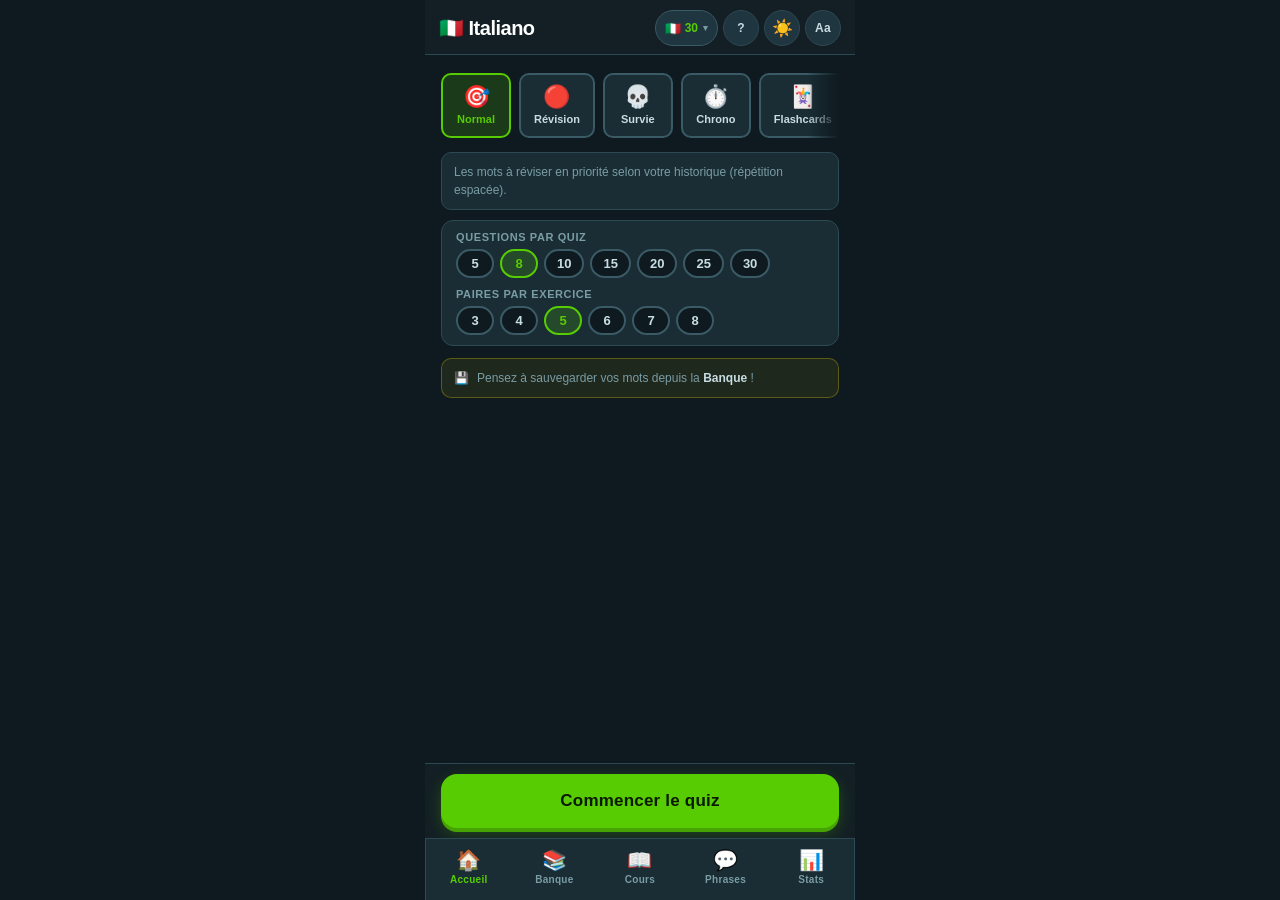
==== index.html @ 1f46e396 "Change greeting from 'Hello World' to 'Goodbye World'" ====
<!DOCTYPE html>
<html lang="fr">
<head>
  <meta charset="UTF-8" />
  <meta name="viewport" content="width=device-width, initial-scale=1.0, maximum-scale=1.0, user-scalable=no" />
  <meta name="theme-color" content="#131F24" />
  <meta name="apple-mobile-web-app-capable" content="yes" />
  <meta name="apple-mobile-web-app-status-bar-style" content="black-translucent" />
  <meta name="apple-mobile-web-app-title" content="Langues" />
  <title>Langues — Apprentissage du vocabulaire</title>
  <style>
/* ============================================================
   CSS VARIABLES & RESET
   ============================================================ */
:root {
  --bg:           #0e1a1f;
  --bg2:          #131f24;
  --card:         #1a2d35;
  --card2:        #1f3540;
  --border:       #2d4a54;
  --border2:      #3a5a66;
  --accent:       #58cc02;
  --accent-dark:  #46a302;
  --accent-glow:  rgba(88,204,2,0.18);
  --red:          #ff4b4b;
  --red-dark:     #cc3b3b;
  --red-glow:     rgba(255,75,75,0.18);
  --yellow:       #ffd900;
  --yellow-glow:  rgba(255,217,0,0.18);
  --blue:         #1cb0f6;
  --blue-glow:    rgba(28,176,246,0.18);
  --text:         #ffffff;
  --text2:        #c8dde2;
  --text-muted:   #7a9ca4;
  --nav-h:        62px;
  --radius:       14px;
  --radius-sm:    10px;
  --radius-xs:    7px;
  --ease:         cubic-bezier(0.4,0,0.2,1);
}

*, *::before, *::after {
  box-sizing: border-box;
  margin: 0; padding: 0;
  -webkit-tap-highlight-color: transparent;
}

html, body {
  height: 100%;
  overflow: hidden;
  -webkit-font-smoothing: antialiased;
}

body {
  font-family: -apple-system, BlinkMacSystemFont, 'Segoe UI', Roboto, 'Helvetica Neue', Arial, sans-serif;
  background: var(--bg);
  color: var(--text);
  display: flex;
  flex-direction: column;
  align-items: center;
}

/* ============================================================
   SCREENS
   ============================================================ */
.screen {
  display: none;
  flex-direction: column;
  width: 100%;
  max-width: 430px;
  height: 100vh;
  height: 100dvh;
  overflow: hidden;
  position: fixed;
  top: 0;
  left: 50%;
  transform: translateX(-50%);
}
.screen.active { display: flex; }

.screen-content {
  flex: 1;
  overflow-y: auto;
  overflow-x: hidden;
  padding: 16px 16px calc(var(--nav-h) + 20px);
  -webkit-overflow-scrolling: touch;
  scrollbar-width: none;
  min-width: 0;
}
.screen-content::-webkit-scrollbar { display: none; }

.quiz-main { padding-bottom: 16px; }

/* ============================================================
   TTS WARNING
   ============================================================ */
.tts-warning {
  position: fixed;
  top: 0; left: 50%;
  transform: translateX(-50%);
  width: 100%; max-width: 430px;
  background: #5a3800;
  border-bottom: 1px solid #7a5200;
  color: var(--yellow);
  font-size: 13px;
  padding: 10px 16px;
  text-align: center;
  z-index: 9999;
  line-height: 1.4;
}

/* ============================================================
   HEADER
   ============================================================ */
.app-header {
  padding: 18px 20px 14px;
  background: var(--bg2);
  border-bottom: 1px solid var(--border);
  flex-shrink: 0;
}

.app-title {
  font-size: 24px;
  font-weight: 800;
  letter-spacing: -0.5px;
}

.app-subtitle {
  font-size: 13px;
  color: var(--text-muted);
  margin-top: 2px;
}

.screen-title {
  font-size: 20px;
  font-weight: 700;
  color: var(--text);
}

/* ============================================================
   QUIZ HEADER
   ============================================================ */
.quiz-header {
  display: flex;
  align-items: center;
  gap: 12px;
  padding: 12px 16px;
  background: var(--bg2);
  border-bottom: 1px solid var(--border);
  flex-shrink: 0;
}

.btn-quit {
  background: var(--card);
  border: 1.5px solid var(--border);
  color: var(--text-muted);
  font-size: 14px;
  width: 34px; height: 34px;
  border-radius: 50%;
  cursor: pointer;
  display: flex; align-items: center; justify-content: center;
  flex-shrink: 0;
  font-weight: 700;
  transition: all 0.15s;
}
.btn-quit:active { background: var(--red); color: #fff; border-color: var(--red); }

.quiz-progress-container {
  flex: 1;
  height: 10px;
  background: var(--border);
  border-radius: 5px;
  overflow: hidden;
}

.quiz-progress-bar {
  height: 100%;
  width: 0%;
  background: linear-gradient(90deg, var(--accent-dark), var(--accent));
  border-radius: 5px;
  transition: width 0.45s var(--ease);
}

.quiz-counter {
  font-size: 12px;
  font-weight: 700;
  color: var(--text-muted);
  flex-shrink: 0;
  min-width: 52px;
  text-align: right;
  letter-spacing: 0.3px;
}

/* ============================================================
   BOTTOM NAV
   ============================================================ */
.bottom-nav {
  position: fixed;
  bottom: 0; left: 50%;
  transform: translateX(-50%);
  width: 100%; max-width: 430px;
  height: var(--nav-h);
  background: var(--card);
  border-top: 1.5px solid var(--border);
  display: flex;
  z-index: 100;
  padding-bottom: env(safe-area-inset-bottom, 0px);
}

.nav-tab {
  flex: 1;
  background: none; border: none;
  cursor: pointer;
  display: flex; flex-direction: column;
  align-items: center; justify-content: center;
  gap: 4px;
  color: var(--text-muted);
  transition: color 0.15s;
  padding: 6px 0 10px;
}
.nav-tab.active { color: var(--accent); }

.nav-icon { font-size: 20px; line-height: 1; }
.nav-label { font-size: 10px; font-weight: 700; letter-spacing: 0.3px; }

.nav-icon { position: relative; display: inline-block; }
.backup-badge {
  position: absolute;
  top: -2px; right: -6px;
  width: 9px; height: 9px;
  background: var(--red);
  border-radius: 50%;
  border: 1.5px solid var(--card);
}

.score-backup-reminder {
  background: rgba(255, 217, 0, 0.1);
  border: 1.5px solid var(--yellow);
  border-radius: var(--radius-sm);
  color: var(--yellow);
  font-size: 13px;
  padding: 10px 14px;
  text-align: center;
  line-height: 1.5;
  margin-bottom: 10px;
}

/* ============================================================
   CARDS
   ============================================================ */
.card {
  background: var(--card);
  border: 1.5px solid var(--border);
  border-radius: var(--radius);
  padding: 16px;
  margin-bottom: 14px;
}

/* ============================================================
   LANGUAGE SELECTOR
   ============================================================ */
.lang-selector {
  display: flex;
  gap: 6px;
  justify-content: center;
  flex-wrap: wrap;
  margin-bottom: 4px;
}

.lang-pill {
  display: flex;
  align-items: center;
  gap: 4px;
  padding: 7px 12px;
  border-radius: 20px;
  border: 2px solid var(--border2);
  background: var(--card);
  color: var(--text2);
  font-size: 12px;
  font-weight: 600;
  cursor: pointer;
  transition: border-color 0.15s, background 0.15s, color 0.15s;
  -webkit-user-select: none;
  user-select: none;
  flex-shrink: 0;
}

.lang-pill:active { transform: scale(0.96); }

.lang-pill.active {
  border-color: var(--accent);
  background: var(--accent-glow);
  color: var(--accent);
}

.quiz-settings {
  background: var(--card);
  border: 1px solid var(--border);
  border-radius: 12px;
  padding: 10px 14px;
  margin-bottom: 12px;
  display: flex;
  flex-direction: column;
  gap: 10px;
}

.settings-row {
  display: flex;
  flex-direction: column;
  align-items: flex-start;
  gap: 6px;
}

.settings-label {
  font-size: 11px;
  color: var(--text-muted);
  font-weight: 700;
  text-transform: uppercase;
  letter-spacing: 0.6px;
}

.settings-pills {
  display: flex;
  flex-wrap: wrap;
  gap: 6px;
}

.settings-pill {
  padding: 5px 11px;
  border-radius: 16px;
  border: 2px solid var(--border2);
  background: var(--bg);
  color: var(--text2);
  font-size: 13px;
  font-weight: 700;
  cursor: pointer;
  transition: border-color 0.15s, background 0.15s, color 0.15s;
  -webkit-user-select: none;
  user-select: none;
  flex-shrink: 0;
  min-width: 38px;
  text-align: center;
}

.settings-pill:active:not(:disabled) { transform: scale(0.94); }

.settings-pill:disabled {
  opacity: 0.25;
  cursor: not-allowed;
}

.settings-pill.active {
  border-color: var(--accent);
  background: var(--accent-glow);
  color: var(--accent);
}

.bank-lang-label {
  font-size: 12px;
  color: var(--text-muted);
  margin: 2px 0 0;
  text-align: center;
}

/* ============================================================
   HOME SCREEN
   ============================================================ */
.home-hero {
  background: linear-gradient(135deg, var(--card2) 0%, var(--card) 100%);
  border: 1.5px solid var(--border2);
  border-radius: var(--radius);
  padding: 16px;
  margin-bottom: 14px;
  display: flex;
  align-items: center;
  gap: 14px;
  overflow: hidden;
}

.hero-icon {
  width: 52px; height: 52px;
  background: var(--accent-glow);
  border: 2px solid var(--accent);
  border-radius: 14px;
  display: flex; align-items: center; justify-content: center;
  font-size: 24px;
  flex-shrink: 0;
}

.hero-text {
  flex: 1;
  min-width: 0;
  overflow: hidden;
}

.hero-count {
  font-size: 34px;
  font-weight: 900;
  color: var(--accent);
  line-height: 1;
  letter-spacing: -1px;
}

.hero-label {
  font-size: 13px;
  color: var(--text2);
  margin-top: 3px;
  overflow-wrap: break-word;
}

.quiz-start-area {
  margin-bottom: 14px;
}

.hint-text {
  font-size: 13px;
  color: var(--text-muted);
  margin-top: 10px;
  text-align: center;
  line-height: 1.5;
}
.hint-text strong { color: var(--text2); }

.home-tips {
  background: var(--card);
  border: 1.5px solid var(--border);
  border-radius: var(--radius);
  padding: 14px;
  overflow: hidden;
}

.home-tips h3 {
  font-size: 11px;
  font-weight: 700;
  color: var(--text-muted);
  text-transform: uppercase;
  letter-spacing: 1px;
  margin-bottom: 12px;
}

.tip-list {
  list-style: none;
  display: flex; flex-direction: column;
  gap: 9px;
}

.tip-list li {
  font-size: 13px;
  color: var(--text2);
  display: flex; align-items: flex-start; gap: 8px;
  line-height: 1.4;
  overflow-wrap: break-word;
  word-break: break-word;
  min-width: 0;
}

.tip-list li span:last-child {
  flex: 1;
  min-width: 0;
}

.home-backup-notice {
  display: flex;
  align-items: flex-start;
  gap: 10px;
  background: rgba(255, 217, 0, 0.07);
  border: 1px solid rgba(255, 217, 0, 0.3);
  border-radius: var(--radius-sm);
  padding: 12px 14px;
  margin-top: 10px;
  font-size: 13px;
  color: var(--text-muted);
  line-height: 1.5;
  overflow: hidden;
  min-width: 0;
}
.home-backup-notice strong { color: var(--text2); }
.home-backup-icon { font-size: 16px; flex-shrink: 0; margin-top: 1px; }
.home-backup-notice span:last-child {
  flex: 1;
  min-width: 0;
  overflow-wrap: break-word;
  word-break: break-word;
}

/* ============================================================
   BUTTONS
   ============================================================ */
.btn {
  display: inline-flex; align-items: center; justify-content: center;
  gap: 7px;
  padding: 14px 20px;
  border-radius: var(--radius);
  border: none;
  font-size: 15px;
  font-weight: 700;
  cursor: pointer;
  transition: transform 0.1s, opacity 0.15s, box-shadow 0.15s;
  text-align: center;
  white-space: normal;
  word-break: break-word;
  -webkit-user-select: none; user-select: none;
  letter-spacing: 0.2px;
}
.btn:active:not(:disabled) { transform: scale(0.96); }
.btn:disabled { opacity: 0.38; cursor: not-allowed; }

.btn-primary {
  background: var(--accent);
  color: #0a1a00;
  box-shadow: 0 4px 0 var(--accent-dark), 0 6px 16px rgba(88,204,2,0.25);
}
.btn-primary:active:not(:disabled) {
  box-shadow: 0 2px 0 var(--accent-dark);
  transform: translateY(2px);
}
.btn-primary:disabled { box-shadow: none; }

.btn-secondary {
  background: var(--card2);
  color: var(--text2);
  border: 1.5px solid var(--border2);
  box-shadow: 0 3px 0 var(--border);
}
.btn-secondary:active:not(:disabled) {
  box-shadow: 0 1px 0 var(--border);
  transform: translateY(2px);
}

.btn-danger {
  background: var(--red);
  color: #fff;
  box-shadow: 0 4px 0 var(--red-dark);
}
.btn-danger:active:not(:disabled) {
  box-shadow: 0 2px 0 var(--red-dark);
  transform: translateY(2px);
}

.btn-retry {
  background: rgba(255,153,0,0.12);
  color: #ff9900;
  border: 1.5px solid #ff9900;
  box-shadow: 0 3px 0 rgba(180,100,0,0.35);
}
.btn-retry:active:not(:disabled) {
  background: rgba(255,153,0,0.25);
  box-shadow: 0 1px 0 rgba(180,100,0,0.35);
  transform: translateY(2px);
}

.btn-large {
  padding: 17px 28px;
  font-size: 17px;
  width: 100%;
  border-radius: 16px;
}

.btn-full { width: 100%; }

.btn-icon-add {
  padding: 11px 16px;
  font-size: 14px;
  border-radius: var(--radius-sm);
}

.btn-sub {
  display: block;
  font-size: 11px;
  font-weight: 400;
  opacity: 0.75;
  margin-top: 2px;
  white-space: normal;
  text-align: center;
  line-height: 1.3;
}

/* ============================================================
   BANK SCREEN
   ============================================================ */
.bank-toolbar {
  display: flex;
  gap: 10px;
  margin-bottom: 12px;
  align-items: center;
}

.search-wrapper {
  flex: 1;
  position: relative;
  display: flex; align-items: center;
}

.search-icon {
  position: absolute; left: 11px;
  font-size: 15px;
  pointer-events: none;
  opacity: 0.6;
}

.search-input {
  width: 100%;
  background: var(--card);
  border: 1.5px solid var(--border);
  border-radius: var(--radius-sm);
  color: var(--text);
  font-size: 15px;
  padding: 11px 11px 11px 36px;
  outline: none;
  transition: border-color 0.15s;
  -webkit-appearance: none;
}
.search-input:focus { border-color: var(--accent); }
.search-input::placeholder { color: var(--text-muted); }

/* ============================================================
   WORD LIST
   ============================================================ */
.word-list {
  list-style: none;
  display: flex; flex-direction: column;
  gap: 8px;
  margin-bottom: 16px;
}

.word-item {
  background: var(--card);
  border: 1.5px solid var(--border);
  border-radius: var(--radius-sm);
  padding: 12px 14px;
  display: flex; align-items: center; gap: 12px;
  animation: fadeSlideIn 0.2s var(--ease);
}

@keyframes fadeSlideIn {
  from { opacity: 0; transform: translateY(-5px); }
  to   { opacity: 1; transform: translateY(0); }
}

.word-flag {
  font-size: 18px;
  flex-shrink: 0;
  line-height: 1;
}

.word-texts { flex: 1; min-width: 0; }

.word-fr {
  font-size: 15px;
  font-weight: 600;
  color: var(--text);
  white-space: nowrap; overflow: hidden; text-overflow: ellipsis;
}

.word-it {
  font-size: 13px;
  color: var(--text-muted);
  margin-top: 2px;
  white-space: nowrap; overflow: hidden; text-overflow: ellipsis;
  font-style: italic;
}

.word-mastery {
  width: 9px;
  height: 9px;
  border-radius: 50%;
  flex-shrink: 0;
  align-self: center;
  display: inline-block;
  vertical-align: middle;
}
.word-mastery-mastered { background: var(--accent); }
.word-mastery-learning { background: var(--yellow); }
.word-mastery-review   { background: var(--red); }
.word-mastery-never    { background: var(--border2); }

.word-actions {
  display: flex; gap: 6px; flex-shrink: 0;
}

.btn-icon-sm {
  background: none;
  border: 1.5px solid var(--border);
  color: var(--text-muted);
  width: 34px; height: 34px;
  border-radius: var(--radius-xs);
  cursor: pointer;
  display: flex; align-items: center; justify-content: center;
  font-size: 15px;
  transition: background 0.15s, color 0.15s, border-color 0.15s;
}
.btn-icon-sm:active { background: var(--border2); }
.btn-icon-sm.delete:active { background: var(--red); color: #fff; border-color: var(--red); }

.empty-state {
  text-align: center;
  padding: 40px 20px;
  color: var(--text-muted);
}
.empty-icon { font-size: 48px; margin-bottom: 12px; }
.empty-state p { font-size: 15px; margin-bottom: 6px; }
.text-muted { color: var(--text-muted); font-size: 13px; }

.bank-actions {
  display: flex; gap: 10px;
  flex-shrink: 0;
  padding: 10px 16px calc(var(--nav-h) + 10px);
  background: var(--bg);
  border-top: 1px solid var(--card);
}
.bank-actions .btn {
  flex: 1;
  font-size: 13px;
  padding: 12px 8px;
}

/* ============================================================
   MODALS
   ============================================================ */
.modal-overlay {
  position: fixed; inset: 0;
  background: rgba(0,0,0,0.72);
  display: flex;
  align-items: flex-end;
  justify-content: center;
  z-index: 500;
  backdrop-filter: blur(6px);
  -webkit-backdrop-filter: blur(6px);
  animation: overlayIn 0.2s ease;
}
@keyframes overlayIn { from { opacity: 0; } to { opacity: 1; } }
.modal-overlay.hidden { display: none; }

.modal-card {
  background: var(--card);
  border: 1.5px solid var(--border2);
  border-radius: var(--radius) var(--radius) 0 0;
  width: 100%; max-width: 430px;
  padding: 22px 20px calc(24px + env(safe-area-inset-bottom, 0px));
  animation: slideUp 0.28s cubic-bezier(0.32, 0.72, 0, 1);
  max-height: 92vh; overflow-y: auto;
}
@keyframes slideUp {
  from { transform: translateY(100%); }
  to   { transform: translateY(0); }
}

.modal-header {
  display: flex; align-items: center;
  justify-content: space-between;
  margin-bottom: 22px;
}

.modal-title { font-size: 18px; font-weight: 800; }

.modal-close {
  background: var(--card2); border: 1.5px solid var(--border2);
  color: var(--text-muted); font-size: 14px; font-weight: 700;
  width: 32px; height: 32px;
  border-radius: 50%;
  cursor: pointer;
  display: flex; align-items: center; justify-content: center;
  transition: background 0.15s;
}
.modal-close:active { background: var(--border2); }

.modal-body { display: flex; flex-direction: column; gap: 14px; }
.modal-text { font-size: 14px; color: var(--text-muted); text-align: center; }

.import-filename { font-size: 15px; font-weight: 600; text-align: center; word-break: break-all; }
.import-count    { font-size: 13px; color: var(--text-muted); text-align: center; }
.import-options  { display: flex; flex-direction: column; gap: 10px; }

/* ============================================================
   FORMS
   ============================================================ */
.modal-form { display: flex; flex-direction: column; gap: 18px; }

.form-group { display: flex; flex-direction: column; gap: 6px; }

.form-label {
  font-size: 12px; font-weight: 700;
  color: var(--text-muted);
  text-transform: uppercase; letter-spacing: 0.8px;
}

.form-input {
  background: var(--bg2);
  border: 1.5px solid var(--border);
  border-radius: var(--radius-sm);
  color: var(--text); font-size: 16px;
  padding: 13px 14px;
  outline: none;
  transition: border-color 0.15s;
  -webkit-appearance: none; width: 100%;
}
.form-input:focus { border-color: var(--accent); }
.form-input::placeholder { color: var(--text-muted); }

.form-error {
  background: var(--red-glow);
  border: 1.5px solid var(--red);
  border-radius: var(--radius-xs);
  color: var(--red);
  font-size: 13px; font-weight: 600;
  padding: 10px 12px;
}
.form-error.hidden { display: none; }

/* ============================================================
   SCORE MODAL
   ============================================================ */
.score-card {
  text-align: center;
  padding: 28px 24px calc(28px + env(safe-area-inset-bottom, 0px));
}

.score-emoji {
  font-size: 60px; margin-bottom: 6px;
  animation: bounceIn 0.5s cubic-bezier(0.36,0.07,0.19,0.97);
}
@keyframes bounceIn {
  0%   { transform: scale(0.2); opacity: 0; }
  60%  { transform: scale(1.2); }
  100% { transform: scale(1); opacity: 1; }
}

.score-title { font-size: 20px; font-weight: 800; margin-bottom: 18px; }

.score-display {
  display: flex; align-items: baseline;
  justify-content: center; gap: 4px;
  margin-bottom: 6px;
}

.score-number {
  font-size: 72px; font-weight: 900;
  color: var(--accent); line-height: 1;
}

.score-total { font-size: 30px; font-weight: 700; color: var(--text-muted); }

.score-message { font-size: 15px; color: var(--text2); margin-bottom: 26px; line-height: 1.4; }

.score-actions { display: flex; flex-direction: column; gap: 10px; }

/* ============================================================
   QUIZ CONTENT
   ============================================================ */
.quiz-content {
  display: flex; flex-direction: column;
  gap: 14px;
  padding-top: 6px;
}

.quiz-type-label {
  font-size: 11px; font-weight: 700;
  color: var(--text-muted);
  text-transform: uppercase; letter-spacing: 1.2px;
  text-align: center;
}

/* ---- MCQ ---- */
.mcq-question {
  background: var(--card);
  border: 1.5px solid var(--border2);
  border-radius: var(--radius);
  padding: 16px;
  display: flex; flex-direction: column;
  align-items: stretch; gap: 10px;
  width: 100%; overflow: hidden;
  box-sizing: border-box;
}

.mcq-word {
  font-size: clamp(18px, 5vw, 28px);
  font-weight: 800;
  color: var(--text); line-height: 1.2;
  word-break: break-word;
  overflow-wrap: break-word;
  text-align: center;
  width: 100%;
  box-sizing: border-box;
}

.mcq-options {
  display: flex; flex-direction: column;
  gap: 9px;
  width: 100%;
}

.mcq-option {
  background: var(--card);
  border: 2px solid var(--border2);
  border-radius: var(--radius-sm);
  color: var(--text);
  font-size: 14px; font-weight: 600;
  padding: 12px 14px;
  cursor: pointer; text-align: left;
  transition: background 0.12s, border-color 0.12s, transform 0.1s;
  width: 100%;
  display: flex; align-items: center; gap: 10px;
  box-shadow: 0 2px 0 var(--border);
  overflow: hidden;
}
.mcq-option:active:not(:disabled) {
  transform: translateY(1px);
  box-shadow: 0 1px 0 var(--border);
}
.mcq-option:disabled { cursor: default; }

.mcq-option.correct {
  background: var(--accent-glow);
  border-color: var(--accent);
  color: var(--accent);
  box-shadow: 0 2px 0 var(--accent-dark);
}
.mcq-option.incorrect {
  background: var(--red-glow);
  border-color: var(--red);
  color: var(--red);
  box-shadow: 0 2px 0 var(--red-dark);
  animation: shake 0.4s ease;
}

.mcq-option-letter {
  width: 26px; height: 26px;
  border-radius: 50%;
  background: var(--bg2);
  border: 1.5px solid var(--border2);
  display: flex; align-items: center; justify-content: center;
  font-size: 11px; font-weight: 800;
  color: var(--text-muted);
  flex-shrink: 0;
}
.mcq-option.correct  .mcq-option-letter { background: var(--accent); color: #0a1a00; border-color: var(--accent); }
.mcq-option.incorrect .mcq-option-letter { background: var(--red); color: #fff; border-color: var(--red); }

.mcq-option-text {
  flex: 1;
  min-width: 0;
  overflow-wrap: break-word;
  word-break: break-word;
}

/* ---- AUDIO BUTTON ---- */
.audio-btn-wrapper {
  display: flex; justify-content: center;
  padding: 8px 0;
}

.btn-audio {
  width: 78px; height: 78px;
  border-radius: 50%;
  background: var(--blue-glow);
  border: 2.5px solid var(--blue);
  font-size: 30px;
  cursor: pointer;
  display: flex; align-items: center; justify-content: center;
  transition: transform 0.15s, background 0.15s;
  box-shadow: 0 4px 0 rgba(28,176,246,0.3), 0 6px 20px rgba(28,176,246,0.15);
}
.btn-audio:active { transform: scale(0.93); }
.btn-audio.speaking {
  animation: audioPulse 0.9s ease-in-out infinite;
  background: rgba(28,176,246,0.25);
}

@keyframes audioPulse {
  0%, 100% { box-shadow: 0 0 0 0 rgba(28,176,246,0.5), 0 4px 0 rgba(28,176,246,0.3); }
  50%       { box-shadow: 0 0 0 16px rgba(28,176,246,0), 0 4px 0 rgba(28,176,246,0.3); }
}

/* ---- MATCH GAME ---- */
.match-instruction {
  font-size: 13px; color: var(--text-muted);
  text-align: center; line-height: 1.5;
}

.match-grid {
  display: grid;
  grid-template-columns: 1fr 1fr;
  gap: 7px;
  align-items: stretch;
  width: 100%;
  overflow-y: auto;
}

.match-card {
  background: var(--card);
  border: 2px solid var(--border2);
  border-radius: var(--radius-sm);
  padding: 9px 6px;
  text-align: center; cursor: pointer;
  font-size: 12px; font-weight: 600;
  line-height: 1.3; word-break: break-word;
  min-height: 44px;
  display: flex; align-items: center; justify-content: center;
  transition: background 0.12s, border-color 0.12s, transform 0.1s;
  -webkit-user-select: none; user-select: none;
  box-shadow: 0 2px 0 var(--border);
  color: var(--text2);
}
.match-card:active:not(.matched):not(.disabled) {
  transform: scale(0.96);
}

.match-card.selected {
  border-color: var(--yellow);
  background: var(--yellow-glow);
  color: var(--yellow);
  box-shadow: 0 2px 0 rgba(180,150,0,0.5);
}

.match-card.matched {
  border-color: var(--accent);
  background: var(--accent-glow);
  color: var(--accent);
  opacity: 0.55;
  pointer-events: none;
  box-shadow: none;
}

.match-card.incorrect {
  border-color: var(--red);
  background: var(--red-glow);
  color: var(--red);
  animation: shake 0.4s ease;
}

.match-card.disabled {
  opacity: 0.25; cursor: not-allowed; pointer-events: none;
}

.match-card.audio-card {
  font-size: 22px;
  min-height: 54px;
}

/* ============================================================
   ANIMATIONS
   ============================================================ */
@keyframes shake {
  0%, 100% { transform: translateX(0); }
  20%       { transform: translateX(-7px); }
  40%       { transform: translateX(7px); }
  60%       { transform: translateX(-4px); }
  80%       { transform: translateX(4px); }
}

/* ============================================================
   STATS SCREEN
   ============================================================ */
.stats-summary {
  display: grid;
  grid-template-columns: repeat(3, 1fr);
  gap: 10px;
  margin-bottom: 12px;
}
.stats-summary-4 {
  grid-template-columns: repeat(2, 1fr);
}

.stat-card {
  background: var(--card);
  border: 1.5px solid var(--border);
  border-radius: var(--radius-sm);
  padding: 14px 8px;
  text-align: center;
}

.stat-card-good   { border-color: var(--accent); background: var(--accent-glow); }
.stat-card-good   .stat-value { color: var(--accent); }
.stat-card-ok     { border-color: var(--yellow); background: var(--yellow-glow); }
.stat-card-ok     .stat-value { color: var(--yellow); }
.stat-card-bad    { border-color: var(--red); background: var(--red-glow); }
.stat-card-bad    .stat-value { color: var(--red); }
.stat-card-streak { border-color: var(--yellow); background: var(--yellow-glow); }
.stat-card-streak .stat-value { color: var(--yellow); }

.stat-value {
  font-size: 26px;
  font-weight: 900;
  line-height: 1;
  color: var(--text);
}

.stat-label {
  font-size: 11px;
  color: var(--text-muted);
  font-weight: 700;
  text-transform: uppercase;
  letter-spacing: 0.5px;
  margin-top: 4px;
}

.stats-section {
  background: var(--card);
  border: 1.5px solid var(--border);
  border-radius: var(--radius);
  padding: 12px;
  margin-bottom: 12px;
  overflow: hidden;
  min-width: 0;
}

.stats-section-title {
  font-size: 13px;
  font-weight: 700;
  color: var(--text);
  margin-bottom: 10px;
  line-height: 1.4;
  overflow-wrap: break-word;
  word-break: break-word;
}

.stat-bars { display: flex; flex-direction: column; gap: 8px; }

.stat-bar-row {
  display: flex;
  align-items: center;
  gap: 8px;
  overflow: hidden;
  min-width: 0;
}

.stat-bar-labels {
  flex: 0 0 clamp(60px, 26%, 110px);
  overflow: hidden;
  min-width: 0;
}

.stat-bar-native {
  display: block;
  font-size: 12px;
  font-weight: 600;
  color: var(--text);
  white-space: nowrap;
  overflow: hidden;
  text-overflow: ellipsis;
}

.stat-bar-target {
  display: block;
  font-size: 10px;
  color: var(--text-muted);
  white-space: nowrap;
  overflow: hidden;
  text-overflow: ellipsis;
  font-style: italic;
}

.stat-bar-track {
  flex: 1;
  min-width: 0;
  height: 8px;
  background: var(--border);
  border-radius: 4px;
  overflow: hidden;
}

.stat-bar-fill {
  height: 100%;
  border-radius: 4px;
  transition: width 0.6s var(--ease);
  min-width: 4px;
}

.stat-fill-red   { background: linear-gradient(90deg, var(--red-dark), var(--red)); }
.stat-fill-blue  { background: linear-gradient(90deg, #1480b0, var(--blue)); }
.stat-fill-green { background: linear-gradient(90deg, var(--accent-dark), var(--accent)); }

.stat-bar-count {
  display: flex;
  flex-direction: column;
  align-items: flex-end;
  flex-shrink: 0;
  min-width: 30px;
  max-width: 44px;
}
.stat-bar-num {
  font-size: 12px;
  font-weight: 700;
  color: var(--text);
  line-height: 1.1;
}
.stat-bar-unit {
  font-size: 9px;
  color: var(--text-muted);
  line-height: 1.1;
  white-space: nowrap;
}

.stats-section-hint {
  font-size: 11px;
  color: var(--text-muted);
  font-weight: 400;
  display: inline;
}

.stats-section-muted .stats-section-title {
  color: var(--text-muted);
}

.stat-never-list {
  display: flex;
  flex-wrap: wrap;
  gap: 8px;
  padding: 4px 0;
}
.stat-never-pill {
  background: var(--card2);
  border: 1px solid var(--border);
  border-radius: 20px;
  padding: 4px 10px;
  font-size: 12px;
  color: var(--text2);
  display: inline-flex;
  gap: 4px;
  align-items: center;
  max-width: 100%;
  overflow: hidden;
  word-break: break-word;
}
.stat-never-pill span:first-child {
  color: var(--text-muted);
}
.stat-never-more {
  font-size: 12px;
  color: var(--text-muted);
  padding: 4px 0;
}

/* ============================================================
   ACTIVITY HEATMAP
   ============================================================ */
.heatmap-month-row {
  display: flex;
  gap: 3px;
  margin-left: 20px;
  margin-bottom: 3px;
}
.heatmap-month {
  width: 20px;
  font-size: 9px;
  color: var(--text-muted);
  text-align: left;
  overflow: hidden;
  white-space: nowrap;
  flex-shrink: 0;
}
.heatmap-body {
  display: flex;
  gap: 4px;
  align-items: flex-start;
}
.heatmap-day-labels {
  display: flex;
  flex-direction: column;
  gap: 3px;
  width: 12px;
  flex-shrink: 0;
}
.heatmap-day-label {
  height: 20px;
  line-height: 20px;
  font-size: 9px;
  color: var(--text-muted);
  text-align: right;
}
.heatmap-grid {
  display: flex;
  gap: 3px;
}
.heatmap-col {
  display: flex;
  flex-direction: column;
  gap: 3px;
}
.heatmap-cell {
  width: 20px;
  height: 20px;
  border-radius: 3px;
  flex-shrink: 0;
}
.heatmap-l0 { background: var(--card2); }
.heatmap-l1 { background: rgba(88,204,2,0.25); }
.heatmap-l2 { background: rgba(88,204,2,0.55); }
.heatmap-l3 { background: var(--accent); box-shadow: 0 0 5px var(--accent-glow); }
.heatmap-lx { background: transparent; }
.heatmap-legend {
  display: flex;
  align-items: center;
  gap: 4px;
  margin-top: 8px;
  justify-content: flex-end;
}
.heatmap-lgd-label { font-size: 10px; color: var(--text-muted); }
.heatmap-legend .heatmap-cell { width: 14px; height: 14px; }

/* ============================================================
   MODE SELECTOR — CAROUSEL
   ============================================================ */
.mode-carousel-wrap {
  position: relative;
  margin-bottom: 4px;
}
.mode-carousel-wrap::after {
  content: '';
  position: absolute;
  top: 0; right: 0;
  width: 32px;
  height: calc(100% - 10px);
  background: linear-gradient(to right, transparent, var(--bg));
  pointer-events: none;
}

.mode-selector {
  display: flex;
  gap: 8px;
  overflow-x: auto;
  scrollbar-width: none;
  padding: 2px 0 10px;
  -webkit-overflow-scrolling: touch;
}
.mode-selector::-webkit-scrollbar { display: none; }

.mode-pill {
  flex-shrink: 0;
  display: flex;
  flex-direction: column;
  align-items: center;
  gap: 5px;
  padding: 11px 13px;
  border-radius: var(--radius-sm);
  border: 2px solid var(--border2);
  background: var(--card);
  color: var(--text2);
  font-size: 11px;
  font-weight: 700;
  cursor: pointer;
  min-width: 70px;
  text-align: center;
  white-space: nowrap;
  transition: border-color 0.15s, background 0.15s, color 0.15s;
  -webkit-user-select: none;
  user-select: none;
}
.mode-pill-icon { font-size: 22px; line-height: 1; }
.mode-pill:active { transform: scale(0.95); }
.mode-pill.active                { border-color: var(--accent); background: var(--accent-glow); color: var(--accent); }
.mode-pill.mode-revision.active  { border-color: var(--yellow); background: var(--yellow-glow); color: var(--yellow); }
.mode-pill.mode-danger.active    { border-color: var(--red);    background: var(--red-glow);    color: var(--red); }
.mode-pill.mode-chrono.active    { border-color: var(--blue);   background: var(--blue-glow);   color: var(--blue); }

.mode-desc {
  background: var(--card);
  border: 1px solid var(--border);
  border-radius: var(--radius-sm);
  padding: 10px 12px;
  margin-bottom: 10px;
  display: flex;
  flex-direction: column;
  gap: 10px;
}
.mode-desc-text {
  font-size: 12px;
  color: var(--text-muted);
  line-height: 1.5;
}
.mode-desc-chrono {
  display: flex;
  flex-direction: column;
  gap: 6px;
}

/* ============================================================
   CHRONO TIMER BAR
   ============================================================ */
.quiz-timer-container {
  height: 5px;
  background: var(--border);
  flex-shrink: 0;
  overflow: hidden;
}
.quiz-timer-bar {
  height: 100%;
  width: 100%;
  background: var(--blue);
}
.quiz-timer-bar.timer-warning { background: var(--yellow); }
.quiz-timer-bar.timer-danger  { background: var(--red); }

/* ============================================================
   FREE INPUT
   ============================================================ */
.free-input-area {
  display: flex;
  flex-direction: column;
  gap: 10px;
}
.free-input-field {
  background: var(--bg2);
  border: 2px solid var(--border2);
  border-radius: var(--radius-sm);
  color: var(--text);
  font-size: 20px;
  font-weight: 700;
  padding: 14px;
  outline: none;
  width: 100%;
  text-align: center;
  letter-spacing: 0.5px;
  transition: border-color 0.15s, background 0.15s, color 0.15s;
  -webkit-appearance: none;
}
.free-input-field:focus    { border-color: var(--accent); }
.free-input-field.correct  { border-color: var(--accent); background: var(--accent-glow); color: var(--accent); }
.free-input-field.incorrect { border-color: var(--red);   background: var(--red-glow);    color: var(--red); }
.free-input-hint {
  text-align: center;
  font-size: 15px;
  font-weight: 600;
  color: var(--text2);
  padding: 4px 0;
}

/* ---- Mode stats ---- */
.stat-mode-list { display: flex; flex-direction: column; gap: 8px; }

.stat-mode-row {
  display: grid;
  grid-template-columns: 1fr auto auto auto;
  align-items: center;
  gap: 8px;
  background: var(--card2);
  border: 1px solid var(--border);
  border-radius: var(--radius-xs);
  padding: 8px 10px;
  min-width: 0;
  overflow: hidden;
}
.stat-mode-name {
  font-size: 13px;
  font-weight: 700;
  color: var(--text);
  white-space: nowrap;
  overflow: hidden;
  text-overflow: ellipsis;
}
.stat-mode-sessions {
  font-size: 11px;
  color: var(--text-muted);
  white-space: nowrap;
}
.stat-mode-best {
  font-size: 11px;
  font-weight: 700;
  color: var(--text2);
  white-space: nowrap;
}
.stat-mode-avg {
  font-size: 11px;
  color: var(--text-muted);
  white-space: nowrap;
}
.stat-mode-normal   { border-left: 3px solid var(--accent); }
.stat-mode-revision { border-left: 3px solid var(--yellow); }
.stat-mode-survival { border-left: 3px solid var(--red);    }
.stat-mode-chrono   { border-left: 3px solid var(--blue);   }

/* ---- Segmented bar ---- */
.stat-seg-bar {
  height: 14px;
  border-radius: 7px;
  overflow: hidden;
  display: flex;
  margin-bottom: 10px;
  background: var(--border);
}
.stat-seg {
  height: 100%;
  transition: width 0.6s var(--ease);
  min-width: 0;
}
.seg-mastered { background: var(--accent); }
.seg-learning { background: var(--blue); }
.seg-review   { background: var(--red); }
.seg-never    { background: var(--border2); }

.stat-seg-legend {
  display: flex;
  flex-wrap: wrap;
  gap: 6px 14px;
}
.stat-seg-item {
  display: flex;
  align-items: center;
  gap: 5px;
  font-size: 11px;
  color: var(--text2);
  white-space: nowrap;
}
.stat-seg-dot {
  width: 8px;
  height: 8px;
  border-radius: 50%;
  flex-shrink: 0;
}

/* ---- Quiz history chart ---- */
.stat-history-chart {
  display: flex;
  align-items: flex-end;
  gap: 3px;
  height: 64px;
}
.stat-hist-col {
  flex: 1;
  display: flex;
  flex-direction: column;
  align-items: center;
  height: 100%;
  gap: 2px;
  min-width: 0;
}
.stat-hist-bar-wrap {
  flex: 1;
  width: 100%;
  display: flex;
  align-items: flex-end;
}
.stat-hist-bar {
  width: 100%;
  border-radius: 3px 3px 0 0;
  transition: height 0.5s var(--ease);
  min-height: 4px;
}
.stat-hist-good { background: var(--accent); }
.stat-hist-ok   { background: var(--yellow); }
.stat-hist-bad  { background: var(--red); }
.stat-hist-label {
  font-size: 8px;
  color: var(--text-muted);
  text-align: center;
  overflow: hidden;
  width: 100%;
  text-overflow: clip;
}

/* ============================================================
   GRAMMAR SCREEN
   ============================================================ */
#screen-grammar .app-header,
#screen-phrases .app-header {
  display: flex;
  align-items: center;
  justify-content: space-between;
  gap: 10px;
}
#screen-grammar .screen-title,
#screen-phrases .screen-title { flex: 1; min-width: 0; }
#screen-grammar #btn-add-grammar,
#screen-phrases #btn-add-phrase { flex-shrink: 0; font-size: 14px; padding: 7px 14px; }

.grammar-stats {
  display: grid;
  grid-template-columns: repeat(4, 1fr);
  gap: 8px;
  margin-bottom: 16px;
}
.grammar-stats .stat-card { padding: 10px 6px; }
.grammar-stats .stat-value { font-size: 22px; }
.grammar-stats .stat-label { font-size: 10px; }
.grammar-review-bar {
  position: sticky;
  bottom: var(--nav-h);
  padding: 12px 16px;
  background: var(--bg);
  border-top: 1px solid var(--border);
  display: flex;
  gap: 10px;
}
.grammar-bar-btn { flex: 1; }

.review-dir-bar {
  display: flex;
  align-items: center;
  gap: 8px;
  padding: 8px 16px;
  background: var(--bg);
  border-top: 1px solid var(--border);
  flex-shrink: 0;
  flex-wrap: wrap;
}
.review-dir-bar.hidden { display: none; }
.review-dir-bar .settings-label {
  font-size: 11px;
  font-weight: 700;
  color: var(--text-muted);
  text-transform: uppercase;
  letter-spacing: 0.6px;
  flex-shrink: 0;
}
.review-dir-bar .settings-pills {
  display: flex;
  gap: 6px;
  flex-wrap: wrap;
}

.grammar-lesson-group {
  margin-bottom: 14px;
  background: var(--card);
  border: 1.5px solid var(--border);
  border-radius: var(--radius);
  overflow: hidden;
}

.grammar-lesson-header {
  display: flex;
  align-items: center;
  justify-content: space-between;
  gap: 10px;
  padding: 11px 14px;
  background: var(--card2);
  border-bottom: 1px solid var(--border);
}

.grammar-lesson-title-wrap {
  display: flex;
  align-items: center;
  gap: 8px;
  min-width: 0;
}

.grammar-lesson-title {
  font-size: 15px;
  font-weight: 700;
  color: var(--text);
  white-space: nowrap;
  overflow: hidden;
  text-overflow: ellipsis;
}

.grammar-lesson-stat {
  font-size: 11px;
  font-weight: 700;
  color: var(--accent);
  background: var(--accent-glow);
  padding: 2px 8px;
  border-radius: 99px;
  white-space: nowrap;
  flex-shrink: 0;
}

.grammar-review-btn {
  font-size: 13px;
  padding: 6px 14px;
  flex-shrink: 0;
}

.grammar-cards-list { padding: 2px 0; }

.grammar-card-item {
  display: flex;
  align-items: center;
  gap: 8px;
  padding: 9px 14px;
  border-bottom: 1px solid var(--border);
}
.grammar-card-item:last-child { border-bottom: none; }

.grammar-card-content {
  flex: 1;
  display: flex;
  align-items: baseline;
  gap: 6px;
  min-width: 0;
  flex-wrap: wrap;
}

.grammar-card-question {
  font-size: 14px;
  font-weight: 600;
  color: var(--text);
  white-space: nowrap;
}

.grammar-card-sep { color: var(--text-muted); font-size: 13px; }

.grammar-card-answer {
  font-size: 13px;
  color: var(--text2);
  white-space: nowrap;
  overflow: hidden;
  text-overflow: ellipsis;
}

.grammar-card-btns { display: flex; gap: 2px; flex-shrink: 0; }

.grammar-action-btn {
  background: none;
  border: none;
  cursor: pointer;
  font-size: 16px;
  padding: 4px 6px;
  border-radius: 6px;
  transition: background 0.12s;
  line-height: 1;
}
.grammar-action-btn:hover { background: var(--border); }

/* Grammar review card (inside quiz-content) */
.grammar-review-card {
  background: var(--card);
  border: 1.5px solid var(--border);
  border-radius: var(--radius);
  padding: 32px 24px;
  text-align: center;
  display: flex;
  flex-direction: column;
  align-items: center;
  gap: 24px;
}

.grammar-review-question {
  font-size: 24px;
  font-weight: 700;
  color: var(--text);
  line-height: 1.3;
}

.grammar-reveal-btn { min-width: 180px; }

.grammar-review-sep {
  width: 56px;
  height: 2px;
  background: var(--border2);
  border-radius: 2px;
}

.grammar-review-answer {
  font-size: 18px;
  color: var(--text2);
  line-height: 1.8;
  font-family: ui-monospace, 'Cascadia Code', Consolas, Menlo, 'Courier New', monospace;
  text-align: left;
  width: 100%;
}

.grammar-review-actions {
  display: flex;
  gap: 12px;
  width: 100%;
  max-width: 320px;
}
.grammar-review-btn-no, .grammar-review-btn-yes { flex: 1; }

/* Grammar finish screen */
.grammar-finish {
  display: flex;
  flex-direction: column;
  align-items: center;
  gap: 14px;
  padding: 28px 8px;
  text-align: center;
}

.grammar-finish-emoji  { font-size: 64px; line-height: 1; }
.grammar-finish-score  { font-size: 30px; font-weight: 800; color: var(--text); }
.grammar-finish-message { font-size: 15px; color: var(--text2); }

.grammar-finish-actions {
  display: flex;
  flex-direction: column;
  gap: 10px;
  width: 100%;
  max-width: 300px;
  margin-top: 8px;
}

/* ============================================================
   PHRASES LIST
   ============================================================ */
.phrase-item {
  display: flex;
  align-items: flex-start;
  gap: 8px;
  padding: 12px 14px;
  border-bottom: 1px solid var(--border);
  background: var(--card);
  border-left: 1.5px solid var(--border);
  border-right: 1.5px solid var(--border);
}
.phrase-item:first-of-type {
  border-top: 1.5px solid var(--border);
  border-radius: var(--radius) var(--radius) 0 0;
}
.phrase-item:last-of-type  { border-radius: 0 0 var(--radius) var(--radius); border-bottom: 1.5px solid var(--border); }
.phrase-item + .phrase-item { margin-top: -1px; }

.phrase-content { flex: 1; min-width: 0; }

.phrase-native {
  font-size: 14px;
  font-weight: 600;
  color: var(--text);
  line-height: 1.4;
  word-break: break-word;
}

.phrase-target {
  font-size: 13px;
  color: var(--text2);
  margin-top: 3px;
  line-height: 1.4;
  word-break: break-word;
}

.phrase-topic-badge {
  display: inline-flex;
  align-items: center;
  padding: 2px 8px;
  margin-top: 5px;
  background: rgba(248, 184, 50, 0.15);
  color: var(--yellow);
  border-radius: 99px;
  font-size: 11px;
  font-weight: 700;
}

.phrase-review-text {
  font-size: 20px;
  text-align: left;
  width: 100%;
}

/* ============================================================
   TAGS
   ============================================================ */
.form-label-hint {
  font-weight: 400;
  font-size: 11px;
  color: var(--text-muted);
}

.tag-filter-bar {
  display: flex;
  flex-wrap: wrap;
  gap: 6px;
  padding: 8px 16px 4px;
}

.word-tags {
  display: flex;
  flex-wrap: wrap;
  gap: 4px;
  margin-top: 4px;
}

.word-tag-chip {
  display: inline-flex;
  align-items: center;
  padding: 3px 9px;
  background: var(--accent-glow);
  color: var(--accent);
  border: 1px solid transparent;
  border-radius: 99px;
  font-size: 12px;
  font-weight: 700;
  cursor: pointer;
  transition: background 0.12s, color 0.12s;
  white-space: nowrap;
}
.word-tag-chip:hover  { background: var(--accent); color: #fff; }
.word-tag-chip.active { background: var(--accent); color: #fff; }
.word-tag-chip.sm     { font-size: 10px; padding: 1px 6px; cursor: default; pointer-events: none; }

/* Textarea */
.form-textarea {
  resize: vertical;
  min-height: 90px;
  line-height: 1.6;
  font-family: inherit;
}

/* ============================================================
   UTILITY
   ============================================================ */
.hidden { display: none !important; }

@media (min-width: 431px) {
  .bottom-nav {
    border-left: 1.5px solid var(--border);
    border-right: 1.5px solid var(--border);
  }
}

/* ============================================================
   MODE EXTRA PILLS
   ============================================================ */
.mode-pill.mode-flashcard.active { border-color: #c084fc; background: rgba(192,132,252,0.15); color: #c084fc; }
.mode-pill.mode-dictee.active    { border-color: var(--blue);   background: var(--blue-glow);   color: var(--blue); }
.mode-pill.mode-anagram.active   { border-color: var(--yellow); background: var(--yellow-glow); color: var(--yellow); }

/* stat-mode-flashcard border color */

.stat-mode-dictee  { border-left: 3px solid var(--blue);   }
.stat-mode-anagram { border-left: 3px solid var(--yellow); }

/* ============================================================
   HOME — NOUVELLE STRUCTURE
   ============================================================ */

/* Header compact */
#screen-home .app-header { padding: 10px 14px 8px; }
#screen-bank .app-header, #screen-stats .app-header {
  display: grid;
  grid-template-columns: 1fr auto;
  grid-template-rows: auto auto;
  align-items: center;
  column-gap: 8px;
}
#screen-bank .screen-title, #screen-stats .screen-title {
  grid-column: 1; grid-row: 1;
}
#screen-bank #btn-bank-legend {
  grid-column: 2; grid-row: 1;
}
#screen-bank .bank-lang-label, #screen-stats .bank-lang-label {
  grid-column: 1 / -1; grid-row: 2;
  margin-top: 2px;
}
#screen-home .app-title  { font-size: 20px; white-space: nowrap; overflow: hidden; text-overflow: ellipsis; }

/* Contenu scrollable sans padding bas excessif */
.home-content { padding-bottom: 8px; }

/* Barre de démarrage épinglée */
.home-start-bar {
  flex-shrink: 0;
  padding: 10px 16px calc(var(--nav-h) + 10px);
  background: var(--bg2);
  border-top: 1px solid var(--border);
}
.home-start-bar .hint-text { margin-top: 8px; }

/* Barre backup contextuelle */
.home-backup-bar {
  display: flex;
  align-items: flex-start;
  gap: 8px;
  background: rgba(255,217,0,0.07);
  border: 1px solid rgba(255,217,0,0.28);
  border-radius: var(--radius-sm);
  padding: 10px 12px;
  font-size: 12px;
  color: var(--text-muted);
  line-height: 1.5;
  margin-top: 4px;
}
.home-backup-bar strong { color: var(--text2); }

/* Chip langue dans le header */
.lang-chip {
  display: flex;
  align-items: center;
  gap: 4px;
  padding: 5px 9px;
  border-radius: 20px;
  background: var(--card2);
  border: 1.5px solid var(--border2);
  color: var(--text2);
  font-size: 13px;
  font-weight: 700;
  cursor: pointer;
  white-space: nowrap;
  transition: background 0.15s, border-color 0.15s;
  flex-shrink: 0;
}
.lang-chip:active { transform: scale(0.96); background: var(--border2); }
.lang-chip-count  { color: var(--accent); font-weight: 800; font-size: 12px; }
.lang-chip-arrow  { font-size: 9px; color: var(--text-muted); margin-left: 1px; }

/* Modal langue — grille 2 colonnes */
.lang-modal-grid {
  display: grid;
  grid-template-columns: 1fr 1fr;
  gap: 10px;
}
.lang-modal-card {
  background: var(--card2);
  border: 2px solid var(--border2);
  border-radius: var(--radius-sm);
  padding: 16px 10px;
  cursor: pointer;
  display: flex;
  flex-direction: column;
  align-items: center;
  gap: 5px;
  transition: border-color 0.15s, background 0.15s;
  -webkit-user-select: none;
  user-select: none;
}
.lang-modal-card:active { transform: scale(0.96); }
.lang-modal-card.active { border-color: var(--accent); background: var(--accent-glow); }
.lang-modal-card.active .lang-modal-name { color: var(--accent); }
.lang-modal-flag  { font-size: 30px; line-height: 1; }
.lang-modal-name  { font-size: 14px; font-weight: 700; color: var(--text); }
.lang-modal-count { font-size: 11px; color: var(--text-muted); }

/* ============================================================
   PREFERENCES (THEME + FONT SIZE)
   ============================================================ */
.app-header-home {
  display: flex;
  align-items: center;
  justify-content: space-between;
  gap: 8px;
}
.app-header-main { flex: 1; min-width: 0; overflow: hidden; }
.app-header-prefs { display: flex; gap: 5px; flex-shrink: 0; }

.pref-toggle {
  width: 36px; height: 36px;
  border-radius: 50%;
  background: var(--card2);
  border: 1.5px solid var(--border);
  color: var(--text2);
  font-size: 17px;
  cursor: pointer;
  display: flex; align-items: center; justify-content: center;
  transition: background 0.15s, border-color 0.15s, color 0.15s;
  flex-shrink: 0;
}
.pref-toggle:active { background: var(--border2); }
.pref-toggle.active { border-color: var(--accent); background: var(--accent-glow); color: var(--accent); }
.pref-toggle-text { font-size: 12px; font-weight: 800; letter-spacing: 0.3px; }

/* ============================================================
   ANAGRAM
   ============================================================ */
.anagram-answer {
  display: flex;
  flex-wrap: wrap;
  gap: 5px;
  justify-content: center;
  min-height: 54px;
  background: var(--bg2);
  border: 2px dashed var(--border2);
  border-radius: var(--radius-sm);
  padding: 10px 12px;
  align-items: center;
}

.anagram-slot {
  min-width: 30px; height: 40px;
  padding: 0 6px;
  border-radius: var(--radius-xs);
  background: var(--card);
  border: 2px solid var(--border);
  display: inline-flex; align-items: center; justify-content: center;
  font-family: ui-monospace, 'Cascadia Code', Consolas, Menlo, 'Courier New', monospace;
  font-size: 17px; font-weight: 700;
  color: var(--text-muted);
  cursor: default;
  transition: background 0.12s, border-color 0.12s, color 0.12s;
}
.anagram-slot.filled {
  background: var(--card2);
  border-color: var(--blue);
  color: var(--text);
  cursor: pointer;
}
.anagram-slot.filled:active { transform: scale(0.93); }
.anagram-slot.correct   { background: var(--accent-glow); border-color: var(--accent); color: var(--accent); cursor: default; }
.anagram-slot.incorrect { background: var(--red-glow);    border-color: var(--red);    color: var(--red);    cursor: default; }

.anagram-tiles {
  display: flex;
  flex-wrap: wrap;
  gap: 7px;
  justify-content: center;
  padding: 8px 4px;
}

.anagram-tile {
  min-width: 38px; height: 46px;
  padding: 0 8px;
  border-radius: var(--radius-xs);
  background: var(--card2);
  border: 2px solid var(--border2);
  color: var(--text);
  font-family: ui-monospace, 'Cascadia Code', Consolas, Menlo, 'Courier New', monospace;
  font-size: 18px; font-weight: 800;
  cursor: pointer;
  display: inline-flex; align-items: center; justify-content: center;
  transition: opacity 0.15s, transform 0.1s;
  box-shadow: 0 3px 0 var(--border);
}
.anagram-tile:active:not(:disabled) { transform: translateY(2px); box-shadow: 0 1px 0 var(--border); }
.anagram-tile.used, .anagram-tile:disabled { opacity: 0.22; cursor: not-allowed; box-shadow: none; transform: none; }
.anagram-tile-space { min-width: 28px; background: var(--bg2); border-style: dashed; font-size: 14px; }

/* ============================================================
   FLASHCARD
   ============================================================ */
.flashcard-scene {
  perspective: 1200px;
  cursor: pointer;
  width: 100%;
  -webkit-user-select: none; user-select: none;
}

.flashcard {
  position: relative;
  width: 100%;
  height: 210px;
  transform-style: preserve-3d;
  transition: transform 0.55s cubic-bezier(0.4, 0, 0.2, 1);
}
.flashcard.flashcard-flipped { transform: rotateY(180deg); }

.flashcard-face {
  position: absolute;
  inset: 0;
  backface-visibility: hidden;
  -webkit-backface-visibility: hidden;
  border-radius: var(--radius);
  padding: 18px 20px;
  display: flex;
  flex-direction: column;
  align-items: center;
  justify-content: center;
  gap: 10px;
  overflow: hidden;
}

.flashcard-front {
  background: var(--card);
  border: 2px solid var(--border2);
}
.flashcard-back {
  background: linear-gradient(145deg, rgba(88,204,2,0.08), var(--card));
  border: 2px solid var(--accent);
  transform: rotateY(180deg);
}

.flashcard-lang { font-size: 26px; line-height: 1; }

.flashcard-word {
  font-size: clamp(22px, 6.5vw, 38px);
  font-weight: 900;
  color: var(--text);
  text-align: center;
  word-break: break-word;
  line-height: 1.2;
}
.flashcard-word-back { color: var(--accent); }

.flashcard-tap-hint {
  font-size: 11px;
  color: var(--text-muted);
  font-weight: 600;
  letter-spacing: 0.4px;
}

.flashcard-audio {
  width: 50px; height: 50px;
  font-size: 20px;
}

.flashcard-nav {
  display: flex;
  gap: 10px;
  margin-top: 4px;
}
.flashcard-btn { flex: 1; }

/* ============================================================
   LIGHT THEME
   ============================================================ */
body.light-theme {
  --bg:          #f0f4f7;
  --bg2:         #e4ecf0;
  --card:        #ffffff;
  --card2:       #f0f5f8;
  --border:      #c0d3dc;
  --border2:     #a4bfcc;
  --accent:      #35900a;
  --accent-dark: #267008;
  --accent-glow: rgba(53,144,10,0.12);
  --red:         #c42020;
  --red-dark:    #952020;
  --red-glow:    rgba(196,32,32,0.12);
  --yellow:      #b89000;
  --yellow-glow: rgba(184,144,0,0.12);
  --blue:        #0870b2;
  --blue-glow:   rgba(8,112,178,0.12);
  --text:        #0d1e26;
  --text2:       #284858;
  --text-muted:  #52788a;
}
body.light-theme .btn-primary {
  color: #fff;
  box-shadow: 0 4px 0 var(--accent-dark), 0 6px 16px rgba(53,144,10,0.2);
}
body.light-theme .score-number { color: var(--accent); }
body.light-theme .tts-warning { background: #fff3cd; border-color: #ffc107; color: #856404; }

/* ============================================================
   LARGE TEXT
   ============================================================ */
body.large-text                    { font-size: 20px; }
body.large-text .mcq-word          { font-size: clamp(28px, 8vw, 44px); }
body.large-text .mcq-option        { font-size: 20px; padding: 18px 16px; }
body.large-text .match-card        { font-size: 19px; }
body.large-text .word-native       { font-size: 22px; }
body.large-text .word-fr           { font-size: 22px; }
body.large-text .hint-text         { font-size: 20px; }
body.large-text .mode-pill         { font-size: 13px; padding: 13px 14px; }
body.large-text .mode-pill-icon    { font-size: 26px; }
body.large-text .lang-chip         { font-size: 15px; padding: 7px 12px; }
body.large-text .lang-chip-count   { font-size: 14px; }
body.large-text .lang-modal-name   { font-size: 17px; }
body.large-text .lang-modal-count  { font-size: 13px; }
body.large-text .free-input-field  { font-size: 28px; }
body.large-text .anagram-tile      { font-size: 28px; height: 64px; min-width: 54px; }
body.large-text .anagram-slot      { font-size: 26px; height: 58px; min-width: 44px; }
body.large-text .flashcard-word    { font-size: clamp(34px, 10vw, 56px); }
body.large-text .stat-value        { font-size: 38px; }
body.large-text .btn               { font-size: 20px; }
body.large-text .nav-label         { font-size: 15px; }
body.large-text .settings-label    { font-size: 15px; }
body.large-text .quiz-type-label   { font-size: 15px; }
body.large-text .app-title         { font-size: 30px; }
body.large-text .app-subtitle      { font-size: 18px; }
body.large-text .screen-title      { font-size: 24px; }
body.large-text .hero-count        { font-size: 52px; }
body.large-text .hero-label        { font-size: 18px; }
body.large-text .tip-list li       { font-size: 17px; }
body.large-text .word-item         { font-size: 19px; }
body.large-text .search-input      { font-size: 18px; }
body.large-text .form-input        { font-size: 20px; }
body.large-text .form-label        { font-size: 18px; }
body.large-text .modal-title       { font-size: 22px; }
body.large-text .quiz-counter      { font-size: 18px; }
body.large-text .score-number      { font-size: 72px; }
body.large-text .score-message     { font-size: 22px; }
body.large-text .stat-label        { font-size: 16px; }
body.large-text .mode-desc         { font-size: 17px; }

</style>
</head>
<body>

  <!-- TTS Warning Banner -->
  <div id="tts-warning" class="tts-warning hidden">
    ⚠️ La synthèse vocale n'est pas disponible sur ce navigateur. Les exercices audio seront remplacés.
  </div>

  <!-- ===== SCREEN: HOME ===== -->
  <div id="screen-home" class="screen active" data-screen="home">
    <header class="app-header app-header-home">
      <div class="app-header-main">
        <h1 class="app-title" id="app-title">🇮🇹 Italiano</h1>
      </div>
      <div class="app-header-prefs">
        <button id="btn-lang-chip" class="lang-chip" title="Changer de langue">
          <span id="lang-chip-flag">🇮🇹</span>
          <span id="lang-chip-count" class="lang-chip-count">0</span>
          <span class="lang-chip-arrow">▾</span>
        </button>
        <button id="btn-help" class="pref-toggle pref-toggle-text" title="Aide">?</button>
        <button id="btn-theme" class="pref-toggle" title="Thème clair / sombre">☀️</button>
        <button id="btn-font-size" class="pref-toggle pref-toggle-text" title="Texte plus grand">Aa</button>
      </div>
    </header>

    <main class="screen-content home-content">
      <div class="mode-carousel-wrap">
        <div id="mode-selector" class="mode-selector"></div>
      </div>
      <div id="mode-desc" class="mode-desc"></div>
      <div id="quiz-settings" class="quiz-settings"></div>
      <div id="home-backup-bar" class="home-backup-bar hidden">
        <span>💾</span>
        <span>Pensez à sauvegarder vos mots depuis la <strong>Banque</strong> !</span>
      </div>
    </main>

    <div class="home-start-bar">
      <button id="btn-start-quiz" class="btn btn-primary btn-large" disabled>
        Commencer le quiz
      </button>
      <p id="quiz-hint" class="hint-text hidden"></p>
    </div>
  </div>

  <!-- ===== SCREEN: BANK ===== -->
  <div id="screen-bank" class="screen" data-screen="bank">
    <header class="app-header">
      <h1 class="screen-title">Ma banque de mots</h1>
      <p id="bank-lang-label" class="bank-lang-label"></p>
      <button id="btn-bank-legend" class="pref-toggle pref-toggle-text" title="Code couleur">?</button>
    </header>

    <main class="screen-content">
      <div class="bank-toolbar">
        <div class="search-wrapper">
          <span class="search-icon">🔍</span>
          <input
            type="text"
            id="search-input"
            class="search-input"
            placeholder="Rechercher un mot..."
            autocomplete="off"
            autocorrect="off"
            spellcheck="false"
          />
        </div>
        <button id="btn-add-word" class="btn btn-primary btn-icon-add">
          + Ajouter
        </button>
      </div>

      <div id="tag-filter-bar" class="tag-filter-bar hidden"></div>

      <ul id="word-list" class="word-list">
        <!-- Words rendered by JS -->
      </ul>

      <div id="word-list-empty" class="empty-state hidden">
        <div class="empty-icon">📭</div>
        <p>Aucun mot trouvé</p>
        <p class="text-muted">Ajoutez votre premier mot ci-dessus !</p>
      </div>

        <input type="file" id="import-file-input" accept=".json" style="display:none" />
    </main>
    <div class="bank-actions">
      <button id="btn-share" class="btn btn-secondary">
        🔗 Partager
      </button>
      <button id="btn-export" class="btn btn-secondary">
        ⬇️ Exporter
      </button>
      <button id="btn-import" class="btn btn-secondary">
        ⬆️ Importer
      </button>
    </div>
  </div>

  <!-- ===== SCREEN: STATS ===== -->
  <div id="screen-stats" class="screen" data-screen="stats">
    <header class="app-header">
      <h1 class="screen-title">Statistiques</h1>
      <p id="stats-lang-label" class="bank-lang-label"></p>
    </header>
    <main class="screen-content">
      <div id="stats-content"></div>
    </main>
  </div>

  <!-- ===== SCREEN: GRAMMAR ===== -->
  <div id="screen-grammar" class="screen" data-screen="grammar">
    <header class="app-header">
      <h1 class="screen-title">Fiches de cours</h1>
      <button id="btn-add-grammar" class="btn btn-primary btn-icon-add">+ Ajouter</button>
    </header>
    <main class="screen-content">
      <div id="grammar-list"></div>
      <div id="grammar-empty" class="empty-state hidden">
        <div class="empty-icon">📖</div>
        <p>Aucune fiche de cours</p>
        <p class="text-muted">Créez votre première fiche ci-dessus !</p>
      </div>
    </main>
    <div id="grammar-dir-bar" class="review-dir-bar hidden"></div>
    <div id="grammar-review-all-bar" class="grammar-review-bar hidden">
      <button id="btn-grammar-review-all" class="btn btn-secondary grammar-bar-btn">📖 Tout réviser</button>
      <button id="btn-grammar-review-weak" class="btn btn-danger grammar-bar-btn hidden">⚡ À revoir</button>
    </div>
    <div class="bank-actions">
      <button id="btn-grammar-export" class="btn btn-secondary">⬇️ Exporter</button>
      <button id="btn-grammar-import" class="btn btn-secondary">⬆️ Importer</button>
    </div>
    <input type="file" id="grammar-import-file-input" accept=".json" style="display:none" />
  </div>

  <!-- ===== SCREEN: PHRASES ===== -->
  <div id="screen-phrases" class="screen" data-screen="phrases">
    <header class="app-header">
      <h1 class="screen-title">Phrases & expressions</h1>
      <button id="btn-add-phrase" class="btn btn-primary btn-icon-add">+ Ajouter</button>
    </header>
    <main class="screen-content">
      <div id="phrases-list"></div>
      <div id="phrases-empty" class="empty-state hidden">
        <div class="empty-icon">💬</div>
        <p>Aucune phrase</p>
        <p class="text-muted">Ajoutez votre première phrase ci-dessus !</p>
      </div>
    </main>
    <div id="phrases-dir-bar" class="review-dir-bar hidden"></div>
    <div id="phrases-review-bar" class="grammar-review-bar hidden">
      <button id="btn-phrases-review-all" class="btn btn-secondary grammar-bar-btn">📖 Tout réviser</button>
      <button id="btn-phrases-review-weak" class="btn btn-danger grammar-bar-btn hidden">⚡ À revoir</button>
    </div>
    <div class="bank-actions">
      <button id="btn-phrases-export" class="btn btn-secondary">⬇️ Exporter</button>
      <button id="btn-phrases-import" class="btn btn-secondary">⬆️ Importer</button>
    </div>
    <input type="file" id="phrases-import-file-input" accept=".json" style="display:none" />
  </div>

  <!-- ===== SCREEN: QUIZ ===== -->
  <div id="screen-quiz" class="screen" data-screen="quiz">
    <header class="quiz-header">
      <button id="btn-quit-quiz" class="btn-quit" title="Quitter le quiz">✕</button>
      <div id="quiz-progress-container" class="quiz-progress-container">
        <div id="quiz-progress-bar" class="quiz-progress-bar"></div>
      </div>
      <span id="quiz-counter" class="quiz-counter">Q 1 / 8</span>
    </header>

    <div id="quiz-timer-container" class="quiz-timer-container hidden">
      <div id="quiz-timer-bar" class="quiz-timer-bar"></div>
    </div>
    <main class="screen-content quiz-main">
      <div id="quiz-content" class="quiz-content">
        <!-- Dynamic quiz content rendered by JS -->
      </div>
    </main>
  </div>

  <!-- ===== BOTTOM NAVIGATION ===== -->
  <nav class="bottom-nav" id="bottom-nav">
    <button class="nav-tab active" data-target="home">
      <span class="nav-icon">🏠</span>
      <span class="nav-label">Accueil</span>
    </button>
    <button class="nav-tab" data-target="bank">
      <span class="nav-icon">📚</span>
      <span class="nav-label">Banque</span>
    </button>
    <button class="nav-tab" data-target="grammar">
      <span class="nav-icon">📖</span>
      <span class="nav-label">Cours</span>
    </button>
    <button class="nav-tab" data-target="phrases">
      <span class="nav-icon">💬</span>
      <span class="nav-label">Phrases</span>
    </button>
    <button class="nav-tab" data-target="stats">
      <span class="nav-icon">📊</span>
      <span class="nav-label">Stats</span>
    </button>
  </nav>

  <!-- ===== MODAL: ADD / EDIT WORD ===== -->
  <div id="modal-add-word" class="modal-overlay hidden" role="dialog" aria-modal="true">
    <div class="modal-card">
      <div class="modal-header">
        <h2 id="modal-word-title" class="modal-title">Ajouter un mot</h2>
        <button class="modal-close" data-close="modal-add-word">✕</button>
      </div>
      <form id="form-add-word" class="modal-form" novalidate>
        <input type="hidden" id="edit-word-id" value="" />
        <div class="form-group">
          <label for="input-native" id="label-native" class="form-label">🇫🇷 Français</label>
          <input
            type="text"
            id="input-native"
            class="form-input"
            placeholder="ex: le chat"
            autocomplete="off"
            required
          />
        </div>
        <div class="form-group">
          <label for="input-target" id="label-target" class="form-label">🇮🇹 Italien</label>
          <input
            type="text"
            id="input-target"
            class="form-input"
            placeholder="ex: il gatto"
            autocomplete="off"
            required
          />
        </div>
        <div class="form-group">
          <label for="input-tags" class="form-label">🏷️ Tags <span class="form-label-hint">(optionnel, ex: chapitre1, couleurs)</span></label>
          <input
            type="text"
            id="input-tags"
            class="form-input"
            placeholder="ex: #chapitre1, #couleurs"
            autocomplete="off"
            autocorrect="off"
            spellcheck="false"
          />
        </div>
        <div id="form-error" class="form-error hidden"></div>
        <button type="submit" class="btn btn-primary btn-full">
          💾 Sauvegarder
        </button>
      </form>
    </div>
  </div>

  <!-- ===== MODAL: IMPORT ===== -->
  <div id="modal-import" class="modal-overlay hidden" role="dialog" aria-modal="true">
    <div class="modal-card">
      <div class="modal-header">
        <h2 class="modal-title" id="import-modal-title">Importer des mots</h2>
        <button class="modal-close" data-close="modal-import">✕</button>
      </div>
      <div class="modal-body">
        <p class="import-filename" id="import-filename">📄 fichier.json</p>
        <p class="import-count" id="import-count"></p>
        <p class="modal-text" id="import-modal-text">Comment souhaitez-vous importer ces mots ?</p>
        <div class="import-options">
          <button id="btn-merge" class="btn btn-secondary btn-full">
            🔀 Fusionner
            <span class="btn-sub" id="import-merge-desc">Ajoute les nouveaux mots sans supprimer les existants</span>
          </button>
          <button id="btn-replace" class="btn btn-danger btn-full">
            🔄 Remplacer
            <span class="btn-sub" id="import-replace-desc">Supprime tous les mots existants et importe ceux-ci</span>
          </button>
        </div>
      </div>
    </div>
  </div>

  <!-- ===== MODAL: SCORE ===== -->
  <div id="modal-score" class="modal-overlay hidden" role="dialog" aria-modal="true">
    <div class="modal-card score-card">
      <div class="score-emoji" id="score-emoji">🏆</div>
      <h2 class="score-title">Quiz terminé !</h2>
      <div class="score-display">
        <span id="score-value" class="score-number">8</span>
        <span class="score-total" id="score-total">/ 8</span>
      </div>
      <p id="score-message" class="score-message">Excellent !</p>
      <div id="score-backup-reminder" class="score-backup-reminder hidden">
        💾 Pensez à sauvegarder vos mots via <strong>Partager</strong> ou <strong>Exporter</strong> dans la Banque !
      </div>
      <div class="score-actions">
        <button id="btn-retry-errors" class="btn btn-retry btn-full hidden">
          ⚡ Réviser les ratés
        </button>
        <button id="btn-replay" class="btn btn-primary btn-full">
          🔁 Rejouer
        </button>
        <button id="btn-go-home" class="btn btn-secondary btn-full">
          🏠 Accueil
        </button>
      </div>
    </div>
  </div>

  <!-- ===== MODAL: LANGUE ===== -->
  <div id="modal-lang" class="modal-overlay hidden" role="dialog" aria-modal="true">
    <div class="modal-card">
      <div class="modal-header">
        <h2 class="modal-title">Choisir une langue</h2>
        <button class="modal-close" data-close="modal-lang">✕</button>
      </div>
      <div id="lang-modal-grid" class="lang-modal-grid"></div>
    </div>
  </div>

  <!-- ===== MODAL: AIDE ===== -->
  <div id="modal-help" class="modal-overlay hidden" role="dialog" aria-modal="true">
    <div class="modal-card">
      <div class="modal-header">
        <h2 class="modal-title">Comment ça marche</h2>
        <button class="modal-close" data-close="modal-help">✕</button>
      </div>
      <div class="modal-body">
        <ul class="tip-list">
          <li><span>📝</span><span>Ajoutez des paires de mots dans la <strong>Banque</strong></span></li>
          <li><span>🎯</span><span>Choisissez un mode de jeu et lancez un quiz</span></li>
          <li><span>🔊</span><span>Exercices variés : écoute, association, traduction, anagramme…</span></li>
          <li><span>📈</span><span>Consultez vos <strong>Stats</strong> pour suivre votre progression</span></li>
          <li><span>💾</span><span>Exportez régulièrement depuis la Banque pour ne pas perdre vos mots</span></li>
        </ul>
      </div>
    </div>
  </div>

  <!-- ===== MODAL: LÉGENDE COULEURS ===== -->
  <div id="modal-bank-legend" class="modal-overlay hidden" role="dialog" aria-modal="true">
    <div class="modal-card">
      <div class="modal-header">
        <h2 class="modal-title">Code couleur des mots</h2>
        <button class="modal-close" data-close="modal-bank-legend">✕</button>
      </div>
      <div class="modal-body">
        <ul class="tip-list">
          <li><span class="word-mastery word-mastery-mastered"></span><span>Maîtrisé — vu ≥ 3 fois, moins de 25 % d'erreurs</span></li>
          <li><span class="word-mastery word-mastery-learning"></span><span>En apprentissage — vu au moins une fois</span></li>
          <li><span class="word-mastery word-mastery-review"></span><span>À revoir — plus de 50 % d'erreurs</span></li>
          <li><span class="word-mastery word-mastery-never"></span><span>Jamais pratiqué — pas encore vu en quiz</span></li>
        </ul>
      </div>
    </div>
  </div>

  <!-- ===== MODAL: ADD / EDIT PHRASE ===== -->
  <div id="modal-add-phrase" class="modal-overlay hidden" role="dialog" aria-modal="true">
    <div class="modal-card">
      <div class="modal-header">
        <h2 id="modal-phrase-title" class="modal-title">Ajouter une phrase</h2>
        <button class="modal-close" data-close="modal-add-phrase">✕</button>
      </div>
      <form id="form-add-phrase" class="modal-form" novalidate>
        <input type="hidden" id="edit-phrase-id" value="" />
        <div class="form-group">
          <label for="input-phrase-native" class="form-label">🇫🇷 Phrase en français</label>
          <textarea id="input-phrase-native" class="form-input form-textarea"
                    placeholder="ex: Comment allez-vous ?" rows="3"
                    autocorrect="off" spellcheck="false"></textarea>
        </div>
        <div class="form-group">
          <label for="input-phrase-target" id="label-phrase-target" class="form-label">🇮🇹 Traduction</label>
          <textarea id="input-phrase-target" class="form-input form-textarea"
                    placeholder="ex: Come state?" rows="3"
                    autocorrect="off" spellcheck="false"></textarea>
        </div>
        <div class="form-group">
          <label for="input-phrase-topic" class="form-label">📌 Thème <span class="form-label-hint">(optionnel)</span></label>
          <input type="text" id="input-phrase-topic" class="form-input"
                 placeholder="ex: Salutations" autocomplete="off" autocorrect="off" spellcheck="false" />
        </div>
        <div id="form-phrase-error" class="form-error hidden"></div>
        <button type="submit" class="btn btn-primary btn-full">💾 Sauvegarder</button>
      </form>
    </div>
  </div>

  <!-- ===== MODAL: ADD / EDIT GRAMMAR CARD ===== -->
  <div id="modal-add-grammar" class="modal-overlay hidden" role="dialog" aria-modal="true">
    <div class="modal-card">
      <div class="modal-header">
        <h2 id="modal-grammar-title" class="modal-title">Ajouter une fiche</h2>
        <button class="modal-close" data-close="modal-add-grammar">✕</button>
      </div>
      <form id="form-add-grammar" class="modal-form" novalidate>
        <input type="hidden" id="edit-grammar-id" value="" />
        <div class="form-group">
          <label for="input-grammar-lesson" class="form-label">Leçon</label>
          <input type="text" id="input-grammar-lesson" class="form-input"
                 placeholder="ex: Articles définis"
                 list="grammar-lessons-list" autocomplete="off" autocorrect="off" spellcheck="false" />
          <datalist id="grammar-lessons-list"></datalist>
        </div>
        <div class="form-group">
          <label for="input-grammar-question" class="form-label">Question / Titre</label>
          <input type="text" id="input-grammar-question" class="form-input"
                 placeholder="ex: Masculin singulier" autocomplete="off" autocorrect="off" spellcheck="false" />
        </div>
        <div class="form-group">
          <label for="input-grammar-answer" class="form-label">Réponse</label>
          <textarea id="input-grammar-answer" class="form-input form-textarea"
                    placeholder="ex: il (il libro)&#10;lo (lo zaino)&#10;l' (l'uomo)"
                    rows="5" autocorrect="off" spellcheck="false"></textarea>
        </div>
        <div id="form-grammar-error" class="form-error hidden"></div>
        <button type="submit" class="btn btn-primary btn-full">💾 Sauvegarder</button>
      </form>
    </div>
  </div>

  <script>
/* ============================================================
   APP.JS — Apprentissage de vocabulaire (multi-langue)
   ============================================================ */
'use strict';

/* ============================================================
   LANGUAGE CONFIG
   ============================================================ */
const LANGUAGES = {
  'fr-it': { label: 'Français → Italien',    nativeFlag: '🇫🇷', targetFlag: '🇮🇹', ttsLang: 'it-IT', ttsPfx: 'it', filename: 'mots_it.json', title: '🇮🇹 Italiano',   subtitle: 'Apprentissage de l\'italien'    },
  'fr-en': { label: 'Français → Anglais',    nativeFlag: '🇫🇷', targetFlag: '🇬🇧', ttsLang: 'en-US', ttsPfx: 'en', filename: 'mots_en.json', title: '🇬🇧 English',    subtitle: 'Apprentissage de l\'anglais'    },
  'fr-es': { label: 'Français → Espagnol',   nativeFlag: '🇫🇷', targetFlag: '🇪🇸', ttsLang: 'es-ES', ttsPfx: 'es', filename: 'mots_es.json', title: '🇪🇸 Español',    subtitle: 'Apprentissage de l\'espagnol'   },
  'fr-de': { label: 'Français → Allemand',   nativeFlag: '🇫🇷', targetFlag: '🇩🇪', ttsLang: 'de-DE', ttsPfx: 'de', filename: 'mots_de.json', title: '🇩🇪 Deutsch',    subtitle: 'Apprentissage de l\'allemand'   },
  'fr-pt': { label: 'Français → Portugais',  nativeFlag: '🇫🇷', targetFlag: '🇵🇹', ttsLang: 'pt-PT', ttsPfx: 'pt', filename: 'mots_pt.json', title: '🇵🇹 Português',  subtitle: 'Apprentissage du portugais'     },
  'fr-jp': { label: 'Français → Japonais',   nativeFlag: '🇫🇷', targetFlag: '🇯🇵', ttsLang: 'ja-JP', ttsPfx: 'ja', filename: 'mots_jp.json', title: '🇯🇵 日本語',      subtitle: 'Apprentissage du japonais'      },
};

const LANG_KEY = 'app_current_lang';
let currentLangKey = localStorage.getItem(LANG_KEY) || 'fr-it';
function lang() { return LANGUAGES[currentLangKey]; }

/* ============================================================
   STORAGE
   ============================================================ */
function storageKey() { return 'words_' + currentLangKey; }

// Migrate old fr/it fields to native/target + ensure stat fields exist
function migrateWord(w) {
  if (w.native === undefined && w.fr !== undefined) {
    return { id: w.id, native: w.fr, target: w.it, created_at: w.created_at, last_seen: w.last_seen, seen_count: 0, error_count: 0 };
  }
  if (w.seen_count   === undefined) w.seen_count   = 0;
  if (w.error_count  === undefined) w.error_count  = 0;
  if (w.srs_interval === undefined) w.srs_interval = 1;
  if (w.srs_ease     === undefined) w.srs_ease     = 2.5;
  if (w.srs_reps     === undefined) w.srs_reps     = 0;
  if (w.srs_next_review === undefined) w.srs_next_review = null;
  if (w.tags         === undefined) w.tags         = [];
  return w;
}

function loadWords() {
  try {
    const raw = localStorage.getItem(storageKey());
    if (!raw) return [];
    const parsed = JSON.parse(raw);
    if (!Array.isArray(parsed)) return [];
    return parsed.map(migrateWord);
  } catch (e) {
    console.error('loadWords error:', e);
    return [];
  }
}

function saveWords(words) {
  try {
    localStorage.setItem(storageKey(), JSON.stringify(words));
  } catch (e) {
    console.error('saveWords error:', e);
  }
}

function getWords() { return loadWords(); }

function parseTags(str) {
  return (str || '').split(/[,\s]+/)
    .map(t => t.trim().replace(/^#/, '').toLowerCase())
    .filter(Boolean);
}

function getAllTags() {
  const tagSet = new Set();
  getWords().forEach(w => (w.tags || []).forEach(t => tagSet.add(t)));
  return [...tagSet].sort();
}

let currentTagFilter = null; // null = all words, string = filter by tag

function createWord(native, target, tags = []) {
  return {
    id: (typeof crypto !== 'undefined' && crypto.randomUUID)
      ? crypto.randomUUID()
      : Math.random().toString(36).slice(2) + Date.now().toString(36),
    native: native.trim(),
    target: target.trim(),
    tags:   tags,
    created_at: new Date().toISOString(),
    last_seen: null
  };
}

function addWord(native, target, tags = []) {
  const words = getWords();
  const word = createWord(native, target, tags);
  words.unshift(word);
  saveWords(words);
  return word;
}

function updateWord(id, native, target, tags = []) {
  const words = getWords();
  const idx = words.findIndex(w => w.id === id);
  if (idx === -1) return false;
  words[idx].native = native.trim();
  words[idx].target = target.trim();
  words[idx].tags   = tags;
  saveWords(words);
  return true;
}

function deleteWord(id) {
  saveWords(getWords().filter(w => w.id !== id));
}

/* ============================================================
   GRAMMAR CARDS STORAGE
   ============================================================ */
function grammarStorageKey() { return 'grammar_' + currentLangKey; }

function getGrammarCards() {
  try {
    const raw = localStorage.getItem(grammarStorageKey());
    if (!raw) return [];
    const parsed = JSON.parse(raw);
    if (!Array.isArray(parsed)) return [];
    return parsed.map(c => {
      if (c.last_known === undefined) c.last_known = null;
      return c;
    });
  } catch (e) { return []; }
}

function saveGrammarCards(cards) {
  try {
    localStorage.setItem(grammarStorageKey(), JSON.stringify(cards));
  } catch (e) { console.error('saveGrammarCards error:', e); }
}

function addGrammarCard(lesson, question, answer) {
  const cards = getGrammarCards();
  const card = {
    id: (typeof crypto !== 'undefined' && crypto.randomUUID)
      ? crypto.randomUUID()
      : Math.random().toString(36).slice(2) + Date.now().toString(36),
    lesson: lesson.trim(),
    question: question.trim(),
    answer: answer.trim(),
    seen_count: 0,
    error_count: 0,
    last_known: null
  };
  cards.push(card);
  saveGrammarCards(cards);
  return card;
}

function updateGrammarCard(id, lesson, question, answer) {
  const cards = getGrammarCards();
  const idx = cards.findIndex(c => c.id === id);
  if (idx === -1) return false;
  cards[idx].lesson   = lesson.trim();
  cards[idx].question = question.trim();
  cards[idx].answer   = answer.trim();
  saveGrammarCards(cards);
  return true;
}

function deleteGrammarCard(id) {
  saveGrammarCards(getGrammarCards().filter(c => c.id !== id));
}

/* ============================================================
   PHRASES STORAGE
   ============================================================ */
function phrasesStorageKey() { return 'phrases_' + currentLangKey; }

function getPhrases() {
  try {
    const raw = localStorage.getItem(phrasesStorageKey());
    if (!raw) return [];
    const parsed = JSON.parse(raw);
    if (!Array.isArray(parsed)) return [];
    return parsed.map(p => {
      if (p.last_known === undefined) p.last_known = null;
      if (p.topic      === undefined) p.topic      = '';
      if (p.seen_count === undefined) p.seen_count  = 0;
      return p;
    });
  } catch { return []; }
}

function savePhrases(phrases) {
  try { localStorage.setItem(phrasesStorageKey(), JSON.stringify(phrases)); } catch (e) { console.error(e); }
}

function addPhrase(native, target, topic) {
  const phrases = getPhrases();
  const phrase = {
    id: (typeof crypto !== 'undefined' && crypto.randomUUID)
      ? crypto.randomUUID()
      : Math.random().toString(36).slice(2) + Date.now().toString(36),
    native: native.trim(),
    target: target.trim(),
    topic:  topic.trim(),
    last_known: null,
    seen_count: 0
  };
  phrases.push(phrase);
  savePhrases(phrases);
  return phrase;
}

function updatePhrase(id, native, target, topic) {
  const phrases = getPhrases();
  const idx = phrases.findIndex(p => p.id === id);
  if (idx === -1) return false;
  phrases[idx].native = native.trim();
  phrases[idx].target = target.trim();
  phrases[idx].topic  = topic.trim();
  savePhrases(phrases);
  return true;
}

function deletePhrase(id) {
  savePhrases(getPhrases().filter(p => p.id !== id));
}

function updateLastSeen(ids) {
  const words = getWords();
  const now = new Date().toISOString();
  ids.forEach(id => {
    const w = words.find(w => w.id === id);
    if (w) w.last_seen = now;
  });
  saveWords(words);
}

function recordAnswer(wordId, isCorrect) {
  const words = getWords();
  const w = words.find(w => w.id === wordId);
  if (!w) return;
  w.seen_count = (w.seen_count || 0) + 1;
  if (!isCorrect) w.error_count = (w.error_count || 0) + 1;
  updateWordSRS(w, isCorrect);
  saveWords(words);
  if (!isCorrect && quizState && !quizState.isFlashcard) {
    if (!quizState.failedWordIds) quizState.failedWordIds = [];
    if (!quizState.failedWordIds.includes(wordId)) quizState.failedWordIds.push(wordId);
  }
}

function updateWordSRS(word, isCorrect) {
  if (isCorrect) {
    word.srs_reps = (word.srs_reps || 0) + 1;
    const ease = word.srs_ease || 2.5;
    if (word.srs_reps === 1)      word.srs_interval = 1;
    else if (word.srs_reps === 2) word.srs_interval = 3;
    else word.srs_interval = Math.round((word.srs_interval || 1) * ease);
    word.srs_ease = Math.min(3.0, ease + 0.05);
  } else {
    word.srs_reps = 0;
    word.srs_ease = Math.max(1.3, (word.srs_ease || 2.5) - 0.15);
    word.srs_interval = 1;
  }
  const d = new Date();
  d.setDate(d.getDate() + (word.srs_interval || 1));
  word.srs_next_review = d.toISOString().slice(0, 10);
}

function levenshtein(a, b) {
  const m = a.length, n = b.length;
  const d = [];
  for (let i = 0; i <= m; i++) { d[i] = [i]; }
  for (let j = 0; j <= n; j++) { d[0][j] = j; }
  for (let i = 1; i <= m; i++) {
    for (let j = 1; j <= n; j++) {
      d[i][j] = a[i-1] === b[j-1] ? d[i-1][j-1] : 1 + Math.min(d[i-1][j], d[i][j-1], d[i-1][j-1]);
    }
  }
  return d[m][n];
}

function isCloseEnough(input, correct) {
  const a = input.toLowerCase().trim();
  const b = correct.toLowerCase().trim();
  if (a === b) return true;
  if (b.length >= 5 && levenshtein(a, b) <= 1) return true;
  return false;
}

/* ============================================================
   QUIZ HISTORY & STREAK
   ============================================================ */
function historyKey() { return 'quiz_history_' + currentLangKey; }

function getQuizHistory() {
  try {
    const raw = localStorage.getItem(historyKey());
    if (!raw) return [];
    const parsed = JSON.parse(raw);
    return Array.isArray(parsed) ? parsed : [];
  } catch(e) { return []; }
}

function addQuizToHistory(score, total, wordsSeen) {
  const history = getQuizHistory();
  history.push({ date: todayStr(), score, total, wordsSeen, mode: currentGameMode });
  if (history.length > 60) history.splice(0, history.length - 60);
  localStorage.setItem(historyKey(), JSON.stringify(history));
}

function todayStr() { return new Date().toISOString().slice(0, 10); }

function computeStreak(history) {
  if (!history.length) return 0;
  const days = [...new Set(history.map(s => s.date))].sort().reverse();
  const today = todayStr();
  const yesterday = new Date(Date.now() - 86400000).toISOString().slice(0, 10);
  if (days[0] !== today && days[0] !== yesterday) return 0;
  let streak = 0;
  let cur = days[0];
  for (const day of days) {
    if (day === cur) {
      streak++;
      cur = new Date(new Date(cur).getTime() - 86400000).toISOString().slice(0, 10);
    } else { break; }
  }
  return streak;
}

function countTodaySeen(history) {
  return history.filter(s => s.date === todayStr()).reduce((sum, s) => sum + (s.wordsSeen || 0), 0);
}

function categorizeWords(words) {
  const mastered = [], learning = [], toReview = [], never = [];
  for (const w of words) {
    const seen = w.seen_count || 0;
    const errors = w.error_count || 0;
    if (seen === 0)                                         never.push(w);
    else if (seen >= 3 && errors / seen <= 0.25)           mastered.push(w);
    else if (errors / seen > 0.5)                          toReview.push(w);
    else                                                   learning.push(w);
  }
  return { mastered, learning, toReview, never };
}

function globalScore(words) {
  if (!words.length) return null;
  const { mastered, learning, toReview, never } = categorizeWords(words);
  const score = (mastered.length * 100 + learning.length * 60 + toReview.length * 20) / words.length;
  return Math.round(score);
}

/* ============================================================
   TTS MODULE
   ============================================================ */
let targetVoice = null;
let ttsSupported = true;

function initTTS() {
  if (!window.speechSynthesis) {
    ttsSupported = false;
    document.getElementById('tts-warning').classList.remove('hidden');
    return;
  }
  function loadVoices() {
    const voices = speechSynthesis.getVoices();
    targetVoice = voices.find(v => v.lang.startsWith(lang().ttsPfx)) || null;
  }
  loadVoices();
  speechSynthesis.onvoiceschanged = loadVoices;
}

function refreshTTSVoice() {
  if (!window.speechSynthesis) return;
  const voices = speechSynthesis.getVoices();
  targetVoice = voices.find(v => v.lang.startsWith(lang().ttsPfx)) || null;
}

function speak(text, onEnd) {
  if (!ttsSupported || !window.speechSynthesis) {
    if (onEnd) onEnd();
    return;
  }
  speechSynthesis.cancel();
  const utterance = new SpeechSynthesisUtterance(text);
  utterance.lang = lang().ttsLang;
  utterance.rate = 0.85;
  utterance.pitch = 1.0;
  utterance.volume = 1.0;
  if (targetVoice) utterance.voice = targetVoice;
  if (onEnd) {
    utterance.onend = () => onEnd();
    utterance.onerror = () => onEnd();
  }
  setTimeout(() => {
    try { speechSynthesis.speak(utterance); }
    catch (e) { if (onEnd) onEnd(); }
  }, 50);
}

/* ============================================================
   NAVIGATION
   ============================================================ */
function showScreen(screenId) {
  document.querySelectorAll('.screen').forEach(s => s.classList.remove('active'));
  const target = document.getElementById('screen-' + screenId);
  if (target) target.classList.add('active');
  document.querySelectorAll('.nav-tab').forEach(tab => {
    tab.classList.toggle('active', tab.dataset.target === screenId);
  });
  document.getElementById('bottom-nav').style.display = screenId === 'quiz' ? 'none' : 'flex';
}

/* ============================================================
   LANGUAGE SWITCHER
   ============================================================ */
function switchLanguage(key) {
  if (!LANGUAGES[key] || key === currentLangKey) return;
  currentLangKey = key;
  localStorage.setItem(LANG_KEY, key);
  currentTagFilter = null; // reset tag filter on lang change
  refreshTTSVoice();
  renderLanguageSelector();
  updateAppHeader();
  updateBankHeader();
  updateFormLabels();
  document.getElementById('search-input').value = '';
  renderTagFilterBar();
  renderWordList('');
  updateHomeStats();
  renderStats();
  renderModeSelector();
  renderQuizSettings();
  renderGrammarScreen();
  renderPhrasesScreen();
  seedDemoIfEmpty();
}

function renderModeSelector() {
  const container = document.getElementById('mode-selector');
  if (!container) return;
  const modes = [
    { id: GameMode.NORMAL,    label: 'Normal',     icon: '🎯', cls: '' },
    { id: GameMode.REVISION,  label: 'Révision',   icon: '🔴', cls: 'mode-revision' },
    { id: GameMode.SURVIVAL,  label: 'Survie',     icon: '💀', cls: 'mode-danger' },
    { id: GameMode.CHRONO,    label: 'Chrono',     icon: '⏱️', cls: 'mode-chrono' },
    { id: GameMode.FLASHCARD, label: 'Flashcards', icon: '🃏', cls: 'mode-flashcard' },
    { id: GameMode.DICTEE,    label: 'Dictée',     icon: '🎧', cls: 'mode-dictee' },
    { id: GameMode.ANAGRAM,   label: 'Anagramme',  icon: '🔀', cls: 'mode-anagram' },
  ];
  container.innerHTML = modes.map(m => `
    <button class="mode-pill ${m.cls}${currentGameMode === m.id ? ' active' : ''}" data-mode="${m.id}">
      <span class="mode-pill-icon">${m.icon}</span>
      <span>${m.label}</span>
    </button>
  `).join('');
  container.querySelectorAll('.mode-pill').forEach(btn => {
    btn.addEventListener('click', () => {
      currentGameMode = parseInt(btn.dataset.mode);
      renderModeSelector();
      renderQuizSettings();
      updateHomeStats();
    });
  });
  // Centre le mode actif dans le carousel
  const active = container.querySelector('.mode-pill.active');
  if (active) {
    const offset = active.offsetLeft - (container.clientWidth - active.offsetWidth) / 2;
    container.scrollLeft = Math.max(0, offset);
  }
  renderModeDesc();
}

// Index matches GameMode: 0=NORMAL, 1=REVISION, 2=SURVIVAL, 3=CHRONO, 4=FLASHCARD, 5=DICTEE, 6=ANAGRAM
const MODE_DESCS = [
  'Les mots à réviser en priorité selon votre historique (répétition espacée).',
  'Seulement vos mots avec le plus d\'erreurs — ciblez vos points faibles.',
  'Répondez sans vous tromper — une seule erreur et c\'est terminé !',
  'Répondez avant que le temps ne s\'écoule — restez concentré !',
  'Parcourez toutes vos cartes à votre rythme — tapez pour voir la traduction.',
  'Écoutez le mot prononcé et tapez ce que vous entendez (synthèse vocale requise).',
  'Les lettres du mot sont mélangées — remettez-les dans le bon ordre.',
];

function renderModeDesc() {
  const container = document.getElementById('mode-desc');
  if (!container) return;
  const s          = getSettings();
  const isChrono   = currentGameMode === GameMode.CHRONO;
  const isFC       = currentGameMode === GameMode.FLASHCARD;
  const times      = [3, 5, 7, 10, 15, 30];
  const cur        = chronoTime();
  const fcDir      = s.fcDirection || 'mix';
  const fcCount    = s.fcCount !== undefined ? s.fcCount : 0;
  const wordCount  = getWords().length;
  const fcCounts   = [10, 25, 50, 100].filter(n => n < wordCount);

  container.innerHTML = `
    <p class="mode-desc-text">${MODE_DESCS[currentGameMode]}</p>
    ${isChrono ? `
    <div class="mode-desc-chrono">
      <span class="settings-label">Temps par question</span>
      <div class="settings-pills">
        ${times.map(t => `<button class="settings-pill${cur === t ? ' active' : ''}" data-chrono="${t}">${t}s</button>`).join('')}
      </div>
    </div>` : ''}
    ${isFC ? `
    <div class="mode-desc-chrono">
      <span class="settings-label">Sens</span>
      <div class="settings-pills">
        <button class="settings-pill${fcDir === 'mix'          ? ' active' : ''}" data-fcdir="mix">🔀 Mix</button>
        <button class="settings-pill${fcDir === 'native-target'? ' active' : ''}" data-fcdir="native-target">${lang().nativeFlag}→${lang().targetFlag}</button>
        <button class="settings-pill${fcDir === 'target-native'? ' active' : ''}" data-fcdir="target-native">${lang().targetFlag}→${lang().nativeFlag}</button>
      </div>
    </div>
    <div class="mode-desc-chrono">
      <span class="settings-label">Nombre de cartes</span>
      <div class="settings-pills">
        ${fcCounts.map(n => `<button class="settings-pill${fcCount === n ? ' active' : ''}" data-fccount="${n}">${n}</button>`).join('')}
        <button class="settings-pill${fcCount === 0 ? ' active' : ''}" data-fccount="0">Tout (${wordCount})</button>
      </div>
    </div>` : ''}
  `;

  container.querySelectorAll('[data-chrono]').forEach(btn => {
    btn.addEventListener('click', () => {
      const s = getSettings(); s.chronoTime = parseInt(btn.dataset.chrono); saveSettings(s); renderModeDesc();
    });
  });
  container.querySelectorAll('[data-fcdir]').forEach(btn => {
    btn.addEventListener('click', () => {
      const s = getSettings(); s.fcDirection = btn.dataset.fcdir; saveSettings(s); renderModeDesc();
    });
  });
  container.querySelectorAll('[data-fccount]').forEach(btn => {
    btn.addEventListener('click', () => {
      const s = getSettings(); s.fcCount = parseInt(btn.dataset.fccount); saveSettings(s); renderModeDesc();
    });
  });
}

function renderLanguageSelector() {
  const container = document.getElementById('lang-modal-grid');
  if (!container) return;
  container.innerHTML = Object.entries(LANGUAGES).map(([key, l]) => {
    let words = 0, grammar = 0, phrases = 0;
    try { const r = localStorage.getItem('words_'   + key); words   = r ? JSON.parse(r).length : 0; } catch(e) {}
    try { const r = localStorage.getItem('grammar_' + key); grammar = r ? JSON.parse(r).length : 0; } catch(e) {}
    try { const r = localStorage.getItem('phrases_' + key); phrases = r ? JSON.parse(r).length : 0; } catch(e) {}
    const parts = [
      `${words} mot${words !== 1 ? 's' : ''}`,
      grammar > 0 ? `${grammar} fiche${grammar !== 1 ? 's' : ''}` : null,
      phrases > 0 ? `${phrases} phrase${phrases !== 1 ? 's' : ''}` : null,
    ].filter(Boolean).join(' · ');
    return `
      <button class="lang-modal-card${key === currentLangKey ? ' active' : ''}" data-lang="${key}">
        <span class="lang-modal-flag">${l.targetFlag}</span>
        <span class="lang-modal-name">${l.label.split('→')[1].trim()}</span>
        <span class="lang-modal-count">${parts}</span>
      </button>`;
  }).join('');
  container.querySelectorAll('.lang-modal-card').forEach(btn => {
    btn.addEventListener('click', () => { switchLanguage(btn.dataset.lang); closeModal('modal-lang'); });
  });
}

function updateAppHeader() {
  const title = document.getElementById('app-title');
  if (title) title.textContent = lang().title;
  const chipFlag = document.getElementById('lang-chip-flag');
  if (chipFlag) chipFlag.textContent = lang().targetFlag;
}

function updateBankHeader() {
  const el = document.getElementById('bank-lang-label');
  if (el) el.textContent = lang().label;
  const el2 = document.getElementById('stats-lang-label');
  if (el2) el2.textContent = lang().label;
}

function updateFormLabels() {
  const labelNative = document.getElementById('label-native');
  const labelTarget = document.getElementById('label-target');
  const inputTarget = document.getElementById('input-target');
  if (labelNative) labelNative.textContent = `${lang().nativeFlag} Français`;
  if (labelTarget) labelTarget.textContent = `${lang().targetFlag} ${lang().label.split('→')[1].trim()}`;
  const placeholders = { 'fr-it': 'il gatto', 'fr-en': 'the cat', 'fr-es': 'el gato', 'fr-pt': 'o gato', 'fr-jp': 'ねこ' };
  if (inputTarget) inputTarget.placeholder = `ex: ${placeholders[currentLangKey] || '...'}`;
}

/* ============================================================
   QUIZ SETTINGS UI
   ============================================================ */
function renderQuizSettings() {
  const container = document.getElementById('quiz-settings');
  if (!container) return;
  if (currentGameMode === GameMode.FLASHCARD || currentGameMode === GameMode.SURVIVAL) { container.innerHTML = ''; container.style.display = 'none'; return; }
  container.style.display = '';
  const s = getSettings();
  const qSizes = [5, 8, 10, 15, 20, 25, 30];
  const mSizes = [3, 4, 5, 6, 7, 8];
  const hidePairs = currentGameMode === GameMode.ANAGRAM || currentGameMode === GameMode.DICTEE;
  const allTags = getAllTags();
  const tagRow = allTags.length > 0 ? `
    <div class="settings-row">
      <span class="settings-label">Filtrer par tag</span>
      <div class="settings-pills">
        <button class="settings-pill${currentTagFilter === null ? ' active' : ''}" data-tag-filter="">Tous</button>
        ${allTags.map(t => `<button class="settings-pill${currentTagFilter === t ? ' active' : ''}" data-tag-filter="${escHtml(t)}">#${escHtml(t)}</button>`).join('')}
      </div>
    </div>` : '';

  container.innerHTML = `
    <div class="settings-row">
      <span class="settings-label">Questions par quiz</span>
      <div class="settings-pills">
        ${qSizes.map(n => `<button class="settings-pill${s.quizSize === n ? ' active' : ''}" data-setting="quizSize" data-value="${n}">${n}</button>`).join('')}
      </div>
    </div>
    ${hidePairs ? '' : `
    <div class="settings-row">
      <span class="settings-label">Paires par exercice</span>
      <div class="settings-pills">
        ${mSizes.map(n => `<button class="settings-pill${s.matchSize === n ? ' active' : ''}${n > s.quizSize ? ' disabled' : ''}" data-setting="matchSize" data-value="${n}" ${n > s.quizSize ? 'disabled' : ''}>${n}</button>`).join('')}
      </div>
    </div>`}
    ${tagRow}
  `;
  container.querySelectorAll('.settings-pill[data-setting]').forEach(btn => {
    btn.addEventListener('click', () => {
      const s = getSettings();
      s[btn.dataset.setting] = parseInt(btn.dataset.value);
      if (s.matchSize > s.quizSize) s.matchSize = s.quizSize;
      saveSettings(s);
      renderQuizSettings();
      updateHomeStats();
    });
  });
  container.querySelectorAll('[data-tag-filter]').forEach(btn => {
    btn.addEventListener('click', () => {
      currentTagFilter = btn.dataset.tagFilter === '' ? null : btn.dataset.tagFilter;
      renderTagFilterBar();
      renderQuizSettings();
      updateHomeStats();
    });
  });

  const tipEl = document.getElementById('tip-quiz-size');
  if (tipEl) {
    const qs = s.quizSize;
    const ms = Math.min(s.matchSize, s.quizSize);
    tipEl.textContent = `Lancez un quiz de ${qs} question${qs > 1 ? 's' : ''} (${ms} paires par exercice d'association)`;
  }
}

/* ============================================================
   HOME SCREEN
   ============================================================ */
function updateHomeStats() {
  const allWords = getWords();
  const words = currentTagFilter ? allWords.filter(w => (w.tags || []).includes(currentTagFilter)) : allWords;
  const count = words.length;
  const min = currentGameMode === GameMode.FLASHCARD ? 1 : quizSize();
  const countEl = document.getElementById('word-count');
  const chipCount = document.getElementById('lang-chip-count');
  if (chipCount) chipCount.textContent = allWords.length; // always total, not filtered
  const startBtn = document.getElementById('btn-start-quiz');
  const hintEl = document.getElementById('quiz-hint');
  if (countEl) countEl.textContent = count;
  if (startBtn) {
    startBtn.disabled = count < min;
    if (hintEl) {
      if (count < min) {
        hintEl.classList.remove('hidden');
        const remaining = min - count;
        hintEl.innerHTML = `Ajoutez encore <strong>${remaining} mot${remaining > 1 ? 's' : ''}</strong> pour commencer un quiz.`;
      } else {
        hintEl.classList.add('hidden');
      }
    }
  }
}

/* ============================================================
   BANK SCREEN — WORD LIST
   ============================================================ */
function renderTagFilterBar() {
  const bar = document.getElementById('tag-filter-bar');
  if (!bar) return;
  const tags = getAllTags();
  if (tags.length === 0) { bar.innerHTML = ''; bar.classList.add('hidden'); return; }
  bar.classList.remove('hidden');
  bar.innerHTML = [null, ...tags].map(t =>
    `<button class="word-tag-chip${currentTagFilter === t ? ' active' : ''}" data-tag="${t === null ? '' : escHtml(t)}">${t === null ? 'Tous' : '#' + escHtml(t)}</button>`
  ).join('');
  bar.querySelectorAll('.word-tag-chip').forEach(btn => {
    btn.addEventListener('click', () => {
      const v = btn.dataset.tag;
      currentTagFilter = v === '' ? null : v;
      renderTagFilterBar();
      renderWordList(document.getElementById('search-input').value);
      renderQuizSettings();
      updateHomeStats();
    });
  });
}

function renderWordList(filter) {
  filter = (filter || '').toLowerCase().trim();
  const words = getWords();
  const list = document.getElementById('word-list');
  const emptyEl = document.getElementById('word-list-empty');
  if (!list) return;

  // Apply tag filter first, then text search
  let filtered = currentTagFilter
    ? words.filter(w => (w.tags || []).includes(currentTagFilter))
    : words;
  if (filter) {
    filtered = filtered.filter(w =>
      w.native.toLowerCase().includes(filter) ||
      w.target.toLowerCase().includes(filter) ||
      (w.tags || []).some(t => t.includes(filter) || ('#' + t).includes(filter))
    );
  }

  if (filtered.length === 0) {
    list.innerHTML = '';
    if (emptyEl) emptyEl.classList.remove('hidden');
    return;
  }
  if (emptyEl) emptyEl.classList.add('hidden');

  list.innerHTML = filtered.map(word => {
    const tagsHtml = (word.tags || []).length > 0
      ? `<div class="word-tags">${(word.tags || []).map(t => `<span class="word-tag-chip sm">#${escHtml(t)}</span>`).join('')}</div>`
      : '';
    return `
    <li class="word-item" data-id="${escHtml(word.id)}">
      <div class="word-texts">
        <div class="word-native">${escHtml(word.native)}</div>
        <div class="word-target">${lang().targetFlag} ${escHtml(word.target)}</div>
        ${tagsHtml}
      </div>
      ${getMasteryBadge(word)}
      <div class="word-actions">
        <button class="btn-icon-sm edit" data-action="edit" data-id="${escHtml(word.id)}" title="Modifier">✏️</button>
        <button class="btn-icon-sm delete" data-action="delete" data-id="${escHtml(word.id)}" title="Supprimer">🗑️</button>
      </div>
    </li>`;
  }).join('');
}

function escHtml(str) {
  return String(str)
    .replace(/&/g, '&amp;')
    .replace(/</g, '&lt;')
    .replace(/>/g, '&gt;')
    .replace(/"/g, '&quot;')
    .replace(/'/g, '&#39;');
}

function getMasteryBadge(word) {
  const seen   = word.seen_count  || 0;
  const errors = word.error_count || 0;
  let cls, title;
  if (seen === 0)                                  { cls = 'never';    title = 'Jamais pratiqué'; }
  else if (seen >= 3 && errors / seen <= 0.25)     { cls = 'mastered'; title = 'Maîtrisé'; }
  else if (errors / seen > 0.5)                    { cls = 'review';   title = 'À revoir'; }
  else                                             { cls = 'learning'; title = 'En apprentissage'; }
  return `<span class="word-mastery word-mastery-${cls}" title="${title}"></span>`;
}

/* ============================================================
   MODALS
   ============================================================ */
function openModal(id) {
  const modal = document.getElementById(id);
  if (modal) modal.classList.remove('hidden');
}
function closeModal(id) {
  const modal = document.getElementById(id);
  if (modal) modal.classList.add('hidden');
}

function openAddWordModal() {
  document.getElementById('modal-word-title').textContent = 'Ajouter un mot';
  document.getElementById('edit-word-id').value = '';
  document.getElementById('input-native').value = '';
  document.getElementById('input-target').value = '';
  document.getElementById('input-tags').value   = '';
  document.getElementById('form-error').classList.add('hidden');
  updateFormLabels();
  openModal('modal-add-word');
  setTimeout(() => document.getElementById('input-native').focus(), 150);
}

function openEditWordModal(id) {
  const word = getWords().find(w => w.id === id);
  if (!word) return;
  document.getElementById('modal-word-title').textContent = 'Modifier le mot';
  document.getElementById('edit-word-id').value = word.id;
  document.getElementById('input-native').value = word.native;
  document.getElementById('input-target').value = word.target;
  document.getElementById('input-tags').value   = (word.tags || []).map(t => '#' + t).join(', ');
  document.getElementById('form-error').classList.add('hidden');
  updateFormLabels();
  openModal('modal-add-word');
  setTimeout(() => document.getElementById('input-native').focus(), 150);
}

/* ============================================================
   EXPORT
   ============================================================ */
/* ============================================================
   BACKUP TRACKING
   ============================================================ */
const BACKUP_KEY = 'app_backup';

function getBackupInfo() {
  try {
    const raw = localStorage.getItem(BACKUP_KEY);
    return raw ? JSON.parse(raw) : { wordCount: 0, sessions: 0 };
  } catch(e) { return { wordCount: 0, sessions: 0 }; }
}

function markBackup() {
  const info = { wordCount: getWords().length, sessions: 0 };
  localStorage.setItem(BACKUP_KEY, JSON.stringify(info));
  updateBackupBadge();
}

function incrementSession() {
  const info = getBackupInfo();
  info.sessions = (info.sessions || 0) + 1;
  localStorage.setItem(BACKUP_KEY, JSON.stringify(info));
  updateBackupBadge();
}

function needsBackup() {
  const info = getBackupInfo();
  const currentCount = getWords().length;
  const newWords = currentCount - (info.wordCount || 0);
  return newWords >= 5 || (info.sessions || 0) >= 3;
}

function updateBackupBadge() {
  const needs = needsBackup();
  const badge = document.getElementById('backup-badge');
  if (badge) badge.classList.toggle('hidden', !needs);
  const bar = document.getElementById('home-backup-bar');
  if (bar) bar.classList.toggle('hidden', !needs);
}

/* ============================================================
   EXPORT / SHARE
   ============================================================ */
function buildExportData() {
  const words = getWords();
  if (words.length === 0) { alert('Votre banque de mots est vide.'); return null; }
  return words.map(({ native, target, tags }) => {
    const obj = { native, target };
    if (tags && tags.length > 0) obj.tags = tags;
    return obj;
  });
}

function downloadJson(json, filename) {
  const blob = new Blob([json], { type: 'application/json' });
  const url  = URL.createObjectURL(blob);
  const a    = document.createElement('a');
  a.href = url; a.download = filename;
  document.body.appendChild(a); a.click();
  document.body.removeChild(a); URL.revokeObjectURL(url);
}

function exportWords() {
  const data = buildExportData();
  if (!data) return;
  downloadJson(JSON.stringify(data, null, 2), lang().filename);
  markBackup();
}

function exportGrammarCards() {
  const cards = getGrammarCards();
  if (cards.length === 0) { alert('Aucune fiche à exporter.'); return; }
  downloadJson(JSON.stringify(cards, null, 2), 'grammar_' + currentLangKey + '.json');
}

async function shareWords() {
  const data = buildExportData();
  if (!data) return;
  const json = JSON.stringify(data, null, 2);

  if (navigator.share) {
    // Use text/plain — widely supported on Android Chrome (application/json often blocked)
    const txtFilename = lang().filename.replace('.json', '.txt');
    const file = new File([json], txtFilename, { type: 'text/plain' });
    const canShareFile = navigator.canShare && navigator.canShare({ files: [file] });
    try {
      if (canShareFile) {
        await navigator.share({ files: [file], title: 'Ma banque de mots — ' + lang().title });
      } else {
        await navigator.share({ title: 'Ma banque de mots — ' + lang().title, text: json });
      }
      markBackup();
    } catch(e) {
      if (e.name !== 'AbortError') exportWords();
    }
  } else {
    exportWords();
  }
}

/* ============================================================
   IMPORT
   ============================================================ */
let pendingImportData = null;
let importContext = 'words'; // 'words' | 'grammar' | 'phrases'

function _openImportModal(file, count, noun, text, mergeDesc, replaceDesc, context, title) {
  const titleEl = document.getElementById('import-modal-title');
  if (titleEl) titleEl.textContent = title || 'Importer des mots';
  document.getElementById('import-filename').textContent = '📄 ' + file.name;
  document.getElementById('import-count').textContent = `${count} ${noun}`;
  document.getElementById('import-modal-text').textContent = text;
  document.getElementById('import-merge-desc').textContent   = mergeDesc;
  document.getElementById('import-replace-desc').textContent = replaceDesc;
  importContext = context;
  openModal('modal-import');
}

function handleImportFile(file) {
  if (!file) return;
  const reader = new FileReader();
  reader.onload = (e) => {
    let data;
    try { data = JSON.parse(e.target.result); }
    catch (err) { alert('Fichier JSON invalide.'); return; }

    if (!Array.isArray(data)) { alert('Le fichier doit contenir un tableau de mots.'); return; }

    const valid = data.filter(item =>
      item && typeof item === 'object' &&
      (typeof item.native === 'string' || typeof item.fr === 'string') &&
      (typeof item.target === 'string' || typeof item.it === 'string')
    ).map(item => ({
      id: (typeof crypto !== 'undefined' && crypto.randomUUID) ? crypto.randomUUID() : Math.random().toString(36).slice(2),
      native: (item.native || item.fr || '').trim(),
      target: (item.target || item.it || '').trim(),
      tags: Array.isArray(item.tags) ? item.tags.map(t => String(t).trim().toLowerCase()).filter(Boolean) : [],
      created_at: new Date().toISOString(),
      last_seen: null
    })).filter(w => w.native && w.target);

    if (valid.length === 0) { alert('Aucun mot valide trouvé dans ce fichier.'); return; }
    pendingImportData = valid;
    const n = valid.length;
    _openImportModal(file,
      `${n} mot${n > 1 ? 's' : ''} trouvé${n > 1 ? 's' : ''}`,
      '',
      'Comment souhaitez-vous importer ces mots ?',
      'Ajoute les nouveaux mots sans supprimer les existants',
      'Supprime tous les mots existants et importe ceux-ci',
      'words',
      'Importer des mots');
  };
  reader.readAsText(file);
}

function handleGrammarImportFile(file) {
  if (!file) return;
  const reader = new FileReader();
  reader.onload = (e) => {
    let data;
    try { data = JSON.parse(e.target.result); }
    catch { alert('Fichier JSON invalide.'); return; }
    if (!Array.isArray(data)) { alert('Format invalide.'); return; }
    const valid = data.filter(c => c && typeof c.lesson === 'string' && typeof c.question === 'string' && typeof c.answer === 'string');
    if (valid.length === 0) { alert('Aucune fiche valide trouvée.'); return; }
    pendingImportData = valid;
    const n = valid.length;
    _openImportModal(file,
      `${n} fiche${n > 1 ? 's' : ''} trouvée${n > 1 ? 's' : ''}`,
      '',
      'Comment souhaitez-vous importer ces fiches ?',
      'Ajoute les nouvelles fiches sans supprimer les existantes',
      'Supprime toutes les fiches existantes et importe celles-ci',
      'grammar',
      'Importer des fiches');
  };
  reader.readAsText(file);
}

function mergeImport() {
  if (!pendingImportData) return;
  closeModal('modal-import');
  if (importContext === 'grammar') {
    const existing = getGrammarCards();
    const toAdd = pendingImportData
      .filter(c => !existing.some(e => e.lesson === c.lesson && e.question === c.question))
      .map(c => ({ ...c,
        id: (crypto.randomUUID ? crypto.randomUUID() : Math.random().toString(36).slice(2)),
        last_known: null, seen_count: c.seen_count || 0, error_count: c.error_count || 0 }));
    saveGrammarCards([...existing, ...toAdd]);
    pendingImportData = null;
    renderGrammarScreen();
    const n = toAdd.length;
    alert(n === 0 ? 'Toutes les fiches existaient déjà.' : `${n} nouvelle${n > 1 ? 's' : ''} fiche${n > 1 ? 's' : ''} ajoutée${n > 1 ? 's' : ''}.`);
  } else if (importContext === 'phrases') {
    const existing = getPhrases();
    const toAdd = pendingImportData
      .filter(p => !existing.some(e => e.native.toLowerCase() === p.native.toLowerCase() && e.target.toLowerCase() === p.target.toLowerCase()))
      .map(p => ({ ...p,
        id: (crypto.randomUUID ? crypto.randomUUID() : Math.random().toString(36).slice(2)),
        last_known: null, seen_count: 0, topic: p.topic || '' }));
    savePhrases([...existing, ...toAdd]);
    pendingImportData = null;
    renderPhrasesScreen();
    const n = toAdd.length;
    alert(n === 0 ? 'Toutes les phrases existaient déjà.' : `${n} nouvelle${n > 1 ? 's' : ''} phrase${n > 1 ? 's' : ''} ajoutée${n > 1 ? 's' : ''}.`);
  } else {
    const existing = getWords();
    const toAdd = pendingImportData.filter(newWord =>
      !existing.some(e =>
        e.native.toLowerCase() === newWord.native.toLowerCase() &&
        e.target.toLowerCase() === newWord.target.toLowerCase()
      )
    );
    saveWords([...toAdd, ...existing]);
    pendingImportData = null;
    renderTagFilterBar();
    renderWordList(document.getElementById('search-input').value);
    updateHomeStats();
    const n = toAdd.length;
    const msg = n === 0
      ? 'Tous les mots existaient déjà.'
      : `${n} nouveau${n > 1 ? 'x' : ''} mot${n > 1 ? 's' : ''} ajouté${n > 1 ? 's' : ''}.`;
    alert(msg);
  }
}

function replaceImport() {
  if (!pendingImportData) return;
  closeModal('modal-import');
  if (importContext === 'grammar') {
    if (!confirm(`Remplacer TOUTES vos fiches existantes par les ${pendingImportData.length} fiches importées ?`)) return;
    const newCards = pendingImportData.map(c => ({ ...c,
      id: (crypto.randomUUID ? crypto.randomUUID() : Math.random().toString(36).slice(2)),
      last_known: null, seen_count: c.seen_count || 0, error_count: c.error_count || 0 }));
    saveGrammarCards(newCards);
    pendingImportData = null;
    renderGrammarScreen();
  } else if (importContext === 'phrases') {
    if (!confirm(`Remplacer TOUTES vos phrases existantes par les ${pendingImportData.length} phrases importées ?`)) return;
    const newPhrases = pendingImportData.map(p => ({ ...p,
      id: (crypto.randomUUID ? crypto.randomUUID() : Math.random().toString(36).slice(2)),
      last_known: null, seen_count: 0, topic: p.topic || '' }));
    savePhrases(newPhrases);
    pendingImportData = null;
    renderPhrasesScreen();
  } else {
    if (!confirm(`Remplacer TOUS vos mots existants par les ${pendingImportData.length} mots importés ?`)) return;
    saveWords(pendingImportData);
    pendingImportData = null;
    renderTagFilterBar();
    renderWordList(document.getElementById('search-input').value);
    updateHomeStats();
  }
}

/* ============================================================
   UTILITY
   ============================================================ */
function shuffle(arr) {
  const a = [...arr];
  for (let i = a.length - 1; i > 0; i--) {
    const j = Math.floor(Math.random() * (i + 1));
    [a[i], a[j]] = [a[j], a[i]];
  }
  return a;
}

function pickRandom(arr, n) { return shuffle(arr).slice(0, n); }

/* ============================================================
   QUIZ ENGINE
   ============================================================ */
/* ============================================================
   SETTINGS
   ============================================================ */
const SETTINGS_KEY = 'app_settings';
function getSettings() {
  try {
    const raw = localStorage.getItem(SETTINGS_KEY);
    if (raw) return { quizSize: 8, matchSize: 5, ...JSON.parse(raw) };
  } catch(e) {}
  return { quizSize: 8, matchSize: 5 };
}
function saveSettings(s) {
  try { localStorage.setItem(SETTINGS_KEY, JSON.stringify(s)); } catch(e) {}
}
function quizSize()   { return getSettings().quizSize; }
function matchSize()  { return Math.min(getSettings().matchSize, quizSize()); }
function chronoTime() { return getSettings().chronoTime || 30; }

const QuizType  = { TEXT_MATCH: 0, AUDIO_MATCH: 1, MCQ_TRANSLATE: 2, MCQ_LISTEN: 3, FREE_INPUT: 4, DICTEE: 5, ANAGRAM: 6 };
const GameMode  = { NORMAL: 0, REVISION: 1, SURVIVAL: 2, CHRONO: 3, FLASHCARD: 4, DICTEE: 5, ANAGRAM: 6 };
let currentGameMode = GameMode.NORMAL;

function getSRSSessionWords(pool, n) {
  const today = todayStr();
  const due    = pool.filter(w => !w.srs_next_review || w.srs_next_review <= today);
  const notDue = pool.filter(w =>  w.srs_next_review && w.srs_next_review >  today);
  due.sort((a, b) => (a.srs_next_review || '') < (b.srs_next_review || '') ? -1 : 1);
  return [...due, ...shuffle(notDue)].slice(0, n);
}

function getRevisionPool(allWords) {
  return allWords.filter(w => (w.seen_count || 0) > 0 && (w.error_count || 0) / w.seen_count > 0.3);
}

let quizState = null;
let grammarReviewState = null;
let phraseReviewState  = null;
let quitTarget = 'home'; // 'home' | 'grammar' | 'phrases'
let chronoTimer = null;

function buildQuiz() {
  const rawWords = getWords();
  const allWords = currentTagFilter ? rawWords.filter(w => (w.tags || []).includes(currentTagFilter)) : rawWords;
  const QS = quizSize();
  const MS = matchSize();

  // --- word pool ---
  let pool;
  if (currentGameMode === GameMode.REVISION) {
    pool = getRevisionPool(allWords);
    if (pool.length < QS) pool = allWords; // fallback
  } else {
    pool = allWords;
  }
  if (pool.length < QS) return null;

  // --- session words ---
  const isSurvival = currentGameMode === GameMode.SURVIVAL;
  let sessionWords;
  if (currentGameMode === GameMode.NORMAL) {
    sessionWords = getSRSSessionWords(pool, QS);
  } else if (currentGameMode === GameMode.REVISION) {
    sessionWords = [...pool].sort((a, b) =>
      (b.error_count / Math.max(b.seen_count, 1)) - (a.error_count / Math.max(a.seen_count, 1))
    ).slice(0, QS);
  } else if (isSurvival || currentGameMode === GameMode.ANAGRAM) {
    sessionWords = shuffle([...pool]); // tous les mots, mélangés
  } else {
    sessionWords = pickRandom(pool, QS);
  }

  // --- question count ---
  const numQ = isSurvival ? 9999 : QS;

  // --- type pool ---
  let typeOptions;
  if (currentGameMode === GameMode.DICTEE) {
    typeOptions = [QuizType.DICTEE];
  } else if (currentGameMode === GameMode.ANAGRAM) {
    typeOptions = [QuizType.ANAGRAM];
  } else {
    const baseMCQ   = ttsSupported ? [QuizType.MCQ_TRANSLATE, QuizType.MCQ_LISTEN] : [QuizType.MCQ_TRANSLATE];
    const baseMatch = ttsSupported ? [QuizType.TEXT_MATCH, QuizType.AUDIO_MATCH]   : [QuizType.TEXT_MATCH];
    const isFastChrono = currentGameMode === GameMode.CHRONO && chronoTime() <= 5;
    if (isFastChrono) {
      typeOptions = baseMCQ;
    } else if (currentGameMode === GameMode.CHRONO || isSurvival) {
      typeOptions = [...baseMCQ, QuizType.FREE_INPUT];
    } else {
      typeOptions = [...baseMCQ, ...baseMatch, QuizType.FREE_INPUT];
    }
  }

  const shuffledOpts = shuffle([...typeOptions]);
  const typePool = [];
  for (let i = 0; i < numQ; i++) typePool.push(shuffledOpts[i % shuffledOpts.length]);

  // --- build questions ---
  const questions = [];
  for (let i = 0; i < numQ; i++) {
    const type = typePool[i];
    let q;
    if (type === QuizType.TEXT_MATCH || type === QuizType.AUDIO_MATCH) {
      q = { type, words: pickRandom(sessionWords, MS) };
    } else if (type === QuizType.FREE_INPUT || type === QuizType.DICTEE || type === QuizType.ANAGRAM) {
      let questionWord = isSurvival
        ? sessionWords[Math.floor(Math.random() * sessionWords.length)]
        : sessionWords[i % sessionWords.length];
      if (type === QuizType.ANAGRAM) {
        const anagramPool = sessionWords.filter(w => Array.from(w.target).filter(c => c !== ' ').length >= 3);
        if (anagramPool.length > 0) {
          questionWord = anagramPool[Math.floor(Math.random() * anagramPool.length)];
        }
      }
      q = { type, word: questionWord };
    } else {
      const questionWord = isSurvival
        ? sessionWords[Math.floor(Math.random() * sessionWords.length)]
        : sessionWords[i % sessionWords.length];
      const needed = MS - 1;
      const distractorPool = allWords.filter(w => w.id !== questionWord.id);
      const distractors = pickRandom(distractorPool, needed);
      while (distractors.length < needed) {
        const pad = sessionWords.find(w => w.id !== questionWord.id && !distractors.some(d => d.id === w.id));
        if (pad) distractors.push(pad); else break;
      }
      q = { type, word: questionWord, distractors };
    }
    questions.push(q);
  }
  return { questions, currentIndex: 0, score: 0, sessionWords, totalQuestions: numQ, isSurvival };
}

function startQuiz() {
  if (currentGameMode === GameMode.FLASHCARD) { startFlashcard(); return; }
  if (currentGameMode === GameMode.DICTEE && !ttsSupported) {
    alert('La dictée nécessite la synthèse vocale, qui n\'est pas disponible sur ce navigateur.');
    return;
  }
  const state = buildQuiz();
  if (!state) {
    if (currentGameMode === GameMode.REVISION) {
      alert('Pas assez de mots à revoir pour ce mode. Faites d\'abord des quiz en mode Normal !');
    } else {
      alert(`Vous avez besoin d'au moins ${quizSize()} mots pour commencer un quiz.`);
    }
    return;
  }
  quizState = state;
  showScreen('quiz');
  renderCurrentQuestion();
}

function renderCurrentQuestion() {
  if (!quizState) return;
  stopChronoTimer();
  const { questions, currentIndex } = quizState;
  const q = questions[currentIndex];
  const total = quizState.totalQuestions;

  if (quizState.isSurvival) {
    document.getElementById('quiz-progress-bar').style.width = '0%';
    document.getElementById('quiz-counter').textContent = `💀 ${quizState.score}`;
  } else {
    const progress = (currentIndex / total) * 100;
    document.getElementById('quiz-progress-bar').style.width = progress + '%';
    document.getElementById('quiz-counter').textContent = `Q ${currentIndex + 1} / ${total}`;
  }

  const content = document.getElementById('quiz-content');
  content.innerHTML = '';
  if (quizState.isFlashcard) { renderFlashcard(); return; }
  switch (q.type) {
    case QuizType.TEXT_MATCH:    renderTextMatch(q, content);    break;
    case QuizType.AUDIO_MATCH:   renderAudioMatch(q, content);   break;
    case QuizType.MCQ_TRANSLATE: renderMCQTranslate(q, content); break;
    case QuizType.MCQ_LISTEN:    renderMCQListen(q, content);    break;
    case QuizType.FREE_INPUT:    renderFreeInput(q, content);    break;
    case QuizType.DICTEE:        renderDictee(q, content);       break;
    case QuizType.ANAGRAM:       renderAnagram(q, content);      break;
  }
  if (currentGameMode === GameMode.CHRONO) startChronoTimer(content);
}

/* ---- TEXT MATCH ---- */
function renderTextMatch(q, container) {
  const words = q.words;
  const shuffledTarget = shuffle(words.map(w => ({ id: w.id, text: w.target })));
  const shuffledNative = shuffle(words.map(w => ({ id: w.id, text: w.native })));

  container.innerHTML = `
    <div class="quiz-type-label">Association — Texte</div>
    <p class="match-instruction">Associez chaque mot français à sa traduction.</p>
    <div class="match-grid" id="match-grid">
      ${shuffledNative.map((n, i) => `
        <div class="match-card" data-id="${escHtml(n.id)}" data-side="left">${escHtml(n.text)}</div>
        <div class="match-card" data-id="${escHtml(shuffledTarget[i].id)}" data-side="right">${escHtml(shuffledTarget[i].text)}</div>
      `).join('')}
    </div>
  `;
  initMatchGame(container, words, false);
}

/* ---- AUDIO MATCH ---- */
function renderAudioMatch(q, container) {
  const words = q.words;
  const shuffledNative = shuffle(words.map(w => ({ id: w.id, text: w.native })));
  const shuffledAudio  = shuffle(words.map(w => ({ id: w.id, tts: w.target })));

  container.innerHTML = `
    <div class="quiz-type-label">Association — Écoute</div>
    <p class="match-instruction">Associez chaque son à la bonne traduction française.</p>
    <div class="match-grid" id="match-grid">
      ${shuffledAudio.map((audio, i) => `
        <div class="match-card audio-card" data-id="${escHtml(audio.id)}" data-it="${escHtml(audio.tts)}" data-side="left">🔊</div>
        <div class="match-card" data-id="${escHtml(shuffledNative[i].id)}" data-side="right">${escHtml(shuffledNative[i].text)}</div>
      `).join('')}
    </div>
  `;
  initMatchGame(container, words, true);
}

/* ---- MATCH GAME LOGIC ---- */
function initMatchGame(container, words, isAudio) {
  let selectedLeft = null;
  let selectedRight = null;
  let matchedCount = 0;
  let isLocked = false;
  const wordErrors = {}; // wordId -> error count during this match

  function handleCardClick(card) {
    if (isLocked) return;
    if (card.classList.contains('matched')) return;

    const side = card.dataset.side;

    if (side === 'left') {
      if (selectedLeft === card) {
        card.classList.remove('selected');
        selectedLeft = null;
        return;
      }
      if (selectedLeft) selectedLeft.classList.remove('selected');
      selectedLeft = card;
      card.classList.add('selected');
      if (isAudio && card.dataset.it) speak(card.dataset.it);
    } else {
      if (selectedRight === card) {
        card.classList.remove('selected');
        selectedRight = null;
        return;
      }
      if (selectedRight) selectedRight.classList.remove('selected');
      selectedRight = card;
      card.classList.add('selected');
    }

    if (selectedLeft && selectedRight) {
      isLocked = true;
      if (selectedLeft.dataset.id === selectedRight.dataset.id) {
        selectedLeft.classList.remove('selected');
        selectedRight.classList.remove('selected');
        selectedLeft.classList.add('matched');
        selectedRight.classList.add('matched');
        matchedCount++;
        selectedLeft = null;
        selectedRight = null;
        isLocked = false;
        if (matchedCount === words.length) {
          // Batch record stats for all words in this match
          const allWords = getWords();
          words.forEach(w => {
            const stored = allWords.find(sw => sw.id === w.id);
            if (stored) {
              const hadError = (wordErrors[w.id] || 0) > 0;
              stored.seen_count  = (stored.seen_count  || 0) + 1;
              stored.error_count = (stored.error_count || 0) + (hadError ? 1 : 0);
              updateWordSRS(stored, !hadError);
              if (hadError && quizState && !quizState.isFlashcard) {
                if (!quizState.failedWordIds) quizState.failedWordIds = [];
                if (!quizState.failedWordIds.includes(w.id)) quizState.failedWordIds.push(w.id);
              }
            }
          });
          saveWords(allWords);
          quizState.score++;
          setTimeout(() => advanceQuiz(true), 400);
        }
      } else {
        wordErrors[selectedLeft.dataset.id] = (wordErrors[selectedLeft.dataset.id] || 0) + 1;
        selectedLeft.classList.add('incorrect');
        selectedRight.classList.add('incorrect');
        setTimeout(() => {
          if (selectedLeft) selectedLeft.classList.remove('selected', 'incorrect');
          if (selectedRight) selectedRight.classList.remove('selected', 'incorrect');
          selectedLeft = null;
          selectedRight = null;
          isLocked = false;
        }, 600);
      }
    }
  }

  container.querySelectorAll('.match-card').forEach(card => {
    card.addEventListener('click', () => handleCardClick(card));
  });
}

/* ---- MCQ_TRANSLATE ---- */
function renderMCQTranslate(q, container) {
  const { word, distractors } = q;
  const options = shuffle([word, ...distractors]);
  const letters = ['A', 'B', 'C', 'D', 'E', 'F', 'G', 'H'];

  container.innerHTML = `
    <div class="quiz-type-label">Traduction — FR → ${lang().targetFlag}</div>
    <div class="mcq-question">
      <div class="mcq-word">${escHtml(word.native)}</div>
    </div>
    <div class="mcq-options">
      ${options.map((opt, i) => `
        <button class="mcq-option" data-correct="${opt.id === word.id}" data-id="${escHtml(opt.id)}">
          <span class="mcq-option-letter">${letters[i]}</span>
          <span class="mcq-option-text">${escHtml(opt.target)}</span>
        </button>
      `).join('')}
    </div>
  `;
  attachMCQListeners(container, word.id);
}

/* ---- MCQ_LISTEN ---- */
function renderMCQListen(q, container) {
  const { word, distractors } = q;
  const options = shuffle([word, ...distractors]);
  const letters = ['A', 'B', 'C', 'D', 'E', 'F', 'G', 'H'];

  container.innerHTML = `
    <div class="quiz-type-label">Écoute &amp; Traduction — ${lang().targetFlag} → FR</div>
    <div class="audio-btn-wrapper">
      <button class="btn-audio" id="btn-play-audio" title="Écouter">🔊</button>
    </div>
    <p class="match-instruction">Quelle est la traduction française ?</p>
    <div class="mcq-options">
      ${options.map((opt, i) => `
        <button class="mcq-option" data-correct="${opt.id === word.id}" data-id="${escHtml(opt.id)}">
          <span class="mcq-option-letter">${letters[i]}</span>
          <span class="mcq-option-text">${escHtml(opt.native)}</span>
        </button>
      `).join('')}
    </div>
  `;

  const audioBtn = container.querySelector('#btn-play-audio');
  function playAudio() {
    audioBtn.classList.add('speaking');
    speak(word.target, () => audioBtn.classList.remove('speaking'));
  }
  audioBtn.addEventListener('click', playAudio);
  setTimeout(playAudio, 300);

  attachMCQListeners(container, word.id);
}

/* ---- FREE INPUT ---- */
function renderFreeInput(q, container) {
  const { word } = q;
  container.innerHTML = `
    <div class="quiz-type-label">Saisie libre — FR → ${lang().targetFlag}</div>
    <div class="mcq-question">
      <div class="mcq-word">${escHtml(word.native)}</div>
    </div>
    <div class="free-input-area">
      <input type="text" id="free-input" class="free-input-field"
        placeholder="Tapez la traduction…"
        autocomplete="off" autocorrect="off" autocapitalize="off" spellcheck="false" />
      <button id="free-input-submit" class="btn btn-primary btn-full">Valider ✓</button>
      <div id="free-input-hint" class="free-input-hint hidden"></div>
    </div>
  `;
  const input  = container.querySelector('#free-input');
  const submit = container.querySelector('#free-input-submit');
  const hint   = container.querySelector('#free-input-hint');
  let answered = false;

  function evaluate() {
    if (answered) return;
    answered = true;
    stopChronoTimer();
    submit.disabled = true;
    input.disabled  = true;
    const isCorrect = isCloseEnough(input.value, word.target);
    input.classList.add(isCorrect ? 'correct' : 'incorrect');
    if (!isCorrect) {
      hint.textContent = `✓ ${word.target}`;
      hint.classList.remove('hidden');
    }
    recordAnswer(word.id, isCorrect);
    if (isCorrect) quizState.score++;
    setTimeout(() => advanceQuiz(isCorrect), 1300);
  }

  submit.addEventListener('click', evaluate);
  input.addEventListener('keydown', e => { if (e.key === 'Enter') evaluate(); });
  setTimeout(() => input.focus(), 100);
}

/* ---- DICTEE ---- */
function renderDictee(q, container) {
  const { word } = q;
  container.innerHTML = `
    <div class="quiz-type-label">Dictée — Écoutez &amp; Écrivez en ${lang().targetFlag}</div>
    <div class="audio-btn-wrapper">
      <button class="btn-audio" id="btn-play-dictee" title="Écouter">🔊</button>
    </div>
    <p class="match-instruction">Tapez ce que vous entendez dans la langue cible.</p>
    <div class="free-input-area">
      <input type="text" id="dictee-input" class="free-input-field"
        placeholder="Tapez ce que vous entendez…"
        autocomplete="off" autocorrect="off" autocapitalize="off" spellcheck="false" />
      <button id="dictee-submit" class="btn btn-primary btn-full">Valider ✓</button>
      <div id="dictee-hint" class="free-input-hint hidden"></div>
    </div>
  `;
  const audioBtn = container.querySelector('#btn-play-dictee');
  const input    = container.querySelector('#dictee-input');
  const submit   = container.querySelector('#dictee-submit');
  const hint     = container.querySelector('#dictee-hint');
  let answered   = false;

  function playAudio() {
    audioBtn.classList.add('speaking');
    speak(word.target, () => audioBtn.classList.remove('speaking'));
  }
  function evaluate() {
    if (answered) return;
    answered = true;
    stopChronoTimer();
    submit.disabled = true;
    input.disabled  = true;
    const isCorrect = isCloseEnough(input.value, word.target);
    input.classList.add(isCorrect ? 'correct' : 'incorrect');
    if (!isCorrect) {
      hint.textContent = `✓ ${word.target}`;
      hint.classList.remove('hidden');
    }
    recordAnswer(word.id, isCorrect);
    if (isCorrect) quizState.score++;
    setTimeout(() => advanceQuiz(isCorrect), 1300);
  }
  audioBtn.addEventListener('click', playAudio);
  submit.addEventListener('click', evaluate);
  input.addEventListener('keydown', e => { if (e.key === 'Enter') evaluate(); });
  setTimeout(playAudio, 300);
  setTimeout(() => input.focus(), 700);
}

/* ---- ANAGRAM ---- */
function renderAnagram(q, container) {
  const { word } = q;
  const chars = Array.from(word.target);
  // Fallback to free input for very short words
  if (chars.filter(c => c !== ' ').length < 3) {
    renderFreeInput(q, container);
    return;
  }

  // Separate letters from spaces
  const letterChars = chars.filter(c => c !== ' ');

  // Shuffle only letters, ensure result differs from original
  let shuffled = shuffle([...letterChars]);
  for (let attempt = 0; shuffled.join('') === letterChars.join('') && attempt < 20; attempt++) {
    shuffled = shuffle([...letterChars]);
  }

  container.innerHTML = `
    <div class="quiz-type-label">Anagramme — FR → ${lang().targetFlag}</div>
    <div class="mcq-question">
      <div class="mcq-word">${escHtml(word.native)}</div>
    </div>
    <div id="anagram-answer" class="anagram-answer">
      ${chars.map((ch, i) => ch === ' '
        ? `<span class="anagram-slot filled" data-space="true" style="border-style:dashed;opacity:0.5;">·</span>`
        : `<span class="anagram-slot">_</span>`
      ).join('')}
    </div>
    <div id="anagram-tiles" class="anagram-tiles">
      ${shuffled.map((ch, i) => `<button class="anagram-tile" data-i="${i}">${escHtml(ch)}</button>`).join('')}
    </div>
    <div id="anagram-hint" class="free-input-hint hidden"></div>
  `;

  const answerEl = container.querySelector('#anagram-answer');
  const tilesEl  = container.querySelector('#anagram-tiles');
  const hintEl   = container.querySelector('#anagram-hint');
  const placed   = []; // indices into shuffled[] (letters only)
  let done       = false;

  // Letter slots only (exclude pre-filled space slots)
  function getLetterSlots() {
    return [...answerEl.querySelectorAll('.anagram-slot:not([data-space])')];
  }

  function redrawAnswer() {
    const letterSlots = getLetterSlots();
    letterSlots.forEach((slot, i) => {
      if (i < placed.length) {
        slot.textContent = shuffled[placed[i]];
        slot.classList.add('filled');
        slot.dataset.pi = i;
      } else {
        slot.textContent = '_';
        slot.classList.remove('filled', 'correct', 'incorrect');
        delete slot.dataset.pi;
      }
    });
    answerEl.querySelectorAll('.anagram-slot[data-pi]').forEach(slot => {
      slot.onclick = () => {
        if (done) return;
        const pi = parseInt(slot.dataset.pi);
        const removedIdx = placed.splice(pi, 1)[0];
        const tile = tilesEl.querySelector(`[data-i="${removedIdx}"]`);
        if (tile) { tile.disabled = false; tile.classList.remove('used'); }
        redrawAnswer();
      };
    });
    if (placed.length === letterChars.length && !done) validateAnagram();
  }

  function validateAnagram() {
    done = true;
    stopChronoTimer();
    // Reconstruct full answer with spaces at correct positions
    let letterIdx = 0;
    const answer = chars.map((ch) => {
      if (ch === ' ') return ' ';
      return shuffled[placed[letterIdx++]] || '';
    }).join('');
    const isCorrect = answer.toLowerCase() === word.target.toLowerCase();
    answerEl.querySelectorAll('.anagram-slot:not([data-space])').forEach(s => s.classList.add(isCorrect ? 'correct' : 'incorrect'));
    tilesEl.querySelectorAll('.anagram-tile').forEach(t => t.disabled = true);
    if (!isCorrect) {
      hintEl.textContent = `✓ ${word.target}`;
      hintEl.classList.remove('hidden');
    }
    recordAnswer(word.id, isCorrect);
    if (isCorrect) quizState.score++;
    setTimeout(() => advanceQuiz(isCorrect), 1500);
  }

  tilesEl.querySelectorAll('.anagram-tile').forEach(tile => {
    tile.addEventListener('click', () => {
      if (done || tile.disabled) return;
      tile.disabled = true;
      tile.classList.add('used');
      placed.push(parseInt(tile.dataset.i));
      redrawAnswer();
    });
  });
  redrawAnswer();
}

/* ---- FLASHCARDS ---- */
function startFlashcard() {
  const s       = getSettings();
  const fcDir   = s.fcDirection || 'mix';
  const fcCount = s.fcCount !== undefined ? s.fcCount : 0;
  const all     = shuffle(getWords());
  if (all.length === 0) { alert('Ajoutez des mots dans votre banque pour utiliser les flashcards.'); return; }
  const selected = (fcCount === 0 || fcCount >= all.length) ? all : all.slice(0, fcCount);
  const cards = selected.map(w => {
    const dir = fcDir === 'mix' ? (Math.random() < 0.5 ? 'native-target' : 'target-native') : fcDir;
    return { word: w, dir };
  });
  quizState = { isFlashcard: true, cards, currentIndex: 0, flipped: false, totalQuestions: cards.length, score: 0 };
  showScreen('quiz');
  stopChronoTimer();
  renderFlashcard();
}

function renderFlashcard() {
  if (!quizState || !quizState.isFlashcard) return;
  const { cards, currentIndex, totalQuestions } = quizState;
  const { word, dir } = cards[currentIndex];
  const isNT      = dir !== 'target-native';
  const frontFlag = isNT ? lang().nativeFlag  : lang().targetFlag;
  const frontWord = isNT ? word.native        : word.target;
  const backFlag  = isNT ? lang().targetFlag  : lang().nativeFlag;
  const backWord  = isNT ? word.target        : word.native;

  const progress = (currentIndex / totalQuestions) * 100;
  document.getElementById('quiz-progress-bar').style.width = progress + '%';
  document.getElementById('quiz-counter').textContent = `🃏 ${currentIndex + 1} / ${totalQuestions}`;

  const content = document.getElementById('quiz-content');
  content.innerHTML = `
    <div class="quiz-type-label">Flashcard — ${frontFlag} / ${backFlag}</div>
    <div class="flashcard-scene" id="fc-scene">
      <div class="flashcard${quizState.flipped ? ' flashcard-flipped' : ''}" id="flashcard">
        <div class="flashcard-face flashcard-front">
          <div class="flashcard-lang">${frontFlag}</div>
          <div class="flashcard-word">${escHtml(frontWord)}</div>
          <div class="flashcard-tap-hint">Tapez pour retourner</div>
        </div>
        <div class="flashcard-face flashcard-back">
          <div class="flashcard-lang">${backFlag}</div>
          <div class="flashcard-word flashcard-word-back">${escHtml(backWord)}</div>
          <button class="btn-audio flashcard-audio" id="fc-audio">🔊</button>
        </div>
      </div>
    </div>
    <div class="flashcard-nav">
      ${currentIndex > 0 ? `<button class="btn btn-secondary flashcard-btn" id="fc-prev">← Préc.</button>` : ''}
      <button class="btn btn-primary flashcard-btn" id="fc-next">
        ${currentIndex + 1 >= totalQuestions ? '✓ Terminer' : 'Suivant →'}
      </button>
    </div>
  `;

  const card  = content.querySelector('#flashcard');
  const scene = content.querySelector('#fc-scene');

  scene.addEventListener('click', () => {
    quizState.flipped = !quizState.flipped;
    card.classList.toggle('flashcard-flipped', quizState.flipped);
    if (quizState.flipped) {
      setTimeout(() => {
        const ab = content.querySelector('#fc-audio');
        if (ab) {
          ab.onclick = e => {
            e.stopPropagation();
            ab.classList.add('speaking');
            speak(word.target, () => ab.classList.remove('speaking'));
          };
          ab.classList.add('speaking');
          speak(word.target, () => ab.classList.remove('speaking'));
        }
      }, 300);
    }
  });

  if (quizState.flipped) {
    const ab = content.querySelector('#fc-audio');
    if (ab) {
      ab.onclick = e => {
        e.stopPropagation();
        ab.classList.add('speaking');
        speak(word.target, () => ab.classList.remove('speaking'));
      };
    }
  }

  const prevBtn = content.querySelector('#fc-prev');
  const nextBtn = content.querySelector('#fc-next');
  if (prevBtn) prevBtn.addEventListener('click', () => {
    quizState.currentIndex--; quizState.flipped = false; renderFlashcard();
  });
  nextBtn.addEventListener('click', () => {
    if (currentIndex + 1 >= totalQuestions) finishFlashcard();
    else { quizState.currentIndex++; quizState.flipped = false; renderFlashcard(); }
  });
}

function finishFlashcard() {
  const total = quizState ? quizState.totalQuestions : 0;
  if (quizState) {
    updateLastSeen(quizState.cards.map(c => c.word.id));
    incrementSession();
    addQuizToHistory(total, total, total);
  }
  document.getElementById('quiz-progress-bar').style.width = '100%';
  document.getElementById('score-emoji').textContent = '🃏';
  document.getElementById('score-value').textContent = total;
  document.getElementById('score-total').textContent = ' cartes';
  document.getElementById('score-message').textContent = 'Révision terminée !';
  const backupEl = document.getElementById('score-backup-reminder');
  if (backupEl) backupEl.classList.add('hidden');
  const retryBtnFC = document.getElementById('btn-retry-errors');
  if (retryBtnFC) retryBtnFC.classList.add('hidden');
  openModal('modal-score');
}

/* ---- RETRY FAILED WORDS ---- */
function startRetryQuiz(failedWordIds) {
  const allWords = getWords();
  const retryWords = allWords.filter(w => failedWordIds.includes(w.id));
  if (retryWords.length === 0) return;
  const MS = matchSize();
  const typeOptions = ttsSupported
    ? [QuizType.MCQ_TRANSLATE, QuizType.MCQ_LISTEN, QuizType.FREE_INPUT]
    : [QuizType.MCQ_TRANSLATE, QuizType.FREE_INPUT];
  const shuffledOpts = shuffle([...typeOptions]);
  const questions = retryWords.map((word, i) => {
    let type = shuffledOpts[i % shuffledOpts.length];
    const distractorPool = allWords.filter(w => w.id !== word.id);
    if ((type === QuizType.MCQ_TRANSLATE || type === QuizType.MCQ_LISTEN) && distractorPool.length === 0) {
      type = QuizType.FREE_INPUT;
    }
    if (type === QuizType.FREE_INPUT) return { type, word };
    const distractors = pickRandom(distractorPool, Math.min(MS - 1, distractorPool.length));
    return { type, word, distractors };
  });
  quizState = {
    questions,
    currentIndex: 0,
    score: 0,
    sessionWords: retryWords,
    totalQuestions: retryWords.length,
    isSurvival: false,
    isRetry: true,
  };
  showScreen('quiz');
  renderCurrentQuestion();
}

/* ---- CHRONO TIMER ---- */
function startChronoTimer(content) {
  const bar = document.getElementById('quiz-timer-bar');
  const container = document.getElementById('quiz-timer-container');
  if (!bar || !container) return;
  const seconds = chronoTime();
  const questionIndex = quizState ? quizState.currentIndex : -1;
  container.classList.remove('hidden');
  bar.style.transition = 'none';
  bar.style.width = '100%';
  bar.className = 'quiz-timer-bar';
  bar.offsetHeight; // force reflow
  bar.style.transition = `width ${seconds}s linear`;
  bar.style.width = '0%';

  let remaining = seconds;
  chronoTimer = setInterval(() => {
    remaining--;
    if (remaining <= 10) bar.className = 'quiz-timer-bar timer-warning';
    if (remaining <= 5)  bar.className = 'quiz-timer-bar timer-danger';
    if (remaining <= 0) {
      clearInterval(chronoTimer);
      chronoTimer = null;
      // Guard: ignore if question already changed
      if (!quizState || quizState.currentIndex !== questionIndex) return;
      content.querySelectorAll('button:not(:disabled), input').forEach(el => el.disabled = true);
      content.style.opacity = '0.5';
      setTimeout(() => {
        if (!quizState || quizState.currentIndex !== questionIndex) return;
        content.style.opacity = '';
        advanceQuiz(false);
      }, 700);
    }
  }, 1000);
}

function stopChronoTimer() {
  if (chronoTimer) { clearInterval(chronoTimer); chronoTimer = null; }
  const c = document.getElementById('quiz-timer-container');
  if (c) c.classList.add('hidden');
}

/* ---- MCQ SHARED LISTENER ---- */
function attachMCQListeners(container, correctId) {
  if (!quizState) return;
  const buttons = container.querySelectorAll('.mcq-option');
  buttons.forEach(btn => {
    btn.addEventListener('click', () => {
      const isCorrect = btn.dataset.correct === 'true';
      buttons.forEach(b => b.disabled = true);
      stopChronoTimer();
      if (isCorrect) {
        btn.classList.add('correct');
        quizState.score++;
      } else {
        btn.classList.add('incorrect');
        buttons.forEach(b => { if (b.dataset.correct === 'true') b.classList.add('correct'); });
      }
      recordAnswer(correctId, isCorrect);
      setTimeout(() => advanceQuiz(isCorrect), 1200);
    });
  });
}

/* ---- ADVANCE / FINISH ---- */
function advanceQuiz(wasCorrect) {
  if (!quizState) return;
  if (quizState.isSurvival && !wasCorrect) { finishQuiz(); return; }
  quizState.currentIndex++;
  if (quizState.currentIndex >= quizState.totalQuestions) finishQuiz();
  else renderCurrentQuestion();
}

function finishQuiz() {
  if (!quizState) return;
  stopChronoTimer();
  const score = quizState.score;
  const total = quizState.totalQuestions;
  document.getElementById('quiz-progress-bar').style.width = '100%';
  const seenCount = quizState.isSurvival ? quizState.currentIndex + 1 : quizState.totalQuestions;
  const seenIds = quizState.isSurvival
    ? quizState.questions.slice(0, quizState.currentIndex + 1).map(q => (q.word || (q.words && q.words[0]))?.id).filter(Boolean)
    : [...new Set(quizState.questions.slice(0, quizState.currentIndex).flatMap(q =>
        q.words ? q.words.map(w => w.id) : (q.word ? [q.word.id] : [])
      ))];
  updateLastSeen(seenIds);
  incrementSession();
  addQuizToHistory(score, quizState.isSurvival ? score : total, seenCount);

  let emoji, message;
  if (quizState.isSurvival) {
    if (score >= 20)     { emoji = '🏆'; message = `Incroyable ! ${score} mots sans faute !`; }
    else if (score >= 10) { emoji = '🔥'; message = `Excellent ! ${score} mots consécutifs !`; }
    else if (score >= 5)  { emoji = '👍'; message = `Bien joué ! ${score} mots d'affilée !`; }
    else                  { emoji = '💀'; message = `${score} mot${score > 1 ? 's' : ''} — réessayez !`; }
    document.getElementById('score-value').textContent = score;
    document.getElementById('score-total').textContent = ' 🔥';
  } else {
    const ratio = score / total;
    if (ratio >= 0.875)      { emoji = '🏆'; message = 'Excellent ! Vous maîtrisez ce vocabulaire !'; }
    else if (ratio >= 0.625) { emoji = '⭐'; message = 'Très bien ! Continuez comme ça !'; }
    else if (ratio >= 0.375) { emoji = '👍'; message = 'Continuez vos efforts, vous progressez !'; }
    else                     { emoji = '💪'; message = 'Entraînez-vous encore, vous pouvez y arriver !'; }
    document.getElementById('score-value').textContent = score;
    document.getElementById('score-total').textContent = `/ ${total}`;
  }

  document.getElementById('score-emoji').textContent = emoji;
  document.getElementById('score-message').textContent = message;

  const backupEl = document.getElementById('score-backup-reminder');
  if (backupEl) backupEl.classList.toggle('hidden', !needsBackup());

  const failedIds = quizState ? (quizState.failedWordIds || []) : [];
  const retryBtn = document.getElementById('btn-retry-errors');
  if (retryBtn) {
    const showRetry = failedIds.length > 0 && !quizState.isSurvival && !quizState.isRetry;
    retryBtn.classList.toggle('hidden', !showRetry);
    if (showRetry) {
      retryBtn.textContent = `⚡ Réviser les ${failedIds.length} raté${failedIds.length > 1 ? 's' : ''}`;
      retryBtn._failedIds = failedIds.slice();
    }
  }

  openModal('modal-score');
}

/* ============================================================
   DEMO WORDS (per language)
   ============================================================ */
const DEMO_WORDS = {
  'fr-it': [
    { native: 'bonjour',          target: 'ciao'        },
    { native: 'merci',            target: 'grazie'      },
    { native: "s'il vous plaît",  target: 'per favore'  },
    { native: 'oui',              target: 'sì'          },
    { native: 'non',              target: 'no'          },
    { native: 'eau',              target: 'acqua'       },
    { native: 'pain',             target: 'pane'        },
    { native: 'maison',           target: 'casa'        },
    { native: 'voiture',          target: 'macchina'    },
    { native: 'chat',             target: 'gatto'       },
    { native: 'chien',            target: 'cane'        },
    { native: 'livre',            target: 'libro'       },
    { native: 'table',            target: 'tavolo'      },
    { native: 'chaise',           target: 'sedia'       },
    { native: 'fenêtre',          target: 'finestra'    },
    { native: 'porte',            target: 'porta'       },
    { native: 'ami',              target: 'amico'       },
    { native: 'famille',          target: 'famiglia'    },
    { native: 'manger',           target: 'mangiare'    },
    { native: 'boire',            target: 'bere'        },
    { native: 'dormir',           target: 'dormire'     },
    { native: 'parler',           target: 'parlare'     },
    { native: 'aller',            target: 'andare'      },
    { native: 'venir',            target: 'venire'      },
    { native: 'grand',            target: 'grande'      },
    { native: 'petit',            target: 'piccolo'     },
    { native: 'beau',             target: 'bello'       },
    { native: 'rouge',            target: 'rosso'       },
    { native: 'bleu',             target: 'blu'         },
    { native: 'blanc',            target: 'bianco'      },
  ],
  'fr-en': [
    { native: 'bonjour',          target: 'hello'       },
    { native: 'merci',            target: 'thank you'   },
    { native: "s'il vous plaît",  target: 'please'      },
    { native: 'oui',              target: 'yes'         },
    { native: 'non',              target: 'no'          },
    { native: 'eau',              target: 'water'       },
    { native: 'pain',             target: 'bread'       },
    { native: 'maison',           target: 'house'       },
    { native: 'voiture',          target: 'car'         },
    { native: 'chat',             target: 'cat'         },
    { native: 'chien',            target: 'dog'         },
    { native: 'livre',            target: 'book'        },
    { native: 'table',            target: 'table'       },
    { native: 'chaise',           target: 'chair'       },
    { native: 'fenêtre',          target: 'window'      },
    { native: 'porte',            target: 'door'        },
    { native: 'ami',              target: 'friend'      },
    { native: 'famille',          target: 'family'      },
    { native: 'manger',           target: 'to eat'      },
    { native: 'boire',            target: 'to drink'    },
    { native: 'dormir',           target: 'to sleep'    },
    { native: 'parler',           target: 'to speak'    },
    { native: 'aller',            target: 'to go'       },
    { native: 'venir',            target: 'to come'     },
    { native: 'grand',            target: 'big'         },
    { native: 'petit',            target: 'small'       },
    { native: 'beau',             target: 'beautiful'   },
    { native: 'rouge',            target: 'red'         },
    { native: 'bleu',             target: 'blue'        },
    { native: 'blanc',            target: 'white'       },
  ],
  'fr-es': [
    { native: 'bonjour',          target: 'hola'        },
    { native: 'merci',            target: 'gracias'     },
    { native: "s'il vous plaît",  target: 'por favor'   },
    { native: 'oui',              target: 'sí'          },
    { native: 'non',              target: 'no'          },
    { native: 'eau',              target: 'agua'        },
    { native: 'pain',             target: 'pan'         },
    { native: 'maison',           target: 'casa'        },
    { native: 'voiture',          target: 'coche'       },
    { native: 'chat',             target: 'gato'        },
    { native: 'chien',            target: 'perro'       },
    { native: 'livre',            target: 'libro'       },
    { native: 'table',            target: 'mesa'        },
    { native: 'chaise',           target: 'silla'       },
    { native: 'fenêtre',          target: 'ventana'     },
    { native: 'porte',            target: 'puerta'      },
    { native: 'ami',              target: 'amigo'       },
    { native: 'famille',          target: 'familia'     },
    { native: 'manger',           target: 'comer'       },
    { native: 'boire',            target: 'beber'       },
    { native: 'dormir',           target: 'dormir'      },
    { native: 'parler',           target: 'hablar'      },
    { native: 'aller',            target: 'ir'          },
    { native: 'venir',            target: 'venir'       },
    { native: 'grand',            target: 'grande'      },
    { native: 'petit',            target: 'pequeño'     },
    { native: 'beau',             target: 'hermoso'     },
    { native: 'rouge',            target: 'rojo'        },
    { native: 'bleu',             target: 'azul'        },
    { native: 'blanc',            target: 'blanco'      },
  ],
  'fr-de': [
    { native: 'bonjour',          target: 'Hallo'       },
    { native: 'merci',            target: 'Danke'       },
    { native: "s'il vous plaît",  target: 'bitte'       },
    { native: 'oui',              target: 'ja'          },
    { native: 'non',              target: 'nein'        },
    { native: 'eau',              target: 'Wasser'      },
    { native: 'pain',             target: 'Brot'        },
    { native: 'maison',           target: 'Haus'        },
    { native: 'voiture',          target: 'Auto'        },
    { native: 'chat',             target: 'Katze'       },
    { native: 'chien',            target: 'Hund'        },
    { native: 'livre',            target: 'Buch'        },
    { native: 'table',            target: 'Tisch'       },
    { native: 'chaise',           target: 'Stuhl'       },
    { native: 'fenêtre',          target: 'Fenster'     },
    { native: 'porte',            target: 'Tür'         },
    { native: 'ami',              target: 'Freund'      },
    { native: 'famille',          target: 'Familie'     },
    { native: 'manger',           target: 'essen'       },
    { native: 'boire',            target: 'trinken'     },
    { native: 'dormir',           target: 'schlafen'    },
    { native: 'parler',           target: 'sprechen'    },
    { native: 'aller',            target: 'gehen'       },
    { native: 'venir',            target: 'kommen'      },
    { native: 'grand',            target: 'groß'        },
    { native: 'petit',            target: 'klein'       },
    { native: 'beau',             target: 'schön'       },
    { native: 'rouge',            target: 'rot'         },
    { native: 'bleu',             target: 'blau'        },
    { native: 'blanc',            target: 'weiß'        },
  ],
  'fr-pt': [
    { native: 'bonjour',          target: 'olá'         },
    { native: 'merci',            target: 'obrigado'    },
    { native: "s'il vous plaît",  target: 'por favor'   },
    { native: 'oui',              target: 'sim'         },
    { native: 'non',              target: 'não'         },
    { native: 'eau',              target: 'água'        },
    { native: 'pain',             target: 'pão'         },
    { native: 'maison',           target: 'casa'        },
    { native: 'voiture',          target: 'carro'       },
    { native: 'chat',             target: 'gato'        },
    { native: 'chien',            target: 'cão'         },
    { native: 'livre',            target: 'livro'       },
    { native: 'table',            target: 'mesa'        },
    { native: 'chaise',           target: 'cadeira'     },
    { native: 'fenêtre',          target: 'janela'      },
    { native: 'porte',            target: 'porta'       },
    { native: 'ami',              target: 'amigo'       },
    { native: 'famille',          target: 'família'     },
    { native: 'manger',           target: 'comer'       },
    { native: 'boire',            target: 'beber'       },
    { native: 'dormir',           target: 'dormir'      },
    { native: 'parler',           target: 'falar'       },
    { native: 'aller',            target: 'ir'          },
    { native: 'venir',            target: 'vir'         },
    { native: 'grand',            target: 'grande'      },
    { native: 'petit',            target: 'pequeno'     },
    { native: 'beau',             target: 'bonito'      },
    { native: 'rouge',            target: 'vermelho'    },
    { native: 'bleu',             target: 'azul'        },
    { native: 'blanc',            target: 'branco'      },
  ],
  'fr-jp': [
    { native: 'bonjour',          target: 'こんにちは'     },
    { native: 'merci',            target: 'ありがとう'     },
    { native: "s'il vous plaît",  target: 'おねがいします' },
    { native: 'oui',              target: 'はい'           },
    { native: 'non',              target: 'いいえ'         },
    { native: 'eau',              target: 'みず'           },
    { native: 'pain',             target: 'パン'           },
    { native: 'maison',           target: 'いえ'           },
    { native: 'voiture',          target: 'くるま'         },
    { native: 'chat',             target: 'ねこ'           },
    { native: 'chien',            target: 'いぬ'           },
    { native: 'livre',            target: 'ほん'           },
    { native: 'table',            target: 'テーブル'       },
    { native: 'chaise',           target: 'いす'           },
    { native: 'fenêtre',          target: 'まど'           },
    { native: 'porte',            target: 'ドア'           },
    { native: 'ami',              target: 'ともだち'       },
    { native: 'famille',          target: 'かぞく'         },
    { native: 'manger',           target: 'たべる'         },
    { native: 'boire',            target: 'のむ'           },
    { native: 'dormir',           target: 'ねる'           },
    { native: 'parler',           target: 'はなす'         },
    { native: 'aller',            target: 'いく'           },
    { native: 'venir',            target: 'くる'           },
    { native: 'grand',            target: 'おおきい'       },
    { native: 'petit',            target: 'ちいさい'       },
    { native: 'beau',             target: 'きれい'         },
    { native: 'rouge',            target: 'あか'           },
    { native: 'bleu',             target: 'あお'           },
    { native: 'blanc',            target: 'しろ'           },
  ],
};

const DEMO_GRAMMAR = {
  'fr-it': [
    { lesson: 'Articles définis', question: 'Masculin singulier', answer: 'il (il libro — le livre)\nlo (lo zaino — le sac) devant s+cons, z, gn…\nl\' (l\'uomo — l\'homme) devant voyelle' },
    { lesson: 'Articles définis', question: 'Féminin singulier',  answer: 'la (la casa — la maison)\nl\' (l\'amica — l\'amie) devant voyelle' },
    { lesson: 'Articles définis', question: 'Pluriel masculin',   answer: 'i (i libri — les livres)\ngli (gli zaini, gli uomini) devant s+cons, z, voyelle' },
    { lesson: 'Articles définis', question: 'Pluriel féminin',    answer: 'le (le case — les maisons)' },
    { lesson: 'Articles indéfinis', question: 'Masculin singulier', answer: 'un (un libro)\nuno (uno zaino) devant s+cons, z, gn…' },
    { lesson: 'Articles indéfinis', question: 'Féminin singulier',  answer: 'una (una casa)\nun\' (un\'amica) devant voyelle' },
    { lesson: 'Verbe ESSERE (être)', question: 'Présent indicatif', answer: 'io sono — je suis\ntu sei — tu es\nlui/lei è — il/elle est\nnoi siamo — nous sommes\nvoi siete — vous êtes\nloro sono — ils/elles sont' },
    { lesson: 'Verbe AVERE (avoir)', question: 'Présent indicatif', answer: 'io ho — j\'ai\ntu hai — tu as\nlui/lei ha — il/elle a\nnoi abbiamo — nous avons\nvoi avete — vous avez\nloro hanno — ils/elles ont' },
    { lesson: 'Verbe ANDARE (aller)', question: 'Présent indicatif', answer: 'io vado — je vais\ntu vai — tu vas\nlui/lei va — il/elle va\nnoi andiamo — nous allons\nvoi andate — vous allez\nloro vanno — ils/elles vont' },
  ],
  'fr-en': [
    { lesson: 'Temps verbaux', question: 'Present simple (usage)', answer: 'Actions habituelles / vérités générales\nex: I eat breakfast every day.\nex: The sun rises in the east.' },
    { lesson: 'Temps verbaux', question: 'Present continuous (usage)', answer: 'Action en cours maintenant\nex: I am eating right now.\nex: She is studying for her exam.' },
    { lesson: 'Temps verbaux', question: 'Past simple (usage)', answer: 'Action terminée dans le passé\nex: I went to Paris last year.\nex: She called me yesterday.' },
    { lesson: 'Articles', question: 'A / An', answer: 'A + consonne : a book, a car\nAn + voyelle : an apple, an hour\nPour un objet non spécifique' },
    { lesson: 'Articles', question: 'The', answer: 'Objet spécifique ou déjà mentionné\nex: The book on the table.\nex: The sun, the moon' },
    { lesson: 'Pronoms', question: 'Pronoms sujets', answer: 'I · you · he / she / it\nwe · you · they' },
    { lesson: 'Pronoms', question: 'Pronoms compléments', answer: 'me · you · him / her / it\nus · you · them' },
  ],
  'fr-es': [
    { lesson: 'Articles définis', question: 'Singulier', answer: 'el (masculin) : el libro — le livre\nla (féminin) : la casa — la maison' },
    { lesson: 'Articles définis', question: 'Pluriel', answer: 'los (masculin) : los libros\nlas (féminin) : las casas' },
    { lesson: 'Verbe SER (être permanent)', question: 'Présent indicatif', answer: 'yo soy — je suis\ntú eres — tu es\nél/ella es — il/elle est\nnosotros somos — nous sommes\nvosotros sois — vous êtes\nellos son — ils/elles sont' },
    { lesson: 'Verbe ESTAR (être temporaire)', question: 'Présent indicatif', answer: 'yo estoy\ntú estás\nél/ella está\nnosotros estamos\nvosotros estáis\nellos están' },
    { lesson: 'Verbe TENER (avoir)', question: 'Présent indicatif', answer: 'yo tengo\ntú tienes\nél/ella tiene\nnosotros tenemos\nvosotros tenéis\nellos tienen' },
    { lesson: 'Genres', question: 'Masculin / Féminin', answer: 'Masculin → souvent en -o : libro, gato\nFéminin → souvent en -a : mesa, gata\nExceptions : el día, la mano' },
  ],
  'fr-de': [
    { lesson: 'Articles définis (nominatif)', question: 'Masculin / Féminin / Neutre / Pluriel', answer: 'der (masc.) : der Mann\ndie (fém.) : die Frau\ndas (neutre) : das Kind\ndie (plur.) : die Kinder' },
    { lesson: 'Articles indéfinis (nominatif)', question: 'Masculin / Féminin / Neutre', answer: 'ein (masc.) : ein Mann\neine (fém.) : eine Frau\nein (neutre) : ein Kind' },
    { lesson: 'Verbe SEIN (être)', question: 'Présent', answer: 'ich bin — je suis\ndu bist — tu es\ner/sie/es ist — il/elle est\nwir sind — nous sommes\nihr seid — vous êtes\nsie/Sie sind — ils sont / vous êtes (poli)' },
    { lesson: 'Verbe HABEN (avoir)', question: 'Présent', answer: 'ich habe\ndu hast\ner/sie/es hat\nwir haben\nihr habt\nsie/Sie haben' },
    { lesson: 'Genres', question: 'Les 3 genres en allemand', answer: 'Masculin (der) : der Mann, der Hund\nFéminin (die) : die Frau, die Katze\nNeutre (das) : das Kind, das Buch\n→ À apprendre avec chaque nom !' },
  ],
  'fr-pt': [
    { lesson: 'Articles définis', question: 'Singulier', answer: 'o (masculin) : o livro — le livre\na (féminin) : a casa — la maison' },
    { lesson: 'Articles définis', question: 'Pluriel', answer: 'os (masculin) : os livros\nas (féminin) : as casas' },
    { lesson: 'Verbe SER (être)', question: 'Présent indicatif', answer: 'eu sou — je suis\ntu és — tu es\nele/ela é — il/elle est\nnós somos — nous sommes\nvós sois — vous êtes\neles são — ils/elles sont' },
    { lesson: 'Verbe ESTAR (être)', question: 'Présent indicatif', answer: 'eu estou\ntu estás\nele/ela está\nnós estamos\nvós estais\neles estão' },
    { lesson: 'Verbe TER (avoir)', question: 'Présent indicatif', answer: 'eu tenho\ntu tens\nele/ela tem\nnós temos\nvós tendes\neles têm' },
  ],
  'fr-jp': [
    { lesson: 'Hiragana — voyelles', question: 'Les 5 voyelles de base', answer: 'あ (a)  い (i)  う (u)\nえ (e)  お (o)' },
    { lesson: 'Hiragana — k', question: 'Rangée か', answer: 'か (ka)  き (ki)  く (ku)\nけ (ke)  こ (ko)' },
    { lesson: 'Hiragana — s', question: 'Rangée さ', answer: 'さ (sa)  し (shi)  す (su)\nせ (se)  そ (so)' },
    { lesson: 'Structures de base', question: '〜は〜です (X est Y)', answer: 'わたしはフランスじんです。\n→ Je suis français(e).\n\nこれはほんです。\n→ C\'est un livre.' },
    { lesson: 'Structures de base', question: '〜が好きです (j\'aime)', answer: 'ねこがすきです。\n→ J\'aime les chats.\n\nにほんごがすきです。\n→ J\'aime le japonais.' },
    { lesson: 'Chiffres', question: '1 à 10', answer: '1 いち  2 に  3 さん\n4 し/よん  5 ご  6 ろく\n7 しち/なな  8 はち\n9 く/きゅう  10 じゅう' },
  ],
};

const DEMO_PHRASES = {
  'fr-it': [
    { native: 'Bonjour, comment allez-vous ?',  target: 'Buongiorno, come sta?',         topic: 'Salutations' },
    { native: 'Je m\'appelle Marie.',            target: 'Mi chiamo Marie.',               topic: 'Salutations' },
    { native: 'Enchanté(e) de vous rencontrer.', target: 'Piacere di conoscerla.',         topic: 'Salutations' },
    { native: 'Où sont les toilettes ?',         target: 'Dove sono i bagni?',             topic: 'Pratique' },
    { native: 'Combien ça coûte ?',              target: 'Quanto costa?',                  topic: 'Pratique' },
    { native: 'Je voudrais un café, s\'il vous plaît.', target: 'Vorrei un caffè, per favore.', topic: 'Restaurant' },
    { native: 'L\'addition, s\'il vous plaît.', target: 'Il conto, per favore.',           topic: 'Restaurant' },
    { native: 'Je ne comprends pas.',            target: 'Non capisco.',                   topic: 'Pratique' },
    { native: 'Pouvez-vous répéter ?',           target: 'Può ripetere?',                  topic: 'Pratique' },
    { native: 'Je parle un peu italien.',        target: 'Parlo un po\' d\'italiano.',     topic: 'Pratique' },
  ],
  'fr-en': [
    { native: 'Bonjour, comment allez-vous ?',  target: 'Hello, how are you?',            topic: 'Greetings' },
    { native: 'Je m\'appelle Marie.',            target: 'My name is Marie.',              topic: 'Greetings' },
    { native: 'Où sont les toilettes ?',         target: 'Where is the bathroom?',         topic: 'Practical' },
    { native: 'Combien ça coûte ?',              target: 'How much does it cost?',         topic: 'Practical' },
    { native: 'Je voudrais un café, s\'il vous plaît.', target: 'I\'d like a coffee, please.', topic: 'Restaurant' },
    { native: 'L\'addition, s\'il vous plaît.', target: 'The bill, please.',               topic: 'Restaurant' },
    { native: 'Je ne comprends pas.',            target: 'I don\'t understand.',           topic: 'Practical' },
    { native: 'Pouvez-vous répéter ?',           target: 'Could you repeat that?',         topic: 'Practical' },
    { native: 'Je parle un peu anglais.',        target: 'I speak a little English.',      topic: 'Practical' },
  ],
  'fr-es': [
    { native: 'Bonjour, comment allez-vous ?',  target: '¡Hola! ¿Cómo está usted?',       topic: 'Saludos' },
    { native: 'Je m\'appelle Marie.',            target: 'Me llamo Marie.',                topic: 'Saludos' },
    { native: 'Où sont les toilettes ?',         target: '¿Dónde están los baños?',        topic: 'Práctico' },
    { native: 'Combien ça coûte ?',              target: '¿Cuánto cuesta?',                topic: 'Práctico' },
    { native: 'Je voudrais un café, s\'il vous plaît.', target: 'Quisiera un café, por favor.', topic: 'Restaurante' },
    { native: 'L\'addition, s\'il vous plaît.', target: 'La cuenta, por favor.',           topic: 'Restaurante' },
    { native: 'Je ne comprends pas.',            target: 'No entiendo.',                   topic: 'Práctico' },
    { native: 'Pouvez-vous répéter ?',           target: '¿Puede repetir?',                topic: 'Práctico' },
    { native: 'Je parle un peu espagnol.',       target: 'Hablo un poco de español.',      topic: 'Práctico' },
  ],
  'fr-de': [
    { native: 'Bonjour, comment allez-vous ?',  target: 'Hallo, wie geht es Ihnen?',       topic: 'Begrüßung' },
    { native: 'Je m\'appelle Marie.',            target: 'Ich heiße Marie.',               topic: 'Begrüßung' },
    { native: 'Où sont les toilettes ?',         target: 'Wo ist die Toilette?',            topic: 'Praktisch' },
    { native: 'Combien ça coûte ?',              target: 'Was kostet das?',                 topic: 'Praktisch' },
    { native: 'Je voudrais un café, s\'il vous plaît.', target: 'Ich hätte gerne einen Kaffee, bitte.', topic: 'Restaurant' },
    { native: 'L\'addition, s\'il vous plaît.', target: 'Die Rechnung, bitte.',             topic: 'Restaurant' },
    { native: 'Je ne comprends pas.',            target: 'Ich verstehe nicht.',             topic: 'Praktisch' },
    { native: 'Pouvez-vous répéter ?',           target: 'Können Sie das wiederholen?',     topic: 'Praktisch' },
    { native: 'Je parle un peu allemand.',       target: 'Ich spreche ein bisschen Deutsch.', topic: 'Praktisch' },
  ],
  'fr-pt': [
    { native: 'Bonjour, comment allez-vous ?',  target: 'Olá, como está?',                topic: 'Saudações' },
    { native: 'Je m\'appelle Marie.',            target: 'Chamo-me Marie.',                topic: 'Saudações' },
    { native: 'Où sont les toilettes ?',         target: 'Onde ficam os banheiros?',        topic: 'Prático' },
    { native: 'Combien ça coûte ?',              target: 'Quanto custa?',                   topic: 'Prático' },
    { native: 'Je voudrais un café, s\'il vous plaît.', target: 'Eu queria um café, por favor.', topic: 'Restaurante' },
    { native: 'L\'addition, s\'il vous plaît.', target: 'A conta, por favor.',              topic: 'Restaurante' },
    { native: 'Je ne comprends pas.',            target: 'Não entendo.',                    topic: 'Prático' },
    { native: 'Pouvez-vous répéter ?',           target: 'Pode repetir?',                   topic: 'Prático' },
    { native: 'Je parle un peu portugais.',      target: 'Falo um pouco de português.',     topic: 'Prático' },
  ],
  'fr-jp': [
    { native: 'Bonjour.',                        target: 'こんにちは。',                    topic: 'あいさつ' },
    { native: 'Je m\'appelle Marie.',            target: 'わたしはマリーです。',             topic: 'あいさつ' },
    { native: 'Enchanté(e).',                    target: 'はじめまして。よろしくおねがいします。', topic: 'あいさつ' },
    { native: 'Où sont les toilettes ?',         target: 'トイレはどこですか？',              topic: 'じつよう' },
    { native: 'Combien ça coûte ?',              target: 'いくらですか？',                   topic: 'じつよう' },
    { native: 'Je voudrais un café, s\'il vous plaît.', target: 'コーヒーをひとつください。', topic: 'レストラン' },
    { native: 'Je ne comprends pas.',            target: 'わかりません。',                   topic: 'じつよう' },
    { native: 'Pouvez-vous répéter ?',           target: 'もういちどいってください。',        topic: 'じつよう' },
    { native: 'Je parle un peu japonais.',       target: 'にほんごがすこしわかります。',     topic: 'じつよう' },
  ],
};

function seedDemoIfEmpty() {
  if (getWords().length === 0) {
    const demos = DEMO_WORDS[currentLangKey] || [];
    saveWords(demos.map(w => createWord(w.native, w.target)));
    updateHomeStats();
    renderWordList('');
  }
  if (getGrammarCards().length === 0) {
    const demos = DEMO_GRAMMAR[currentLangKey] || [];
    if (demos.length > 0) {
      saveGrammarCards(demos.map(d => ({
        id: crypto.randomUUID ? crypto.randomUUID() : Math.random().toString(36).slice(2),
        lesson: d.lesson, question: d.question, answer: d.answer,
        last_known: null, seen_count: 0, error_count: 0
      })));
      renderGrammarScreen();
    }
  }
  if (getPhrases().length === 0) {
    const demos = DEMO_PHRASES[currentLangKey] || [];
    if (demos.length > 0) {
      savePhrases(demos.map(d => ({
        id: crypto.randomUUID ? crypto.randomUUID() : Math.random().toString(36).slice(2),
        native: d.native, target: d.target, topic: d.topic || '',
        last_known: null, seen_count: 0
      })));
      renderPhrasesScreen();
    }
  }
}

/* ============================================================
   STATS SCREEN
   ============================================================ */
function renderStats() {
  const container = document.getElementById('stats-content');
  if (!container) return;
  const words = getWords();
  const history = getQuizHistory();

  // Totaux
  const totalSeen   = words.reduce((s, w) => s + (w.seen_count  || 0), 0);
  const totalErrors = words.reduce((s, w) => s + (w.error_count || 0), 0);
  const accuracy    = totalSeen > 0 ? Math.round((totalSeen - totalErrors) / totalSeen * 100) : null;
  const accuracyCls = accuracy === null ? '' : accuracy >= 70 ? 'stat-card-good' : accuracy >= 40 ? 'stat-card-ok' : 'stat-card-bad';

  // Streak & aujourd'hui
  const streak     = computeStreak(history);
  const todaySeen  = countTodaySeen(history);
  const score      = globalScore(words);
  const scoreCls   = score === null ? '' : score >= 70 ? 'stat-card-good' : score >= 40 ? 'stat-card-ok' : 'stat-card-bad';

  // Catégories
  const cats = categorizeWords(words);
  const total = words.length;
  const pct = n => total > 0 ? Math.round(n / total * 100) : 0;

  // Mots à revoir : triés par taux d'erreur
  const withErrors = [...words]
    .filter(w => (w.error_count || 0) > 0)
    .sort((a, b) => (b.error_count / b.seen_count) - (a.error_count / a.seen_count))
    .slice(0, 8);

  // Les plus pratiqués
  const mostPracticed = [...words]
    .filter(w => (w.seen_count || 0) > 0)
    .sort((a, b) => (b.seen_count || 0) - (a.seen_count || 0))
    .slice(0, 8);
  const maxSeen = mostPracticed[0]?.seen_count || 1;

  // Stats par mode
  const modeInfo = [
    { id: 0, label: '🎯 Normal',    cls: 'stat-mode-normal'   },
    { id: 1, label: '🔴 Révision',  cls: 'stat-mode-revision' },
    { id: 2, label: '💀 Survie',    cls: 'stat-mode-survival' },
    { id: 3, label: '⏱️ Chrono',    cls: 'stat-mode-chrono'   },
    { id: 4, label: '🃏 Flashcard', cls: 'stat-mode-flashcard' },
    { id: 5, label: '🎧 Dictée',    cls: 'stat-mode-dictee'   },
    { id: 6, label: '🔀 Anagramme', cls: 'stat-mode-anagram'  },
  ];
  const modeStats = modeInfo.map(m => {
    const sessions = history.filter(s => (s.mode ?? 0) === m.id);
    if (!sessions.length) return null;
    if (m.id === 2) { // Survie : score = nb consécutifs
      const best = Math.max(...sessions.map(s => s.score));
      const avg  = Math.round(sessions.reduce((a, s) => a + s.score, 0) / sessions.length);
      return { ...m, sessions: sessions.length, best: `${best} 🔥`, avg: `moy. ${avg}` };
    }
    const best    = sessions.reduce((b, s) => s.score / s.total > b.score / b.total ? s : b);
    const avgPct  = Math.round(sessions.reduce((a, s) => a + s.score / s.total, 0) / sessions.length * 100);
    return { ...m, sessions: sessions.length, best: `${best.score}/${best.total}`, avg: `moy. ${avgPct}%` };
  }).filter(Boolean);

  const barRow = (w, value, max, cls, unit) => `
    <div class="stat-bar-row">
      <div class="stat-bar-labels">
        <span class="stat-bar-native">${escHtml(w.native)}</span>
        <span class="stat-bar-target">${escHtml(w.target)}</span>
      </div>
      <div class="stat-bar-track">
        <div class="stat-bar-fill ${cls}" style="width:${Math.round((value / max) * 100)}%"></div>
      </div>
      <div class="stat-bar-count">
        <span class="stat-bar-num">${value}</span>
        <span class="stat-bar-unit">${unit}</span>
      </div>
    </div>`;

  container.innerHTML = `
    <!-- Résumé clé (2×2) -->
    <div class="stats-summary stats-summary-4">
      <div class="stat-card ${streak > 0 ? 'stat-card-streak' : ''}">
        <div class="stat-value">${streak > 0 ? '🔥 ' : ''}${streak}</div>
        <div class="stat-label">jour${streak > 1 ? 's' : ''} de suite</div>
      </div>
      <div class="stat-card">
        <div class="stat-value">${todaySeen}</div>
        <div class="stat-label">mots vus auj.</div>
      </div>
      <div class="stat-card ${scoreCls}">
        <div class="stat-value">${score !== null ? score + '%' : '—'}</div>
        <div class="stat-label">maîtrise globale</div>
      </div>
      <div class="stat-card ${accuracyCls}">
        <div class="stat-value">${accuracy !== null ? accuracy + '%' : '—'}</div>
        <div class="stat-label">réussite quiz</div>
      </div>
    </div>

    <!-- Heatmap d'activité -->
    ${history.length > 0 ? `
    <div class="stats-section">
      <h3 class="stats-section-title">📅 Activité des 12 dernières semaines</h3>
      ${buildHeatmapHTML(history)}
    </div>` : ''}

    <!-- Répartition du vocabulaire -->
    ${total > 0 ? `
    <div class="stats-section">
      <h3 class="stats-section-title">📊 Répartition du vocabulaire
        <span class="stats-section-hint"> — ${total} mot${total > 1 ? 's' : ''} au total</span>
      </h3>
      <div class="stat-seg-bar">
        ${cats.mastered.length ? `<div class="stat-seg seg-mastered" style="width:${pct(cats.mastered.length)}%" title="Maîtrisés"></div>` : ''}
        ${cats.learning.length ? `<div class="stat-seg seg-learning" style="width:${pct(cats.learning.length)}%" title="En apprentissage"></div>` : ''}
        ${cats.toReview.length ? `<div class="stat-seg seg-review"   style="width:${pct(cats.toReview.length)}%" title="À revoir"></div>` : ''}
        ${cats.never.length    ? `<div class="stat-seg seg-never"    style="width:${pct(cats.never.length)}%"    title="Jamais vus"></div>` : ''}
      </div>
      <div class="stat-seg-legend">
        ${cats.mastered.length ? `<span class="stat-seg-item"><span class="stat-seg-dot seg-mastered"></span>Maîtrisés : ${cats.mastered.length}</span>` : ''}
        ${cats.learning.length ? `<span class="stat-seg-item"><span class="stat-seg-dot seg-learning"></span>En cours : ${cats.learning.length}</span>` : ''}
        ${cats.toReview.length ? `<span class="stat-seg-item"><span class="stat-seg-dot seg-review"></span>À revoir : ${cats.toReview.length}</span>` : ''}
        ${cats.never.length    ? `<span class="stat-seg-item"><span class="stat-seg-dot seg-never"></span>Nouveaux : ${cats.never.length}</span>` : ''}
      </div>
    </div>` : ''}

    <!-- Stats par mode -->
    ${modeStats.length > 0 ? `
    <div class="stats-section">
      <h3 class="stats-section-title">🎮 Par mode de jeu</h3>
      <div class="stat-mode-list">
        ${modeStats.map(m => `
        <div class="stat-mode-row ${m.cls}">
          <span class="stat-mode-name">${m.label}</span>
          <span class="stat-mode-sessions">${m.sessions} session${m.sessions > 1 ? 's' : ''}</span>
          <span class="stat-mode-best">Meilleur&nbsp;: ${m.best}</span>
          <span class="stat-mode-avg">${m.avg}</span>
        </div>`).join('')}
      </div>
    </div>` : ''}

    <!-- Mots à revoir -->
    ${withErrors.length > 0 ? `
    <div class="stats-section">
      <h3 class="stats-section-title">🔴 Mots à revoir
        <span class="stats-section-hint"> — classés par taux d'erreurs</span>
      </h3>
      <div class="stat-bars">
        ${withErrors.map(w => {
          const rate = Math.round((w.error_count / w.seen_count) * 100);
          return barRow(w, rate, 100, 'stat-fill-red', '% raté');
        }).join('')}
      </div>
    </div>` : ''}

    <!-- Mots maîtrisés -->
    ${cats.mastered.length > 0 ? `
    <div class="stats-section">
      <h3 class="stats-section-title">✅ Mots maîtrisés</h3>
      <div class="stat-bars">
        ${cats.mastered.slice(0, 8).map(w => {
          const acc = Math.round(((w.seen_count - (w.error_count || 0)) / w.seen_count) * 100);
          return barRow(w, acc, 100, 'stat-fill-green', '% juste');
        }).join('')}
      </div>
    </div>` : ''}

    <!-- Les plus pratiqués -->
    ${mostPracticed.length > 0 ? `
    <div class="stats-section">
      <h3 class="stats-section-title">🔵 Les plus pratiqués
        <span class="stats-section-hint"> — nombre de fois vus en quiz</span>
      </h3>
      <div class="stat-bars">
        ${mostPracticed.map(w => barRow(w, w.seen_count, maxSeen, 'stat-fill-blue', 'fois')).join('')}
      </div>
    </div>` : `
    <div class="empty-state">
      <div class="empty-icon">📊</div>
      <p>Aucune donnée</p>
      <p class="text-muted">Faites des quiz pour voir vos statistiques !</p>
    </div>`}

    <!-- Jamais pratiqués -->
    ${cats.never.length > 0 ? `
    <div class="stats-section stats-section-muted">
      <h3 class="stats-section-title">😶 Jamais pratiqués
        <span class="stats-section-hint"> — ${cats.never.length} mot${cats.never.length > 1 ? 's' : ''}</span>
      </h3>
      <div class="stat-never-list">
        ${cats.never.slice(0, 12).map(w => `
          <span class="stat-never-pill">${escHtml(w.native)} → ${escHtml(w.target)}</span>
        `).join('')}
        ${cats.never.length > 12 ? `<span class="stat-never-more">+${cats.never.length - 12} autres</span>` : ''}
      </div>
    </div>` : ''}
  `;
}

/* ============================================================
   HEATMAP
   ============================================================ */
function buildHeatmapHTML(history) {
  const dateCounts = {};
  history.forEach(h => { if (h.date) dateCounts[h.date] = (dateCounts[h.date] || 0) + 1; });

  const today = new Date();
  today.setHours(12, 0, 0, 0);
  // Align grid start to Monday of the week that is 11 weeks back
  const dow = (today.getDay() + 6) % 7; // Mon=0 … Sun=6
  const startDate = new Date(today);
  startDate.setDate(today.getDate() - dow - 11 * 7);

  const weeks = [];
  const cur = new Date(startDate);
  for (let w = 0; w < 12; w++) {
    const week = [];
    for (let d = 0; d < 7; d++) {
      const str = cur.toISOString().slice(0, 10);
      week.push({ date: str, count: dateCounts[str] || 0, future: cur > today });
      cur.setDate(cur.getDate() + 1);
    }
    weeks.push(week);
  }

  const months = ['Jan','Fév','Mar','Avr','Mai','Jun','Jul','Aoû','Sep','Oct','Nov','Déc'];
  const monthRow = weeks.map(wk => {
    const d = new Date(wk[0].date);
    return d.getDate() <= 7 ? months[d.getMonth()] : '';
  });

  const lvl = c => c === 0 ? 0 : c === 1 ? 1 : c <= 3 ? 2 : 3;
  const dayLabels = ['L','','M','','V','','D'];

  return `
    <div class="heatmap-wrap">
      <div class="heatmap-month-row">
        ${monthRow.map(m => `<span class="heatmap-month">${m}</span>`).join('')}
      </div>
      <div class="heatmap-body">
        <div class="heatmap-day-labels">
          ${dayLabels.map(d => `<span class="heatmap-day-label">${d}</span>`).join('')}
        </div>
        <div class="heatmap-grid">
          ${weeks.map(wk => `<div class="heatmap-col">${wk.map(day => `<div class="heatmap-cell heatmap-l${day.future ? 'x' : lvl(day.count)}" title="${day.date}${day.count ? ': ' + day.count + ' session' + (day.count > 1 ? 's' : '') : ''}"></div>`).join('')}</div>`).join('')}
        </div>
      </div>
      <div class="heatmap-legend">
        <span class="heatmap-lgd-label">Moins</span>
        <div class="heatmap-cell heatmap-l0"></div>
        <div class="heatmap-cell heatmap-l1"></div>
        <div class="heatmap-cell heatmap-l2"></div>
        <div class="heatmap-cell heatmap-l3"></div>
        <span class="heatmap-lgd-label">Plus</span>
      </div>
    </div>`;
}

/* ============================================================
   SERVICE WORKER
   ============================================================ */
function registerSW() {
  if ('serviceWorker' in navigator) {
    navigator.serviceWorker.register('/sw.js').catch(() => {});
  }
}

/* ============================================================
   THEME & FONT SIZE
   ============================================================ */
const THEME_KEY    = 'app_theme';
const FONTSIZE_KEY = 'app_fontsize';

function getTheme()    { return localStorage.getItem(THEME_KEY)    || 'dark'; }
function getFontSize() { return localStorage.getItem(FONTSIZE_KEY) || 'normal'; }

function applyTheme() {
  const light = getTheme() === 'light';
  document.body.classList.toggle('light-theme', light);
  const btn = document.getElementById('btn-theme');
  if (btn) btn.textContent = light ? '🌙' : '☀️';
}

function applyFontSize() {
  const large = getFontSize() === 'large';
  document.body.classList.toggle('large-text', large);
  const btn = document.getElementById('btn-font-size');
  if (btn) btn.classList.toggle('active', large);
}

function toggleTheme() {
  localStorage.setItem(THEME_KEY, getTheme() === 'dark' ? 'light' : 'dark');
  applyTheme();
}

function toggleFontSize() {
  localStorage.setItem(FONTSIZE_KEY, getFontSize() === 'normal' ? 'large' : 'normal');
  applyFontSize();
}

/* ============================================================
   GRAMMAR SCREEN
   ============================================================ */
/* ---- Direction bar for grammar & phrase review ---- */
function renderReviewDirBar(barId, settingKey, labelA, labelB) {
  const bar = document.getElementById(barId);
  if (!bar) return;
  const dir = getSettings()[settingKey] || 'native-target';
  bar.innerHTML = `
    <span class="settings-label">Sens</span>
    <div class="settings-pills">
      <button class="settings-pill${dir === 'native-target'  ? ' active' : ''}" data-reviewdir="${settingKey}" data-dirval="native-target">${labelA}</button>
      <button class="settings-pill${dir === 'target-native'  ? ' active' : ''}" data-reviewdir="${settingKey}" data-dirval="target-native">${labelB}</button>
      <button class="settings-pill${dir === 'mix'            ? ' active' : ''}" data-reviewdir="${settingKey}" data-dirval="mix">🔀 Mix</button>
    </div>`;
  bar.querySelectorAll('[data-reviewdir]').forEach(btn => {
    btn.addEventListener('click', () => {
      const s = getSettings();
      s[btn.dataset.reviewdir] = btn.dataset.dirval;
      saveSettings(s);
      renderReviewDirBar(barId, settingKey, labelA, labelB);
    });
  });
}

function renderGrammarScreen() {
  const cards = getGrammarCards();
  const listEl = document.getElementById('grammar-list');
  const emptyEl = document.getElementById('grammar-empty');
  const reviewAllBar = document.getElementById('grammar-review-all-bar');
  if (!listEl) return;

  const grammarDirBar = document.getElementById('grammar-dir-bar');
  if (cards.length === 0) {
    listEl.innerHTML = '';
    emptyEl && emptyEl.classList.remove('hidden');
    reviewAllBar && reviewAllBar.classList.add('hidden');
    if (grammarDirBar) grammarDirBar.classList.add('hidden');
    return;
  }
  emptyEl && emptyEl.classList.add('hidden');

  // Group by lesson (preserve insertion order)
  const lessons = {};
  for (const card of cards) {
    if (!lessons[card.lesson]) lessons[card.lesson] = [];
    lessons[card.lesson].push(card);
  }

  const lessonNames = Object.keys(lessons);
  const showGrammarBar = cards.length >= 2;
  if (reviewAllBar) reviewAllBar.classList.toggle('hidden', !showGrammarBar);
  if (grammarDirBar) {
    grammarDirBar.classList.toggle('hidden', !showGrammarBar);
    if (showGrammarBar) renderReviewDirBar('grammar-dir-bar', 'grammarReviewDir', 'Question → Réponse', 'Réponse → Question');
  }
  const weakBtn = document.getElementById('btn-grammar-review-weak');
  const weakCards = cards.filter(c => c.last_known === false);
  if (weakBtn) weakBtn.classList.toggle('hidden', weakCards.length === 0);

  // Global stats — basées sur last_known (résultat de la DERNIÈRE révision de chaque fiche)
  const reviewed   = cards.filter(c => c.last_known !== null).length;
  const knownCount = cards.filter(c => c.last_known === true).length;
  const successPct = reviewed > 0 ? Math.round(knownCount / reviewed * 100) : null;
  const successClass = successPct === null ? '' : successPct >= 80 ? 'stat-card-good' : successPct >= 60 ? 'stat-card-ok' : 'stat-card-bad';

  const statsHtmlGlobal = `
    <div class="grammar-stats">
      <div class="stat-card">
        <div class="stat-value">${lessonNames.length}</div>
        <div class="stat-label">Leçons</div>
      </div>
      <div class="stat-card">
        <div class="stat-value">${cards.length}</div>
        <div class="stat-label">Fiches</div>
      </div>
      <div class="stat-card">
        <div class="stat-value">${reviewed}</div>
        <div class="stat-label">Révisées</div>
      </div>
      <div class="stat-card ${successClass}">
        <div class="stat-value">${successPct !== null ? successPct + '%' : '—'}</div>
        <div class="stat-label">Réussite</div>
      </div>
    </div>`;

  listEl.innerHTML = statsHtmlGlobal + lessonNames.map(lesson => {
    const lCards  = lessons[lesson];
    const lReviewed = lCards.filter(c => c.last_known !== null).length;
    const lKnown    = lCards.filter(c => c.last_known === true).length;
    const ratePct   = lReviewed > 0 ? Math.round(lKnown / lReviewed * 100) : null;
    const statsHtml = ratePct !== null
      ? `<span class="grammar-lesson-stat">${lKnown}/${lReviewed} connues</span>` : '';

    const cardsHtml = lCards.map(card => {
      const firstLine = card.answer.split('\n')[0];
      const hasMore   = card.answer.includes('\n');
      return `
        <div class="grammar-card-item">
          <div class="grammar-card-content">
            <span class="grammar-card-question">${escHtml(card.question)}</span>
            <span class="grammar-card-sep">→</span>
            <span class="grammar-card-answer">${escHtml(firstLine)}${hasMore ? ' …' : ''}</span>
          </div>
          <div class="grammar-card-btns">
            <button class="grammar-action-btn" data-action="edit"   data-id="${card.id}" title="Modifier">✏️</button>
            <button class="grammar-action-btn" data-action="delete" data-id="${card.id}" title="Supprimer">🗑️</button>
          </div>
        </div>`;
    }).join('');

    return `
      <div class="grammar-lesson-group">
        <div class="grammar-lesson-header">
          <div class="grammar-lesson-title-wrap">
            <span class="grammar-lesson-title">📖 ${escHtml(lesson)}</span>
            ${statsHtml}
          </div>
          <button class="btn btn-primary grammar-review-btn" data-lesson="${escHtml(lesson)}">Réviser</button>
        </div>
        <div class="grammar-cards-list">${cardsHtml}</div>
      </div>`;
  }).join('');
}

function openAddGrammarModal() {
  const lessons = [...new Set(getGrammarCards().map(c => c.lesson))];
  const dl = document.getElementById('grammar-lessons-list');
  if (dl) dl.innerHTML = lessons.map(l => `<option value="${escHtml(l)}">`).join('');
  document.getElementById('modal-grammar-title').textContent = 'Ajouter une fiche';
  document.getElementById('edit-grammar-id').value           = '';
  document.getElementById('input-grammar-lesson').value      = '';
  document.getElementById('input-grammar-question').value    = '';
  document.getElementById('input-grammar-answer').value      = '';
  document.getElementById('form-grammar-error').classList.add('hidden');
  openModal('modal-add-grammar');
  setTimeout(() => document.getElementById('input-grammar-lesson').focus(), 200);
}

function openEditGrammarModal(id) {
  const card = getGrammarCards().find(c => c.id === id);
  if (!card) return;
  const lessons = [...new Set(getGrammarCards().map(c => c.lesson))];
  const dl = document.getElementById('grammar-lessons-list');
  if (dl) dl.innerHTML = lessons.map(l => `<option value="${escHtml(l)}">`).join('');
  document.getElementById('modal-grammar-title').textContent = 'Modifier la fiche';
  document.getElementById('edit-grammar-id').value           = id;
  document.getElementById('input-grammar-lesson').value      = card.lesson;
  document.getElementById('input-grammar-question').value    = card.question;
  document.getElementById('input-grammar-answer').value      = card.answer;
  document.getElementById('form-grammar-error').classList.add('hidden');
  openModal('modal-add-grammar');
}

/* ---- Grammar review (uses quiz screen) ---- */
function startGrammarReview(lesson, weakOnly = false) {
  const all  = getGrammarCards();
  let pool = lesson ? all.filter(c => c.lesson === lesson) : all;
  if (weakOnly) pool = pool.filter(c => c.last_known === false);
  if (pool.length === 0) { alert('Aucune fiche à revoir pour le moment.'); return; }
  const dir = getSettings().grammarReviewDir || 'native-target';
  grammarReviewState = {
    cards: shuffle([...pool]).map(c => ({
      ...c,
      _showReverse: dir === 'target-native' || (dir === 'mix' && Math.random() < 0.5)
    })),
    lesson: lesson || null,
    weakOnly,
    currentIndex: 0,
    totalCards: pool.length,
    knownCount: 0,
    revealed: false
  };
  quitTarget = 'grammar';
  document.getElementById('quiz-timer-container').classList.add('hidden');
  showScreen('quiz');
  renderGrammarReviewCard();
}

function renderGrammarReviewCard() {
  if (!grammarReviewState) return;
  const { cards, currentIndex, totalCards, revealed } = grammarReviewState;
  const card = cards[currentIndex];
  document.getElementById('quiz-progress-bar').style.width = (currentIndex / totalCards * 100) + '%';
  document.getElementById('quiz-counter').textContent = `📖 ${currentIndex + 1} / ${totalCards}`;

  const content = document.getElementById('quiz-content');
  const rev = !!card._showReverse;
  const promptText  = rev ? card.answer   : card.question;
  const revealText  = rev ? card.question : card.answer;
  const revealHtml  = escHtml(revealText).replace(/\n/g, '<br>');
  const promptClass = rev ? 'grammar-review-answer'   : 'grammar-review-question';
  const revealClass = rev ? 'grammar-review-question' : 'grammar-review-answer';
  const promptHtml  = rev ? escHtml(promptText).replace(/\n/g, '<br>') : escHtml(promptText);

  if (!revealed) {
    content.innerHTML = `
      <div class="quiz-type-label">${escHtml(card.lesson)}</div>
      <div class="grammar-review-card">
        <div class="${promptClass}">${promptHtml}</div>
        <button class="btn btn-secondary grammar-reveal-btn" id="gr-reveal">Voir la réponse</button>
      </div>`;
    content.querySelector('#gr-reveal').addEventListener('click', () => {
      grammarReviewState.revealed = true;
      renderGrammarReviewCard();
    });
  } else {
    content.innerHTML = `
      <div class="quiz-type-label">${escHtml(card.lesson)}</div>
      <div class="grammar-review-card grammar-review-card-revealed">
        <div class="${promptClass}">${promptHtml}</div>
        <div class="grammar-review-sep"></div>
        <div class="${revealClass}">${revealHtml}</div>
        <div class="grammar-review-actions">
          <button class="btn btn-danger  grammar-review-btn-no"  id="gr-no">✗ À revoir</button>
          <button class="btn btn-primary grammar-review-btn-yes" id="gr-yes">✓ Connu</button>
        </div>
      </div>`;
    content.querySelector('#gr-no' ).addEventListener('click', () => advanceGrammarReview(false));
    content.querySelector('#gr-yes').addEventListener('click', () => advanceGrammarReview(true));
  }
}

function advanceGrammarReview(knew) {
  if (!grammarReviewState) return;
  const card = grammarReviewState.cards[grammarReviewState.currentIndex];

  const all = getGrammarCards();
  const idx = all.findIndex(c => c.id === card.id);
  if (idx !== -1) {
    all[idx].seen_count  = (all[idx].seen_count  || 0) + 1;
    if (!knew) all[idx].error_count = (all[idx].error_count || 0) + 1;
    all[idx].last_known  = knew;
    saveGrammarCards(all);
  }

  if (knew) grammarReviewState.knownCount++;
  grammarReviewState.currentIndex++;
  grammarReviewState.revealed = false;

  if (grammarReviewState.currentIndex >= grammarReviewState.totalCards) {
    finishGrammarReview();
  } else {
    renderGrammarReviewCard();
  }
}

function finishGrammarReview() {
  const { knownCount, totalCards, lesson, weakOnly } = grammarReviewState;
  grammarReviewState = null;

  document.getElementById('quiz-progress-bar').style.width = '100%';
  document.getElementById('quiz-counter').textContent = '';

  const ratio = knownCount / totalCards;
  let emoji, message;
  if (ratio === 1)        { emoji = '🏆'; message = 'Parfait ! Toutes les fiches maîtrisées !'; }
  else if (ratio >= 0.75) { emoji = '⭐'; message = 'Très bien ! Quelques fiches à revoir.'; }
  else if (ratio >= 0.5)  { emoji = '📖'; message = 'Continuez à pratiquer !'; }
  else                    { emoji = '💪'; message = 'À force de révisions, vous y arriverez !'; }

  const content = document.getElementById('quiz-content');
  content.innerHTML = `
    <div class="grammar-finish">
      <div class="grammar-finish-emoji">${emoji}</div>
      <div class="grammar-finish-score">${knownCount} / ${totalCards} connus</div>
      <p class="grammar-finish-message">${escHtml(message)}</p>
      <div class="grammar-finish-actions">
        <button class="btn btn-primary   btn-full" id="gr-replay">🔁 Réessayer</button>
        <button class="btn btn-secondary btn-full" id="gr-back">📖 Retour aux cours</button>
      </div>
    </div>`;
  content.querySelector('#gr-replay').addEventListener('click', () => startGrammarReview(lesson, weakOnly));
  content.querySelector('#gr-back' ).addEventListener('click', () => { showScreen('grammar'); renderGrammarScreen(); });
}

/* ============================================================
   PHRASES SCREEN
   ============================================================ */
function renderPhrasesScreen() {
  const phrases  = getPhrases();
  const listEl   = document.getElementById('phrases-list');
  const emptyEl  = document.getElementById('phrases-empty');
  const reviewBar = document.getElementById('phrases-review-bar');
  if (!listEl) return;

  const phrasesDirBar = document.getElementById('phrases-dir-bar');
  if (phrases.length === 0) {
    listEl.innerHTML = '';
    emptyEl  && emptyEl.classList.remove('hidden');
    reviewBar && reviewBar.classList.add('hidden');
    if (phrasesDirBar) phrasesDirBar.classList.add('hidden');
    return;
  }
  emptyEl && emptyEl.classList.add('hidden');
  const showPhrasesBar = phrases.length >= 2;
  if (reviewBar) reviewBar.classList.toggle('hidden', !showPhrasesBar);
  if (phrasesDirBar) {
    phrasesDirBar.classList.toggle('hidden', !showPhrasesBar);
    if (showPhrasesBar) renderReviewDirBar(
      'phrases-dir-bar', 'phraseReviewDir',
      lang().nativeFlag + '→' + lang().targetFlag,
      lang().targetFlag + '→' + lang().nativeFlag
    );
  }

  const weakBtn = document.getElementById('btn-phrases-review-weak');
  if (weakBtn) weakBtn.classList.toggle('hidden', phrases.filter(p => p.last_known === false).length === 0);

  const reviewed   = phrases.filter(p => p.last_known !== null).length;
  const knownCount = phrases.filter(p => p.last_known === true).length;
  const successPct = reviewed > 0 ? Math.round(knownCount / reviewed * 100) : null;
  const successCls = successPct === null ? '' : successPct >= 80 ? 'stat-card-good' : successPct >= 60 ? 'stat-card-ok' : 'stat-card-bad';

  const statsHtml = `
    <div class="grammar-stats">
      <div class="stat-card"><div class="stat-value">${phrases.length}</div><div class="stat-label">Phrases</div></div>
      <div class="stat-card"><div class="stat-value">${reviewed}</div><div class="stat-label">Révisées</div></div>
      <div class="stat-card ${successCls}"><div class="stat-value">${successPct !== null ? successPct + '%' : '—'}</div><div class="stat-label">Réussite</div></div>
    </div>`;

  listEl.innerHTML = statsHtml + phrases.map(p => `
    <div class="phrase-item">
      <div class="phrase-content">
        <div class="phrase-native">${escHtml(p.native)}</div>
        <div class="phrase-target">${lang().targetFlag} ${escHtml(p.target)}</div>
        ${p.topic ? `<span class="phrase-topic-badge">${escHtml(p.topic)}</span>` : ''}
      </div>
      <div class="grammar-card-btns">
        <button class="grammar-action-btn" data-action="edit"   data-id="${escHtml(p.id)}" title="Modifier">✏️</button>
        <button class="grammar-action-btn" data-action="delete" data-id="${escHtml(p.id)}" title="Supprimer">🗑️</button>
      </div>
    </div>`).join('');
}

function openAddPhraseModal() {
  document.getElementById('modal-phrase-title').textContent  = 'Ajouter une phrase';
  document.getElementById('edit-phrase-id').value            = '';
  document.getElementById('input-phrase-native').value       = '';
  document.getElementById('input-phrase-target').value       = '';
  document.getElementById('input-phrase-topic').value        = '';
  document.getElementById('form-phrase-error').classList.add('hidden');
  updatePhraseFormLabels();
  openModal('modal-add-phrase');
  setTimeout(() => document.getElementById('input-phrase-native').focus(), 150);
}

function openEditPhraseModal(id) {
  const phrase = getPhrases().find(p => p.id === id);
  if (!phrase) return;
  document.getElementById('modal-phrase-title').textContent  = 'Modifier la phrase';
  document.getElementById('edit-phrase-id').value            = id;
  document.getElementById('input-phrase-native').value       = phrase.native;
  document.getElementById('input-phrase-target').value       = phrase.target;
  document.getElementById('input-phrase-topic').value        = phrase.topic || '';
  document.getElementById('form-phrase-error').classList.add('hidden');
  updatePhraseFormLabels();
  openModal('modal-add-phrase');
}

function updatePhraseFormLabels() {
  const el = document.getElementById('label-phrase-target');
  if (el) el.textContent = `${lang().targetFlag} Traduction (${lang().label.split('→')[1].trim()})`;
}

/* ---- Phrase review (reuses quiz screen) ---- */
function startPhraseReview(weakOnly = false) {
  let pool = getPhrases();
  if (weakOnly) pool = pool.filter(p => p.last_known === false);
  if (pool.length === 0) { alert('Aucune phrase à revoir pour le moment.'); return; }
  const dir = getSettings().phraseReviewDir || 'native-target';
  phraseReviewState = {
    phrases: shuffle([...pool]).map(p => ({
      ...p,
      _showReverse: dir === 'target-native' || (dir === 'mix' && Math.random() < 0.5)
    })),
    weakOnly,
    currentIndex: 0,
    totalCards: pool.length,
    knownCount: 0,
    revealed: false
  };
  quitTarget = 'phrases';
  document.getElementById('quiz-timer-container').classList.add('hidden');
  showScreen('quiz');
  renderPhraseReviewCard();
}

function renderPhraseReviewCard() {
  if (!phraseReviewState) return;
  const { phrases, currentIndex, totalCards, revealed } = phraseReviewState;
  const p = phrases[currentIndex];
  document.getElementById('quiz-progress-bar').style.width = (currentIndex / totalCards * 100) + '%';
  document.getElementById('quiz-counter').textContent = `💬 ${currentIndex + 1} / ${totalCards}`;

  const content = document.getElementById('quiz-content');
  const topicHtml = p.topic ? `<span class="phrase-topic-badge">${escHtml(p.topic)}</span>` : '';
  const rev = !!p._showReverse;
  const promptText = rev ? p.target : p.native;
  const revealText = rev ? p.native : p.target;
  const promptFlag = rev ? lang().targetFlag : lang().nativeFlag;
  const revealFlag = rev ? lang().nativeFlag : lang().targetFlag;

  if (!revealed) {
    content.innerHTML = `
      <div class="grammar-review-card">
        ${topicHtml}
        <div class="quiz-type-label">${promptFlag} → ${revealFlag}</div>
        <div class="grammar-review-question phrase-review-text">${escHtml(promptText).replace(/\n/g, '<br>')}</div>
        <button class="btn btn-secondary grammar-reveal-btn" id="pr-reveal">Révéler la traduction</button>
      </div>`;
    content.querySelector('#pr-reveal').addEventListener('click', () => {
      phraseReviewState.revealed = true;
      renderPhraseReviewCard();
    });
  } else {
    content.innerHTML = `
      <div class="grammar-review-card grammar-review-card-revealed">
        ${topicHtml}
        <div class="quiz-type-label">${promptFlag} → ${revealFlag}</div>
        <div class="grammar-review-question phrase-review-text">${escHtml(promptText).replace(/\n/g, '<br>')}</div>
        <div class="grammar-review-sep"></div>
        <div class="grammar-review-answer">${escHtml(revealText).replace(/\n/g, '<br>')}</div>
        <div class="grammar-review-actions">
          <button class="btn btn-danger  grammar-review-btn-no"  id="pr-no">✗ À revoir</button>
          <button class="btn btn-primary grammar-review-btn-yes" id="pr-yes">✓ Connu</button>
        </div>
      </div>`;
    content.querySelector('#pr-no' ).addEventListener('click', () => advancePhraseReview(false));
    content.querySelector('#pr-yes').addEventListener('click', () => advancePhraseReview(true));
  }
}

function advancePhraseReview(knew) {
  if (!phraseReviewState) return;
  const phrase = phraseReviewState.phrases[phraseReviewState.currentIndex];
  const all = getPhrases();
  const idx = all.findIndex(p => p.id === phrase.id);
  if (idx !== -1) {
    all[idx].last_known  = knew;
    all[idx].seen_count  = (all[idx].seen_count || 0) + 1;
    savePhrases(all);
  }
  if (knew) phraseReviewState.knownCount++;
  phraseReviewState.currentIndex++;
  phraseReviewState.revealed = false;
  if (phraseReviewState.currentIndex >= phraseReviewState.totalCards) {
    finishPhraseReview();
  } else {
    renderPhraseReviewCard();
  }
}

function finishPhraseReview() {
  const { knownCount, totalCards, weakOnly } = phraseReviewState;
  phraseReviewState = null;
  document.getElementById('quiz-progress-bar').style.width = '100%';
  document.getElementById('quiz-counter').textContent = '';

  const ratio = knownCount / totalCards;
  let emoji, message;
  if (ratio === 1)        { emoji = '🏆'; message = 'Parfait ! Toutes les phrases connues !'; }
  else if (ratio >= 0.75) { emoji = '⭐'; message = 'Très bien ! Quelques phrases à revoir.'; }
  else if (ratio >= 0.5)  { emoji = '📖'; message = 'Continuez à pratiquer !'; }
  else                    { emoji = '💪'; message = 'À force de révisions, vous y arriverez !'; }

  const content = document.getElementById('quiz-content');
  content.innerHTML = `
    <div class="grammar-finish">
      <div class="grammar-finish-emoji">${emoji}</div>
      <div class="grammar-finish-score">${knownCount} / ${totalCards} connues</div>
      <p class="grammar-finish-message">${escHtml(message)}</p>
      <div class="grammar-finish-actions">
        <button class="btn btn-primary   btn-full" id="pr-replay">🔁 Réessayer</button>
        <button class="btn btn-secondary btn-full" id="pr-back">💬 Retour aux phrases</button>
      </div>
    </div>`;
  quitTarget = 'phrases';
  content.querySelector('#pr-replay').addEventListener('click', () => startPhraseReview(weakOnly));
  content.querySelector('#pr-back' ).addEventListener('click', () => { showScreen('phrases'); renderPhrasesScreen(); });
}

/* ---- Phrase export/import ---- */
function exportPhrases() {
  const phrases = getPhrases();
  if (phrases.length === 0) { alert('Aucune phrase à exporter.'); return; }
  downloadJson(JSON.stringify(phrases, null, 2), 'phrases_' + currentLangKey + '.json');
}

function handlePhraseImportFile(file) {
  if (!file) return;
  const reader = new FileReader();
  reader.onload = (e) => {
    let data;
    try { data = JSON.parse(e.target.result); }
    catch { alert('Fichier JSON invalide.'); return; }
    if (!Array.isArray(data)) { alert('Format invalide.'); return; }
    const valid = data.filter(p => p && typeof p.native === 'string' && typeof p.target === 'string');
    if (valid.length === 0) { alert('Aucune phrase valide trouvée.'); return; }
    pendingImportData = valid;
    const n = valid.length;
    _openImportModal(file,
      `${n} phrase${n > 1 ? 's' : ''} trouvée${n > 1 ? 's' : ''}`,
      '',
      'Comment souhaitez-vous importer ces phrases ?',
      'Ajoute les nouvelles phrases sans supprimer les existantes',
      'Supprime toutes les phrases existantes et importe celles-ci',
      'phrases',
      'Importer des phrases');
  };
  reader.readAsText(file);
}

/* ============================================================
   EVENT LISTENERS
   ============================================================ */
function initEventListeners() {
  // Nav tabs
  document.querySelectorAll('.nav-tab').forEach(tab => {
    tab.addEventListener('click', () => {
      const target = tab.dataset.target;
      showScreen(target);
      if (target === 'bank')    { renderWordList(document.getElementById('search-input').value); renderTagFilterBar(); }
      if (target === 'home')    updateHomeStats();
      if (target === 'grammar') renderGrammarScreen();
      if (target === 'phrases') renderPhrasesScreen();
      if (target === 'stats')   renderStats();
    });
  });

  // Lang chip → ouvre modal langue
  const langChip = document.getElementById('btn-lang-chip');
  if (langChip) langChip.addEventListener('click', () => { renderLanguageSelector(); openModal('modal-lang'); });

  // Aide
  const helpBtn = document.getElementById('btn-help');
  if (helpBtn) helpBtn.addEventListener('click', () => openModal('modal-help'));

  // Légende couleurs banque
  const bankLegendBtn = document.getElementById('btn-bank-legend');
  if (bankLegendBtn) bankLegendBtn.addEventListener('click', () => openModal('modal-bank-legend'));

  // Start quiz
  const startBtn = document.getElementById('btn-start-quiz');
  if (startBtn) startBtn.addEventListener('click', () => { if (!startBtn.disabled) startQuiz(); });

  // Quit quiz / grammar / phrase review
  const quitBtn = document.getElementById('btn-quit-quiz');
  if (quitBtn) {
    quitBtn.addEventListener('click', () => {
      const isActive = quizState || grammarReviewState || phraseReviewState;
      if (isActive && !confirm('Quitter ?')) return;
      speechSynthesis && speechSynthesis.cancel();
      stopChronoTimer();
      quizState = null;
      grammarReviewState = null;
      phraseReviewState  = null;
      const dest = quitTarget;
      quitTarget = 'home';
      if      (dest === 'grammar') { showScreen('grammar'); renderGrammarScreen(); }
      else if (dest === 'phrases') { showScreen('phrases'); renderPhrasesScreen(); }
      else                         { showScreen('home');    updateHomeStats(); }
    });
  }

  // Grammar: add button
  const addGrammarBtn = document.getElementById('btn-add-grammar');
  if (addGrammarBtn) addGrammarBtn.addEventListener('click', openAddGrammarModal);

  // Grammar: review all
  const reviewAllBtn = document.getElementById('btn-grammar-review-all');
  if (reviewAllBtn) reviewAllBtn.addEventListener('click', () => startGrammarReview(null, false));

  const reviewWeakBtn = document.getElementById('btn-grammar-review-weak');
  if (reviewWeakBtn) reviewWeakBtn.addEventListener('click', () => startGrammarReview(null, true));

  // Grammar: list delegation (review per lesson, edit, delete)
  const grammarList = document.getElementById('grammar-list');
  if (grammarList) {
    grammarList.addEventListener('click', (e) => {
      const reviewBtn = e.target.closest('.grammar-review-btn');
      if (reviewBtn) { startGrammarReview(reviewBtn.dataset.lesson, false); return; }
      const actionBtn = e.target.closest('[data-action]');
      if (!actionBtn) return;
      const { action, id } = actionBtn.dataset;
      if (action === 'edit') openEditGrammarModal(id);
      else if (action === 'delete') {
        if (confirm('Supprimer cette fiche ?')) { deleteGrammarCard(id); renderGrammarScreen(); }
      }
    });
  }

  // Phrases: add button
  const addPhraseBtn = document.getElementById('btn-add-phrase');
  if (addPhraseBtn) addPhraseBtn.addEventListener('click', openAddPhraseModal);

  // Phrases: review buttons
  const phrasesReviewAllBtn = document.getElementById('btn-phrases-review-all');
  if (phrasesReviewAllBtn) phrasesReviewAllBtn.addEventListener('click', () => startPhraseReview(false));
  const phrasesReviewWeakBtn = document.getElementById('btn-phrases-review-weak');
  if (phrasesReviewWeakBtn) phrasesReviewWeakBtn.addEventListener('click', () => startPhraseReview(true));

  // Phrases: list delegation (edit, delete)
  const phrasesList = document.getElementById('phrases-list');
  if (phrasesList) {
    phrasesList.addEventListener('click', (e) => {
      const actionBtn = e.target.closest('[data-action]');
      if (!actionBtn) return;
      const { action, id } = actionBtn.dataset;
      if (action === 'edit') openEditPhraseModal(id);
      else if (action === 'delete') {
        if (confirm('Supprimer cette phrase ?')) { deletePhrase(id); renderPhrasesScreen(); }
      }
    });
  }

  // Phrases: form submit
  const phraseForm = document.getElementById('form-add-phrase');
  if (phraseForm) {
    phraseForm.addEventListener('submit', (e) => {
      e.preventDefault();
      const native  = document.getElementById('input-phrase-native').value.trim();
      const target  = document.getElementById('input-phrase-target').value.trim();
      const topic   = document.getElementById('input-phrase-topic').value.trim();
      const errorEl = document.getElementById('form-phrase-error');
      const editId  = document.getElementById('edit-phrase-id').value;
      if (!native || !target) {
        errorEl.textContent = 'Les deux champs de texte sont requis.';
        errorEl.classList.remove('hidden');
        return;
      }
      errorEl.classList.add('hidden');
      if (editId) updatePhrase(editId, native, target, topic);
      else addPhrase(native, target, topic);
      closeModal('modal-add-phrase');
      renderPhrasesScreen();
    });
  }

  // Phrases: export/import
  const phrasesExportBtn  = document.getElementById('btn-phrases-export');
  const phrasesImportBtn  = document.getElementById('btn-phrases-import');
  const phrasesFileInput  = document.getElementById('phrases-import-file-input');
  if (phrasesExportBtn)  phrasesExportBtn.addEventListener('click', exportPhrases);
  if (phrasesImportBtn && phrasesFileInput) {
    phrasesImportBtn.addEventListener('click', () => phrasesFileInput.click());
    phrasesFileInput.addEventListener('change', () => {
      if (phrasesFileInput.files.length > 0) {
        handlePhraseImportFile(phrasesFileInput.files[0]);
        phrasesFileInput.value = '';
      }
    });
  }

  // Grammar: form submit
  const grammarForm = document.getElementById('form-add-grammar');
  if (grammarForm) {
    grammarForm.addEventListener('submit', (e) => {
      e.preventDefault();
      const lesson   = document.getElementById('input-grammar-lesson').value.trim();
      const question = document.getElementById('input-grammar-question').value.trim();
      const answer   = document.getElementById('input-grammar-answer').value.trim();
      const errorEl  = document.getElementById('form-grammar-error');
      const editId   = document.getElementById('edit-grammar-id').value;
      if (!lesson || !question || !answer) {
        errorEl.textContent = 'Tous les champs sont requis.';
        errorEl.classList.remove('hidden');
        return;
      }
      errorEl.classList.add('hidden');
      if (editId) updateGrammarCard(editId, lesson, question, answer);
      else addGrammarCard(lesson, question, answer);
      closeModal('modal-add-grammar');
      renderGrammarScreen();
    });
  }

  // Search
  const searchInput = document.getElementById('search-input');
  if (searchInput) searchInput.addEventListener('input', () => renderWordList(searchInput.value));

  // Add word
  const addBtn = document.getElementById('btn-add-word');
  if (addBtn) addBtn.addEventListener('click', openAddWordModal);

  // Word list: edit/delete via delegation
  const wordList = document.getElementById('word-list');
  if (wordList) {
    wordList.addEventListener('click', (e) => {
      const btn = e.target.closest('[data-action]');
      if (!btn) return;
      const action = btn.dataset.action;
      const id = btn.dataset.id;
      if (action === 'edit') {
        openEditWordModal(id);
      } else if (action === 'delete') {
        if (confirm('Supprimer ce mot ?')) {
          deleteWord(id);
          renderTagFilterBar();
          renderWordList(document.getElementById('search-input').value);
          updateHomeStats();
        }
      }
    });
  }

  // Form submit
  const form = document.getElementById('form-add-word');
  if (form) {
    form.addEventListener('submit', (e) => {
      e.preventDefault();
      const native = document.getElementById('input-native').value.trim();
      const target = document.getElementById('input-target').value.trim();
      const errorEl = document.getElementById('form-error');
      const editId = document.getElementById('edit-word-id').value;
      if (!native || !target) {
        errorEl.textContent = 'Les deux champs sont requis.';
        errorEl.classList.remove('hidden');
        return;
      }
      const existing = getWords().find(w =>
        w.native.toLowerCase() === native.toLowerCase() &&
        w.target.toLowerCase() === target.toLowerCase() &&
        w.id !== editId
      );
      if (existing) {
        errorEl.textContent = 'Ce mot existe déjà dans votre banque.';
        errorEl.classList.remove('hidden');
        return;
      }
      errorEl.classList.add('hidden');
      const tags = parseTags(document.getElementById('input-tags').value);
      if (editId) updateWord(editId, native, target, tags);
      else addWord(native, target, tags);
      closeModal('modal-add-word');
      renderTagFilterBar();
      renderWordList(document.getElementById('search-input').value);
      updateHomeStats();
    });
  }

  // Export
  const shareBtn = document.getElementById('btn-share');
  if (shareBtn) shareBtn.addEventListener('click', shareWords);

  const exportBtn = document.getElementById('btn-export');
  if (exportBtn) exportBtn.addEventListener('click', exportWords);

  // Import
  const importBtn = document.getElementById('btn-import');
  const fileInput = document.getElementById('import-file-input');
  if (importBtn && fileInput) {
    importBtn.addEventListener('click', () => fileInput.click());
    fileInput.addEventListener('change', () => {
      if (fileInput.files.length > 0) {
        handleImportFile(fileInput.files[0]);
        fileInput.value = '';
      }
    });
  }

  // Grammar export/import
  const grammarExportBtn = document.getElementById('btn-grammar-export');
  if (grammarExportBtn) grammarExportBtn.addEventListener('click', exportGrammarCards);

  const grammarImportBtn  = document.getElementById('btn-grammar-import');
  const grammarFileInput  = document.getElementById('grammar-import-file-input');
  if (grammarImportBtn && grammarFileInput) {
    grammarImportBtn.addEventListener('click', () => grammarFileInput.click());
    grammarFileInput.addEventListener('change', () => {
      if (grammarFileInput.files.length > 0) {
        handleGrammarImportFile(grammarFileInput.files[0]);
        grammarFileInput.value = '';
      }
    });
  }

  // Import modal actions
  const mergeBtn = document.getElementById('btn-merge');
  if (mergeBtn) mergeBtn.addEventListener('click', mergeImport);
  const replaceBtn = document.getElementById('btn-replace');
  if (replaceBtn) replaceBtn.addEventListener('click', replaceImport);

  // Score modal
  const replayBtn = document.getElementById('btn-replay');
  if (replayBtn) {
    replayBtn.addEventListener('click', () => {
      closeModal('modal-score');
      quizState = null;
      startQuiz();
    });
  }
  const goHomeBtn = document.getElementById('btn-go-home');
  if (goHomeBtn) {
    goHomeBtn.addEventListener('click', () => {
      closeModal('modal-score');
      quizState = null;
      showScreen('home');
      updateHomeStats();
    });
  }

  const retryErrorsBtn = document.getElementById('btn-retry-errors');
  if (retryErrorsBtn) {
    retryErrorsBtn.addEventListener('click', () => {
      const ids = retryErrorsBtn._failedIds || [];
      closeModal('modal-score');
      quizState = null;
      startRetryQuiz(ids);
    });
  }

  // Modal close buttons
  document.querySelectorAll('.modal-close, [data-close]').forEach(btn => {
    btn.addEventListener('click', () => {
      const modalId = btn.dataset.close;
      if (modalId) closeModal(modalId);
    });
  });

  // Close modals on backdrop click
  document.querySelectorAll('.modal-overlay').forEach(overlay => {
    overlay.addEventListener('click', (e) => {
      if (e.target === overlay) {
        overlay.classList.add('hidden');
        pendingImportData = null;
      }
    });
  });

  // Close on Escape
  document.addEventListener('keydown', (e) => {
    if (e.key === 'Escape') {
      document.querySelectorAll('.modal-overlay:not(.hidden)').forEach(m => m.classList.add('hidden'));
      pendingImportData = null;
    }
  });
}

/* ============================================================
   INIT
   ============================================================ */
function init() {
  applyTheme();
  applyFontSize();
  initTTS();
  initEventListeners();
  renderLanguageSelector();
  renderModeSelector();
  renderQuizSettings();
  updateAppHeader();
  updateBankHeader();
  updateFormLabels();
  showScreen('home');
  registerSW();
  seedDemoIfEmpty();
  updateHomeStats();
  updateBackupBadge();
  const btnTheme    = document.getElementById('btn-theme');
  const btnFontSize = document.getElementById('btn-font-size');
  if (btnTheme)    btnTheme.addEventListener('click', toggleTheme);
  if (btnFontSize) btnFontSize.addEventListener('click', toggleFontSize);
}

if (document.readyState === 'loading') {
  document.addEventListener('DOMContentLoaded', init);
} else {
  init();
}

</script>
</body>
</html>
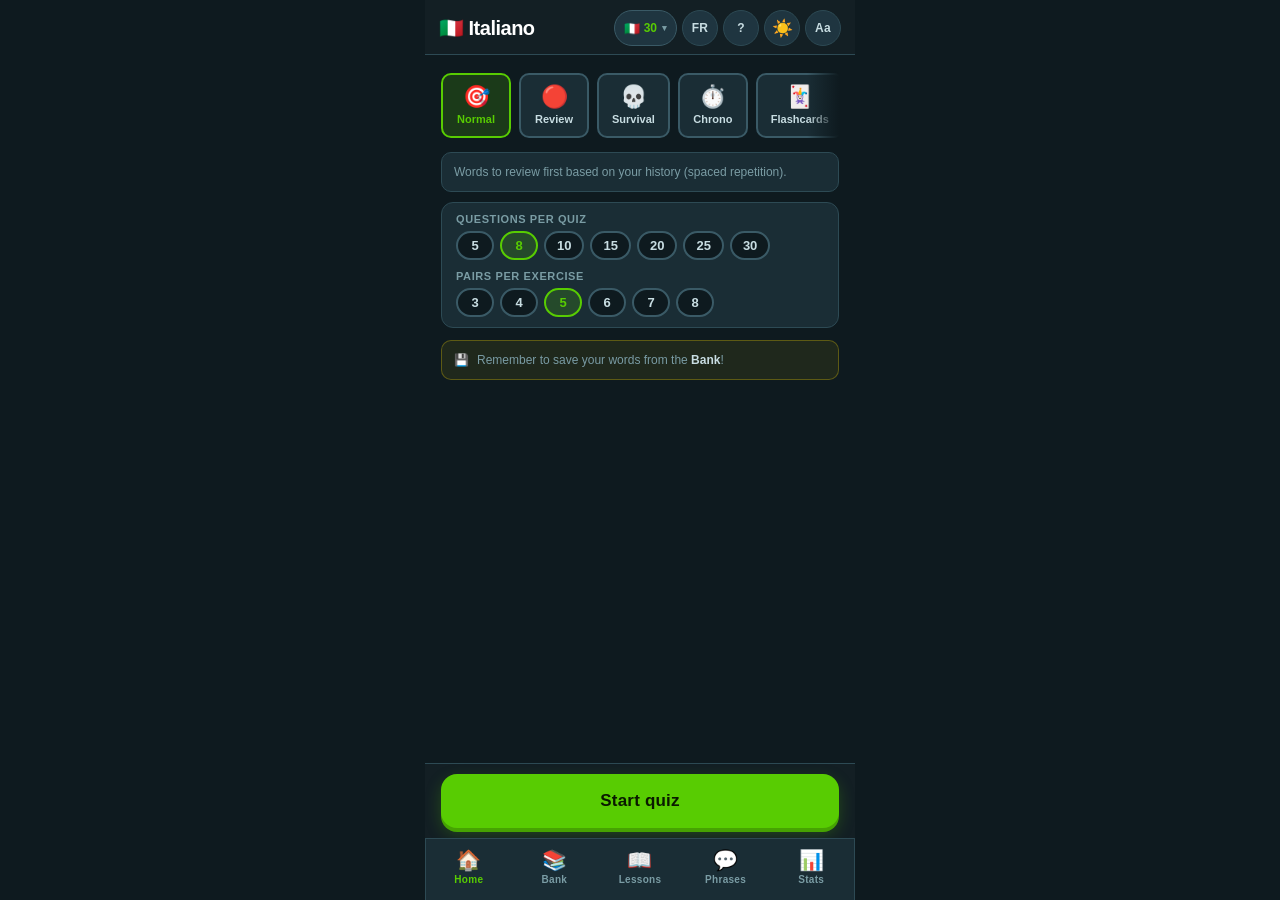
==== commit 313e2d0b: "modifications" ====
--- a/index.html
+++ b/index.html
@@ -8,2254 +8,13 @@
   <meta name="apple-mobile-web-app-status-bar-style" content="black-translucent" />
   <meta name="apple-mobile-web-app-title" content="Langues" />
   <title>Langues — Apprentissage du vocabulaire</title>
-  <style>
-/* ============================================================
-   CSS VARIABLES & RESET
-   ============================================================ */
-:root {
-  --bg:           #0e1a1f;
-  --bg2:          #131f24;
-  --card:         #1a2d35;
-  --card2:        #1f3540;
-  --border:       #2d4a54;
-  --border2:      #3a5a66;
-  --accent:       #58cc02;
-  --accent-dark:  #46a302;
-  --accent-glow:  rgba(88,204,2,0.18);
-  --red:          #ff4b4b;
-  --red-dark:     #cc3b3b;
-  --red-glow:     rgba(255,75,75,0.18);
-  --yellow:       #ffd900;
-  --yellow-glow:  rgba(255,217,0,0.18);
-  --blue:         #1cb0f6;
-  --blue-glow:    rgba(28,176,246,0.18);
-  --text:         #ffffff;
-  --text2:        #c8dde2;
-  --text-muted:   #7a9ca4;
-  --nav-h:        62px;
-  --radius:       14px;
-  --radius-sm:    10px;
-  --radius-xs:    7px;
-  --ease:         cubic-bezier(0.4,0,0.2,1);
-}
-
-*, *::before, *::after {
-  box-sizing: border-box;
-  margin: 0; padding: 0;
-  -webkit-tap-highlight-color: transparent;
-}
-
-html, body {
-  height: 100%;
-  overflow: hidden;
-  -webkit-font-smoothing: antialiased;
-}
-
-body {
-  font-family: -apple-system, BlinkMacSystemFont, 'Segoe UI', Roboto, 'Helvetica Neue', Arial, sans-serif;
-  background: var(--bg);
-  color: var(--text);
-  display: flex;
-  flex-direction: column;
-  align-items: center;
-}
-
-/* ============================================================
-   SCREENS
-   ============================================================ */
-.screen {
-  display: none;
-  flex-direction: column;
-  width: 100%;
-  max-width: 430px;
-  height: 100vh;
-  height: 100dvh;
-  overflow: hidden;
-  position: fixed;
-  top: 0;
-  left: 50%;
-  transform: translateX(-50%);
-}
-.screen.active { display: flex; }
-
-.screen-content {
-  flex: 1;
-  overflow-y: auto;
-  overflow-x: hidden;
-  padding: 16px 16px calc(var(--nav-h) + 20px);
-  -webkit-overflow-scrolling: touch;
-  scrollbar-width: none;
-  min-width: 0;
-}
-.screen-content::-webkit-scrollbar { display: none; }
-
-.quiz-main { padding-bottom: 16px; }
-
-/* ============================================================
-   TTS WARNING
-   ============================================================ */
-.tts-warning {
-  position: fixed;
-  top: 0; left: 50%;
-  transform: translateX(-50%);
-  width: 100%; max-width: 430px;
-  background: #5a3800;
-  border-bottom: 1px solid #7a5200;
-  color: var(--yellow);
-  font-size: 13px;
-  padding: 10px 16px;
-  text-align: center;
-  z-index: 9999;
-  line-height: 1.4;
-}
-
-/* ============================================================
-   HEADER
-   ============================================================ */
-.app-header {
-  padding: 18px 20px 14px;
-  background: var(--bg2);
-  border-bottom: 1px solid var(--border);
-  flex-shrink: 0;
-}
-
-.app-title {
-  font-size: 24px;
-  font-weight: 800;
-  letter-spacing: -0.5px;
-}
-
-.app-subtitle {
-  font-size: 13px;
-  color: var(--text-muted);
-  margin-top: 2px;
-}
-
-.screen-title {
-  font-size: 20px;
-  font-weight: 700;
-  color: var(--text);
-}
-
-/* ============================================================
-   QUIZ HEADER
-   ============================================================ */
-.quiz-header {
-  display: flex;
-  align-items: center;
-  gap: 12px;
-  padding: 12px 16px;
-  background: var(--bg2);
-  border-bottom: 1px solid var(--border);
-  flex-shrink: 0;
-}
-
-.btn-quit {
-  background: var(--card);
-  border: 1.5px solid var(--border);
-  color: var(--text-muted);
-  font-size: 14px;
-  width: 34px; height: 34px;
-  border-radius: 50%;
-  cursor: pointer;
-  display: flex; align-items: center; justify-content: center;
-  flex-shrink: 0;
-  font-weight: 700;
-  transition: all 0.15s;
-}
-.btn-quit:active { background: var(--red); color: #fff; border-color: var(--red); }
-
-.quiz-progress-container {
-  flex: 1;
-  height: 10px;
-  background: var(--border);
-  border-radius: 5px;
-  overflow: hidden;
-}
-
-.quiz-progress-bar {
-  height: 100%;
-  width: 0%;
-  background: linear-gradient(90deg, var(--accent-dark), var(--accent));
-  border-radius: 5px;
-  transition: width 0.45s var(--ease);
-}
-
-.quiz-counter {
-  font-size: 12px;
-  font-weight: 700;
-  color: var(--text-muted);
-  flex-shrink: 0;
-  min-width: 52px;
-  text-align: right;
-  letter-spacing: 0.3px;
-}
-
-/* ============================================================
-   BOTTOM NAV
-   ============================================================ */
-.bottom-nav {
-  position: fixed;
-  bottom: 0; left: 50%;
-  transform: translateX(-50%);
-  width: 100%; max-width: 430px;
-  height: var(--nav-h);
-  background: var(--card);
-  border-top: 1.5px solid var(--border);
-  display: flex;
-  z-index: 100;
-  padding-bottom: env(safe-area-inset-bottom, 0px);
-}
-
-.nav-tab {
-  flex: 1;
-  background: none; border: none;
-  cursor: pointer;
-  display: flex; flex-direction: column;
-  align-items: center; justify-content: center;
-  gap: 4px;
-  color: var(--text-muted);
-  transition: color 0.15s;
-  padding: 6px 0 10px;
-}
-.nav-tab.active { color: var(--accent); }
-
-.nav-icon { font-size: 20px; line-height: 1; }
-.nav-label { font-size: 10px; font-weight: 700; letter-spacing: 0.3px; }
-
-.nav-icon { position: relative; display: inline-block; }
-.backup-badge {
-  position: absolute;
-  top: -2px; right: -6px;
-  width: 9px; height: 9px;
-  background: var(--red);
-  border-radius: 50%;
-  border: 1.5px solid var(--card);
-}
-
-.score-backup-reminder {
-  background: rgba(255, 217, 0, 0.1);
-  border: 1.5px solid var(--yellow);
-  border-radius: var(--radius-sm);
-  color: var(--yellow);
-  font-size: 13px;
-  padding: 10px 14px;
-  text-align: center;
-  line-height: 1.5;
-  margin-bottom: 10px;
-}
-
-/* ============================================================
-   CARDS
-   ============================================================ */
-.card {
-  background: var(--card);
-  border: 1.5px solid var(--border);
-  border-radius: var(--radius);
-  padding: 16px;
-  margin-bottom: 14px;
-}
-
-/* ============================================================
-   LANGUAGE SELECTOR
-   ============================================================ */
-.lang-selector {
-  display: flex;
-  gap: 6px;
-  justify-content: center;
-  flex-wrap: wrap;
-  margin-bottom: 4px;
-}
-
-.lang-pill {
-  display: flex;
-  align-items: center;
-  gap: 4px;
-  padding: 7px 12px;
-  border-radius: 20px;
-  border: 2px solid var(--border2);
-  background: var(--card);
-  color: var(--text2);
-  font-size: 12px;
-  font-weight: 600;
-  cursor: pointer;
-  transition: border-color 0.15s, background 0.15s, color 0.15s;
-  -webkit-user-select: none;
-  user-select: none;
-  flex-shrink: 0;
-}
-
-.lang-pill:active { transform: scale(0.96); }
-
-.lang-pill.active {
-  border-color: var(--accent);
-  background: var(--accent-glow);
-  color: var(--accent);
-}
-
-.quiz-settings {
-  background: var(--card);
-  border: 1px solid var(--border);
-  border-radius: 12px;
-  padding: 10px 14px;
-  margin-bottom: 12px;
-  display: flex;
-  flex-direction: column;
-  gap: 10px;
-}
-
-.settings-row {
-  display: flex;
-  flex-direction: column;
-  align-items: flex-start;
-  gap: 6px;
-}
-
-.settings-label {
-  font-size: 11px;
-  color: var(--text-muted);
-  font-weight: 700;
-  text-transform: uppercase;
-  letter-spacing: 0.6px;
-}
-
-.settings-pills {
-  display: flex;
-  flex-wrap: wrap;
-  gap: 6px;
-}
-
-.settings-pill {
-  padding: 5px 11px;
-  border-radius: 16px;
-  border: 2px solid var(--border2);
-  background: var(--bg);
-  color: var(--text2);
-  font-size: 13px;
-  font-weight: 700;
-  cursor: pointer;
-  transition: border-color 0.15s, background 0.15s, color 0.15s;
-  -webkit-user-select: none;
-  user-select: none;
-  flex-shrink: 0;
-  min-width: 38px;
-  text-align: center;
-}
-
-.settings-pill:active:not(:disabled) { transform: scale(0.94); }
-
-.settings-pill:disabled {
-  opacity: 0.25;
-  cursor: not-allowed;
-}
-
-.settings-pill.active {
-  border-color: var(--accent);
-  background: var(--accent-glow);
-  color: var(--accent);
-}
-
-.bank-lang-label {
-  font-size: 12px;
-  color: var(--text-muted);
-  margin: 2px 0 0;
-  text-align: center;
-}
-
-/* ============================================================
-   HOME SCREEN
-   ============================================================ */
-.home-hero {
-  background: linear-gradient(135deg, var(--card2) 0%, var(--card) 100%);
-  border: 1.5px solid var(--border2);
-  border-radius: var(--radius);
-  padding: 16px;
-  margin-bottom: 14px;
-  display: flex;
-  align-items: center;
-  gap: 14px;
-  overflow: hidden;
-}
-
-.hero-icon {
-  width: 52px; height: 52px;
-  background: var(--accent-glow);
-  border: 2px solid var(--accent);
-  border-radius: 14px;
-  display: flex; align-items: center; justify-content: center;
-  font-size: 24px;
-  flex-shrink: 0;
-}
-
-.hero-text {
-  flex: 1;
-  min-width: 0;
-  overflow: hidden;
-}
-
-.hero-count {
-  font-size: 34px;
-  font-weight: 900;
-  color: var(--accent);
-  line-height: 1;
-  letter-spacing: -1px;
-}
-
-.hero-label {
-  font-size: 13px;
-  color: var(--text2);
-  margin-top: 3px;
-  overflow-wrap: break-word;
-}
-
-.quiz-start-area {
-  margin-bottom: 14px;
-}
-
-.hint-text {
-  font-size: 13px;
-  color: var(--text-muted);
-  margin-top: 10px;
-  text-align: center;
-  line-height: 1.5;
-}
-.hint-text strong { color: var(--text2); }
-
-.home-tips {
-  background: var(--card);
-  border: 1.5px solid var(--border);
-  border-radius: var(--radius);
-  padding: 14px;
-  overflow: hidden;
-}
-
-.home-tips h3 {
-  font-size: 11px;
-  font-weight: 700;
-  color: var(--text-muted);
-  text-transform: uppercase;
-  letter-spacing: 1px;
-  margin-bottom: 12px;
-}
-
-.tip-list {
-  list-style: none;
-  display: flex; flex-direction: column;
-  gap: 9px;
-}
-
-.tip-list li {
-  font-size: 13px;
-  color: var(--text2);
-  display: flex; align-items: flex-start; gap: 8px;
-  line-height: 1.4;
-  overflow-wrap: break-word;
-  word-break: break-word;
-  min-width: 0;
-}
-
-.tip-list li span:last-child {
-  flex: 1;
-  min-width: 0;
-}
-
-.home-backup-notice {
-  display: flex;
-  align-items: flex-start;
-  gap: 10px;
-  background: rgba(255, 217, 0, 0.07);
-  border: 1px solid rgba(255, 217, 0, 0.3);
-  border-radius: var(--radius-sm);
-  padding: 12px 14px;
-  margin-top: 10px;
-  font-size: 13px;
-  color: var(--text-muted);
-  line-height: 1.5;
-  overflow: hidden;
-  min-width: 0;
-}
-.home-backup-notice strong { color: var(--text2); }
-.home-backup-icon { font-size: 16px; flex-shrink: 0; margin-top: 1px; }
-.home-backup-notice span:last-child {
-  flex: 1;
-  min-width: 0;
-  overflow-wrap: break-word;
-  word-break: break-word;
-}
-
-/* ============================================================
-   BUTTONS
-   ============================================================ */
-.btn {
-  display: inline-flex; align-items: center; justify-content: center;
-  gap: 7px;
-  padding: 14px 20px;
-  border-radius: var(--radius);
-  border: none;
-  font-size: 15px;
-  font-weight: 700;
-  cursor: pointer;
-  transition: transform 0.1s, opacity 0.15s, box-shadow 0.15s;
-  text-align: center;
-  white-space: normal;
-  word-break: break-word;
-  -webkit-user-select: none; user-select: none;
-  letter-spacing: 0.2px;
-}
-.btn:active:not(:disabled) { transform: scale(0.96); }
-.btn:disabled { opacity: 0.38; cursor: not-allowed; }
-
-.btn-primary {
-  background: var(--accent);
-  color: #0a1a00;
-  box-shadow: 0 4px 0 var(--accent-dark), 0 6px 16px rgba(88,204,2,0.25);
-}
-.btn-primary:active:not(:disabled) {
-  box-shadow: 0 2px 0 var(--accent-dark);
-  transform: translateY(2px);
-}
-.btn-primary:disabled { box-shadow: none; }
-
-.btn-secondary {
-  background: var(--card2);
-  color: var(--text2);
-  border: 1.5px solid var(--border2);
-  box-shadow: 0 3px 0 var(--border);
-}
-.btn-secondary:active:not(:disabled) {
-  box-shadow: 0 1px 0 var(--border);
-  transform: translateY(2px);
-}
-
-.btn-danger {
-  background: var(--red);
-  color: #fff;
-  box-shadow: 0 4px 0 var(--red-dark);
-}
-.btn-danger:active:not(:disabled) {
-  box-shadow: 0 2px 0 var(--red-dark);
-  transform: translateY(2px);
-}
-
-.btn-retry {
-  background: rgba(255,153,0,0.12);
-  color: #ff9900;
-  border: 1.5px solid #ff9900;
-  box-shadow: 0 3px 0 rgba(180,100,0,0.35);
-}
-.btn-retry:active:not(:disabled) {
-  background: rgba(255,153,0,0.25);
-  box-shadow: 0 1px 0 rgba(180,100,0,0.35);
-  transform: translateY(2px);
-}
-
-.btn-large {
-  padding: 17px 28px;
-  font-size: 17px;
-  width: 100%;
-  border-radius: 16px;
-}
-
-.btn-full { width: 100%; }
-
-.btn-icon-add {
-  padding: 11px 16px;
-  font-size: 14px;
-  border-radius: var(--radius-sm);
-}
-
-.btn-sub {
-  display: block;
-  font-size: 11px;
-  font-weight: 400;
-  opacity: 0.75;
-  margin-top: 2px;
-  white-space: normal;
-  text-align: center;
-  line-height: 1.3;
-}
-
-/* ============================================================
-   BANK SCREEN
-   ============================================================ */
-.bank-toolbar {
-  display: flex;
-  gap: 10px;
-  margin-bottom: 12px;
-  align-items: center;
-}
-
-.search-wrapper {
-  flex: 1;
-  position: relative;
-  display: flex; align-items: center;
-}
-
-.search-icon {
-  position: absolute; left: 11px;
-  font-size: 15px;
-  pointer-events: none;
-  opacity: 0.6;
-}
-
-.search-input {
-  width: 100%;
-  background: var(--card);
-  border: 1.5px solid var(--border);
-  border-radius: var(--radius-sm);
-  color: var(--text);
-  font-size: 15px;
-  padding: 11px 11px 11px 36px;
-  outline: none;
-  transition: border-color 0.15s;
-  -webkit-appearance: none;
-}
-.search-input:focus { border-color: var(--accent); }
-.search-input::placeholder { color: var(--text-muted); }
-
-/* ============================================================
-   WORD LIST
-   ============================================================ */
-.word-list {
-  list-style: none;
-  display: flex; flex-direction: column;
-  gap: 8px;
-  margin-bottom: 16px;
-}
-
-.word-item {
-  background: var(--card);
-  border: 1.5px solid var(--border);
-  border-radius: var(--radius-sm);
-  padding: 12px 14px;
-  display: flex; align-items: center; gap: 12px;
-  animation: fadeSlideIn 0.2s var(--ease);
-}
-
-@keyframes fadeSlideIn {
-  from { opacity: 0; transform: translateY(-5px); }
-  to   { opacity: 1; transform: translateY(0); }
-}
-
-.word-flag {
-  font-size: 18px;
-  flex-shrink: 0;
-  line-height: 1;
-}
-
-.word-texts { flex: 1; min-width: 0; }
-
-.word-fr {
-  font-size: 15px;
-  font-weight: 600;
-  color: var(--text);
-  white-space: nowrap; overflow: hidden; text-overflow: ellipsis;
-}
-
-.word-it {
-  font-size: 13px;
-  color: var(--text-muted);
-  margin-top: 2px;
-  white-space: nowrap; overflow: hidden; text-overflow: ellipsis;
-  font-style: italic;
-}
-
-.word-mastery {
-  width: 9px;
-  height: 9px;
-  border-radius: 50%;
-  flex-shrink: 0;
-  align-self: center;
-  display: inline-block;
-  vertical-align: middle;
-}
-.word-mastery-mastered { background: var(--accent); }
-.word-mastery-learning { background: var(--yellow); }
-.word-mastery-review   { background: var(--red); }
-.word-mastery-never    { background: var(--border2); }
-
-.word-actions {
-  display: flex; gap: 6px; flex-shrink: 0;
-}
-
-.btn-icon-sm {
-  background: none;
-  border: 1.5px solid var(--border);
-  color: var(--text-muted);
-  width: 34px; height: 34px;
-  border-radius: var(--radius-xs);
-  cursor: pointer;
-  display: flex; align-items: center; justify-content: center;
-  font-size: 15px;
-  transition: background 0.15s, color 0.15s, border-color 0.15s;
-}
-.btn-icon-sm:active { background: var(--border2); }
-.btn-icon-sm.delete:active { background: var(--red); color: #fff; border-color: var(--red); }
-
-.empty-state {
-  text-align: center;
-  padding: 40px 20px;
-  color: var(--text-muted);
-}
-.empty-icon { font-size: 48px; margin-bottom: 12px; }
-.empty-state p { font-size: 15px; margin-bottom: 6px; }
-.text-muted { color: var(--text-muted); font-size: 13px; }
-
-.bank-actions {
-  display: flex; gap: 10px;
-  flex-shrink: 0;
-  padding: 10px 16px calc(var(--nav-h) + 10px);
-  background: var(--bg);
-  border-top: 1px solid var(--card);
-}
-.bank-actions .btn {
-  flex: 1;
-  font-size: 13px;
-  padding: 12px 8px;
-}
-
-/* ============================================================
-   MODALS
-   ============================================================ */
-.modal-overlay {
-  position: fixed; inset: 0;
-  background: rgba(0,0,0,0.72);
-  display: flex;
-  align-items: flex-end;
-  justify-content: center;
-  z-index: 500;
-  backdrop-filter: blur(6px);
-  -webkit-backdrop-filter: blur(6px);
-  animation: overlayIn 0.2s ease;
-}
-@keyframes overlayIn { from { opacity: 0; } to { opacity: 1; } }
-.modal-overlay.hidden { display: none; }
-
-.modal-card {
-  background: var(--card);
-  border: 1.5px solid var(--border2);
-  border-radius: var(--radius) var(--radius) 0 0;
-  width: 100%; max-width: 430px;
-  padding: 22px 20px calc(24px + env(safe-area-inset-bottom, 0px));
-  animation: slideUp 0.28s cubic-bezier(0.32, 0.72, 0, 1);
-  max-height: 92vh; overflow-y: auto;
-}
-@keyframes slideUp {
-  from { transform: translateY(100%); }
-  to   { transform: translateY(0); }
-}
-
-.modal-header {
-  display: flex; align-items: center;
-  justify-content: space-between;
-  margin-bottom: 22px;
-}
-
-.modal-title { font-size: 18px; font-weight: 800; }
-
-.modal-close {
-  background: var(--card2); border: 1.5px solid var(--border2);
-  color: var(--text-muted); font-size: 14px; font-weight: 700;
-  width: 32px; height: 32px;
-  border-radius: 50%;
-  cursor: pointer;
-  display: flex; align-items: center; justify-content: center;
-  transition: background 0.15s;
-}
-.modal-close:active { background: var(--border2); }
-
-.modal-body { display: flex; flex-direction: column; gap: 14px; }
-.modal-text { font-size: 14px; color: var(--text-muted); text-align: center; }
-
-.import-filename { font-size: 15px; font-weight: 600; text-align: center; word-break: break-all; }
-.import-count    { font-size: 13px; color: var(--text-muted); text-align: center; }
-.import-options  { display: flex; flex-direction: column; gap: 10px; }
-
-/* ============================================================
-   FORMS
-   ============================================================ */
-.modal-form { display: flex; flex-direction: column; gap: 18px; }
-
-.form-group { display: flex; flex-direction: column; gap: 6px; }
-
-.form-label {
-  font-size: 12px; font-weight: 700;
-  color: var(--text-muted);
-  text-transform: uppercase; letter-spacing: 0.8px;
-}
-
-.form-input {
-  background: var(--bg2);
-  border: 1.5px solid var(--border);
-  border-radius: var(--radius-sm);
-  color: var(--text); font-size: 16px;
-  padding: 13px 14px;
-  outline: none;
-  transition: border-color 0.15s;
-  -webkit-appearance: none; width: 100%;
-}
-.form-input:focus { border-color: var(--accent); }
-.form-input::placeholder { color: var(--text-muted); }
-
-.form-error {
-  background: var(--red-glow);
-  border: 1.5px solid var(--red);
-  border-radius: var(--radius-xs);
-  color: var(--red);
-  font-size: 13px; font-weight: 600;
-  padding: 10px 12px;
-}
-.form-error.hidden { display: none; }
-
-/* ============================================================
-   SCORE MODAL
-   ============================================================ */
-.score-card {
-  text-align: center;
-  padding: 28px 24px calc(28px + env(safe-area-inset-bottom, 0px));
-}
-
-.score-emoji {
-  font-size: 60px; margin-bottom: 6px;
-  animation: bounceIn 0.5s cubic-bezier(0.36,0.07,0.19,0.97);
-}
-@keyframes bounceIn {
-  0%   { transform: scale(0.2); opacity: 0; }
-  60%  { transform: scale(1.2); }
-  100% { transform: scale(1); opacity: 1; }
-}
-
-.score-title { font-size: 20px; font-weight: 800; margin-bottom: 18px; }
-
-.score-display {
-  display: flex; align-items: baseline;
-  justify-content: center; gap: 4px;
-  margin-bottom: 6px;
-}
-
-.score-number {
-  font-size: 72px; font-weight: 900;
-  color: var(--accent); line-height: 1;
-}
-
-.score-total { font-size: 30px; font-weight: 700; color: var(--text-muted); }
-
-.score-message { font-size: 15px; color: var(--text2); margin-bottom: 26px; line-height: 1.4; }
-
-.score-actions { display: flex; flex-direction: column; gap: 10px; }
-
-/* ============================================================
-   QUIZ CONTENT
-   ============================================================ */
-.quiz-content {
-  display: flex; flex-direction: column;
-  gap: 14px;
-  padding-top: 6px;
-}
-
-.quiz-type-label {
-  font-size: 11px; font-weight: 700;
-  color: var(--text-muted);
-  text-transform: uppercase; letter-spacing: 1.2px;
-  text-align: center;
-}
-
-/* ---- MCQ ---- */
-.mcq-question {
-  background: var(--card);
-  border: 1.5px solid var(--border2);
-  border-radius: var(--radius);
-  padding: 16px;
-  display: flex; flex-direction: column;
-  align-items: stretch; gap: 10px;
-  width: 100%; overflow: hidden;
-  box-sizing: border-box;
-}
-
-.mcq-word {
-  font-size: clamp(18px, 5vw, 28px);
-  font-weight: 800;
-  color: var(--text); line-height: 1.2;
-  word-break: break-word;
-  overflow-wrap: break-word;
-  text-align: center;
-  width: 100%;
-  box-sizing: border-box;
-}
-
-.mcq-options {
-  display: flex; flex-direction: column;
-  gap: 9px;
-  width: 100%;
-}
-
-.mcq-option {
-  background: var(--card);
-  border: 2px solid var(--border2);
-  border-radius: var(--radius-sm);
-  color: var(--text);
-  font-size: 14px; font-weight: 600;
-  padding: 12px 14px;
-  cursor: pointer; text-align: left;
-  transition: background 0.12s, border-color 0.12s, transform 0.1s;
-  width: 100%;
-  display: flex; align-items: center; gap: 10px;
-  box-shadow: 0 2px 0 var(--border);
-  overflow: hidden;
-}
-.mcq-option:active:not(:disabled) {
-  transform: translateY(1px);
-  box-shadow: 0 1px 0 var(--border);
-}
-.mcq-option:disabled { cursor: default; }
-
-.mcq-option.correct {
-  background: var(--accent-glow);
-  border-color: var(--accent);
-  color: var(--accent);
-  box-shadow: 0 2px 0 var(--accent-dark);
-}
-.mcq-option.incorrect {
-  background: var(--red-glow);
-  border-color: var(--red);
-  color: var(--red);
-  box-shadow: 0 2px 0 var(--red-dark);
-  animation: shake 0.4s ease;
-}
-
-.mcq-option-letter {
-  width: 26px; height: 26px;
-  border-radius: 50%;
-  background: var(--bg2);
-  border: 1.5px solid var(--border2);
-  display: flex; align-items: center; justify-content: center;
-  font-size: 11px; font-weight: 800;
-  color: var(--text-muted);
-  flex-shrink: 0;
-}
-.mcq-option.correct  .mcq-option-letter { background: var(--accent); color: #0a1a00; border-color: var(--accent); }
-.mcq-option.incorrect .mcq-option-letter { background: var(--red); color: #fff; border-color: var(--red); }
-
-.mcq-option-text {
-  flex: 1;
-  min-width: 0;
-  overflow-wrap: break-word;
-  word-break: break-word;
-}
-
-/* ---- AUDIO BUTTON ---- */
-.audio-btn-wrapper {
-  display: flex; justify-content: center;
-  padding: 8px 0;
-}
-
-.btn-audio {
-  width: 78px; height: 78px;
-  border-radius: 50%;
-  background: var(--blue-glow);
-  border: 2.5px solid var(--blue);
-  font-size: 30px;
-  cursor: pointer;
-  display: flex; align-items: center; justify-content: center;
-  transition: transform 0.15s, background 0.15s;
-  box-shadow: 0 4px 0 rgba(28,176,246,0.3), 0 6px 20px rgba(28,176,246,0.15);
-}
-.btn-audio:active { transform: scale(0.93); }
-.btn-audio.speaking {
-  animation: audioPulse 0.9s ease-in-out infinite;
-  background: rgba(28,176,246,0.25);
-}
-
-@keyframes audioPulse {
-  0%, 100% { box-shadow: 0 0 0 0 rgba(28,176,246,0.5), 0 4px 0 rgba(28,176,246,0.3); }
-  50%       { box-shadow: 0 0 0 16px rgba(28,176,246,0), 0 4px 0 rgba(28,176,246,0.3); }
-}
-
-/* ---- MATCH GAME ---- */
-.match-instruction {
-  font-size: 13px; color: var(--text-muted);
-  text-align: center; line-height: 1.5;
-}
-
-.match-grid {
-  display: grid;
-  grid-template-columns: 1fr 1fr;
-  gap: 7px;
-  align-items: stretch;
-  width: 100%;
-  overflow-y: auto;
-}
-
-.match-card {
-  background: var(--card);
-  border: 2px solid var(--border2);
-  border-radius: var(--radius-sm);
-  padding: 9px 6px;
-  text-align: center; cursor: pointer;
-  font-size: 12px; font-weight: 600;
-  line-height: 1.3; word-break: break-word;
-  min-height: 44px;
-  display: flex; align-items: center; justify-content: center;
-  transition: background 0.12s, border-color 0.12s, transform 0.1s;
-  -webkit-user-select: none; user-select: none;
-  box-shadow: 0 2px 0 var(--border);
-  color: var(--text2);
-}
-.match-card:active:not(.matched):not(.disabled) {
-  transform: scale(0.96);
-}
-
-.match-card.selected {
-  border-color: var(--yellow);
-  background: var(--yellow-glow);
-  color: var(--yellow);
-  box-shadow: 0 2px 0 rgba(180,150,0,0.5);
-}
-
-.match-card.matched {
-  border-color: var(--accent);
-  background: var(--accent-glow);
-  color: var(--accent);
-  opacity: 0.55;
-  pointer-events: none;
-  box-shadow: none;
-}
-
-.match-card.incorrect {
-  border-color: var(--red);
-  background: var(--red-glow);
-  color: var(--red);
-  animation: shake 0.4s ease;
-}
-
-.match-card.disabled {
-  opacity: 0.25; cursor: not-allowed; pointer-events: none;
-}
-
-.match-card.audio-card {
-  font-size: 22px;
-  min-height: 54px;
-}
-
-/* ============================================================
-   ANIMATIONS
-   ============================================================ */
-@keyframes shake {
-  0%, 100% { transform: translateX(0); }
-  20%       { transform: translateX(-7px); }
-  40%       { transform: translateX(7px); }
-  60%       { transform: translateX(-4px); }
-  80%       { transform: translateX(4px); }
-}
-
-/* ============================================================
-   STATS SCREEN
-   ============================================================ */
-.stats-summary {
-  display: grid;
-  grid-template-columns: repeat(3, 1fr);
-  gap: 10px;
-  margin-bottom: 12px;
-}
-.stats-summary-4 {
-  grid-template-columns: repeat(2, 1fr);
-}
-
-.stat-card {
-  background: var(--card);
-  border: 1.5px solid var(--border);
-  border-radius: var(--radius-sm);
-  padding: 14px 8px;
-  text-align: center;
-}
-
-.stat-card-good   { border-color: var(--accent); background: var(--accent-glow); }
-.stat-card-good   .stat-value { color: var(--accent); }
-.stat-card-ok     { border-color: var(--yellow); background: var(--yellow-glow); }
-.stat-card-ok     .stat-value { color: var(--yellow); }
-.stat-card-bad    { border-color: var(--red); background: var(--red-glow); }
-.stat-card-bad    .stat-value { color: var(--red); }
-.stat-card-streak { border-color: var(--yellow); background: var(--yellow-glow); }
-.stat-card-streak .stat-value { color: var(--yellow); }
-
-.stat-value {
-  font-size: 26px;
-  font-weight: 900;
-  line-height: 1;
-  color: var(--text);
-}
-
-.stat-label {
-  font-size: 11px;
-  color: var(--text-muted);
-  font-weight: 700;
-  text-transform: uppercase;
-  letter-spacing: 0.5px;
-  margin-top: 4px;
-}
-
-.stats-section {
-  background: var(--card);
-  border: 1.5px solid var(--border);
-  border-radius: var(--radius);
-  padding: 12px;
-  margin-bottom: 12px;
-  overflow: hidden;
-  min-width: 0;
-}
-
-.stats-section-title {
-  font-size: 13px;
-  font-weight: 700;
-  color: var(--text);
-  margin-bottom: 10px;
-  line-height: 1.4;
-  overflow-wrap: break-word;
-  word-break: break-word;
-}
-
-.stat-bars { display: flex; flex-direction: column; gap: 8px; }
-
-.stat-bar-row {
-  display: flex;
-  align-items: center;
-  gap: 8px;
-  overflow: hidden;
-  min-width: 0;
-}
-
-.stat-bar-labels {
-  flex: 0 0 clamp(60px, 26%, 110px);
-  overflow: hidden;
-  min-width: 0;
-}
-
-.stat-bar-native {
-  display: block;
-  font-size: 12px;
-  font-weight: 600;
-  color: var(--text);
-  white-space: nowrap;
-  overflow: hidden;
-  text-overflow: ellipsis;
-}
-
-.stat-bar-target {
-  display: block;
-  font-size: 10px;
-  color: var(--text-muted);
-  white-space: nowrap;
-  overflow: hidden;
-  text-overflow: ellipsis;
-  font-style: italic;
-}
-
-.stat-bar-track {
-  flex: 1;
-  min-width: 0;
-  height: 8px;
-  background: var(--border);
-  border-radius: 4px;
-  overflow: hidden;
-}
-
-.stat-bar-fill {
-  height: 100%;
-  border-radius: 4px;
-  transition: width 0.6s var(--ease);
-  min-width: 4px;
-}
-
-.stat-fill-red   { background: linear-gradient(90deg, var(--red-dark), var(--red)); }
-.stat-fill-blue  { background: linear-gradient(90deg, #1480b0, var(--blue)); }
-.stat-fill-green { background: linear-gradient(90deg, var(--accent-dark), var(--accent)); }
-
-.stat-bar-count {
-  display: flex;
-  flex-direction: column;
-  align-items: flex-end;
-  flex-shrink: 0;
-  min-width: 30px;
-  max-width: 44px;
-}
-.stat-bar-num {
-  font-size: 12px;
-  font-weight: 700;
-  color: var(--text);
-  line-height: 1.1;
-}
-.stat-bar-unit {
-  font-size: 9px;
-  color: var(--text-muted);
-  line-height: 1.1;
-  white-space: nowrap;
-}
-
-.stats-section-hint {
-  font-size: 11px;
-  color: var(--text-muted);
-  font-weight: 400;
-  display: inline;
-}
-
-.stats-section-muted .stats-section-title {
-  color: var(--text-muted);
-}
-
-.stat-never-list {
-  display: flex;
-  flex-wrap: wrap;
-  gap: 8px;
-  padding: 4px 0;
-}
-.stat-never-pill {
-  background: var(--card2);
-  border: 1px solid var(--border);
-  border-radius: 20px;
-  padding: 4px 10px;
-  font-size: 12px;
-  color: var(--text2);
-  display: inline-flex;
-  gap: 4px;
-  align-items: center;
-  max-width: 100%;
-  overflow: hidden;
-  word-break: break-word;
-}
-.stat-never-pill span:first-child {
-  color: var(--text-muted);
-}
-.stat-never-more {
-  font-size: 12px;
-  color: var(--text-muted);
-  padding: 4px 0;
-}
-
-/* ============================================================
-   ACTIVITY HEATMAP
-   ============================================================ */
-.heatmap-month-row {
-  display: flex;
-  gap: 3px;
-  margin-left: 20px;
-  margin-bottom: 3px;
-}
-.heatmap-month {
-  width: 20px;
-  font-size: 9px;
-  color: var(--text-muted);
-  text-align: left;
-  overflow: hidden;
-  white-space: nowrap;
-  flex-shrink: 0;
-}
-.heatmap-body {
-  display: flex;
-  gap: 4px;
-  align-items: flex-start;
-}
-.heatmap-day-labels {
-  display: flex;
-  flex-direction: column;
-  gap: 3px;
-  width: 12px;
-  flex-shrink: 0;
-}
-.heatmap-day-label {
-  height: 20px;
-  line-height: 20px;
-  font-size: 9px;
-  color: var(--text-muted);
-  text-align: right;
-}
-.heatmap-grid {
-  display: flex;
-  gap: 3px;
-}
-.heatmap-col {
-  display: flex;
-  flex-direction: column;
-  gap: 3px;
-}
-.heatmap-cell {
-  width: 20px;
-  height: 20px;
-  border-radius: 3px;
-  flex-shrink: 0;
-}
-.heatmap-l0 { background: var(--card2); }
-.heatmap-l1 { background: rgba(88,204,2,0.25); }
-.heatmap-l2 { background: rgba(88,204,2,0.55); }
-.heatmap-l3 { background: var(--accent); box-shadow: 0 0 5px var(--accent-glow); }
-.heatmap-lx { background: transparent; }
-.heatmap-legend {
-  display: flex;
-  align-items: center;
-  gap: 4px;
-  margin-top: 8px;
-  justify-content: flex-end;
-}
-.heatmap-lgd-label { font-size: 10px; color: var(--text-muted); }
-.heatmap-legend .heatmap-cell { width: 14px; height: 14px; }
-
-/* ============================================================
-   MODE SELECTOR — CAROUSEL
-   ============================================================ */
-.mode-carousel-wrap {
-  position: relative;
-  margin-bottom: 4px;
-}
-.mode-carousel-wrap::after {
-  content: '';
-  position: absolute;
-  top: 0; right: 0;
-  width: 32px;
-  height: calc(100% - 10px);
-  background: linear-gradient(to right, transparent, var(--bg));
-  pointer-events: none;
-}
-
-.mode-selector {
-  display: flex;
-  gap: 8px;
-  overflow-x: auto;
-  scrollbar-width: none;
-  padding: 2px 0 10px;
-  -webkit-overflow-scrolling: touch;
-}
-.mode-selector::-webkit-scrollbar { display: none; }
-
-.mode-pill {
-  flex-shrink: 0;
-  display: flex;
-  flex-direction: column;
-  align-items: center;
-  gap: 5px;
-  padding: 11px 13px;
-  border-radius: var(--radius-sm);
-  border: 2px solid var(--border2);
-  background: var(--card);
-  color: var(--text2);
-  font-size: 11px;
-  font-weight: 700;
-  cursor: pointer;
-  min-width: 70px;
-  text-align: center;
-  white-space: nowrap;
-  transition: border-color 0.15s, background 0.15s, color 0.15s;
-  -webkit-user-select: none;
-  user-select: none;
-}
-.mode-pill-icon { font-size: 22px; line-height: 1; }
-.mode-pill:active { transform: scale(0.95); }
-.mode-pill.active                { border-color: var(--accent); background: var(--accent-glow); color: var(--accent); }
-.mode-pill.mode-revision.active  { border-color: var(--yellow); background: var(--yellow-glow); color: var(--yellow); }
-.mode-pill.mode-danger.active    { border-color: var(--red);    background: var(--red-glow);    color: var(--red); }
-.mode-pill.mode-chrono.active    { border-color: var(--blue);   background: var(--blue-glow);   color: var(--blue); }
-
-.mode-desc {
-  background: var(--card);
-  border: 1px solid var(--border);
-  border-radius: var(--radius-sm);
-  padding: 10px 12px;
-  margin-bottom: 10px;
-  display: flex;
-  flex-direction: column;
-  gap: 10px;
-}
-.mode-desc-text {
-  font-size: 12px;
-  color: var(--text-muted);
-  line-height: 1.5;
-}
-.mode-desc-chrono {
-  display: flex;
-  flex-direction: column;
-  gap: 6px;
-}
-
-/* ============================================================
-   CHRONO TIMER BAR
-   ============================================================ */
-.quiz-timer-container {
-  height: 5px;
-  background: var(--border);
-  flex-shrink: 0;
-  overflow: hidden;
-}
-.quiz-timer-bar {
-  height: 100%;
-  width: 100%;
-  background: var(--blue);
-}
-.quiz-timer-bar.timer-warning { background: var(--yellow); }
-.quiz-timer-bar.timer-danger  { background: var(--red); }
-
-/* ============================================================
-   FREE INPUT
-   ============================================================ */
-.free-input-area {
-  display: flex;
-  flex-direction: column;
-  gap: 10px;
-}
-.free-input-field {
-  background: var(--bg2);
-  border: 2px solid var(--border2);
-  border-radius: var(--radius-sm);
-  color: var(--text);
-  font-size: 20px;
-  font-weight: 700;
-  padding: 14px;
-  outline: none;
-  width: 100%;
-  text-align: center;
-  letter-spacing: 0.5px;
-  transition: border-color 0.15s, background 0.15s, color 0.15s;
-  -webkit-appearance: none;
-}
-.free-input-field:focus    { border-color: var(--accent); }
-.free-input-field.correct  { border-color: var(--accent); background: var(--accent-glow); color: var(--accent); }
-.free-input-field.incorrect { border-color: var(--red);   background: var(--red-glow);    color: var(--red); }
-.free-input-hint {
-  text-align: center;
-  font-size: 15px;
-  font-weight: 600;
-  color: var(--text2);
-  padding: 4px 0;
-}
-
-/* ---- Mode stats ---- */
-.stat-mode-list { display: flex; flex-direction: column; gap: 8px; }
-
-.stat-mode-row {
-  display: grid;
-  grid-template-columns: 1fr auto auto auto;
-  align-items: center;
-  gap: 8px;
-  background: var(--card2);
-  border: 1px solid var(--border);
-  border-radius: var(--radius-xs);
-  padding: 8px 10px;
-  min-width: 0;
-  overflow: hidden;
-}
-.stat-mode-name {
-  font-size: 13px;
-  font-weight: 700;
-  color: var(--text);
-  white-space: nowrap;
-  overflow: hidden;
-  text-overflow: ellipsis;
-}
-.stat-mode-sessions {
-  font-size: 11px;
-  color: var(--text-muted);
-  white-space: nowrap;
-}
-.stat-mode-best {
-  font-size: 11px;
-  font-weight: 700;
-  color: var(--text2);
-  white-space: nowrap;
-}
-.stat-mode-avg {
-  font-size: 11px;
-  color: var(--text-muted);
-  white-space: nowrap;
-}
-.stat-mode-normal   { border-left: 3px solid var(--accent); }
-.stat-mode-revision { border-left: 3px solid var(--yellow); }
-.stat-mode-survival { border-left: 3px solid var(--red);    }
-.stat-mode-chrono   { border-left: 3px solid var(--blue);   }
-
-/* ---- Segmented bar ---- */
-.stat-seg-bar {
-  height: 14px;
-  border-radius: 7px;
-  overflow: hidden;
-  display: flex;
-  margin-bottom: 10px;
-  background: var(--border);
-}
-.stat-seg {
-  height: 100%;
-  transition: width 0.6s var(--ease);
-  min-width: 0;
-}
-.seg-mastered { background: var(--accent); }
-.seg-learning { background: var(--blue); }
-.seg-review   { background: var(--red); }
-.seg-never    { background: var(--border2); }
-
-.stat-seg-legend {
-  display: flex;
-  flex-wrap: wrap;
-  gap: 6px 14px;
-}
-.stat-seg-item {
-  display: flex;
-  align-items: center;
-  gap: 5px;
-  font-size: 11px;
-  color: var(--text2);
-  white-space: nowrap;
-}
-.stat-seg-dot {
-  width: 8px;
-  height: 8px;
-  border-radius: 50%;
-  flex-shrink: 0;
-}
-
-/* ---- Quiz history chart ---- */
-.stat-history-chart {
-  display: flex;
-  align-items: flex-end;
-  gap: 3px;
-  height: 64px;
-}
-.stat-hist-col {
-  flex: 1;
-  display: flex;
-  flex-direction: column;
-  align-items: center;
-  height: 100%;
-  gap: 2px;
-  min-width: 0;
-}
-.stat-hist-bar-wrap {
-  flex: 1;
-  width: 100%;
-  display: flex;
-  align-items: flex-end;
-}
-.stat-hist-bar {
-  width: 100%;
-  border-radius: 3px 3px 0 0;
-  transition: height 0.5s var(--ease);
-  min-height: 4px;
-}
-.stat-hist-good { background: var(--accent); }
-.stat-hist-ok   { background: var(--yellow); }
-.stat-hist-bad  { background: var(--red); }
-.stat-hist-label {
-  font-size: 8px;
-  color: var(--text-muted);
-  text-align: center;
-  overflow: hidden;
-  width: 100%;
-  text-overflow: clip;
-}
-
-/* ============================================================
-   GRAMMAR SCREEN
-   ============================================================ */
-#screen-grammar .app-header,
-#screen-phrases .app-header {
-  display: flex;
-  align-items: center;
-  justify-content: space-between;
-  gap: 10px;
-}
-#screen-grammar .screen-title,
-#screen-phrases .screen-title { flex: 1; min-width: 0; }
-#screen-grammar #btn-add-grammar,
-#screen-phrases #btn-add-phrase { flex-shrink: 0; font-size: 14px; padding: 7px 14px; }
-
-.grammar-stats {
-  display: grid;
-  grid-template-columns: repeat(4, 1fr);
-  gap: 8px;
-  margin-bottom: 16px;
-}
-.grammar-stats .stat-card { padding: 10px 6px; }
-.grammar-stats .stat-value { font-size: 22px; }
-.grammar-stats .stat-label { font-size: 10px; }
-.grammar-review-bar {
-  position: sticky;
-  bottom: var(--nav-h);
-  padding: 12px 16px;
-  background: var(--bg);
-  border-top: 1px solid var(--border);
-  display: flex;
-  gap: 10px;
-}
-.grammar-bar-btn { flex: 1; }
-
-.review-dir-bar {
-  display: flex;
-  align-items: center;
-  gap: 8px;
-  padding: 8px 16px;
-  background: var(--bg);
-  border-top: 1px solid var(--border);
-  flex-shrink: 0;
-  flex-wrap: wrap;
-}
-.review-dir-bar.hidden { display: none; }
-.review-dir-bar .settings-label {
-  font-size: 11px;
-  font-weight: 700;
-  color: var(--text-muted);
-  text-transform: uppercase;
-  letter-spacing: 0.6px;
-  flex-shrink: 0;
-}
-.review-dir-bar .settings-pills {
-  display: flex;
-  gap: 6px;
-  flex-wrap: wrap;
-}
-
-.grammar-lesson-group {
-  margin-bottom: 14px;
-  background: var(--card);
-  border: 1.5px solid var(--border);
-  border-radius: var(--radius);
-  overflow: hidden;
-}
-
-.grammar-lesson-header {
-  display: flex;
-  align-items: center;
-  justify-content: space-between;
-  gap: 10px;
-  padding: 11px 14px;
-  background: var(--card2);
-  border-bottom: 1px solid var(--border);
-}
-
-.grammar-lesson-title-wrap {
-  display: flex;
-  align-items: center;
-  gap: 8px;
-  min-width: 0;
-}
-
-.grammar-lesson-title {
-  font-size: 15px;
-  font-weight: 700;
-  color: var(--text);
-  white-space: nowrap;
-  overflow: hidden;
-  text-overflow: ellipsis;
-}
-
-.grammar-lesson-stat {
-  font-size: 11px;
-  font-weight: 700;
-  color: var(--accent);
-  background: var(--accent-glow);
-  padding: 2px 8px;
-  border-radius: 99px;
-  white-space: nowrap;
-  flex-shrink: 0;
-}
-
-.grammar-review-btn {
-  font-size: 13px;
-  padding: 6px 14px;
-  flex-shrink: 0;
-}
-
-.grammar-cards-list { padding: 2px 0; }
-
-.grammar-card-item {
-  display: flex;
-  align-items: center;
-  gap: 8px;
-  padding: 9px 14px;
-  border-bottom: 1px solid var(--border);
-}
-.grammar-card-item:last-child { border-bottom: none; }
-
-.grammar-card-content {
-  flex: 1;
-  display: flex;
-  align-items: baseline;
-  gap: 6px;
-  min-width: 0;
-  flex-wrap: wrap;
-}
-
-.grammar-card-question {
-  font-size: 14px;
-  font-weight: 600;
-  color: var(--text);
-  white-space: nowrap;
-}
-
-.grammar-card-sep { color: var(--text-muted); font-size: 13px; }
-
-.grammar-card-answer {
-  font-size: 13px;
-  color: var(--text2);
-  white-space: nowrap;
-  overflow: hidden;
-  text-overflow: ellipsis;
-}
-
-.grammar-card-btns { display: flex; gap: 2px; flex-shrink: 0; }
-
-.grammar-action-btn {
-  background: none;
-  border: none;
-  cursor: pointer;
-  font-size: 16px;
-  padding: 4px 6px;
-  border-radius: 6px;
-  transition: background 0.12s;
-  line-height: 1;
-}
-.grammar-action-btn:hover { background: var(--border); }
-
-/* Grammar review card (inside quiz-content) */
-.grammar-review-card {
-  background: var(--card);
-  border: 1.5px solid var(--border);
-  border-radius: var(--radius);
-  padding: 32px 24px;
-  text-align: center;
-  display: flex;
-  flex-direction: column;
-  align-items: center;
-  gap: 24px;
-}
-
-.grammar-review-question {
-  font-size: 24px;
-  font-weight: 700;
-  color: var(--text);
-  line-height: 1.3;
-}
-
-.grammar-reveal-btn { min-width: 180px; }
-
-.grammar-review-sep {
-  width: 56px;
-  height: 2px;
-  background: var(--border2);
-  border-radius: 2px;
-}
-
-.grammar-review-answer {
-  font-size: 18px;
-  color: var(--text2);
-  line-height: 1.8;
-  font-family: ui-monospace, 'Cascadia Code', Consolas, Menlo, 'Courier New', monospace;
-  text-align: left;
-  width: 100%;
-}
-
-.grammar-review-actions {
-  display: flex;
-  gap: 12px;
-  width: 100%;
-  max-width: 320px;
-}
-.grammar-review-btn-no, .grammar-review-btn-yes { flex: 1; }
-
-/* Grammar finish screen */
-.grammar-finish {
-  display: flex;
-  flex-direction: column;
-  align-items: center;
-  gap: 14px;
-  padding: 28px 8px;
-  text-align: center;
-}
-
-.grammar-finish-emoji  { font-size: 64px; line-height: 1; }
-.grammar-finish-score  { font-size: 30px; font-weight: 800; color: var(--text); }
-.grammar-finish-message { font-size: 15px; color: var(--text2); }
-
-.grammar-finish-actions {
-  display: flex;
-  flex-direction: column;
-  gap: 10px;
-  width: 100%;
-  max-width: 300px;
-  margin-top: 8px;
-}
-
-/* ============================================================
-   PHRASES LIST
-   ============================================================ */
-.phrase-item {
-  display: flex;
-  align-items: flex-start;
-  gap: 8px;
-  padding: 12px 14px;
-  border-bottom: 1px solid var(--border);
-  background: var(--card);
-  border-left: 1.5px solid var(--border);
-  border-right: 1.5px solid var(--border);
-}
-.phrase-item:first-of-type {
-  border-top: 1.5px solid var(--border);
-  border-radius: var(--radius) var(--radius) 0 0;
-}
-.phrase-item:last-of-type  { border-radius: 0 0 var(--radius) var(--radius); border-bottom: 1.5px solid var(--border); }
-.phrase-item + .phrase-item { margin-top: -1px; }
-
-.phrase-content { flex: 1; min-width: 0; }
-
-.phrase-native {
-  font-size: 14px;
-  font-weight: 600;
-  color: var(--text);
-  line-height: 1.4;
-  word-break: break-word;
-}
-
-.phrase-target {
-  font-size: 13px;
-  color: var(--text2);
-  margin-top: 3px;
-  line-height: 1.4;
-  word-break: break-word;
-}
-
-.phrase-topic-badge {
-  display: inline-flex;
-  align-items: center;
-  padding: 2px 8px;
-  margin-top: 5px;
-  background: rgba(248, 184, 50, 0.15);
-  color: var(--yellow);
-  border-radius: 99px;
-  font-size: 11px;
-  font-weight: 700;
-}
-
-.phrase-review-text {
-  font-size: 20px;
-  text-align: left;
-  width: 100%;
-}
-
-/* ============================================================
-   TAGS
-   ============================================================ */
-.form-label-hint {
-  font-weight: 400;
-  font-size: 11px;
-  color: var(--text-muted);
-}
-
-.tag-filter-bar {
-  display: flex;
-  flex-wrap: wrap;
-  gap: 6px;
-  padding: 8px 16px 4px;
-}
-
-.word-tags {
-  display: flex;
-  flex-wrap: wrap;
-  gap: 4px;
-  margin-top: 4px;
-}
-
-.word-tag-chip {
-  display: inline-flex;
-  align-items: center;
-  padding: 3px 9px;
-  background: var(--accent-glow);
-  color: var(--accent);
-  border: 1px solid transparent;
-  border-radius: 99px;
-  font-size: 12px;
-  font-weight: 700;
-  cursor: pointer;
-  transition: background 0.12s, color 0.12s;
-  white-space: nowrap;
-}
-.word-tag-chip:hover  { background: var(--accent); color: #fff; }
-.word-tag-chip.active { background: var(--accent); color: #fff; }
-.word-tag-chip.sm     { font-size: 10px; padding: 1px 6px; cursor: default; pointer-events: none; }
-
-/* Textarea */
-.form-textarea {
-  resize: vertical;
-  min-height: 90px;
-  line-height: 1.6;
-  font-family: inherit;
-}
-
-/* ============================================================
-   UTILITY
-   ============================================================ */
-.hidden { display: none !important; }
-
-@media (min-width: 431px) {
-  .bottom-nav {
-    border-left: 1.5px solid var(--border);
-    border-right: 1.5px solid var(--border);
-  }
-}
-
-/* ============================================================
-   MODE EXTRA PILLS
-   ============================================================ */
-.mode-pill.mode-flashcard.active { border-color: #c084fc; background: rgba(192,132,252,0.15); color: #c084fc; }
-.mode-pill.mode-dictee.active    { border-color: var(--blue);   background: var(--blue-glow);   color: var(--blue); }
-.mode-pill.mode-anagram.active   { border-color: var(--yellow); background: var(--yellow-glow); color: var(--yellow); }
-
-/* stat-mode-flashcard border color */
-
-.stat-mode-dictee  { border-left: 3px solid var(--blue);   }
-.stat-mode-anagram { border-left: 3px solid var(--yellow); }
-
-/* ============================================================
-   HOME — NOUVELLE STRUCTURE
-   ============================================================ */
-
-/* Header compact */
-#screen-home .app-header { padding: 10px 14px 8px; }
-#screen-bank .app-header, #screen-stats .app-header {
-  display: grid;
-  grid-template-columns: 1fr auto;
-  grid-template-rows: auto auto;
-  align-items: center;
-  column-gap: 8px;
-}
-#screen-bank .screen-title, #screen-stats .screen-title {
-  grid-column: 1; grid-row: 1;
-}
-#screen-bank #btn-bank-legend {
-  grid-column: 2; grid-row: 1;
-}
-#screen-bank .bank-lang-label, #screen-stats .bank-lang-label {
-  grid-column: 1 / -1; grid-row: 2;
-  margin-top: 2px;
-}
-#screen-home .app-title  { font-size: 20px; white-space: nowrap; overflow: hidden; text-overflow: ellipsis; }
-
-/* Contenu scrollable sans padding bas excessif */
-.home-content { padding-bottom: 8px; }
-
-/* Barre de démarrage épinglée */
-.home-start-bar {
-  flex-shrink: 0;
-  padding: 10px 16px calc(var(--nav-h) + 10px);
-  background: var(--bg2);
-  border-top: 1px solid var(--border);
-}
-.home-start-bar .hint-text { margin-top: 8px; }
-
-/* Barre backup contextuelle */
-.home-backup-bar {
-  display: flex;
-  align-items: flex-start;
-  gap: 8px;
-  background: rgba(255,217,0,0.07);
-  border: 1px solid rgba(255,217,0,0.28);
-  border-radius: var(--radius-sm);
-  padding: 10px 12px;
-  font-size: 12px;
-  color: var(--text-muted);
-  line-height: 1.5;
-  margin-top: 4px;
-}
-.home-backup-bar strong { color: var(--text2); }
-
-/* Chip langue dans le header */
-.lang-chip {
-  display: flex;
-  align-items: center;
-  gap: 4px;
-  padding: 5px 9px;
-  border-radius: 20px;
-  background: var(--card2);
-  border: 1.5px solid var(--border2);
-  color: var(--text2);
-  font-size: 13px;
-  font-weight: 700;
-  cursor: pointer;
-  white-space: nowrap;
-  transition: background 0.15s, border-color 0.15s;
-  flex-shrink: 0;
-}
-.lang-chip:active { transform: scale(0.96); background: var(--border2); }
-.lang-chip-count  { color: var(--accent); font-weight: 800; font-size: 12px; }
-.lang-chip-arrow  { font-size: 9px; color: var(--text-muted); margin-left: 1px; }
-
-/* Modal langue — grille 2 colonnes */
-.lang-modal-grid {
-  display: grid;
-  grid-template-columns: 1fr 1fr;
-  gap: 10px;
-}
-.lang-modal-card {
-  background: var(--card2);
-  border: 2px solid var(--border2);
-  border-radius: var(--radius-sm);
-  padding: 16px 10px;
-  cursor: pointer;
-  display: flex;
-  flex-direction: column;
-  align-items: center;
-  gap: 5px;
-  transition: border-color 0.15s, background 0.15s;
-  -webkit-user-select: none;
-  user-select: none;
-}
-.lang-modal-card:active { transform: scale(0.96); }
-.lang-modal-card.active { border-color: var(--accent); background: var(--accent-glow); }
-.lang-modal-card.active .lang-modal-name { color: var(--accent); }
-.lang-modal-flag  { font-size: 30px; line-height: 1; }
-.lang-modal-name  { font-size: 14px; font-weight: 700; color: var(--text); }
-.lang-modal-count { font-size: 11px; color: var(--text-muted); }
-
-/* ============================================================
-   PREFERENCES (THEME + FONT SIZE)
-   ============================================================ */
-.app-header-home {
-  display: flex;
-  align-items: center;
-  justify-content: space-between;
-  gap: 8px;
-}
-.app-header-main { flex: 1; min-width: 0; overflow: hidden; }
-.app-header-prefs { display: flex; gap: 5px; flex-shrink: 0; }
-
-.pref-toggle {
-  width: 36px; height: 36px;
-  border-radius: 50%;
-  background: var(--card2);
-  border: 1.5px solid var(--border);
-  color: var(--text2);
-  font-size: 17px;
-  cursor: pointer;
-  display: flex; align-items: center; justify-content: center;
-  transition: background 0.15s, border-color 0.15s, color 0.15s;
-  flex-shrink: 0;
-}
-.pref-toggle:active { background: var(--border2); }
-.pref-toggle.active { border-color: var(--accent); background: var(--accent-glow); color: var(--accent); }
-.pref-toggle-text { font-size: 12px; font-weight: 800; letter-spacing: 0.3px; }
-
-/* ============================================================
-   ANAGRAM
-   ============================================================ */
-.anagram-answer {
-  display: flex;
-  flex-wrap: wrap;
-  gap: 5px;
-  justify-content: center;
-  min-height: 54px;
-  background: var(--bg2);
-  border: 2px dashed var(--border2);
-  border-radius: var(--radius-sm);
-  padding: 10px 12px;
-  align-items: center;
-}
-
-.anagram-slot {
-  min-width: 30px; height: 40px;
-  padding: 0 6px;
-  border-radius: var(--radius-xs);
-  background: var(--card);
-  border: 2px solid var(--border);
-  display: inline-flex; align-items: center; justify-content: center;
-  font-family: ui-monospace, 'Cascadia Code', Consolas, Menlo, 'Courier New', monospace;
-  font-size: 17px; font-weight: 700;
-  color: var(--text-muted);
-  cursor: default;
-  transition: background 0.12s, border-color 0.12s, color 0.12s;
-}
-.anagram-slot.filled {
-  background: var(--card2);
-  border-color: var(--blue);
-  color: var(--text);
-  cursor: pointer;
-}
-.anagram-slot.filled:active { transform: scale(0.93); }
-.anagram-slot.correct   { background: var(--accent-glow); border-color: var(--accent); color: var(--accent); cursor: default; }
-.anagram-slot.incorrect { background: var(--red-glow);    border-color: var(--red);    color: var(--red);    cursor: default; }
-
-.anagram-tiles {
-  display: flex;
-  flex-wrap: wrap;
-  gap: 7px;
-  justify-content: center;
-  padding: 8px 4px;
-}
-
-.anagram-tile {
-  min-width: 38px; height: 46px;
-  padding: 0 8px;
-  border-radius: var(--radius-xs);
-  background: var(--card2);
-  border: 2px solid var(--border2);
-  color: var(--text);
-  font-family: ui-monospace, 'Cascadia Code', Consolas, Menlo, 'Courier New', monospace;
-  font-size: 18px; font-weight: 800;
-  cursor: pointer;
-  display: inline-flex; align-items: center; justify-content: center;
-  transition: opacity 0.15s, transform 0.1s;
-  box-shadow: 0 3px 0 var(--border);
-}
-.anagram-tile:active:not(:disabled) { transform: translateY(2px); box-shadow: 0 1px 0 var(--border); }
-.anagram-tile.used, .anagram-tile:disabled { opacity: 0.22; cursor: not-allowed; box-shadow: none; transform: none; }
-.anagram-tile-space { min-width: 28px; background: var(--bg2); border-style: dashed; font-size: 14px; }
-
-/* ============================================================
-   FLASHCARD
-   ============================================================ */
-.flashcard-scene {
-  perspective: 1200px;
-  cursor: pointer;
-  width: 100%;
-  -webkit-user-select: none; user-select: none;
-}
-
-.flashcard {
-  position: relative;
-  width: 100%;
-  height: 210px;
-  transform-style: preserve-3d;
-  transition: transform 0.55s cubic-bezier(0.4, 0, 0.2, 1);
-}
-.flashcard.flashcard-flipped { transform: rotateY(180deg); }
-
-.flashcard-face {
-  position: absolute;
-  inset: 0;
-  backface-visibility: hidden;
-  -webkit-backface-visibility: hidden;
-  border-radius: var(--radius);
-  padding: 18px 20px;
-  display: flex;
-  flex-direction: column;
-  align-items: center;
-  justify-content: center;
-  gap: 10px;
-  overflow: hidden;
-}
-
-.flashcard-front {
-  background: var(--card);
-  border: 2px solid var(--border2);
-}
-.flashcard-back {
-  background: linear-gradient(145deg, rgba(88,204,2,0.08), var(--card));
-  border: 2px solid var(--accent);
-  transform: rotateY(180deg);
-}
-
-.flashcard-lang { font-size: 26px; line-height: 1; }
-
-.flashcard-word {
-  font-size: clamp(22px, 6.5vw, 38px);
-  font-weight: 900;
-  color: var(--text);
-  text-align: center;
-  word-break: break-word;
-  line-height: 1.2;
-}
-.flashcard-word-back { color: var(--accent); }
-
-.flashcard-tap-hint {
-  font-size: 11px;
-  color: var(--text-muted);
-  font-weight: 600;
-  letter-spacing: 0.4px;
-}
-
-.flashcard-audio {
-  width: 50px; height: 50px;
-  font-size: 20px;
-}
-
-.flashcard-nav {
-  display: flex;
-  gap: 10px;
-  margin-top: 4px;
-}
-.flashcard-btn { flex: 1; }
-
-/* ============================================================
-   LIGHT THEME
-   ============================================================ */
-body.light-theme {
-  --bg:          #f0f4f7;
-  --bg2:         #e4ecf0;
-  --card:        #ffffff;
-  --card2:       #f0f5f8;
-  --border:      #c0d3dc;
-  --border2:     #a4bfcc;
-  --accent:      #35900a;
-  --accent-dark: #267008;
-  --accent-glow: rgba(53,144,10,0.12);
-  --red:         #c42020;
-  --red-dark:    #952020;
-  --red-glow:    rgba(196,32,32,0.12);
-  --yellow:      #b89000;
-  --yellow-glow: rgba(184,144,0,0.12);
-  --blue:        #0870b2;
-  --blue-glow:   rgba(8,112,178,0.12);
-  --text:        #0d1e26;
-  --text2:       #284858;
-  --text-muted:  #52788a;
-}
-body.light-theme .btn-primary {
-  color: #fff;
-  box-shadow: 0 4px 0 var(--accent-dark), 0 6px 16px rgba(53,144,10,0.2);
-}
-body.light-theme .score-number { color: var(--accent); }
-body.light-theme .tts-warning { background: #fff3cd; border-color: #ffc107; color: #856404; }
-
-/* ============================================================
-   LARGE TEXT
-   ============================================================ */
-body.large-text                    { font-size: 20px; }
-body.large-text .mcq-word          { font-size: clamp(28px, 8vw, 44px); }
-body.large-text .mcq-option        { font-size: 20px; padding: 18px 16px; }
-body.large-text .match-card        { font-size: 19px; }
-body.large-text .word-native       { font-size: 22px; }
-body.large-text .word-fr           { font-size: 22px; }
-body.large-text .hint-text         { font-size: 20px; }
-body.large-text .mode-pill         { font-size: 13px; padding: 13px 14px; }
-body.large-text .mode-pill-icon    { font-size: 26px; }
-body.large-text .lang-chip         { font-size: 15px; padding: 7px 12px; }
-body.large-text .lang-chip-count   { font-size: 14px; }
-body.large-text .lang-modal-name   { font-size: 17px; }
-body.large-text .lang-modal-count  { font-size: 13px; }
-body.large-text .free-input-field  { font-size: 28px; }
-body.large-text .anagram-tile      { font-size: 28px; height: 64px; min-width: 54px; }
-body.large-text .anagram-slot      { font-size: 26px; height: 58px; min-width: 44px; }
-body.large-text .flashcard-word    { font-size: clamp(34px, 10vw, 56px); }
-body.large-text .stat-value        { font-size: 38px; }
-body.large-text .btn               { font-size: 20px; }
-body.large-text .nav-label         { font-size: 15px; }
-body.large-text .settings-label    { font-size: 15px; }
-body.large-text .quiz-type-label   { font-size: 15px; }
-body.large-text .app-title         { font-size: 30px; }
-body.large-text .app-subtitle      { font-size: 18px; }
-body.large-text .screen-title      { font-size: 24px; }
-body.large-text .hero-count        { font-size: 52px; }
-body.large-text .hero-label        { font-size: 18px; }
-body.large-text .tip-list li       { font-size: 17px; }
-body.large-text .word-item         { font-size: 19px; }
-body.large-text .search-input      { font-size: 18px; }
-body.large-text .form-input        { font-size: 20px; }
-body.large-text .form-label        { font-size: 18px; }
-body.large-text .modal-title       { font-size: 22px; }
-body.large-text .quiz-counter      { font-size: 18px; }
-body.large-text .score-number      { font-size: 72px; }
-body.large-text .score-message     { font-size: 22px; }
-body.large-text .stat-label        { font-size: 16px; }
-body.large-text .mode-desc         { font-size: 17px; }
-
-</style>
+  <link rel="manifest" href="manifest.json" />
+  <link rel="stylesheet" href="style.css" />
 </head>
 <body>
 
   <!-- TTS Warning Banner -->
-  <div id="tts-warning" class="tts-warning hidden">
+  <div id="tts-warning" class="tts-warning hidden" data-i18n="tts_warning">
     ⚠️ La synthèse vocale n'est pas disponible sur ce navigateur. Les exercices audio seront remplacés.
   </div>
 
@@ -2271,6 +30,7 @@
           <span id="lang-chip-count" class="lang-chip-count">0</span>
           <span class="lang-chip-arrow">▾</span>
         </button>
+        <button id="btn-ui-lang" class="pref-toggle pref-toggle-text" title="Switch language / Changer de langue">EN</button>
         <button id="btn-help" class="pref-toggle pref-toggle-text" title="Aide">?</button>
         <button id="btn-theme" class="pref-toggle" title="Thème clair / sombre">☀️</button>
         <button id="btn-font-size" class="pref-toggle pref-toggle-text" title="Texte plus grand">Aa</button>
@@ -2285,12 +45,12 @@
       <div id="quiz-settings" class="quiz-settings"></div>
       <div id="home-backup-bar" class="home-backup-bar hidden">
         <span>💾</span>
-        <span>Pensez à sauvegarder vos mots depuis la <strong>Banque</strong> !</span>
+        <span data-i18n-html="backup_bar">Pensez à sauvegarder vos mots depuis la <strong>Banque</strong> !</span>
       </div>
     </main>
 
     <div class="home-start-bar">
-      <button id="btn-start-quiz" class="btn btn-primary btn-large" disabled>
+      <button id="btn-start-quiz" class="btn btn-primary btn-large" disabled data-i18n="start_quiz">
         Commencer le quiz
       </button>
       <p id="quiz-hint" class="hint-text hidden"></p>
@@ -2300,9 +60,13 @@
   <!-- ===== SCREEN: BANK ===== -->
   <div id="screen-bank" class="screen" data-screen="bank">
     <header class="app-header">
-      <h1 class="screen-title">Ma banque de mots</h1>
-      <p id="bank-lang-label" class="bank-lang-label"></p>
-      <button id="btn-bank-legend" class="pref-toggle pref-toggle-text" title="Code couleur">?</button>
+      <h1 class="screen-title" data-i18n="bank_title">Ma banque de mots</h1>
+      <div class="header-actions">
+        <button id="btn-share" class="btn-hdr-icon" title="Partager">🔗</button>
+        <button id="btn-export" class="btn-hdr-icon" title="Exporter">⬇️</button>
+        <button id="btn-import" class="btn-hdr-icon" title="Importer">⬆️</button>
+        <button id="btn-add-word" class="btn btn-primary btn-icon-add" data-i18n="btn_add">+ Ajouter</button>
+      </div>
     </header>
 
     <main class="screen-content">
@@ -2314,14 +78,12 @@
             id="search-input"
             class="search-input"
             placeholder="Rechercher un mot..."
+            data-i18n-placeholder="search_placeholder"
             autocomplete="off"
             autocorrect="off"
             spellcheck="false"
           />
         </div>
-        <button id="btn-add-word" class="btn btn-primary btn-icon-add">
-          + Ajouter
-        </button>
       </div>
 
       <div id="tag-filter-bar" class="tag-filter-bar hidden"></div>
@@ -2332,29 +94,18 @@
 
       <div id="word-list-empty" class="empty-state hidden">
         <div class="empty-icon">📭</div>
-        <p>Aucun mot trouvé</p>
-        <p class="text-muted">Ajoutez votre premier mot ci-dessus !</p>
-      </div>
-
-        <input type="file" id="import-file-input" accept=".json" style="display:none" />
-    </main>
-    <div class="bank-actions">
-      <button id="btn-share" class="btn btn-secondary">
-        🔗 Partager
-      </button>
-      <button id="btn-export" class="btn btn-secondary">
-        ⬇️ Exporter
-      </button>
-      <button id="btn-import" class="btn btn-secondary">
-        ⬆️ Importer
-      </button>
-    </div>
+        <p data-i18n="empty_bank">Aucun mot trouvé</p>
+        <p class="text-muted" data-i18n="empty_bank2">Ajoutez votre premier mot ci-dessus !</p>
+      </div>
+
+      <input type="file" id="import-file-input" accept=".json" style="display:none" />
+    </main>
   </div>
 
   <!-- ===== SCREEN: STATS ===== -->
   <div id="screen-stats" class="screen" data-screen="stats">
     <header class="app-header">
-      <h1 class="screen-title">Statistiques</h1>
+      <h1 class="screen-title" data-i18n="stats_title">Statistiques</h1>
       <p id="stats-lang-label" class="bank-lang-label"></p>
     </header>
     <main class="screen-content">
@@ -2365,25 +116,27 @@
   <!-- ===== SCREEN: GRAMMAR ===== -->
   <div id="screen-grammar" class="screen" data-screen="grammar">
     <header class="app-header">
-      <h1 class="screen-title">Fiches de cours</h1>
-      <button id="btn-add-grammar" class="btn btn-primary btn-icon-add">+ Ajouter</button>
+      <h1 class="screen-title" data-i18n="grammar_title">Fiches de cours</h1>
+      <div class="header-actions">
+        <button id="btn-grammar-share" class="btn-hdr-icon" title="Partager">🔗</button>
+        <button id="btn-grammar-export" class="btn-hdr-icon" title="Exporter">⬇️</button>
+        <button id="btn-grammar-import" class="btn-hdr-icon" title="Importer">⬆️</button>
+        <button id="btn-add-grammar" class="btn btn-primary btn-icon-add" data-i18n="btn_add">+ Ajouter</button>
+      </div>
     </header>
     <main class="screen-content">
       <div id="grammar-list"></div>
       <div id="grammar-empty" class="empty-state hidden">
         <div class="empty-icon">📖</div>
-        <p>Aucune fiche de cours</p>
-        <p class="text-muted">Créez votre première fiche ci-dessus !</p>
-      </div>
-    </main>
-    <div id="grammar-dir-bar" class="review-dir-bar hidden"></div>
+        <p data-i18n="grammar_no_cards">Aucune fiche de cours</p>
+        <p class="text-muted" data-i18n="grammar_no_cards2">Créez votre première fiche ci-dessus !</p>
+      </div>
+    </main>
     <div id="grammar-review-all-bar" class="grammar-review-bar hidden">
-      <button id="btn-grammar-review-all" class="btn btn-secondary grammar-bar-btn">📖 Tout réviser</button>
-      <button id="btn-grammar-review-weak" class="btn btn-danger grammar-bar-btn hidden">⚡ À revoir</button>
-    </div>
-    <div class="bank-actions">
-      <button id="btn-grammar-export" class="btn btn-secondary">⬇️ Exporter</button>
-      <button id="btn-grammar-import" class="btn btn-secondary">⬆️ Importer</button>
+      <div id="grammar-dir-bar" class="review-dir-inline"></div>
+      <div class="bar-sep"></div>
+      <button id="btn-grammar-review-all" class="btn btn-secondary grammar-bar-btn">📖 Réviser</button>
+      <button id="btn-grammar-review-weak" class="btn btn-danger grammar-bar-btn-weak hidden">⚡ 0</button>
     </div>
     <input type="file" id="grammar-import-file-input" accept=".json" style="display:none" />
   </div>
@@ -2391,25 +144,27 @@
   <!-- ===== SCREEN: PHRASES ===== -->
   <div id="screen-phrases" class="screen" data-screen="phrases">
     <header class="app-header">
-      <h1 class="screen-title">Phrases & expressions</h1>
-      <button id="btn-add-phrase" class="btn btn-primary btn-icon-add">+ Ajouter</button>
+      <h1 class="screen-title" data-i18n="phrases_title">Phrases & expressions</h1>
+      <div class="header-actions">
+        <button id="btn-phrases-share" class="btn-hdr-icon" title="Partager">🔗</button>
+        <button id="btn-phrases-export" class="btn-hdr-icon" title="Exporter">⬇️</button>
+        <button id="btn-phrases-import" class="btn-hdr-icon" title="Importer">⬆️</button>
+        <button id="btn-add-phrase" class="btn btn-primary btn-icon-add" data-i18n="btn_add">+ Ajouter</button>
+      </div>
     </header>
     <main class="screen-content">
       <div id="phrases-list"></div>
       <div id="phrases-empty" class="empty-state hidden">
         <div class="empty-icon">💬</div>
-        <p>Aucune phrase</p>
-        <p class="text-muted">Ajoutez votre première phrase ci-dessus !</p>
-      </div>
-    </main>
-    <div id="phrases-dir-bar" class="review-dir-bar hidden"></div>
+        <p data-i18n="phrases_no_phrases">Aucune phrase</p>
+        <p class="text-muted" data-i18n="phrases_no_phrases2">Ajoutez votre première phrase ci-dessus !</p>
+      </div>
+    </main>
     <div id="phrases-review-bar" class="grammar-review-bar hidden">
-      <button id="btn-phrases-review-all" class="btn btn-secondary grammar-bar-btn">📖 Tout réviser</button>
-      <button id="btn-phrases-review-weak" class="btn btn-danger grammar-bar-btn hidden">⚡ À revoir</button>
-    </div>
-    <div class="bank-actions">
-      <button id="btn-phrases-export" class="btn btn-secondary">⬇️ Exporter</button>
-      <button id="btn-phrases-import" class="btn btn-secondary">⬆️ Importer</button>
+      <div id="phrases-dir-bar" class="review-dir-inline"></div>
+      <div class="bar-sep"></div>
+      <button id="btn-phrases-review-all" class="btn btn-secondary grammar-bar-btn">📖 Réviser</button>
+      <button id="btn-phrases-review-weak" class="btn btn-danger grammar-bar-btn-weak hidden">⚡ 0</button>
     </div>
     <input type="file" id="phrases-import-file-input" accept=".json" style="display:none" />
   </div>
@@ -2438,23 +193,23 @@
   <nav class="bottom-nav" id="bottom-nav">
     <button class="nav-tab active" data-target="home">
       <span class="nav-icon">🏠</span>
-      <span class="nav-label">Accueil</span>
+      <span class="nav-label" data-i18n="nav_home">Accueil</span>
     </button>
     <button class="nav-tab" data-target="bank">
       <span class="nav-icon">📚</span>
-      <span class="nav-label">Banque</span>
+      <span class="nav-label" data-i18n="nav_bank">Banque</span>
     </button>
     <button class="nav-tab" data-target="grammar">
       <span class="nav-icon">📖</span>
-      <span class="nav-label">Cours</span>
+      <span class="nav-label" data-i18n="nav_grammar">Cours</span>
     </button>
     <button class="nav-tab" data-target="phrases">
       <span class="nav-icon">💬</span>
-      <span class="nav-label">Phrases</span>
+      <span class="nav-label" data-i18n="nav_phrases">Phrases</span>
     </button>
     <button class="nav-tab" data-target="stats">
       <span class="nav-icon">📊</span>
-      <span class="nav-label">Stats</span>
+      <span class="nav-label" data-i18n="nav_stats">Stats</span>
     </button>
   </nav>
 
@@ -2490,19 +245,23 @@
           />
         </div>
         <div class="form-group">
-          <label for="input-tags" class="form-label">🏷️ Tags <span class="form-label-hint">(optionnel, ex: chapitre1, couleurs)</span></label>
+          <label for="input-tags" class="form-label">
+            <span data-i18n="label_tags">🏷️ Tags</span>
+            <span class="form-label-hint" data-i18n="label_tags_hint">(optionnel, ex: chapitre1, couleurs)</span>
+          </label>
           <input
             type="text"
             id="input-tags"
             class="form-input"
             placeholder="ex: #chapitre1, #couleurs"
+            data-i18n-placeholder="placeholder_tags"
             autocomplete="off"
             autocorrect="off"
             spellcheck="false"
           />
         </div>
         <div id="form-error" class="form-error hidden"></div>
-        <button type="submit" class="btn btn-primary btn-full">
+        <button type="submit" class="btn btn-primary btn-full" data-i18n="btn_save">
           💾 Sauvegarder
         </button>
       </form>
@@ -2538,23 +297,21 @@
   <div id="modal-score" class="modal-overlay hidden" role="dialog" aria-modal="true">
     <div class="modal-card score-card">
       <div class="score-emoji" id="score-emoji">🏆</div>
-      <h2 class="score-title">Quiz terminé !</h2>
+      <h2 class="score-title" id="score-title" data-i18n="quiz_done">Quiz terminé !</h2>
       <div class="score-display">
         <span id="score-value" class="score-number">8</span>
         <span class="score-total" id="score-total">/ 8</span>
       </div>
       <p id="score-message" class="score-message">Excellent !</p>
-      <div id="score-backup-reminder" class="score-backup-reminder hidden">
-        💾 Pensez à sauvegarder vos mots via <strong>Partager</strong> ou <strong>Exporter</strong> dans la Banque !
-      </div>
+      <div id="score-backup-reminder" class="score-backup-reminder hidden"></div>
       <div class="score-actions">
         <button id="btn-retry-errors" class="btn btn-retry btn-full hidden">
           ⚡ Réviser les ratés
         </button>
-        <button id="btn-replay" class="btn btn-primary btn-full">
+        <button id="btn-replay" class="btn btn-primary btn-full" data-i18n="score_replay">
           🔁 Rejouer
         </button>
-        <button id="btn-go-home" class="btn btn-secondary btn-full">
+        <button id="btn-go-home" class="btn btn-secondary btn-full" data-i18n="score_home">
           🏠 Accueil
         </button>
       </div>
@@ -2565,7 +322,7 @@
   <div id="modal-lang" class="modal-overlay hidden" role="dialog" aria-modal="true">
     <div class="modal-card">
       <div class="modal-header">
-        <h2 class="modal-title">Choisir une langue</h2>
+        <h2 class="modal-title" data-i18n="modal_choose_lang">Choisir une langue</h2>
         <button class="modal-close" data-close="modal-lang">✕</button>
       </div>
       <div id="lang-modal-grid" class="lang-modal-grid"></div>
@@ -2576,16 +333,16 @@
   <div id="modal-help" class="modal-overlay hidden" role="dialog" aria-modal="true">
     <div class="modal-card">
       <div class="modal-header">
-        <h2 class="modal-title">Comment ça marche</h2>
+        <h2 class="modal-title" data-i18n="modal_help">Comment ça marche</h2>
         <button class="modal-close" data-close="modal-help">✕</button>
       </div>
       <div class="modal-body">
         <ul class="tip-list">
-          <li><span>📝</span><span>Ajoutez des paires de mots dans la <strong>Banque</strong></span></li>
-          <li><span>🎯</span><span>Choisissez un mode de jeu et lancez un quiz</span></li>
-          <li><span>🔊</span><span>Exercices variés : écoute, association, traduction, anagramme…</span></li>
-          <li><span>📈</span><span>Consultez vos <strong>Stats</strong> pour suivre votre progression</span></li>
-          <li><span>💾</span><span>Exportez régulièrement depuis la Banque pour ne pas perdre vos mots</span></li>
+          <li><span>📝</span><span data-i18n-html="help_tip1">Ajoutez des paires de mots dans la <strong>Banque</strong></span></li>
+          <li><span>🎯</span><span data-i18n="help_tip2">Choisissez un mode de jeu et lancez un quiz</span></li>
+          <li><span>🔊</span><span data-i18n="help_tip3">Exercices variés : écoute, association, traduction, anagramme…</span></li>
+          <li><span>📈</span><span data-i18n-html="help_tip4">Consultez vos <strong>Stats</strong> pour suivre votre progression</span></li>
+          <li><span>💾</span><span data-i18n="help_tip5">Exportez régulièrement depuis la Banque pour ne pas perdre vos mots</span></li>
         </ul>
       </div>
     </div>
@@ -2595,15 +352,15 @@
   <div id="modal-bank-legend" class="modal-overlay hidden" role="dialog" aria-modal="true">
     <div class="modal-card">
       <div class="modal-header">
-        <h2 class="modal-title">Code couleur des mots</h2>
+        <h2 class="modal-title" data-i18n="modal_legend">Code couleur des mots</h2>
         <button class="modal-close" data-close="modal-bank-legend">✕</button>
       </div>
       <div class="modal-body">
         <ul class="tip-list">
-          <li><span class="word-mastery word-mastery-mastered"></span><span>Maîtrisé — vu ≥ 3 fois, moins de 25 % d'erreurs</span></li>
-          <li><span class="word-mastery word-mastery-learning"></span><span>En apprentissage — vu au moins une fois</span></li>
-          <li><span class="word-mastery word-mastery-review"></span><span>À revoir — plus de 50 % d'erreurs</span></li>
-          <li><span class="word-mastery word-mastery-never"></span><span>Jamais pratiqué — pas encore vu en quiz</span></li>
+          <li><span class="word-mastery word-mastery-mastered"></span><span data-i18n="legend_mastered">Maîtrisé — vu ≥ 3 fois, moins de 25 % d'erreurs</span></li>
+          <li><span class="word-mastery word-mastery-learning"></span><span data-i18n="legend_learning">En apprentissage — vu au moins une fois</span></li>
+          <li><span class="word-mastery word-mastery-review"></span><span data-i18n="legend_review">À revoir — plus de 50 % d'erreurs</span></li>
+          <li><span class="word-mastery word-mastery-never"></span><span data-i18n="legend_never">Jamais pratiqué — pas encore vu en quiz</span></li>
         </ul>
       </div>
     </div>
@@ -2619,24 +376,28 @@
       <form id="form-add-phrase" class="modal-form" novalidate>
         <input type="hidden" id="edit-phrase-id" value="" />
         <div class="form-group">
-          <label for="input-phrase-native" class="form-label">🇫🇷 Phrase en français</label>
+          <label for="input-phrase-native" class="form-label" data-i18n="label_phrase_native">🇫🇷 Phrase en français</label>
           <textarea id="input-phrase-native" class="form-input form-textarea"
-                    placeholder="ex: Comment allez-vous ?" rows="3"
-                    autocorrect="off" spellcheck="false"></textarea>
+                    placeholder="ex: Comment allez-vous ?" data-i18n-placeholder="placeholder_phrase_native"
+                    rows="3" autocorrect="off" spellcheck="false"></textarea>
         </div>
         <div class="form-group">
           <label for="input-phrase-target" id="label-phrase-target" class="form-label">🇮🇹 Traduction</label>
           <textarea id="input-phrase-target" class="form-input form-textarea"
-                    placeholder="ex: Come state?" rows="3"
-                    autocorrect="off" spellcheck="false"></textarea>
-        </div>
-        <div class="form-group">
-          <label for="input-phrase-topic" class="form-label">📌 Thème <span class="form-label-hint">(optionnel)</span></label>
+                    placeholder="ex: Come state?" data-i18n-placeholder="placeholder_phrase_target"
+                    rows="3" autocorrect="off" spellcheck="false"></textarea>
+        </div>
+        <div class="form-group">
+          <label for="input-phrase-topic" class="form-label">
+            <span data-i18n="label_phrase_topic">📌 Thème</span>
+            <span class="form-label-hint" data-i18n="label_phrase_topic_hint">(optionnel)</span>
+          </label>
           <input type="text" id="input-phrase-topic" class="form-input"
-                 placeholder="ex: Salutations" autocomplete="off" autocorrect="off" spellcheck="false" />
+                 placeholder="ex: Salutations" data-i18n-placeholder="placeholder_phrase_topic"
+                 autocomplete="off" autocorrect="off" spellcheck="false" />
         </div>
         <div id="form-phrase-error" class="form-error hidden"></div>
-        <button type="submit" class="btn btn-primary btn-full">💾 Sauvegarder</button>
+        <button type="submit" class="btn btn-primary btn-full" data-i18n="btn_save">💾 Sauvegarder</button>
       </form>
     </div>
   </div>
@@ -2651,3484 +412,52 @@
       <form id="form-add-grammar" class="modal-form" novalidate>
         <input type="hidden" id="edit-grammar-id" value="" />
         <div class="form-group">
-          <label for="input-grammar-lesson" class="form-label">Leçon</label>
+          <label for="input-grammar-lesson" class="form-label" data-i18n="label_lesson">Leçon</label>
           <input type="text" id="input-grammar-lesson" class="form-input"
-                 placeholder="ex: Articles définis"
+                 placeholder="ex: Articles définis" data-i18n-placeholder="placeholder_lesson"
                  list="grammar-lessons-list" autocomplete="off" autocorrect="off" spellcheck="false" />
           <datalist id="grammar-lessons-list"></datalist>
         </div>
         <div class="form-group">
-          <label for="input-grammar-question" class="form-label">Question / Titre</label>
+          <label for="input-grammar-question" class="form-label" data-i18n="label_question">Question / Titre</label>
           <input type="text" id="input-grammar-question" class="form-input"
-                 placeholder="ex: Masculin singulier" autocomplete="off" autocorrect="off" spellcheck="false" />
-        </div>
-        <div class="form-group">
-          <label for="input-grammar-answer" class="form-label">Réponse</label>
+                 placeholder="ex: Masculin singulier" data-i18n-placeholder="placeholder_question"
+                 autocomplete="off" autocorrect="off" spellcheck="false" />
+        </div>
+        <div class="form-group">
+          <label for="input-grammar-answer" class="form-label" data-i18n="label_answer">Réponse</label>
           <textarea id="input-grammar-answer" class="form-input form-textarea"
                     placeholder="ex: il (il libro)&#10;lo (lo zaino)&#10;l' (l'uomo)"
                     rows="5" autocorrect="off" spellcheck="false"></textarea>
         </div>
         <div id="form-grammar-error" class="form-error hidden"></div>
-        <button type="submit" class="btn btn-primary btn-full">💾 Sauvegarder</button>
+        <button type="submit" class="btn btn-primary btn-full" data-i18n="btn_save">💾 Sauvegarder</button>
       </form>
     </div>
   </div>
 
-  <script>
-/* ============================================================
-   APP.JS — Apprentissage de vocabulaire (multi-langue)
-   ============================================================ */
-'use strict';
-
-/* ============================================================
-   LANGUAGE CONFIG
-   ============================================================ */
-const LANGUAGES = {
-  'fr-it': { label: 'Français → Italien',    nativeFlag: '🇫🇷', targetFlag: '🇮🇹', ttsLang: 'it-IT', ttsPfx: 'it', filename: 'mots_it.json', title: '🇮🇹 Italiano',   subtitle: 'Apprentissage de l\'italien'    },
-  'fr-en': { label: 'Français → Anglais',    nativeFlag: '🇫🇷', targetFlag: '🇬🇧', ttsLang: 'en-US', ttsPfx: 'en', filename: 'mots_en.json', title: '🇬🇧 English',    subtitle: 'Apprentissage de l\'anglais'    },
-  'fr-es': { label: 'Français → Espagnol',   nativeFlag: '🇫🇷', targetFlag: '🇪🇸', ttsLang: 'es-ES', ttsPfx: 'es', filename: 'mots_es.json', title: '🇪🇸 Español',    subtitle: 'Apprentissage de l\'espagnol'   },
-  'fr-de': { label: 'Français → Allemand',   nativeFlag: '🇫🇷', targetFlag: '🇩🇪', ttsLang: 'de-DE', ttsPfx: 'de', filename: 'mots_de.json', title: '🇩🇪 Deutsch',    subtitle: 'Apprentissage de l\'allemand'   },
-  'fr-pt': { label: 'Français → Portugais',  nativeFlag: '🇫🇷', targetFlag: '🇵🇹', ttsLang: 'pt-PT', ttsPfx: 'pt', filename: 'mots_pt.json', title: '🇵🇹 Português',  subtitle: 'Apprentissage du portugais'     },
-  'fr-jp': { label: 'Français → Japonais',   nativeFlag: '🇫🇷', targetFlag: '🇯🇵', ttsLang: 'ja-JP', ttsPfx: 'ja', filename: 'mots_jp.json', title: '🇯🇵 日本語',      subtitle: 'Apprentissage du japonais'      },
-};
-
-const LANG_KEY = 'app_current_lang';
-let currentLangKey = localStorage.getItem(LANG_KEY) || 'fr-it';
-function lang() { return LANGUAGES[currentLangKey]; }
-
-/* ============================================================
-   STORAGE
-   ============================================================ */
-function storageKey() { return 'words_' + currentLangKey; }
-
-// Migrate old fr/it fields to native/target + ensure stat fields exist
-function migrateWord(w) {
-  if (w.native === undefined && w.fr !== undefined) {
-    return { id: w.id, native: w.fr, target: w.it, created_at: w.created_at, last_seen: w.last_seen, seen_count: 0, error_count: 0 };
-  }
-  if (w.seen_count   === undefined) w.seen_count   = 0;
-  if (w.error_count  === undefined) w.error_count  = 0;
-  if (w.srs_interval === undefined) w.srs_interval = 1;
-  if (w.srs_ease     === undefined) w.srs_ease     = 2.5;
-  if (w.srs_reps     === undefined) w.srs_reps     = 0;
-  if (w.srs_next_review === undefined) w.srs_next_review = null;
-  if (w.tags         === undefined) w.tags         = [];
-  return w;
-}
-
-function loadWords() {
-  try {
-    const raw = localStorage.getItem(storageKey());
-    if (!raw) return [];
-    const parsed = JSON.parse(raw);
-    if (!Array.isArray(parsed)) return [];
-    return parsed.map(migrateWord);
-  } catch (e) {
-    console.error('loadWords error:', e);
-    return [];
-  }
-}
-
-function saveWords(words) {
-  try {
-    localStorage.setItem(storageKey(), JSON.stringify(words));
-  } catch (e) {
-    console.error('saveWords error:', e);
-  }
-}
-
-function getWords() { return loadWords(); }
-
-function parseTags(str) {
-  return (str || '').split(/[,\s]+/)
-    .map(t => t.trim().replace(/^#/, '').toLowerCase())
-    .filter(Boolean);
-}
-
-function getAllTags() {
-  const tagSet = new Set();
-  getWords().forEach(w => (w.tags || []).forEach(t => tagSet.add(t)));
-  return [...tagSet].sort();
-}
-
-let currentTagFilter = null; // null = all words, string = filter by tag
-
-function createWord(native, target, tags = []) {
-  return {
-    id: (typeof crypto !== 'undefined' && crypto.randomUUID)
-      ? crypto.randomUUID()
-      : Math.random().toString(36).slice(2) + Date.now().toString(36),
-    native: native.trim(),
-    target: target.trim(),
-    tags:   tags,
-    created_at: new Date().toISOString(),
-    last_seen: null
-  };
-}
-
-function addWord(native, target, tags = []) {
-  const words = getWords();
-  const word = createWord(native, target, tags);
-  words.unshift(word);
-  saveWords(words);
-  return word;
-}
-
-function updateWord(id, native, target, tags = []) {
-  const words = getWords();
-  const idx = words.findIndex(w => w.id === id);
-  if (idx === -1) return false;
-  words[idx].native = native.trim();
-  words[idx].target = target.trim();
-  words[idx].tags   = tags;
-  saveWords(words);
-  return true;
-}
-
-function deleteWord(id) {
-  saveWords(getWords().filter(w => w.id !== id));
-}
-
-/* ============================================================
-   GRAMMAR CARDS STORAGE
-   ============================================================ */
-function grammarStorageKey() { return 'grammar_' + currentLangKey; }
-
-function getGrammarCards() {
-  try {
-    const raw = localStorage.getItem(grammarStorageKey());
-    if (!raw) return [];
-    const parsed = JSON.parse(raw);
-    if (!Array.isArray(parsed)) return [];
-    return parsed.map(c => {
-      if (c.last_known === undefined) c.last_known = null;
-      return c;
-    });
-  } catch (e) { return []; }
-}
-
-function saveGrammarCards(cards) {
-  try {
-    localStorage.setItem(grammarStorageKey(), JSON.stringify(cards));
-  } catch (e) { console.error('saveGrammarCards error:', e); }
-}
-
-function addGrammarCard(lesson, question, answer) {
-  const cards = getGrammarCards();
-  const card = {
-    id: (typeof crypto !== 'undefined' && crypto.randomUUID)
-      ? crypto.randomUUID()
-      : Math.random().toString(36).slice(2) + Date.now().toString(36),
-    lesson: lesson.trim(),
-    question: question.trim(),
-    answer: answer.trim(),
-    seen_count: 0,
-    error_count: 0,
-    last_known: null
-  };
-  cards.push(card);
-  saveGrammarCards(cards);
-  return card;
-}
-
-function updateGrammarCard(id, lesson, question, answer) {
-  const cards = getGrammarCards();
-  const idx = cards.findIndex(c => c.id === id);
-  if (idx === -1) return false;
-  cards[idx].lesson   = lesson.trim();
-  cards[idx].question = question.trim();
-  cards[idx].answer   = answer.trim();
-  saveGrammarCards(cards);
-  return true;
-}
-
-function deleteGrammarCard(id) {
-  saveGrammarCards(getGrammarCards().filter(c => c.id !== id));
-}
-
-/* ============================================================
-   PHRASES STORAGE
-   ============================================================ */
-function phrasesStorageKey() { return 'phrases_' + currentLangKey; }
-
-function getPhrases() {
-  try {
-    const raw = localStorage.getItem(phrasesStorageKey());
-    if (!raw) return [];
-    const parsed = JSON.parse(raw);
-    if (!Array.isArray(parsed)) return [];
-    return parsed.map(p => {
-      if (p.last_known === undefined) p.last_known = null;
-      if (p.topic      === undefined) p.topic      = '';
-      if (p.seen_count === undefined) p.seen_count  = 0;
-      return p;
-    });
-  } catch { return []; }
-}
-
-function savePhrases(phrases) {
-  try { localStorage.setItem(phrasesStorageKey(), JSON.stringify(phrases)); } catch (e) { console.error(e); }
-}
-
-function addPhrase(native, target, topic) {
-  const phrases = getPhrases();
-  const phrase = {
-    id: (typeof crypto !== 'undefined' && crypto.randomUUID)
-      ? crypto.randomUUID()
-      : Math.random().toString(36).slice(2) + Date.now().toString(36),
-    native: native.trim(),
-    target: target.trim(),
-    topic:  topic.trim(),
-    last_known: null,
-    seen_count: 0
-  };
-  phrases.push(phrase);
-  savePhrases(phrases);
-  return phrase;
-}
-
-function updatePhrase(id, native, target, topic) {
-  const phrases = getPhrases();
-  const idx = phrases.findIndex(p => p.id === id);
-  if (idx === -1) return false;
-  phrases[idx].native = native.trim();
-  phrases[idx].target = target.trim();
-  phrases[idx].topic  = topic.trim();
-  savePhrases(phrases);
-  return true;
-}
-
-function deletePhrase(id) {
-  savePhrases(getPhrases().filter(p => p.id !== id));
-}
-
-function updateLastSeen(ids) {
-  const words = getWords();
-  const now = new Date().toISOString();
-  ids.forEach(id => {
-    const w = words.find(w => w.id === id);
-    if (w) w.last_seen = now;
-  });
-  saveWords(words);
-}
-
-function recordAnswer(wordId, isCorrect) {
-  const words = getWords();
-  const w = words.find(w => w.id === wordId);
-  if (!w) return;
-  w.seen_count = (w.seen_count || 0) + 1;
-  if (!isCorrect) w.error_count = (w.error_count || 0) + 1;
-  updateWordSRS(w, isCorrect);
-  saveWords(words);
-  if (!isCorrect && quizState && !quizState.isFlashcard) {
-    if (!quizState.failedWordIds) quizState.failedWordIds = [];
-    if (!quizState.failedWordIds.includes(wordId)) quizState.failedWordIds.push(wordId);
-  }
-}
-
-function updateWordSRS(word, isCorrect) {
-  if (isCorrect) {
-    word.srs_reps = (word.srs_reps || 0) + 1;
-    const ease = word.srs_ease || 2.5;
-    if (word.srs_reps === 1)      word.srs_interval = 1;
-    else if (word.srs_reps === 2) word.srs_interval = 3;
-    else word.srs_interval = Math.round((word.srs_interval || 1) * ease);
-    word.srs_ease = Math.min(3.0, ease + 0.05);
-  } else {
-    word.srs_reps = 0;
-    word.srs_ease = Math.max(1.3, (word.srs_ease || 2.5) - 0.15);
-    word.srs_interval = 1;
-  }
-  const d = new Date();
-  d.setDate(d.getDate() + (word.srs_interval || 1));
-  word.srs_next_review = d.toISOString().slice(0, 10);
-}
-
-function levenshtein(a, b) {
-  const m = a.length, n = b.length;
-  const d = [];
-  for (let i = 0; i <= m; i++) { d[i] = [i]; }
-  for (let j = 0; j <= n; j++) { d[0][j] = j; }
-  for (let i = 1; i <= m; i++) {
-    for (let j = 1; j <= n; j++) {
-      d[i][j] = a[i-1] === b[j-1] ? d[i-1][j-1] : 1 + Math.min(d[i-1][j], d[i][j-1], d[i-1][j-1]);
-    }
-  }
-  return d[m][n];
-}
-
-function isCloseEnough(input, correct) {
-  const a = input.toLowerCase().trim();
-  const b = correct.toLowerCase().trim();
-  if (a === b) return true;
-  if (b.length >= 5 && levenshtein(a, b) <= 1) return true;
-  return false;
-}
-
-/* ============================================================
-   QUIZ HISTORY & STREAK
-   ============================================================ */
-function historyKey() { return 'quiz_history_' + currentLangKey; }
-
-function getQuizHistory() {
-  try {
-    const raw = localStorage.getItem(historyKey());
-    if (!raw) return [];
-    const parsed = JSON.parse(raw);
-    return Array.isArray(parsed) ? parsed : [];
-  } catch(e) { return []; }
-}
-
-function addQuizToHistory(score, total, wordsSeen) {
-  const history = getQuizHistory();
-  history.push({ date: todayStr(), score, total, wordsSeen, mode: currentGameMode });
-  if (history.length > 60) history.splice(0, history.length - 60);
-  localStorage.setItem(historyKey(), JSON.stringify(history));
-}
-
-function todayStr() { return new Date().toISOString().slice(0, 10); }
-
-function computeStreak(history) {
-  if (!history.length) return 0;
-  const days = [...new Set(history.map(s => s.date))].sort().reverse();
-  const today = todayStr();
-  const yesterday = new Date(Date.now() - 86400000).toISOString().slice(0, 10);
-  if (days[0] !== today && days[0] !== yesterday) return 0;
-  let streak = 0;
-  let cur = days[0];
-  for (const day of days) {
-    if (day === cur) {
-      streak++;
-      cur = new Date(new Date(cur).getTime() - 86400000).toISOString().slice(0, 10);
-    } else { break; }
-  }
-  return streak;
-}
-
-function countTodaySeen(history) {
-  return history.filter(s => s.date === todayStr()).reduce((sum, s) => sum + (s.wordsSeen || 0), 0);
-}
-
-function categorizeWords(words) {
-  const mastered = [], learning = [], toReview = [], never = [];
-  for (const w of words) {
-    const seen = w.seen_count || 0;
-    const errors = w.error_count || 0;
-    if (seen === 0)                                         never.push(w);
-    else if (seen >= 3 && errors / seen <= 0.25)           mastered.push(w);
-    else if (errors / seen > 0.5)                          toReview.push(w);
-    else                                                   learning.push(w);
-  }
-  return { mastered, learning, toReview, never };
-}
-
-function globalScore(words) {
-  if (!words.length) return null;
-  const { mastered, learning, toReview, never } = categorizeWords(words);
-  const score = (mastered.length * 100 + learning.length * 60 + toReview.length * 20) / words.length;
-  return Math.round(score);
-}
-
-/* ============================================================
-   TTS MODULE
-   ============================================================ */
-let targetVoice = null;
-let ttsSupported = true;
-
-function initTTS() {
-  if (!window.speechSynthesis) {
-    ttsSupported = false;
-    document.getElementById('tts-warning').classList.remove('hidden');
-    return;
-  }
-  function loadVoices() {
-    const voices = speechSynthesis.getVoices();
-    targetVoice = voices.find(v => v.lang.startsWith(lang().ttsPfx)) || null;
-  }
-  loadVoices();
-  speechSynthesis.onvoiceschanged = loadVoices;
-}
-
-function refreshTTSVoice() {
-  if (!window.speechSynthesis) return;
-  const voices = speechSynthesis.getVoices();
-  targetVoice = voices.find(v => v.lang.startsWith(lang().ttsPfx)) || null;
-}
-
-function speak(text, onEnd) {
-  if (!ttsSupported || !window.speechSynthesis) {
-    if (onEnd) onEnd();
-    return;
-  }
-  speechSynthesis.cancel();
-  const utterance = new SpeechSynthesisUtterance(text);
-  utterance.lang = lang().ttsLang;
-  utterance.rate = 0.85;
-  utterance.pitch = 1.0;
-  utterance.volume = 1.0;
-  if (targetVoice) utterance.voice = targetVoice;
-  if (onEnd) {
-    utterance.onend = () => onEnd();
-    utterance.onerror = () => onEnd();
-  }
-  setTimeout(() => {
-    try { speechSynthesis.speak(utterance); }
-    catch (e) { if (onEnd) onEnd(); }
-  }, 50);
-}
-
-/* ============================================================
-   NAVIGATION
-   ============================================================ */
-function showScreen(screenId) {
-  document.querySelectorAll('.screen').forEach(s => s.classList.remove('active'));
-  const target = document.getElementById('screen-' + screenId);
-  if (target) target.classList.add('active');
-  document.querySelectorAll('.nav-tab').forEach(tab => {
-    tab.classList.toggle('active', tab.dataset.target === screenId);
-  });
-  document.getElementById('bottom-nav').style.display = screenId === 'quiz' ? 'none' : 'flex';
-}
-
-/* ============================================================
-   LANGUAGE SWITCHER
-   ============================================================ */
-function switchLanguage(key) {
-  if (!LANGUAGES[key] || key === currentLangKey) return;
-  currentLangKey = key;
-  localStorage.setItem(LANG_KEY, key);
-  currentTagFilter = null; // reset tag filter on lang change
-  refreshTTSVoice();
-  renderLanguageSelector();
-  updateAppHeader();
-  updateBankHeader();
-  updateFormLabels();
-  document.getElementById('search-input').value = '';
-  renderTagFilterBar();
-  renderWordList('');
-  updateHomeStats();
-  renderStats();
-  renderModeSelector();
-  renderQuizSettings();
-  renderGrammarScreen();
-  renderPhrasesScreen();
-  seedDemoIfEmpty();
-}
-
-function renderModeSelector() {
-  const container = document.getElementById('mode-selector');
-  if (!container) return;
-  const modes = [
-    { id: GameMode.NORMAL,    label: 'Normal',     icon: '🎯', cls: '' },
-    { id: GameMode.REVISION,  label: 'Révision',   icon: '🔴', cls: 'mode-revision' },
-    { id: GameMode.SURVIVAL,  label: 'Survie',     icon: '💀', cls: 'mode-danger' },
-    { id: GameMode.CHRONO,    label: 'Chrono',     icon: '⏱️', cls: 'mode-chrono' },
-    { id: GameMode.FLASHCARD, label: 'Flashcards', icon: '🃏', cls: 'mode-flashcard' },
-    { id: GameMode.DICTEE,    label: 'Dictée',     icon: '🎧', cls: 'mode-dictee' },
-    { id: GameMode.ANAGRAM,   label: 'Anagramme',  icon: '🔀', cls: 'mode-anagram' },
-  ];
-  container.innerHTML = modes.map(m => `
-    <button class="mode-pill ${m.cls}${currentGameMode === m.id ? ' active' : ''}" data-mode="${m.id}">
-      <span class="mode-pill-icon">${m.icon}</span>
-      <span>${m.label}</span>
-    </button>
-  `).join('');
-  container.querySelectorAll('.mode-pill').forEach(btn => {
-    btn.addEventListener('click', () => {
-      currentGameMode = parseInt(btn.dataset.mode);
-      renderModeSelector();
-      renderQuizSettings();
-      updateHomeStats();
-    });
-  });
-  // Centre le mode actif dans le carousel
-  const active = container.querySelector('.mode-pill.active');
-  if (active) {
-    const offset = active.offsetLeft - (container.clientWidth - active.offsetWidth) / 2;
-    container.scrollLeft = Math.max(0, offset);
-  }
-  renderModeDesc();
-}
-
-// Index matches GameMode: 0=NORMAL, 1=REVISION, 2=SURVIVAL, 3=CHRONO, 4=FLASHCARD, 5=DICTEE, 6=ANAGRAM
-const MODE_DESCS = [
-  'Les mots à réviser en priorité selon votre historique (répétition espacée).',
-  'Seulement vos mots avec le plus d\'erreurs — ciblez vos points faibles.',
-  'Répondez sans vous tromper — une seule erreur et c\'est terminé !',
-  'Répondez avant que le temps ne s\'écoule — restez concentré !',
-  'Parcourez toutes vos cartes à votre rythme — tapez pour voir la traduction.',
-  'Écoutez le mot prononcé et tapez ce que vous entendez (synthèse vocale requise).',
-  'Les lettres du mot sont mélangées — remettez-les dans le bon ordre.',
-];
-
-function renderModeDesc() {
-  const container = document.getElementById('mode-desc');
-  if (!container) return;
-  const s          = getSettings();
-  const isChrono   = currentGameMode === GameMode.CHRONO;
-  const isFC       = currentGameMode === GameMode.FLASHCARD;
-  const times      = [3, 5, 7, 10, 15, 30];
-  const cur        = chronoTime();
-  const fcDir      = s.fcDirection || 'mix';
-  const fcCount    = s.fcCount !== undefined ? s.fcCount : 0;
-  const wordCount  = getWords().length;
-  const fcCounts   = [10, 25, 50, 100].filter(n => n < wordCount);
-
-  container.innerHTML = `
-    <p class="mode-desc-text">${MODE_DESCS[currentGameMode]}</p>
-    ${isChrono ? `
-    <div class="mode-desc-chrono">
-      <span class="settings-label">Temps par question</span>
-      <div class="settings-pills">
-        ${times.map(t => `<button class="settings-pill${cur === t ? ' active' : ''}" data-chrono="${t}">${t}s</button>`).join('')}
-      </div>
-    </div>` : ''}
-    ${isFC ? `
-    <div class="mode-desc-chrono">
-      <span class="settings-label">Sens</span>
-      <div class="settings-pills">
-        <button class="settings-pill${fcDir === 'mix'          ? ' active' : ''}" data-fcdir="mix">🔀 Mix</button>
-        <button class="settings-pill${fcDir === 'native-target'? ' active' : ''}" data-fcdir="native-target">${lang().nativeFlag}→${lang().targetFlag}</button>
-        <button class="settings-pill${fcDir === 'target-native'? ' active' : ''}" data-fcdir="target-native">${lang().targetFlag}→${lang().nativeFlag}</button>
-      </div>
-    </div>
-    <div class="mode-desc-chrono">
-      <span class="settings-label">Nombre de cartes</span>
-      <div class="settings-pills">
-        ${fcCounts.map(n => `<button class="settings-pill${fcCount === n ? ' active' : ''}" data-fccount="${n}">${n}</button>`).join('')}
-        <button class="settings-pill${fcCount === 0 ? ' active' : ''}" data-fccount="0">Tout (${wordCount})</button>
-      </div>
-    </div>` : ''}
-  `;
-
-  container.querySelectorAll('[data-chrono]').forEach(btn => {
-    btn.addEventListener('click', () => {
-      const s = getSettings(); s.chronoTime = parseInt(btn.dataset.chrono); saveSettings(s); renderModeDesc();
-    });
-  });
-  container.querySelectorAll('[data-fcdir]').forEach(btn => {
-    btn.addEventListener('click', () => {
-      const s = getSettings(); s.fcDirection = btn.dataset.fcdir; saveSettings(s); renderModeDesc();
-    });
-  });
-  container.querySelectorAll('[data-fccount]').forEach(btn => {
-    btn.addEventListener('click', () => {
-      const s = getSettings(); s.fcCount = parseInt(btn.dataset.fccount); saveSettings(s); renderModeDesc();
-    });
-  });
-}
-
-function renderLanguageSelector() {
-  const container = document.getElementById('lang-modal-grid');
-  if (!container) return;
-  container.innerHTML = Object.entries(LANGUAGES).map(([key, l]) => {
-    let words = 0, grammar = 0, phrases = 0;
-    try { const r = localStorage.getItem('words_'   + key); words   = r ? JSON.parse(r).length : 0; } catch(e) {}
-    try { const r = localStorage.getItem('grammar_' + key); grammar = r ? JSON.parse(r).length : 0; } catch(e) {}
-    try { const r = localStorage.getItem('phrases_' + key); phrases = r ? JSON.parse(r).length : 0; } catch(e) {}
-    const parts = [
-      `${words} mot${words !== 1 ? 's' : ''}`,
-      grammar > 0 ? `${grammar} fiche${grammar !== 1 ? 's' : ''}` : null,
-      phrases > 0 ? `${phrases} phrase${phrases !== 1 ? 's' : ''}` : null,
-    ].filter(Boolean).join(' · ');
-    return `
-      <button class="lang-modal-card${key === currentLangKey ? ' active' : ''}" data-lang="${key}">
-        <span class="lang-modal-flag">${l.targetFlag}</span>
-        <span class="lang-modal-name">${l.label.split('→')[1].trim()}</span>
-        <span class="lang-modal-count">${parts}</span>
-      </button>`;
-  }).join('');
-  container.querySelectorAll('.lang-modal-card').forEach(btn => {
-    btn.addEventListener('click', () => { switchLanguage(btn.dataset.lang); closeModal('modal-lang'); });
-  });
-}
-
-function updateAppHeader() {
-  const title = document.getElementById('app-title');
-  if (title) title.textContent = lang().title;
-  const chipFlag = document.getElementById('lang-chip-flag');
-  if (chipFlag) chipFlag.textContent = lang().targetFlag;
-}
-
-function updateBankHeader() {
-  const el = document.getElementById('bank-lang-label');
-  if (el) el.textContent = lang().label;
-  const el2 = document.getElementById('stats-lang-label');
-  if (el2) el2.textContent = lang().label;
-}
-
-function updateFormLabels() {
-  const labelNative = document.getElementById('label-native');
-  const labelTarget = document.getElementById('label-target');
-  const inputTarget = document.getElementById('input-target');
-  if (labelNative) labelNative.textContent = `${lang().nativeFlag} Français`;
-  if (labelTarget) labelTarget.textContent = `${lang().targetFlag} ${lang().label.split('→')[1].trim()}`;
-  const placeholders = { 'fr-it': 'il gatto', 'fr-en': 'the cat', 'fr-es': 'el gato', 'fr-pt': 'o gato', 'fr-jp': 'ねこ' };
-  if (inputTarget) inputTarget.placeholder = `ex: ${placeholders[currentLangKey] || '...'}`;
-}
-
-/* ============================================================
-   QUIZ SETTINGS UI
-   ============================================================ */
-function renderQuizSettings() {
-  const container = document.getElementById('quiz-settings');
-  if (!container) return;
-  if (currentGameMode === GameMode.FLASHCARD || currentGameMode === GameMode.SURVIVAL) { container.innerHTML = ''; container.style.display = 'none'; return; }
-  container.style.display = '';
-  const s = getSettings();
-  const qSizes = [5, 8, 10, 15, 20, 25, 30];
-  const mSizes = [3, 4, 5, 6, 7, 8];
-  const hidePairs = currentGameMode === GameMode.ANAGRAM || currentGameMode === GameMode.DICTEE;
-  const allTags = getAllTags();
-  const tagRow = allTags.length > 0 ? `
-    <div class="settings-row">
-      <span class="settings-label">Filtrer par tag</span>
-      <div class="settings-pills">
-        <button class="settings-pill${currentTagFilter === null ? ' active' : ''}" data-tag-filter="">Tous</button>
-        ${allTags.map(t => `<button class="settings-pill${currentTagFilter === t ? ' active' : ''}" data-tag-filter="${escHtml(t)}">#${escHtml(t)}</button>`).join('')}
-      </div>
-    </div>` : '';
-
-  container.innerHTML = `
-    <div class="settings-row">
-      <span class="settings-label">Questions par quiz</span>
-      <div class="settings-pills">
-        ${qSizes.map(n => `<button class="settings-pill${s.quizSize === n ? ' active' : ''}" data-setting="quizSize" data-value="${n}">${n}</button>`).join('')}
-      </div>
-    </div>
-    ${hidePairs ? '' : `
-    <div class="settings-row">
-      <span class="settings-label">Paires par exercice</span>
-      <div class="settings-pills">
-        ${mSizes.map(n => `<button class="settings-pill${s.matchSize === n ? ' active' : ''}${n > s.quizSize ? ' disabled' : ''}" data-setting="matchSize" data-value="${n}" ${n > s.quizSize ? 'disabled' : ''}>${n}</button>`).join('')}
-      </div>
-    </div>`}
-    ${tagRow}
-  `;
-  container.querySelectorAll('.settings-pill[data-setting]').forEach(btn => {
-    btn.addEventListener('click', () => {
-      const s = getSettings();
-      s[btn.dataset.setting] = parseInt(btn.dataset.value);
-      if (s.matchSize > s.quizSize) s.matchSize = s.quizSize;
-      saveSettings(s);
-      renderQuizSettings();
-      updateHomeStats();
-    });
-  });
-  container.querySelectorAll('[data-tag-filter]').forEach(btn => {
-    btn.addEventListener('click', () => {
-      currentTagFilter = btn.dataset.tagFilter === '' ? null : btn.dataset.tagFilter;
-      renderTagFilterBar();
-      renderQuizSettings();
-      updateHomeStats();
-    });
-  });
-
-  const tipEl = document.getElementById('tip-quiz-size');
-  if (tipEl) {
-    const qs = s.quizSize;
-    const ms = Math.min(s.matchSize, s.quizSize);
-    tipEl.textContent = `Lancez un quiz de ${qs} question${qs > 1 ? 's' : ''} (${ms} paires par exercice d'association)`;
-  }
-}
-
-/* ============================================================
-   HOME SCREEN
-   ============================================================ */
-function updateHomeStats() {
-  const allWords = getWords();
-  const words = currentTagFilter ? allWords.filter(w => (w.tags || []).includes(currentTagFilter)) : allWords;
-  const count = words.length;
-  const min = currentGameMode === GameMode.FLASHCARD ? 1 : quizSize();
-  const countEl = document.getElementById('word-count');
-  const chipCount = document.getElementById('lang-chip-count');
-  if (chipCount) chipCount.textContent = allWords.length; // always total, not filtered
-  const startBtn = document.getElementById('btn-start-quiz');
-  const hintEl = document.getElementById('quiz-hint');
-  if (countEl) countEl.textContent = count;
-  if (startBtn) {
-    startBtn.disabled = count < min;
-    if (hintEl) {
-      if (count < min) {
-        hintEl.classList.remove('hidden');
-        const remaining = min - count;
-        hintEl.innerHTML = `Ajoutez encore <strong>${remaining} mot${remaining > 1 ? 's' : ''}</strong> pour commencer un quiz.`;
-      } else {
-        hintEl.classList.add('hidden');
-      }
-    }
-  }
-}
-
-/* ============================================================
-   BANK SCREEN — WORD LIST
-   ============================================================ */
-function renderTagFilterBar() {
-  const bar = document.getElementById('tag-filter-bar');
-  if (!bar) return;
-  const tags = getAllTags();
-  if (tags.length === 0) { bar.innerHTML = ''; bar.classList.add('hidden'); return; }
-  bar.classList.remove('hidden');
-  bar.innerHTML = [null, ...tags].map(t =>
-    `<button class="word-tag-chip${currentTagFilter === t ? ' active' : ''}" data-tag="${t === null ? '' : escHtml(t)}">${t === null ? 'Tous' : '#' + escHtml(t)}</button>`
-  ).join('');
-  bar.querySelectorAll('.word-tag-chip').forEach(btn => {
-    btn.addEventListener('click', () => {
-      const v = btn.dataset.tag;
-      currentTagFilter = v === '' ? null : v;
-      renderTagFilterBar();
-      renderWordList(document.getElementById('search-input').value);
-      renderQuizSettings();
-      updateHomeStats();
-    });
-  });
-}
-
-function renderWordList(filter) {
-  filter = (filter || '').toLowerCase().trim();
-  const words = getWords();
-  const list = document.getElementById('word-list');
-  const emptyEl = document.getElementById('word-list-empty');
-  if (!list) return;
-
-  // Apply tag filter first, then text search
-  let filtered = currentTagFilter
-    ? words.filter(w => (w.tags || []).includes(currentTagFilter))
-    : words;
-  if (filter) {
-    filtered = filtered.filter(w =>
-      w.native.toLowerCase().includes(filter) ||
-      w.target.toLowerCase().includes(filter) ||
-      (w.tags || []).some(t => t.includes(filter) || ('#' + t).includes(filter))
-    );
-  }
-
-  if (filtered.length === 0) {
-    list.innerHTML = '';
-    if (emptyEl) emptyEl.classList.remove('hidden');
-    return;
-  }
-  if (emptyEl) emptyEl.classList.add('hidden');
-
-  list.innerHTML = filtered.map(word => {
-    const tagsHtml = (word.tags || []).length > 0
-      ? `<div class="word-tags">${(word.tags || []).map(t => `<span class="word-tag-chip sm">#${escHtml(t)}</span>`).join('')}</div>`
-      : '';
-    return `
-    <li class="word-item" data-id="${escHtml(word.id)}">
-      <div class="word-texts">
-        <div class="word-native">${escHtml(word.native)}</div>
-        <div class="word-target">${lang().targetFlag} ${escHtml(word.target)}</div>
-        ${tagsHtml}
-      </div>
-      ${getMasteryBadge(word)}
-      <div class="word-actions">
-        <button class="btn-icon-sm edit" data-action="edit" data-id="${escHtml(word.id)}" title="Modifier">✏️</button>
-        <button class="btn-icon-sm delete" data-action="delete" data-id="${escHtml(word.id)}" title="Supprimer">🗑️</button>
-      </div>
-    </li>`;
-  }).join('');
-}
-
-function escHtml(str) {
-  return String(str)
-    .replace(/&/g, '&amp;')
-    .replace(/</g, '&lt;')
-    .replace(/>/g, '&gt;')
-    .replace(/"/g, '&quot;')
-    .replace(/'/g, '&#39;');
-}
-
-function getMasteryBadge(word) {
-  const seen   = word.seen_count  || 0;
-  const errors = word.error_count || 0;
-  let cls, title;
-  if (seen === 0)                                  { cls = 'never';    title = 'Jamais pratiqué'; }
-  else if (seen >= 3 && errors / seen <= 0.25)     { cls = 'mastered'; title = 'Maîtrisé'; }
-  else if (errors / seen > 0.5)                    { cls = 'review';   title = 'À revoir'; }
-  else                                             { cls = 'learning'; title = 'En apprentissage'; }
-  return `<span class="word-mastery word-mastery-${cls}" title="${title}"></span>`;
-}
-
-/* ============================================================
-   MODALS
-   ============================================================ */
-function openModal(id) {
-  const modal = document.getElementById(id);
-  if (modal) modal.classList.remove('hidden');
-}
-function closeModal(id) {
-  const modal = document.getElementById(id);
-  if (modal) modal.classList.add('hidden');
-}
-
-function openAddWordModal() {
-  document.getElementById('modal-word-title').textContent = 'Ajouter un mot';
-  document.getElementById('edit-word-id').value = '';
-  document.getElementById('input-native').value = '';
-  document.getElementById('input-target').value = '';
-  document.getElementById('input-tags').value   = '';
-  document.getElementById('form-error').classList.add('hidden');
-  updateFormLabels();
-  openModal('modal-add-word');
-  setTimeout(() => document.getElementById('input-native').focus(), 150);
-}
-
-function openEditWordModal(id) {
-  const word = getWords().find(w => w.id === id);
-  if (!word) return;
-  document.getElementById('modal-word-title').textContent = 'Modifier le mot';
-  document.getElementById('edit-word-id').value = word.id;
-  document.getElementById('input-native').value = word.native;
-  document.getElementById('input-target').value = word.target;
-  document.getElementById('input-tags').value   = (word.tags || []).map(t => '#' + t).join(', ');
-  document.getElementById('form-error').classList.add('hidden');
-  updateFormLabels();
-  openModal('modal-add-word');
-  setTimeout(() => document.getElementById('input-native').focus(), 150);
-}
-
-/* ============================================================
-   EXPORT
-   ============================================================ */
-/* ============================================================
-   BACKUP TRACKING
-   ============================================================ */
-const BACKUP_KEY = 'app_backup';
-
-function getBackupInfo() {
-  try {
-    const raw = localStorage.getItem(BACKUP_KEY);
-    return raw ? JSON.parse(raw) : { wordCount: 0, sessions: 0 };
-  } catch(e) { return { wordCount: 0, sessions: 0 }; }
-}
-
-function markBackup() {
-  const info = { wordCount: getWords().length, sessions: 0 };
-  localStorage.setItem(BACKUP_KEY, JSON.stringify(info));
-  updateBackupBadge();
-}
-
-function incrementSession() {
-  const info = getBackupInfo();
-  info.sessions = (info.sessions || 0) + 1;
-  localStorage.setItem(BACKUP_KEY, JSON.stringify(info));
-  updateBackupBadge();
-}
-
-function needsBackup() {
-  const info = getBackupInfo();
-  const currentCount = getWords().length;
-  const newWords = currentCount - (info.wordCount || 0);
-  return newWords >= 5 || (info.sessions || 0) >= 3;
-}
-
-function updateBackupBadge() {
-  const needs = needsBackup();
-  const badge = document.getElementById('backup-badge');
-  if (badge) badge.classList.toggle('hidden', !needs);
-  const bar = document.getElementById('home-backup-bar');
-  if (bar) bar.classList.toggle('hidden', !needs);
-}
-
-/* ============================================================
-   EXPORT / SHARE
-   ============================================================ */
-function buildExportData() {
-  const words = getWords();
-  if (words.length === 0) { alert('Votre banque de mots est vide.'); return null; }
-  return words.map(({ native, target, tags }) => {
-    const obj = { native, target };
-    if (tags && tags.length > 0) obj.tags = tags;
-    return obj;
-  });
-}
-
-function downloadJson(json, filename) {
-  const blob = new Blob([json], { type: 'application/json' });
-  const url  = URL.createObjectURL(blob);
-  const a    = document.createElement('a');
-  a.href = url; a.download = filename;
-  document.body.appendChild(a); a.click();
-  document.body.removeChild(a); URL.revokeObjectURL(url);
-}
-
-function exportWords() {
-  const data = buildExportData();
-  if (!data) return;
-  downloadJson(JSON.stringify(data, null, 2), lang().filename);
-  markBackup();
-}
-
-function exportGrammarCards() {
-  const cards = getGrammarCards();
-  if (cards.length === 0) { alert('Aucune fiche à exporter.'); return; }
-  downloadJson(JSON.stringify(cards, null, 2), 'grammar_' + currentLangKey + '.json');
-}
-
-async function shareWords() {
-  const data = buildExportData();
-  if (!data) return;
-  const json = JSON.stringify(data, null, 2);
-
-  if (navigator.share) {
-    // Use text/plain — widely supported on Android Chrome (application/json often blocked)
-    const txtFilename = lang().filename.replace('.json', '.txt');
-    const file = new File([json], txtFilename, { type: 'text/plain' });
-    const canShareFile = navigator.canShare && navigator.canShare({ files: [file] });
-    try {
-      if (canShareFile) {
-        await navigator.share({ files: [file], title: 'Ma banque de mots — ' + lang().title });
-      } else {
-        await navigator.share({ title: 'Ma banque de mots — ' + lang().title, text: json });
-      }
-      markBackup();
-    } catch(e) {
-      if (e.name !== 'AbortError') exportWords();
-    }
-  } else {
-    exportWords();
-  }
-}
-
-/* ============================================================
-   IMPORT
-   ============================================================ */
-let pendingImportData = null;
-let importContext = 'words'; // 'words' | 'grammar' | 'phrases'
-
-function _openImportModal(file, count, noun, text, mergeDesc, replaceDesc, context, title) {
-  const titleEl = document.getElementById('import-modal-title');
-  if (titleEl) titleEl.textContent = title || 'Importer des mots';
-  document.getElementById('import-filename').textContent = '📄 ' + file.name;
-  document.getElementById('import-count').textContent = `${count} ${noun}`;
-  document.getElementById('import-modal-text').textContent = text;
-  document.getElementById('import-merge-desc').textContent   = mergeDesc;
-  document.getElementById('import-replace-desc').textContent = replaceDesc;
-  importContext = context;
-  openModal('modal-import');
-}
-
-function handleImportFile(file) {
-  if (!file) return;
-  const reader = new FileReader();
-  reader.onload = (e) => {
-    let data;
-    try { data = JSON.parse(e.target.result); }
-    catch (err) { alert('Fichier JSON invalide.'); return; }
-
-    if (!Array.isArray(data)) { alert('Le fichier doit contenir un tableau de mots.'); return; }
-
-    const valid = data.filter(item =>
-      item && typeof item === 'object' &&
-      (typeof item.native === 'string' || typeof item.fr === 'string') &&
-      (typeof item.target === 'string' || typeof item.it === 'string')
-    ).map(item => ({
-      id: (typeof crypto !== 'undefined' && crypto.randomUUID) ? crypto.randomUUID() : Math.random().toString(36).slice(2),
-      native: (item.native || item.fr || '').trim(),
-      target: (item.target || item.it || '').trim(),
-      tags: Array.isArray(item.tags) ? item.tags.map(t => String(t).trim().toLowerCase()).filter(Boolean) : [],
-      created_at: new Date().toISOString(),
-      last_seen: null
-    })).filter(w => w.native && w.target);
-
-    if (valid.length === 0) { alert('Aucun mot valide trouvé dans ce fichier.'); return; }
-    pendingImportData = valid;
-    const n = valid.length;
-    _openImportModal(file,
-      `${n} mot${n > 1 ? 's' : ''} trouvé${n > 1 ? 's' : ''}`,
-      '',
-      'Comment souhaitez-vous importer ces mots ?',
-      'Ajoute les nouveaux mots sans supprimer les existants',
-      'Supprime tous les mots existants et importe ceux-ci',
-      'words',
-      'Importer des mots');
-  };
-  reader.readAsText(file);
-}
-
-function handleGrammarImportFile(file) {
-  if (!file) return;
-  const reader = new FileReader();
-  reader.onload = (e) => {
-    let data;
-    try { data = JSON.parse(e.target.result); }
-    catch { alert('Fichier JSON invalide.'); return; }
-    if (!Array.isArray(data)) { alert('Format invalide.'); return; }
-    const valid = data.filter(c => c && typeof c.lesson === 'string' && typeof c.question === 'string' && typeof c.answer === 'string');
-    if (valid.length === 0) { alert('Aucune fiche valide trouvée.'); return; }
-    pendingImportData = valid;
-    const n = valid.length;
-    _openImportModal(file,
-      `${n} fiche${n > 1 ? 's' : ''} trouvée${n > 1 ? 's' : ''}`,
-      '',
-      'Comment souhaitez-vous importer ces fiches ?',
-      'Ajoute les nouvelles fiches sans supprimer les existantes',
-      'Supprime toutes les fiches existantes et importe celles-ci',
-      'grammar',
-      'Importer des fiches');
-  };
-  reader.readAsText(file);
-}
-
-function mergeImport() {
-  if (!pendingImportData) return;
-  closeModal('modal-import');
-  if (importContext === 'grammar') {
-    const existing = getGrammarCards();
-    const toAdd = pendingImportData
-      .filter(c => !existing.some(e => e.lesson === c.lesson && e.question === c.question))
-      .map(c => ({ ...c,
-        id: (crypto.randomUUID ? crypto.randomUUID() : Math.random().toString(36).slice(2)),
-        last_known: null, seen_count: c.seen_count || 0, error_count: c.error_count || 0 }));
-    saveGrammarCards([...existing, ...toAdd]);
-    pendingImportData = null;
-    renderGrammarScreen();
-    const n = toAdd.length;
-    alert(n === 0 ? 'Toutes les fiches existaient déjà.' : `${n} nouvelle${n > 1 ? 's' : ''} fiche${n > 1 ? 's' : ''} ajoutée${n > 1 ? 's' : ''}.`);
-  } else if (importContext === 'phrases') {
-    const existing = getPhrases();
-    const toAdd = pendingImportData
-      .filter(p => !existing.some(e => e.native.toLowerCase() === p.native.toLowerCase() && e.target.toLowerCase() === p.target.toLowerCase()))
-      .map(p => ({ ...p,
-        id: (crypto.randomUUID ? crypto.randomUUID() : Math.random().toString(36).slice(2)),
-        last_known: null, seen_count: 0, topic: p.topic || '' }));
-    savePhrases([...existing, ...toAdd]);
-    pendingImportData = null;
-    renderPhrasesScreen();
-    const n = toAdd.length;
-    alert(n === 0 ? 'Toutes les phrases existaient déjà.' : `${n} nouvelle${n > 1 ? 's' : ''} phrase${n > 1 ? 's' : ''} ajoutée${n > 1 ? 's' : ''}.`);
-  } else {
-    const existing = getWords();
-    const toAdd = pendingImportData.filter(newWord =>
-      !existing.some(e =>
-        e.native.toLowerCase() === newWord.native.toLowerCase() &&
-        e.target.toLowerCase() === newWord.target.toLowerCase()
-      )
-    );
-    saveWords([...toAdd, ...existing]);
-    pendingImportData = null;
-    renderTagFilterBar();
-    renderWordList(document.getElementById('search-input').value);
-    updateHomeStats();
-    const n = toAdd.length;
-    const msg = n === 0
-      ? 'Tous les mots existaient déjà.'
-      : `${n} nouveau${n > 1 ? 'x' : ''} mot${n > 1 ? 's' : ''} ajouté${n > 1 ? 's' : ''}.`;
-    alert(msg);
-  }
-}
-
-function replaceImport() {
-  if (!pendingImportData) return;
-  closeModal('modal-import');
-  if (importContext === 'grammar') {
-    if (!confirm(`Remplacer TOUTES vos fiches existantes par les ${pendingImportData.length} fiches importées ?`)) return;
-    const newCards = pendingImportData.map(c => ({ ...c,
-      id: (crypto.randomUUID ? crypto.randomUUID() : Math.random().toString(36).slice(2)),
-      last_known: null, seen_count: c.seen_count || 0, error_count: c.error_count || 0 }));
-    saveGrammarCards(newCards);
-    pendingImportData = null;
-    renderGrammarScreen();
-  } else if (importContext === 'phrases') {
-    if (!confirm(`Remplacer TOUTES vos phrases existantes par les ${pendingImportData.length} phrases importées ?`)) return;
-    const newPhrases = pendingImportData.map(p => ({ ...p,
-      id: (crypto.randomUUID ? crypto.randomUUID() : Math.random().toString(36).slice(2)),
-      last_known: null, seen_count: 0, topic: p.topic || '' }));
-    savePhrases(newPhrases);
-    pendingImportData = null;
-    renderPhrasesScreen();
-  } else {
-    if (!confirm(`Remplacer TOUS vos mots existants par les ${pendingImportData.length} mots importés ?`)) return;
-    saveWords(pendingImportData);
-    pendingImportData = null;
-    renderTagFilterBar();
-    renderWordList(document.getElementById('search-input').value);
-    updateHomeStats();
-  }
-}
-
-/* ============================================================
-   UTILITY
-   ============================================================ */
-function shuffle(arr) {
-  const a = [...arr];
-  for (let i = a.length - 1; i > 0; i--) {
-    const j = Math.floor(Math.random() * (i + 1));
-    [a[i], a[j]] = [a[j], a[i]];
-  }
-  return a;
-}
-
-function pickRandom(arr, n) { return shuffle(arr).slice(0, n); }
-
-/* ============================================================
-   QUIZ ENGINE
-   ============================================================ */
-/* ============================================================
-   SETTINGS
-   ============================================================ */
-const SETTINGS_KEY = 'app_settings';
-function getSettings() {
-  try {
-    const raw = localStorage.getItem(SETTINGS_KEY);
-    if (raw) return { quizSize: 8, matchSize: 5, ...JSON.parse(raw) };
-  } catch(e) {}
-  return { quizSize: 8, matchSize: 5 };
-}
-function saveSettings(s) {
-  try { localStorage.setItem(SETTINGS_KEY, JSON.stringify(s)); } catch(e) {}
-}
-function quizSize()   { return getSettings().quizSize; }
-function matchSize()  { return Math.min(getSettings().matchSize, quizSize()); }
-function chronoTime() { return getSettings().chronoTime || 30; }
-
-const QuizType  = { TEXT_MATCH: 0, AUDIO_MATCH: 1, MCQ_TRANSLATE: 2, MCQ_LISTEN: 3, FREE_INPUT: 4, DICTEE: 5, ANAGRAM: 6 };
-const GameMode  = { NORMAL: 0, REVISION: 1, SURVIVAL: 2, CHRONO: 3, FLASHCARD: 4, DICTEE: 5, ANAGRAM: 6 };
-let currentGameMode = GameMode.NORMAL;
-
-function getSRSSessionWords(pool, n) {
-  const today = todayStr();
-  const due    = pool.filter(w => !w.srs_next_review || w.srs_next_review <= today);
-  const notDue = pool.filter(w =>  w.srs_next_review && w.srs_next_review >  today);
-  due.sort((a, b) => (a.srs_next_review || '') < (b.srs_next_review || '') ? -1 : 1);
-  return [...due, ...shuffle(notDue)].slice(0, n);
-}
-
-function getRevisionPool(allWords) {
-  return allWords.filter(w => (w.seen_count || 0) > 0 && (w.error_count || 0) / w.seen_count > 0.3);
-}
-
-let quizState = null;
-let grammarReviewState = null;
-let phraseReviewState  = null;
-let quitTarget = 'home'; // 'home' | 'grammar' | 'phrases'
-let chronoTimer = null;
-
-function buildQuiz() {
-  const rawWords = getWords();
-  const allWords = currentTagFilter ? rawWords.filter(w => (w.tags || []).includes(currentTagFilter)) : rawWords;
-  const QS = quizSize();
-  const MS = matchSize();
-
-  // --- word pool ---
-  let pool;
-  if (currentGameMode === GameMode.REVISION) {
-    pool = getRevisionPool(allWords);
-    if (pool.length < QS) pool = allWords; // fallback
-  } else {
-    pool = allWords;
-  }
-  if (pool.length < QS) return null;
-
-  // --- session words ---
-  const isSurvival = currentGameMode === GameMode.SURVIVAL;
-  let sessionWords;
-  if (currentGameMode === GameMode.NORMAL) {
-    sessionWords = getSRSSessionWords(pool, QS);
-  } else if (currentGameMode === GameMode.REVISION) {
-    sessionWords = [...pool].sort((a, b) =>
-      (b.error_count / Math.max(b.seen_count, 1)) - (a.error_count / Math.max(a.seen_count, 1))
-    ).slice(0, QS);
-  } else if (isSurvival || currentGameMode === GameMode.ANAGRAM) {
-    sessionWords = shuffle([...pool]); // tous les mots, mélangés
-  } else {
-    sessionWords = pickRandom(pool, QS);
-  }
-
-  // --- question count ---
-  const numQ = isSurvival ? 9999 : QS;
-
-  // --- type pool ---
-  let typeOptions;
-  if (currentGameMode === GameMode.DICTEE) {
-    typeOptions = [QuizType.DICTEE];
-  } else if (currentGameMode === GameMode.ANAGRAM) {
-    typeOptions = [QuizType.ANAGRAM];
-  } else {
-    const baseMCQ   = ttsSupported ? [QuizType.MCQ_TRANSLATE, QuizType.MCQ_LISTEN] : [QuizType.MCQ_TRANSLATE];
-    const baseMatch = ttsSupported ? [QuizType.TEXT_MATCH, QuizType.AUDIO_MATCH]   : [QuizType.TEXT_MATCH];
-    const isFastChrono = currentGameMode === GameMode.CHRONO && chronoTime() <= 5;
-    if (isFastChrono) {
-      typeOptions = baseMCQ;
-    } else if (currentGameMode === GameMode.CHRONO || isSurvival) {
-      typeOptions = [...baseMCQ, QuizType.FREE_INPUT];
-    } else {
-      typeOptions = [...baseMCQ, ...baseMatch, QuizType.FREE_INPUT];
-    }
-  }
-
-  const shuffledOpts = shuffle([...typeOptions]);
-  const typePool = [];
-  for (let i = 0; i < numQ; i++) typePool.push(shuffledOpts[i % shuffledOpts.length]);
-
-  // --- build questions ---
-  const questions = [];
-  for (let i = 0; i < numQ; i++) {
-    const type = typePool[i];
-    let q;
-    if (type === QuizType.TEXT_MATCH || type === QuizType.AUDIO_MATCH) {
-      q = { type, words: pickRandom(sessionWords, MS) };
-    } else if (type === QuizType.FREE_INPUT || type === QuizType.DICTEE || type === QuizType.ANAGRAM) {
-      let questionWord = isSurvival
-        ? sessionWords[Math.floor(Math.random() * sessionWords.length)]
-        : sessionWords[i % sessionWords.length];
-      if (type === QuizType.ANAGRAM) {
-        const anagramPool = sessionWords.filter(w => Array.from(w.target).filter(c => c !== ' ').length >= 3);
-        if (anagramPool.length > 0) {
-          questionWord = anagramPool[Math.floor(Math.random() * anagramPool.length)];
-        }
-      }
-      q = { type, word: questionWord };
-    } else {
-      const questionWord = isSurvival
-        ? sessionWords[Math.floor(Math.random() * sessionWords.length)]
-        : sessionWords[i % sessionWords.length];
-      const needed = MS - 1;
-      const distractorPool = allWords.filter(w => w.id !== questionWord.id);
-      const distractors = pickRandom(distractorPool, needed);
-      while (distractors.length < needed) {
-        const pad = sessionWords.find(w => w.id !== questionWord.id && !distractors.some(d => d.id === w.id));
-        if (pad) distractors.push(pad); else break;
-      }
-      q = { type, word: questionWord, distractors };
-    }
-    questions.push(q);
-  }
-  return { questions, currentIndex: 0, score: 0, sessionWords, totalQuestions: numQ, isSurvival };
-}
-
-function startQuiz() {
-  if (currentGameMode === GameMode.FLASHCARD) { startFlashcard(); return; }
-  if (currentGameMode === GameMode.DICTEE && !ttsSupported) {
-    alert('La dictée nécessite la synthèse vocale, qui n\'est pas disponible sur ce navigateur.');
-    return;
-  }
-  const state = buildQuiz();
-  if (!state) {
-    if (currentGameMode === GameMode.REVISION) {
-      alert('Pas assez de mots à revoir pour ce mode. Faites d\'abord des quiz en mode Normal !');
-    } else {
-      alert(`Vous avez besoin d'au moins ${quizSize()} mots pour commencer un quiz.`);
-    }
-    return;
-  }
-  quizState = state;
-  showScreen('quiz');
-  renderCurrentQuestion();
-}
-
-function renderCurrentQuestion() {
-  if (!quizState) return;
-  stopChronoTimer();
-  const { questions, currentIndex } = quizState;
-  const q = questions[currentIndex];
-  const total = quizState.totalQuestions;
-
-  if (quizState.isSurvival) {
-    document.getElementById('quiz-progress-bar').style.width = '0%';
-    document.getElementById('quiz-counter').textContent = `💀 ${quizState.score}`;
-  } else {
-    const progress = (currentIndex / total) * 100;
-    document.getElementById('quiz-progress-bar').style.width = progress + '%';
-    document.getElementById('quiz-counter').textContent = `Q ${currentIndex + 1} / ${total}`;
-  }
-
-  const content = document.getElementById('quiz-content');
-  content.innerHTML = '';
-  if (quizState.isFlashcard) { renderFlashcard(); return; }
-  switch (q.type) {
-    case QuizType.TEXT_MATCH:    renderTextMatch(q, content);    break;
-    case QuizType.AUDIO_MATCH:   renderAudioMatch(q, content);   break;
-    case QuizType.MCQ_TRANSLATE: renderMCQTranslate(q, content); break;
-    case QuizType.MCQ_LISTEN:    renderMCQListen(q, content);    break;
-    case QuizType.FREE_INPUT:    renderFreeInput(q, content);    break;
-    case QuizType.DICTEE:        renderDictee(q, content);       break;
-    case QuizType.ANAGRAM:       renderAnagram(q, content);      break;
-  }
-  if (currentGameMode === GameMode.CHRONO) startChronoTimer(content);
-}
-
-/* ---- TEXT MATCH ---- */
-function renderTextMatch(q, container) {
-  const words = q.words;
-  const shuffledTarget = shuffle(words.map(w => ({ id: w.id, text: w.target })));
-  const shuffledNative = shuffle(words.map(w => ({ id: w.id, text: w.native })));
-
-  container.innerHTML = `
-    <div class="quiz-type-label">Association — Texte</div>
-    <p class="match-instruction">Associez chaque mot français à sa traduction.</p>
-    <div class="match-grid" id="match-grid">
-      ${shuffledNative.map((n, i) => `
-        <div class="match-card" data-id="${escHtml(n.id)}" data-side="left">${escHtml(n.text)}</div>
-        <div class="match-card" data-id="${escHtml(shuffledTarget[i].id)}" data-side="right">${escHtml(shuffledTarget[i].text)}</div>
-      `).join('')}
-    </div>
-  `;
-  initMatchGame(container, words, false);
-}
-
-/* ---- AUDIO MATCH ---- */
-function renderAudioMatch(q, container) {
-  const words = q.words;
-  const shuffledNative = shuffle(words.map(w => ({ id: w.id, text: w.native })));
-  const shuffledAudio  = shuffle(words.map(w => ({ id: w.id, tts: w.target })));
-
-  container.innerHTML = `
-    <div class="quiz-type-label">Association — Écoute</div>
-    <p class="match-instruction">Associez chaque son à la bonne traduction française.</p>
-    <div class="match-grid" id="match-grid">
-      ${shuffledAudio.map((audio, i) => `
-        <div class="match-card audio-card" data-id="${escHtml(audio.id)}" data-it="${escHtml(audio.tts)}" data-side="left">🔊</div>
-        <div class="match-card" data-id="${escHtml(shuffledNative[i].id)}" data-side="right">${escHtml(shuffledNative[i].text)}</div>
-      `).join('')}
-    </div>
-  `;
-  initMatchGame(container, words, true);
-}
-
-/* ---- MATCH GAME LOGIC ---- */
-function initMatchGame(container, words, isAudio) {
-  let selectedLeft = null;
-  let selectedRight = null;
-  let matchedCount = 0;
-  let isLocked = false;
-  const wordErrors = {}; // wordId -> error count during this match
-
-  function handleCardClick(card) {
-    if (isLocked) return;
-    if (card.classList.contains('matched')) return;
-
-    const side = card.dataset.side;
-
-    if (side === 'left') {
-      if (selectedLeft === card) {
-        card.classList.remove('selected');
-        selectedLeft = null;
-        return;
-      }
-      if (selectedLeft) selectedLeft.classList.remove('selected');
-      selectedLeft = card;
-      card.classList.add('selected');
-      if (isAudio && card.dataset.it) speak(card.dataset.it);
-    } else {
-      if (selectedRight === card) {
-        card.classList.remove('selected');
-        selectedRight = null;
-        return;
-      }
-      if (selectedRight) selectedRight.classList.remove('selected');
-      selectedRight = card;
-      card.classList.add('selected');
-    }
-
-    if (selectedLeft && selectedRight) {
-      isLocked = true;
-      if (selectedLeft.dataset.id === selectedRight.dataset.id) {
-        selectedLeft.classList.remove('selected');
-        selectedRight.classList.remove('selected');
-        selectedLeft.classList.add('matched');
-        selectedRight.classList.add('matched');
-        matchedCount++;
-        selectedLeft = null;
-        selectedRight = null;
-        isLocked = false;
-        if (matchedCount === words.length) {
-          // Batch record stats for all words in this match
-          const allWords = getWords();
-          words.forEach(w => {
-            const stored = allWords.find(sw => sw.id === w.id);
-            if (stored) {
-              const hadError = (wordErrors[w.id] || 0) > 0;
-              stored.seen_count  = (stored.seen_count  || 0) + 1;
-              stored.error_count = (stored.error_count || 0) + (hadError ? 1 : 0);
-              updateWordSRS(stored, !hadError);
-              if (hadError && quizState && !quizState.isFlashcard) {
-                if (!quizState.failedWordIds) quizState.failedWordIds = [];
-                if (!quizState.failedWordIds.includes(w.id)) quizState.failedWordIds.push(w.id);
-              }
-            }
-          });
-          saveWords(allWords);
-          quizState.score++;
-          setTimeout(() => advanceQuiz(true), 400);
-        }
-      } else {
-        wordErrors[selectedLeft.dataset.id] = (wordErrors[selectedLeft.dataset.id] || 0) + 1;
-        selectedLeft.classList.add('incorrect');
-        selectedRight.classList.add('incorrect');
-        setTimeout(() => {
-          if (selectedLeft) selectedLeft.classList.remove('selected', 'incorrect');
-          if (selectedRight) selectedRight.classList.remove('selected', 'incorrect');
-          selectedLeft = null;
-          selectedRight = null;
-          isLocked = false;
-        }, 600);
-      }
-    }
-  }
-
-  container.querySelectorAll('.match-card').forEach(card => {
-    card.addEventListener('click', () => handleCardClick(card));
-  });
-}
-
-/* ---- MCQ_TRANSLATE ---- */
-function renderMCQTranslate(q, container) {
-  const { word, distractors } = q;
-  const options = shuffle([word, ...distractors]);
-  const letters = ['A', 'B', 'C', 'D', 'E', 'F', 'G', 'H'];
-
-  container.innerHTML = `
-    <div class="quiz-type-label">Traduction — FR → ${lang().targetFlag}</div>
-    <div class="mcq-question">
-      <div class="mcq-word">${escHtml(word.native)}</div>
-    </div>
-    <div class="mcq-options">
-      ${options.map((opt, i) => `
-        <button class="mcq-option" data-correct="${opt.id === word.id}" data-id="${escHtml(opt.id)}">
-          <span class="mcq-option-letter">${letters[i]}</span>
-          <span class="mcq-option-text">${escHtml(opt.target)}</span>
-        </button>
-      `).join('')}
-    </div>
-  `;
-  attachMCQListeners(container, word.id);
-}
-
-/* ---- MCQ_LISTEN ---- */
-function renderMCQListen(q, container) {
-  const { word, distractors } = q;
-  const options = shuffle([word, ...distractors]);
-  const letters = ['A', 'B', 'C', 'D', 'E', 'F', 'G', 'H'];
-
-  container.innerHTML = `
-    <div class="quiz-type-label">Écoute &amp; Traduction — ${lang().targetFlag} → FR</div>
-    <div class="audio-btn-wrapper">
-      <button class="btn-audio" id="btn-play-audio" title="Écouter">🔊</button>
-    </div>
-    <p class="match-instruction">Quelle est la traduction française ?</p>
-    <div class="mcq-options">
-      ${options.map((opt, i) => `
-        <button class="mcq-option" data-correct="${opt.id === word.id}" data-id="${escHtml(opt.id)}">
-          <span class="mcq-option-letter">${letters[i]}</span>
-          <span class="mcq-option-text">${escHtml(opt.native)}</span>
-        </button>
-      `).join('')}
-    </div>
-  `;
-
-  const audioBtn = container.querySelector('#btn-play-audio');
-  function playAudio() {
-    audioBtn.classList.add('speaking');
-    speak(word.target, () => audioBtn.classList.remove('speaking'));
-  }
-  audioBtn.addEventListener('click', playAudio);
-  setTimeout(playAudio, 300);
-
-  attachMCQListeners(container, word.id);
-}
-
-/* ---- FREE INPUT ---- */
-function renderFreeInput(q, container) {
-  const { word } = q;
-  container.innerHTML = `
-    <div class="quiz-type-label">Saisie libre — FR → ${lang().targetFlag}</div>
-    <div class="mcq-question">
-      <div class="mcq-word">${escHtml(word.native)}</div>
-    </div>
-    <div class="free-input-area">
-      <input type="text" id="free-input" class="free-input-field"
-        placeholder="Tapez la traduction…"
-        autocomplete="off" autocorrect="off" autocapitalize="off" spellcheck="false" />
-      <button id="free-input-submit" class="btn btn-primary btn-full">Valider ✓</button>
-      <div id="free-input-hint" class="free-input-hint hidden"></div>
-    </div>
-  `;
-  const input  = container.querySelector('#free-input');
-  const submit = container.querySelector('#free-input-submit');
-  const hint   = container.querySelector('#free-input-hint');
-  let answered = false;
-
-  function evaluate() {
-    if (answered) return;
-    answered = true;
-    stopChronoTimer();
-    submit.disabled = true;
-    input.disabled  = true;
-    const isCorrect = isCloseEnough(input.value, word.target);
-    input.classList.add(isCorrect ? 'correct' : 'incorrect');
-    if (!isCorrect) {
-      hint.textContent = `✓ ${word.target}`;
-      hint.classList.remove('hidden');
-    }
-    recordAnswer(word.id, isCorrect);
-    if (isCorrect) quizState.score++;
-    setTimeout(() => advanceQuiz(isCorrect), 1300);
-  }
-
-  submit.addEventListener('click', evaluate);
-  input.addEventListener('keydown', e => { if (e.key === 'Enter') evaluate(); });
-  setTimeout(() => input.focus(), 100);
-}
-
-/* ---- DICTEE ---- */
-function renderDictee(q, container) {
-  const { word } = q;
-  container.innerHTML = `
-    <div class="quiz-type-label">Dictée — Écoutez &amp; Écrivez en ${lang().targetFlag}</div>
-    <div class="audio-btn-wrapper">
-      <button class="btn-audio" id="btn-play-dictee" title="Écouter">🔊</button>
-    </div>
-    <p class="match-instruction">Tapez ce que vous entendez dans la langue cible.</p>
-    <div class="free-input-area">
-      <input type="text" id="dictee-input" class="free-input-field"
-        placeholder="Tapez ce que vous entendez…"
-        autocomplete="off" autocorrect="off" autocapitalize="off" spellcheck="false" />
-      <button id="dictee-submit" class="btn btn-primary btn-full">Valider ✓</button>
-      <div id="dictee-hint" class="free-input-hint hidden"></div>
-    </div>
-  `;
-  const audioBtn = container.querySelector('#btn-play-dictee');
-  const input    = container.querySelector('#dictee-input');
-  const submit   = container.querySelector('#dictee-submit');
-  const hint     = container.querySelector('#dictee-hint');
-  let answered   = false;
-
-  function playAudio() {
-    audioBtn.classList.add('speaking');
-    speak(word.target, () => audioBtn.classList.remove('speaking'));
-  }
-  function evaluate() {
-    if (answered) return;
-    answered = true;
-    stopChronoTimer();
-    submit.disabled = true;
-    input.disabled  = true;
-    const isCorrect = isCloseEnough(input.value, word.target);
-    input.classList.add(isCorrect ? 'correct' : 'incorrect');
-    if (!isCorrect) {
-      hint.textContent = `✓ ${word.target}`;
-      hint.classList.remove('hidden');
-    }
-    recordAnswer(word.id, isCorrect);
-    if (isCorrect) quizState.score++;
-    setTimeout(() => advanceQuiz(isCorrect), 1300);
-  }
-  audioBtn.addEventListener('click', playAudio);
-  submit.addEventListener('click', evaluate);
-  input.addEventListener('keydown', e => { if (e.key === 'Enter') evaluate(); });
-  setTimeout(playAudio, 300);
-  setTimeout(() => input.focus(), 700);
-}
-
-/* ---- ANAGRAM ---- */
-function renderAnagram(q, container) {
-  const { word } = q;
-  const chars = Array.from(word.target);
-  // Fallback to free input for very short words
-  if (chars.filter(c => c !== ' ').length < 3) {
-    renderFreeInput(q, container);
-    return;
-  }
-
-  // Separate letters from spaces
-  const letterChars = chars.filter(c => c !== ' ');
-
-  // Shuffle only letters, ensure result differs from original
-  let shuffled = shuffle([...letterChars]);
-  for (let attempt = 0; shuffled.join('') === letterChars.join('') && attempt < 20; attempt++) {
-    shuffled = shuffle([...letterChars]);
-  }
-
-  container.innerHTML = `
-    <div class="quiz-type-label">Anagramme — FR → ${lang().targetFlag}</div>
-    <div class="mcq-question">
-      <div class="mcq-word">${escHtml(word.native)}</div>
-    </div>
-    <div id="anagram-answer" class="anagram-answer">
-      ${chars.map((ch, i) => ch === ' '
-        ? `<span class="anagram-slot filled" data-space="true" style="border-style:dashed;opacity:0.5;">·</span>`
-        : `<span class="anagram-slot">_</span>`
-      ).join('')}
-    </div>
-    <div id="anagram-tiles" class="anagram-tiles">
-      ${shuffled.map((ch, i) => `<button class="anagram-tile" data-i="${i}">${escHtml(ch)}</button>`).join('')}
-    </div>
-    <div id="anagram-hint" class="free-input-hint hidden"></div>
-  `;
-
-  const answerEl = container.querySelector('#anagram-answer');
-  const tilesEl  = container.querySelector('#anagram-tiles');
-  const hintEl   = container.querySelector('#anagram-hint');
-  const placed   = []; // indices into shuffled[] (letters only)
-  let done       = false;
-
-  // Letter slots only (exclude pre-filled space slots)
-  function getLetterSlots() {
-    return [...answerEl.querySelectorAll('.anagram-slot:not([data-space])')];
-  }
-
-  function redrawAnswer() {
-    const letterSlots = getLetterSlots();
-    letterSlots.forEach((slot, i) => {
-      if (i < placed.length) {
-        slot.textContent = shuffled[placed[i]];
-        slot.classList.add('filled');
-        slot.dataset.pi = i;
-      } else {
-        slot.textContent = '_';
-        slot.classList.remove('filled', 'correct', 'incorrect');
-        delete slot.dataset.pi;
-      }
-    });
-    answerEl.querySelectorAll('.anagram-slot[data-pi]').forEach(slot => {
-      slot.onclick = () => {
-        if (done) return;
-        const pi = parseInt(slot.dataset.pi);
-        const removedIdx = placed.splice(pi, 1)[0];
-        const tile = tilesEl.querySelector(`[data-i="${removedIdx}"]`);
-        if (tile) { tile.disabled = false; tile.classList.remove('used'); }
-        redrawAnswer();
-      };
-    });
-    if (placed.length === letterChars.length && !done) validateAnagram();
-  }
-
-  function validateAnagram() {
-    done = true;
-    stopChronoTimer();
-    // Reconstruct full answer with spaces at correct positions
-    let letterIdx = 0;
-    const answer = chars.map((ch) => {
-      if (ch === ' ') return ' ';
-      return shuffled[placed[letterIdx++]] || '';
-    }).join('');
-    const isCorrect = answer.toLowerCase() === word.target.toLowerCase();
-    answerEl.querySelectorAll('.anagram-slot:not([data-space])').forEach(s => s.classList.add(isCorrect ? 'correct' : 'incorrect'));
-    tilesEl.querySelectorAll('.anagram-tile').forEach(t => t.disabled = true);
-    if (!isCorrect) {
-      hintEl.textContent = `✓ ${word.target}`;
-      hintEl.classList.remove('hidden');
-    }
-    recordAnswer(word.id, isCorrect);
-    if (isCorrect) quizState.score++;
-    setTimeout(() => advanceQuiz(isCorrect), 1500);
-  }
-
-  tilesEl.querySelectorAll('.anagram-tile').forEach(tile => {
-    tile.addEventListener('click', () => {
-      if (done || tile.disabled) return;
-      tile.disabled = true;
-      tile.classList.add('used');
-      placed.push(parseInt(tile.dataset.i));
-      redrawAnswer();
-    });
-  });
-  redrawAnswer();
-}
-
-/* ---- FLASHCARDS ---- */
-function startFlashcard() {
-  const s       = getSettings();
-  const fcDir   = s.fcDirection || 'mix';
-  const fcCount = s.fcCount !== undefined ? s.fcCount : 0;
-  const all     = shuffle(getWords());
-  if (all.length === 0) { alert('Ajoutez des mots dans votre banque pour utiliser les flashcards.'); return; }
-  const selected = (fcCount === 0 || fcCount >= all.length) ? all : all.slice(0, fcCount);
-  const cards = selected.map(w => {
-    const dir = fcDir === 'mix' ? (Math.random() < 0.5 ? 'native-target' : 'target-native') : fcDir;
-    return { word: w, dir };
-  });
-  quizState = { isFlashcard: true, cards, currentIndex: 0, flipped: false, totalQuestions: cards.length, score: 0 };
-  showScreen('quiz');
-  stopChronoTimer();
-  renderFlashcard();
-}
-
-function renderFlashcard() {
-  if (!quizState || !quizState.isFlashcard) return;
-  const { cards, currentIndex, totalQuestions } = quizState;
-  const { word, dir } = cards[currentIndex];
-  const isNT      = dir !== 'target-native';
-  const frontFlag = isNT ? lang().nativeFlag  : lang().targetFlag;
-  const frontWord = isNT ? word.native        : word.target;
-  const backFlag  = isNT ? lang().targetFlag  : lang().nativeFlag;
-  const backWord  = isNT ? word.target        : word.native;
-
-  const progress = (currentIndex / totalQuestions) * 100;
-  document.getElementById('quiz-progress-bar').style.width = progress + '%';
-  document.getElementById('quiz-counter').textContent = `🃏 ${currentIndex + 1} / ${totalQuestions}`;
-
-  const content = document.getElementById('quiz-content');
-  content.innerHTML = `
-    <div class="quiz-type-label">Flashcard — ${frontFlag} / ${backFlag}</div>
-    <div class="flashcard-scene" id="fc-scene">
-      <div class="flashcard${quizState.flipped ? ' flashcard-flipped' : ''}" id="flashcard">
-        <div class="flashcard-face flashcard-front">
-          <div class="flashcard-lang">${frontFlag}</div>
-          <div class="flashcard-word">${escHtml(frontWord)}</div>
-          <div class="flashcard-tap-hint">Tapez pour retourner</div>
-        </div>
-        <div class="flashcard-face flashcard-back">
-          <div class="flashcard-lang">${backFlag}</div>
-          <div class="flashcard-word flashcard-word-back">${escHtml(backWord)}</div>
-          <button class="btn-audio flashcard-audio" id="fc-audio">🔊</button>
-        </div>
-      </div>
-    </div>
-    <div class="flashcard-nav">
-      ${currentIndex > 0 ? `<button class="btn btn-secondary flashcard-btn" id="fc-prev">← Préc.</button>` : ''}
-      <button class="btn btn-primary flashcard-btn" id="fc-next">
-        ${currentIndex + 1 >= totalQuestions ? '✓ Terminer' : 'Suivant →'}
-      </button>
-    </div>
-  `;
-
-  const card  = content.querySelector('#flashcard');
-  const scene = content.querySelector('#fc-scene');
-
-  scene.addEventListener('click', () => {
-    quizState.flipped = !quizState.flipped;
-    card.classList.toggle('flashcard-flipped', quizState.flipped);
-    if (quizState.flipped) {
-      setTimeout(() => {
-        const ab = content.querySelector('#fc-audio');
-        if (ab) {
-          ab.onclick = e => {
-            e.stopPropagation();
-            ab.classList.add('speaking');
-            speak(word.target, () => ab.classList.remove('speaking'));
-          };
-          ab.classList.add('speaking');
-          speak(word.target, () => ab.classList.remove('speaking'));
-        }
-      }, 300);
-    }
-  });
-
-  if (quizState.flipped) {
-    const ab = content.querySelector('#fc-audio');
-    if (ab) {
-      ab.onclick = e => {
-        e.stopPropagation();
-        ab.classList.add('speaking');
-        speak(word.target, () => ab.classList.remove('speaking'));
-      };
-    }
-  }
-
-  const prevBtn = content.querySelector('#fc-prev');
-  const nextBtn = content.querySelector('#fc-next');
-  if (prevBtn) prevBtn.addEventListener('click', () => {
-    quizState.currentIndex--; quizState.flipped = false; renderFlashcard();
-  });
-  nextBtn.addEventListener('click', () => {
-    if (currentIndex + 1 >= totalQuestions) finishFlashcard();
-    else { quizState.currentIndex++; quizState.flipped = false; renderFlashcard(); }
-  });
-}
-
-function finishFlashcard() {
-  const total = quizState ? quizState.totalQuestions : 0;
-  if (quizState) {
-    updateLastSeen(quizState.cards.map(c => c.word.id));
-    incrementSession();
-    addQuizToHistory(total, total, total);
-  }
-  document.getElementById('quiz-progress-bar').style.width = '100%';
-  document.getElementById('score-emoji').textContent = '🃏';
-  document.getElementById('score-value').textContent = total;
-  document.getElementById('score-total').textContent = ' cartes';
-  document.getElementById('score-message').textContent = 'Révision terminée !';
-  const backupEl = document.getElementById('score-backup-reminder');
-  if (backupEl) backupEl.classList.add('hidden');
-  const retryBtnFC = document.getElementById('btn-retry-errors');
-  if (retryBtnFC) retryBtnFC.classList.add('hidden');
-  openModal('modal-score');
-}
-
-/* ---- RETRY FAILED WORDS ---- */
-function startRetryQuiz(failedWordIds) {
-  const allWords = getWords();
-  const retryWords = allWords.filter(w => failedWordIds.includes(w.id));
-  if (retryWords.length === 0) return;
-  const MS = matchSize();
-  const typeOptions = ttsSupported
-    ? [QuizType.MCQ_TRANSLATE, QuizType.MCQ_LISTEN, QuizType.FREE_INPUT]
-    : [QuizType.MCQ_TRANSLATE, QuizType.FREE_INPUT];
-  const shuffledOpts = shuffle([...typeOptions]);
-  const questions = retryWords.map((word, i) => {
-    let type = shuffledOpts[i % shuffledOpts.length];
-    const distractorPool = allWords.filter(w => w.id !== word.id);
-    if ((type === QuizType.MCQ_TRANSLATE || type === QuizType.MCQ_LISTEN) && distractorPool.length === 0) {
-      type = QuizType.FREE_INPUT;
-    }
-    if (type === QuizType.FREE_INPUT) return { type, word };
-    const distractors = pickRandom(distractorPool, Math.min(MS - 1, distractorPool.length));
-    return { type, word, distractors };
-  });
-  quizState = {
-    questions,
-    currentIndex: 0,
-    score: 0,
-    sessionWords: retryWords,
-    totalQuestions: retryWords.length,
-    isSurvival: false,
-    isRetry: true,
-  };
-  showScreen('quiz');
-  renderCurrentQuestion();
-}
-
-/* ---- CHRONO TIMER ---- */
-function startChronoTimer(content) {
-  const bar = document.getElementById('quiz-timer-bar');
-  const container = document.getElementById('quiz-timer-container');
-  if (!bar || !container) return;
-  const seconds = chronoTime();
-  const questionIndex = quizState ? quizState.currentIndex : -1;
-  container.classList.remove('hidden');
-  bar.style.transition = 'none';
-  bar.style.width = '100%';
-  bar.className = 'quiz-timer-bar';
-  bar.offsetHeight; // force reflow
-  bar.style.transition = `width ${seconds}s linear`;
-  bar.style.width = '0%';
-
-  let remaining = seconds;
-  chronoTimer = setInterval(() => {
-    remaining--;
-    if (remaining <= 10) bar.className = 'quiz-timer-bar timer-warning';
-    if (remaining <= 5)  bar.className = 'quiz-timer-bar timer-danger';
-    if (remaining <= 0) {
-      clearInterval(chronoTimer);
-      chronoTimer = null;
-      // Guard: ignore if question already changed
-      if (!quizState || quizState.currentIndex !== questionIndex) return;
-      content.querySelectorAll('button:not(:disabled), input').forEach(el => el.disabled = true);
-      content.style.opacity = '0.5';
-      setTimeout(() => {
-        if (!quizState || quizState.currentIndex !== questionIndex) return;
-        content.style.opacity = '';
-        advanceQuiz(false);
-      }, 700);
-    }
-  }, 1000);
-}
-
-function stopChronoTimer() {
-  if (chronoTimer) { clearInterval(chronoTimer); chronoTimer = null; }
-  const c = document.getElementById('quiz-timer-container');
-  if (c) c.classList.add('hidden');
-}
-
-/* ---- MCQ SHARED LISTENER ---- */
-function attachMCQListeners(container, correctId) {
-  if (!quizState) return;
-  const buttons = container.querySelectorAll('.mcq-option');
-  buttons.forEach(btn => {
-    btn.addEventListener('click', () => {
-      const isCorrect = btn.dataset.correct === 'true';
-      buttons.forEach(b => b.disabled = true);
-      stopChronoTimer();
-      if (isCorrect) {
-        btn.classList.add('correct');
-        quizState.score++;
-      } else {
-        btn.classList.add('incorrect');
-        buttons.forEach(b => { if (b.dataset.correct === 'true') b.classList.add('correct'); });
-      }
-      recordAnswer(correctId, isCorrect);
-      setTimeout(() => advanceQuiz(isCorrect), 1200);
-    });
-  });
-}
-
-/* ---- ADVANCE / FINISH ---- */
-function advanceQuiz(wasCorrect) {
-  if (!quizState) return;
-  if (quizState.isSurvival && !wasCorrect) { finishQuiz(); return; }
-  quizState.currentIndex++;
-  if (quizState.currentIndex >= quizState.totalQuestions) finishQuiz();
-  else renderCurrentQuestion();
-}
-
-function finishQuiz() {
-  if (!quizState) return;
-  stopChronoTimer();
-  const score = quizState.score;
-  const total = quizState.totalQuestions;
-  document.getElementById('quiz-progress-bar').style.width = '100%';
-  const seenCount = quizState.isSurvival ? quizState.currentIndex + 1 : quizState.totalQuestions;
-  const seenIds = quizState.isSurvival
-    ? quizState.questions.slice(0, quizState.currentIndex + 1).map(q => (q.word || (q.words && q.words[0]))?.id).filter(Boolean)
-    : [...new Set(quizState.questions.slice(0, quizState.currentIndex).flatMap(q =>
-        q.words ? q.words.map(w => w.id) : (q.word ? [q.word.id] : [])
-      ))];
-  updateLastSeen(seenIds);
-  incrementSession();
-  addQuizToHistory(score, quizState.isSurvival ? score : total, seenCount);
-
-  let emoji, message;
-  if (quizState.isSurvival) {
-    if (score >= 20)     { emoji = '🏆'; message = `Incroyable ! ${score} mots sans faute !`; }
-    else if (score >= 10) { emoji = '🔥'; message = `Excellent ! ${score} mots consécutifs !`; }
-    else if (score >= 5)  { emoji = '👍'; message = `Bien joué ! ${score} mots d'affilée !`; }
-    else                  { emoji = '💀'; message = `${score} mot${score > 1 ? 's' : ''} — réessayez !`; }
-    document.getElementById('score-value').textContent = score;
-    document.getElementById('score-total').textContent = ' 🔥';
-  } else {
-    const ratio = score / total;
-    if (ratio >= 0.875)      { emoji = '🏆'; message = 'Excellent ! Vous maîtrisez ce vocabulaire !'; }
-    else if (ratio >= 0.625) { emoji = '⭐'; message = 'Très bien ! Continuez comme ça !'; }
-    else if (ratio >= 0.375) { emoji = '👍'; message = 'Continuez vos efforts, vous progressez !'; }
-    else                     { emoji = '💪'; message = 'Entraînez-vous encore, vous pouvez y arriver !'; }
-    document.getElementById('score-value').textContent = score;
-    document.getElementById('score-total').textContent = `/ ${total}`;
-  }
-
-  document.getElementById('score-emoji').textContent = emoji;
-  document.getElementById('score-message').textContent = message;
-
-  const backupEl = document.getElementById('score-backup-reminder');
-  if (backupEl) backupEl.classList.toggle('hidden', !needsBackup());
-
-  const failedIds = quizState ? (quizState.failedWordIds || []) : [];
-  const retryBtn = document.getElementById('btn-retry-errors');
-  if (retryBtn) {
-    const showRetry = failedIds.length > 0 && !quizState.isSurvival && !quizState.isRetry;
-    retryBtn.classList.toggle('hidden', !showRetry);
-    if (showRetry) {
-      retryBtn.textContent = `⚡ Réviser les ${failedIds.length} raté${failedIds.length > 1 ? 's' : ''}`;
-      retryBtn._failedIds = failedIds.slice();
-    }
-  }
-
-  openModal('modal-score');
-}
-
-/* ============================================================
-   DEMO WORDS (per language)
-   ============================================================ */
-const DEMO_WORDS = {
-  'fr-it': [
-    { native: 'bonjour',          target: 'ciao'        },
-    { native: 'merci',            target: 'grazie'      },
-    { native: "s'il vous plaît",  target: 'per favore'  },
-    { native: 'oui',              target: 'sì'          },
-    { native: 'non',              target: 'no'          },
-    { native: 'eau',              target: 'acqua'       },
-    { native: 'pain',             target: 'pane'        },
-    { native: 'maison',           target: 'casa'        },
-    { native: 'voiture',          target: 'macchina'    },
-    { native: 'chat',             target: 'gatto'       },
-    { native: 'chien',            target: 'cane'        },
-    { native: 'livre',            target: 'libro'       },
-    { native: 'table',            target: 'tavolo'      },
-    { native: 'chaise',           target: 'sedia'       },
-    { native: 'fenêtre',          target: 'finestra'    },
-    { native: 'porte',            target: 'porta'       },
-    { native: 'ami',              target: 'amico'       },
-    { native: 'famille',          target: 'famiglia'    },
-    { native: 'manger',           target: 'mangiare'    },
-    { native: 'boire',            target: 'bere'        },
-    { native: 'dormir',           target: 'dormire'     },
-    { native: 'parler',           target: 'parlare'     },
-    { native: 'aller',            target: 'andare'      },
-    { native: 'venir',            target: 'venire'      },
-    { native: 'grand',            target: 'grande'      },
-    { native: 'petit',            target: 'piccolo'     },
-    { native: 'beau',             target: 'bello'       },
-    { native: 'rouge',            target: 'rosso'       },
-    { native: 'bleu',             target: 'blu'         },
-    { native: 'blanc',            target: 'bianco'      },
-  ],
-  'fr-en': [
-    { native: 'bonjour',          target: 'hello'       },
-    { native: 'merci',            target: 'thank you'   },
-    { native: "s'il vous plaît",  target: 'please'      },
-    { native: 'oui',              target: 'yes'         },
-    { native: 'non',              target: 'no'          },
-    { native: 'eau',              target: 'water'       },
-    { native: 'pain',             target: 'bread'       },
-    { native: 'maison',           target: 'house'       },
-    { native: 'voiture',          target: 'car'         },
-    { native: 'chat',             target: 'cat'         },
-    { native: 'chien',            target: 'dog'         },
-    { native: 'livre',            target: 'book'        },
-    { native: 'table',            target: 'table'       },
-    { native: 'chaise',           target: 'chair'       },
-    { native: 'fenêtre',          target: 'window'      },
-    { native: 'porte',            target: 'door'        },
-    { native: 'ami',              target: 'friend'      },
-    { native: 'famille',          target: 'family'      },
-    { native: 'manger',           target: 'to eat'      },
-    { native: 'boire',            target: 'to drink'    },
-    { native: 'dormir',           target: 'to sleep'    },
-    { native: 'parler',           target: 'to speak'    },
-    { native: 'aller',            target: 'to go'       },
-    { native: 'venir',            target: 'to come'     },
-    { native: 'grand',            target: 'big'         },
-    { native: 'petit',            target: 'small'       },
-    { native: 'beau',             target: 'beautiful'   },
-    { native: 'rouge',            target: 'red'         },
-    { native: 'bleu',             target: 'blue'        },
-    { native: 'blanc',            target: 'white'       },
-  ],
-  'fr-es': [
-    { native: 'bonjour',          target: 'hola'        },
-    { native: 'merci',            target: 'gracias'     },
-    { native: "s'il vous plaît",  target: 'por favor'   },
-    { native: 'oui',              target: 'sí'          },
-    { native: 'non',              target: 'no'          },
-    { native: 'eau',              target: 'agua'        },
-    { native: 'pain',             target: 'pan'         },
-    { native: 'maison',           target: 'casa'        },
-    { native: 'voiture',          target: 'coche'       },
-    { native: 'chat',             target: 'gato'        },
-    { native: 'chien',            target: 'perro'       },
-    { native: 'livre',            target: 'libro'       },
-    { native: 'table',            target: 'mesa'        },
-    { native: 'chaise',           target: 'silla'       },
-    { native: 'fenêtre',          target: 'ventana'     },
-    { native: 'porte',            target: 'puerta'      },
-    { native: 'ami',              target: 'amigo'       },
-    { native: 'famille',          target: 'familia'     },
-    { native: 'manger',           target: 'comer'       },
-    { native: 'boire',            target: 'beber'       },
-    { native: 'dormir',           target: 'dormir'      },
-    { native: 'parler',           target: 'hablar'      },
-    { native: 'aller',            target: 'ir'          },
-    { native: 'venir',            target: 'venir'       },
-    { native: 'grand',            target: 'grande'      },
-    { native: 'petit',            target: 'pequeño'     },
-    { native: 'beau',             target: 'hermoso'     },
-    { native: 'rouge',            target: 'rojo'        },
-    { native: 'bleu',             target: 'azul'        },
-    { native: 'blanc',            target: 'blanco'      },
-  ],
-  'fr-de': [
-    { native: 'bonjour',          target: 'Hallo'       },
-    { native: 'merci',            target: 'Danke'       },
-    { native: "s'il vous plaît",  target: 'bitte'       },
-    { native: 'oui',              target: 'ja'          },
-    { native: 'non',              target: 'nein'        },
-    { native: 'eau',              target: 'Wasser'      },
-    { native: 'pain',             target: 'Brot'        },
-    { native: 'maison',           target: 'Haus'        },
-    { native: 'voiture',          target: 'Auto'        },
-    { native: 'chat',             target: 'Katze'       },
-    { native: 'chien',            target: 'Hund'        },
-    { native: 'livre',            target: 'Buch'        },
-    { native: 'table',            target: 'Tisch'       },
-    { native: 'chaise',           target: 'Stuhl'       },
-    { native: 'fenêtre',          target: 'Fenster'     },
-    { native: 'porte',            target: 'Tür'         },
-    { native: 'ami',              target: 'Freund'      },
-    { native: 'famille',          target: 'Familie'     },
-    { native: 'manger',           target: 'essen'       },
-    { native: 'boire',            target: 'trinken'     },
-    { native: 'dormir',           target: 'schlafen'    },
-    { native: 'parler',           target: 'sprechen'    },
-    { native: 'aller',            target: 'gehen'       },
-    { native: 'venir',            target: 'kommen'      },
-    { native: 'grand',            target: 'groß'        },
-    { native: 'petit',            target: 'klein'       },
-    { native: 'beau',             target: 'schön'       },
-    { native: 'rouge',            target: 'rot'         },
-    { native: 'bleu',             target: 'blau'        },
-    { native: 'blanc',            target: 'weiß'        },
-  ],
-  'fr-pt': [
-    { native: 'bonjour',          target: 'olá'         },
-    { native: 'merci',            target: 'obrigado'    },
-    { native: "s'il vous plaît",  target: 'por favor'   },
-    { native: 'oui',              target: 'sim'         },
-    { native: 'non',              target: 'não'         },
-    { native: 'eau',              target: 'água'        },
-    { native: 'pain',             target: 'pão'         },
-    { native: 'maison',           target: 'casa'        },
-    { native: 'voiture',          target: 'carro'       },
-    { native: 'chat',             target: 'gato'        },
-    { native: 'chien',            target: 'cão'         },
-    { native: 'livre',            target: 'livro'       },
-    { native: 'table',            target: 'mesa'        },
-    { native: 'chaise',           target: 'cadeira'     },
-    { native: 'fenêtre',          target: 'janela'      },
-    { native: 'porte',            target: 'porta'       },
-    { native: 'ami',              target: 'amigo'       },
-    { native: 'famille',          target: 'família'     },
-    { native: 'manger',           target: 'comer'       },
-    { native: 'boire',            target: 'beber'       },
-    { native: 'dormir',           target: 'dormir'      },
-    { native: 'parler',           target: 'falar'       },
-    { native: 'aller',            target: 'ir'          },
-    { native: 'venir',            target: 'vir'         },
-    { native: 'grand',            target: 'grande'      },
-    { native: 'petit',            target: 'pequeno'     },
-    { native: 'beau',             target: 'bonito'      },
-    { native: 'rouge',            target: 'vermelho'    },
-    { native: 'bleu',             target: 'azul'        },
-    { native: 'blanc',            target: 'branco'      },
-  ],
-  'fr-jp': [
-    { native: 'bonjour',          target: 'こんにちは'     },
-    { native: 'merci',            target: 'ありがとう'     },
-    { native: "s'il vous plaît",  target: 'おねがいします' },
-    { native: 'oui',              target: 'はい'           },
-    { native: 'non',              target: 'いいえ'         },
-    { native: 'eau',              target: 'みず'           },
-    { native: 'pain',             target: 'パン'           },
-    { native: 'maison',           target: 'いえ'           },
-    { native: 'voiture',          target: 'くるま'         },
-    { native: 'chat',             target: 'ねこ'           },
-    { native: 'chien',            target: 'いぬ'           },
-    { native: 'livre',            target: 'ほん'           },
-    { native: 'table',            target: 'テーブル'       },
-    { native: 'chaise',           target: 'いす'           },
-    { native: 'fenêtre',          target: 'まど'           },
-    { native: 'porte',            target: 'ドア'           },
-    { native: 'ami',              target: 'ともだち'       },
-    { native: 'famille',          target: 'かぞく'         },
-    { native: 'manger',           target: 'たべる'         },
-    { native: 'boire',            target: 'のむ'           },
-    { native: 'dormir',           target: 'ねる'           },
-    { native: 'parler',           target: 'はなす'         },
-    { native: 'aller',            target: 'いく'           },
-    { native: 'venir',            target: 'くる'           },
-    { native: 'grand',            target: 'おおきい'       },
-    { native: 'petit',            target: 'ちいさい'       },
-    { native: 'beau',             target: 'きれい'         },
-    { native: 'rouge',            target: 'あか'           },
-    { native: 'bleu',             target: 'あお'           },
-    { native: 'blanc',            target: 'しろ'           },
-  ],
-};
-
-const DEMO_GRAMMAR = {
-  'fr-it': [
-    { lesson: 'Articles définis', question: 'Masculin singulier', answer: 'il (il libro — le livre)\nlo (lo zaino — le sac) devant s+cons, z, gn…\nl\' (l\'uomo — l\'homme) devant voyelle' },
-    { lesson: 'Articles définis', question: 'Féminin singulier',  answer: 'la (la casa — la maison)\nl\' (l\'amica — l\'amie) devant voyelle' },
-    { lesson: 'Articles définis', question: 'Pluriel masculin',   answer: 'i (i libri — les livres)\ngli (gli zaini, gli uomini) devant s+cons, z, voyelle' },
-    { lesson: 'Articles définis', question: 'Pluriel féminin',    answer: 'le (le case — les maisons)' },
-    { lesson: 'Articles indéfinis', question: 'Masculin singulier', answer: 'un (un libro)\nuno (uno zaino) devant s+cons, z, gn…' },
-    { lesson: 'Articles indéfinis', question: 'Féminin singulier',  answer: 'una (una casa)\nun\' (un\'amica) devant voyelle' },
-    { lesson: 'Verbe ESSERE (être)', question: 'Présent indicatif', answer: 'io sono — je suis\ntu sei — tu es\nlui/lei è — il/elle est\nnoi siamo — nous sommes\nvoi siete — vous êtes\nloro sono — ils/elles sont' },
-    { lesson: 'Verbe AVERE (avoir)', question: 'Présent indicatif', answer: 'io ho — j\'ai\ntu hai — tu as\nlui/lei ha — il/elle a\nnoi abbiamo — nous avons\nvoi avete — vous avez\nloro hanno — ils/elles ont' },
-    { lesson: 'Verbe ANDARE (aller)', question: 'Présent indicatif', answer: 'io vado — je vais\ntu vai — tu vas\nlui/lei va — il/elle va\nnoi andiamo — nous allons\nvoi andate — vous allez\nloro vanno — ils/elles vont' },
-  ],
-  'fr-en': [
-    { lesson: 'Temps verbaux', question: 'Present simple (usage)', answer: 'Actions habituelles / vérités générales\nex: I eat breakfast every day.\nex: The sun rises in the east.' },
-    { lesson: 'Temps verbaux', question: 'Present continuous (usage)', answer: 'Action en cours maintenant\nex: I am eating right now.\nex: She is studying for her exam.' },
-    { lesson: 'Temps verbaux', question: 'Past simple (usage)', answer: 'Action terminée dans le passé\nex: I went to Paris last year.\nex: She called me yesterday.' },
-    { lesson: 'Articles', question: 'A / An', answer: 'A + consonne : a book, a car\nAn + voyelle : an apple, an hour\nPour un objet non spécifique' },
-    { lesson: 'Articles', question: 'The', answer: 'Objet spécifique ou déjà mentionné\nex: The book on the table.\nex: The sun, the moon' },
-    { lesson: 'Pronoms', question: 'Pronoms sujets', answer: 'I · you · he / she / it\nwe · you · they' },
-    { lesson: 'Pronoms', question: 'Pronoms compléments', answer: 'me · you · him / her / it\nus · you · them' },
-  ],
-  'fr-es': [
-    { lesson: 'Articles définis', question: 'Singulier', answer: 'el (masculin) : el libro — le livre\nla (féminin) : la casa — la maison' },
-    { lesson: 'Articles définis', question: 'Pluriel', answer: 'los (masculin) : los libros\nlas (féminin) : las casas' },
-    { lesson: 'Verbe SER (être permanent)', question: 'Présent indicatif', answer: 'yo soy — je suis\ntú eres — tu es\nél/ella es — il/elle est\nnosotros somos — nous sommes\nvosotros sois — vous êtes\nellos son — ils/elles sont' },
-    { lesson: 'Verbe ESTAR (être temporaire)', question: 'Présent indicatif', answer: 'yo estoy\ntú estás\nél/ella está\nnosotros estamos\nvosotros estáis\nellos están' },
-    { lesson: 'Verbe TENER (avoir)', question: 'Présent indicatif', answer: 'yo tengo\ntú tienes\nél/ella tiene\nnosotros tenemos\nvosotros tenéis\nellos tienen' },
-    { lesson: 'Genres', question: 'Masculin / Féminin', answer: 'Masculin → souvent en -o : libro, gato\nFéminin → souvent en -a : mesa, gata\nExceptions : el día, la mano' },
-  ],
-  'fr-de': [
-    { lesson: 'Articles définis (nominatif)', question: 'Masculin / Féminin / Neutre / Pluriel', answer: 'der (masc.) : der Mann\ndie (fém.) : die Frau\ndas (neutre) : das Kind\ndie (plur.) : die Kinder' },
-    { lesson: 'Articles indéfinis (nominatif)', question: 'Masculin / Féminin / Neutre', answer: 'ein (masc.) : ein Mann\neine (fém.) : eine Frau\nein (neutre) : ein Kind' },
-    { lesson: 'Verbe SEIN (être)', question: 'Présent', answer: 'ich bin — je suis\ndu bist — tu es\ner/sie/es ist — il/elle est\nwir sind — nous sommes\nihr seid — vous êtes\nsie/Sie sind — ils sont / vous êtes (poli)' },
-    { lesson: 'Verbe HABEN (avoir)', question: 'Présent', answer: 'ich habe\ndu hast\ner/sie/es hat\nwir haben\nihr habt\nsie/Sie haben' },
-    { lesson: 'Genres', question: 'Les 3 genres en allemand', answer: 'Masculin (der) : der Mann, der Hund\nFéminin (die) : die Frau, die Katze\nNeutre (das) : das Kind, das Buch\n→ À apprendre avec chaque nom !' },
-  ],
-  'fr-pt': [
-    { lesson: 'Articles définis', question: 'Singulier', answer: 'o (masculin) : o livro — le livre\na (féminin) : a casa — la maison' },
-    { lesson: 'Articles définis', question: 'Pluriel', answer: 'os (masculin) : os livros\nas (féminin) : as casas' },
-    { lesson: 'Verbe SER (être)', question: 'Présent indicatif', answer: 'eu sou — je suis\ntu és — tu es\nele/ela é — il/elle est\nnós somos — nous sommes\nvós sois — vous êtes\neles são — ils/elles sont' },
-    { lesson: 'Verbe ESTAR (être)', question: 'Présent indicatif', answer: 'eu estou\ntu estás\nele/ela está\nnós estamos\nvós estais\neles estão' },
-    { lesson: 'Verbe TER (avoir)', question: 'Présent indicatif', answer: 'eu tenho\ntu tens\nele/ela tem\nnós temos\nvós tendes\neles têm' },
-  ],
-  'fr-jp': [
-    { lesson: 'Hiragana — voyelles', question: 'Les 5 voyelles de base', answer: 'あ (a)  い (i)  う (u)\nえ (e)  お (o)' },
-    { lesson: 'Hiragana — k', question: 'Rangée か', answer: 'か (ka)  き (ki)  く (ku)\nけ (ke)  こ (ko)' },
-    { lesson: 'Hiragana — s', question: 'Rangée さ', answer: 'さ (sa)  し (shi)  す (su)\nせ (se)  そ (so)' },
-    { lesson: 'Structures de base', question: '〜は〜です (X est Y)', answer: 'わたしはフランスじんです。\n→ Je suis français(e).\n\nこれはほんです。\n→ C\'est un livre.' },
-    { lesson: 'Structures de base', question: '〜が好きです (j\'aime)', answer: 'ねこがすきです。\n→ J\'aime les chats.\n\nにほんごがすきです。\n→ J\'aime le japonais.' },
-    { lesson: 'Chiffres', question: '1 à 10', answer: '1 いち  2 に  3 さん\n4 し/よん  5 ご  6 ろく\n7 しち/なな  8 はち\n9 く/きゅう  10 じゅう' },
-  ],
-};
-
-const DEMO_PHRASES = {
-  'fr-it': [
-    { native: 'Bonjour, comment allez-vous ?',  target: 'Buongiorno, come sta?',         topic: 'Salutations' },
-    { native: 'Je m\'appelle Marie.',            target: 'Mi chiamo Marie.',               topic: 'Salutations' },
-    { native: 'Enchanté(e) de vous rencontrer.', target: 'Piacere di conoscerla.',         topic: 'Salutations' },
-    { native: 'Où sont les toilettes ?',         target: 'Dove sono i bagni?',             topic: 'Pratique' },
-    { native: 'Combien ça coûte ?',              target: 'Quanto costa?',                  topic: 'Pratique' },
-    { native: 'Je voudrais un café, s\'il vous plaît.', target: 'Vorrei un caffè, per favore.', topic: 'Restaurant' },
-    { native: 'L\'addition, s\'il vous plaît.', target: 'Il conto, per favore.',           topic: 'Restaurant' },
-    { native: 'Je ne comprends pas.',            target: 'Non capisco.',                   topic: 'Pratique' },
-    { native: 'Pouvez-vous répéter ?',           target: 'Può ripetere?',                  topic: 'Pratique' },
-    { native: 'Je parle un peu italien.',        target: 'Parlo un po\' d\'italiano.',     topic: 'Pratique' },
-  ],
-  'fr-en': [
-    { native: 'Bonjour, comment allez-vous ?',  target: 'Hello, how are you?',            topic: 'Greetings' },
-    { native: 'Je m\'appelle Marie.',            target: 'My name is Marie.',              topic: 'Greetings' },
-    { native: 'Où sont les toilettes ?',         target: 'Where is the bathroom?',         topic: 'Practical' },
-    { native: 'Combien ça coûte ?',              target: 'How much does it cost?',         topic: 'Practical' },
-    { native: 'Je voudrais un café, s\'il vous plaît.', target: 'I\'d like a coffee, please.', topic: 'Restaurant' },
-    { native: 'L\'addition, s\'il vous plaît.', target: 'The bill, please.',               topic: 'Restaurant' },
-    { native: 'Je ne comprends pas.',            target: 'I don\'t understand.',           topic: 'Practical' },
-    { native: 'Pouvez-vous répéter ?',           target: 'Could you repeat that?',         topic: 'Practical' },
-    { native: 'Je parle un peu anglais.',        target: 'I speak a little English.',      topic: 'Practical' },
-  ],
-  'fr-es': [
-    { native: 'Bonjour, comment allez-vous ?',  target: '¡Hola! ¿Cómo está usted?',       topic: 'Saludos' },
-    { native: 'Je m\'appelle Marie.',            target: 'Me llamo Marie.',                topic: 'Saludos' },
-    { native: 'Où sont les toilettes ?',         target: '¿Dónde están los baños?',        topic: 'Práctico' },
-    { native: 'Combien ça coûte ?',              target: '¿Cuánto cuesta?',                topic: 'Práctico' },
-    { native: 'Je voudrais un café, s\'il vous plaît.', target: 'Quisiera un café, por favor.', topic: 'Restaurante' },
-    { native: 'L\'addition, s\'il vous plaît.', target: 'La cuenta, por favor.',           topic: 'Restaurante' },
-    { native: 'Je ne comprends pas.',            target: 'No entiendo.',                   topic: 'Práctico' },
-    { native: 'Pouvez-vous répéter ?',           target: '¿Puede repetir?',                topic: 'Práctico' },
-    { native: 'Je parle un peu espagnol.',       target: 'Hablo un poco de español.',      topic: 'Práctico' },
-  ],
-  'fr-de': [
-    { native: 'Bonjour, comment allez-vous ?',  target: 'Hallo, wie geht es Ihnen?',       topic: 'Begrüßung' },
-    { native: 'Je m\'appelle Marie.',            target: 'Ich heiße Marie.',               topic: 'Begrüßung' },
-    { native: 'Où sont les toilettes ?',         target: 'Wo ist die Toilette?',            topic: 'Praktisch' },
-    { native: 'Combien ça coûte ?',              target: 'Was kostet das?',                 topic: 'Praktisch' },
-    { native: 'Je voudrais un café, s\'il vous plaît.', target: 'Ich hätte gerne einen Kaffee, bitte.', topic: 'Restaurant' },
-    { native: 'L\'addition, s\'il vous plaît.', target: 'Die Rechnung, bitte.',             topic: 'Restaurant' },
-    { native: 'Je ne comprends pas.',            target: 'Ich verstehe nicht.',             topic: 'Praktisch' },
-    { native: 'Pouvez-vous répéter ?',           target: 'Können Sie das wiederholen?',     topic: 'Praktisch' },
-    { native: 'Je parle un peu allemand.',       target: 'Ich spreche ein bisschen Deutsch.', topic: 'Praktisch' },
-  ],
-  'fr-pt': [
-    { native: 'Bonjour, comment allez-vous ?',  target: 'Olá, como está?',                topic: 'Saudações' },
-    { native: 'Je m\'appelle Marie.',            target: 'Chamo-me Marie.',                topic: 'Saudações' },
-    { native: 'Où sont les toilettes ?',         target: 'Onde ficam os banheiros?',        topic: 'Prático' },
-    { native: 'Combien ça coûte ?',              target: 'Quanto custa?',                   topic: 'Prático' },
-    { native: 'Je voudrais un café, s\'il vous plaît.', target: 'Eu queria um café, por favor.', topic: 'Restaurante' },
-    { native: 'L\'addition, s\'il vous plaît.', target: 'A conta, por favor.',              topic: 'Restaurante' },
-    { native: 'Je ne comprends pas.',            target: 'Não entendo.',                    topic: 'Prático' },
-    { native: 'Pouvez-vous répéter ?',           target: 'Pode repetir?',                   topic: 'Prático' },
-    { native: 'Je parle un peu portugais.',      target: 'Falo um pouco de português.',     topic: 'Prático' },
-  ],
-  'fr-jp': [
-    { native: 'Bonjour.',                        target: 'こんにちは。',                    topic: 'あいさつ' },
-    { native: 'Je m\'appelle Marie.',            target: 'わたしはマリーです。',             topic: 'あいさつ' },
-    { native: 'Enchanté(e).',                    target: 'はじめまして。よろしくおねがいします。', topic: 'あいさつ' },
-    { native: 'Où sont les toilettes ?',         target: 'トイレはどこですか？',              topic: 'じつよう' },
-    { native: 'Combien ça coûte ?',              target: 'いくらですか？',                   topic: 'じつよう' },
-    { native: 'Je voudrais un café, s\'il vous plaît.', target: 'コーヒーをひとつください。', topic: 'レストラン' },
-    { native: 'Je ne comprends pas.',            target: 'わかりません。',                   topic: 'じつよう' },
-    { native: 'Pouvez-vous répéter ?',           target: 'もういちどいってください。',        topic: 'じつよう' },
-    { native: 'Je parle un peu japonais.',       target: 'にほんごがすこしわかります。',     topic: 'じつよう' },
-  ],
-};
-
-function seedDemoIfEmpty() {
-  if (getWords().length === 0) {
-    const demos = DEMO_WORDS[currentLangKey] || [];
-    saveWords(demos.map(w => createWord(w.native, w.target)));
-    updateHomeStats();
-    renderWordList('');
-  }
-  if (getGrammarCards().length === 0) {
-    const demos = DEMO_GRAMMAR[currentLangKey] || [];
-    if (demos.length > 0) {
-      saveGrammarCards(demos.map(d => ({
-        id: crypto.randomUUID ? crypto.randomUUID() : Math.random().toString(36).slice(2),
-        lesson: d.lesson, question: d.question, answer: d.answer,
-        last_known: null, seen_count: 0, error_count: 0
-      })));
-      renderGrammarScreen();
-    }
-  }
-  if (getPhrases().length === 0) {
-    const demos = DEMO_PHRASES[currentLangKey] || [];
-    if (demos.length > 0) {
-      savePhrases(demos.map(d => ({
-        id: crypto.randomUUID ? crypto.randomUUID() : Math.random().toString(36).slice(2),
-        native: d.native, target: d.target, topic: d.topic || '',
-        last_known: null, seen_count: 0
-      })));
-      renderPhrasesScreen();
-    }
-  }
-}
-
-/* ============================================================
-   STATS SCREEN
-   ============================================================ */
-function renderStats() {
-  const container = document.getElementById('stats-content');
-  if (!container) return;
-  const words = getWords();
-  const history = getQuizHistory();
-
-  // Totaux
-  const totalSeen   = words.reduce((s, w) => s + (w.seen_count  || 0), 0);
-  const totalErrors = words.reduce((s, w) => s + (w.error_count || 0), 0);
-  const accuracy    = totalSeen > 0 ? Math.round((totalSeen - totalErrors) / totalSeen * 100) : null;
-  const accuracyCls = accuracy === null ? '' : accuracy >= 70 ? 'stat-card-good' : accuracy >= 40 ? 'stat-card-ok' : 'stat-card-bad';
-
-  // Streak & aujourd'hui
-  const streak     = computeStreak(history);
-  const todaySeen  = countTodaySeen(history);
-  const score      = globalScore(words);
-  const scoreCls   = score === null ? '' : score >= 70 ? 'stat-card-good' : score >= 40 ? 'stat-card-ok' : 'stat-card-bad';
-
-  // Catégories
-  const cats = categorizeWords(words);
-  const total = words.length;
-  const pct = n => total > 0 ? Math.round(n / total * 100) : 0;
-
-  // Mots à revoir : triés par taux d'erreur
-  const withErrors = [...words]
-    .filter(w => (w.error_count || 0) > 0)
-    .sort((a, b) => (b.error_count / b.seen_count) - (a.error_count / a.seen_count))
-    .slice(0, 8);
-
-  // Les plus pratiqués
-  const mostPracticed = [...words]
-    .filter(w => (w.seen_count || 0) > 0)
-    .sort((a, b) => (b.seen_count || 0) - (a.seen_count || 0))
-    .slice(0, 8);
-  const maxSeen = mostPracticed[0]?.seen_count || 1;
-
-  // Stats par mode
-  const modeInfo = [
-    { id: 0, label: '🎯 Normal',    cls: 'stat-mode-normal'   },
-    { id: 1, label: '🔴 Révision',  cls: 'stat-mode-revision' },
-    { id: 2, label: '💀 Survie',    cls: 'stat-mode-survival' },
-    { id: 3, label: '⏱️ Chrono',    cls: 'stat-mode-chrono'   },
-    { id: 4, label: '🃏 Flashcard', cls: 'stat-mode-flashcard' },
-    { id: 5, label: '🎧 Dictée',    cls: 'stat-mode-dictee'   },
-    { id: 6, label: '🔀 Anagramme', cls: 'stat-mode-anagram'  },
-  ];
-  const modeStats = modeInfo.map(m => {
-    const sessions = history.filter(s => (s.mode ?? 0) === m.id);
-    if (!sessions.length) return null;
-    if (m.id === 2) { // Survie : score = nb consécutifs
-      const best = Math.max(...sessions.map(s => s.score));
-      const avg  = Math.round(sessions.reduce((a, s) => a + s.score, 0) / sessions.length);
-      return { ...m, sessions: sessions.length, best: `${best} 🔥`, avg: `moy. ${avg}` };
-    }
-    const best    = sessions.reduce((b, s) => s.score / s.total > b.score / b.total ? s : b);
-    const avgPct  = Math.round(sessions.reduce((a, s) => a + s.score / s.total, 0) / sessions.length * 100);
-    return { ...m, sessions: sessions.length, best: `${best.score}/${best.total}`, avg: `moy. ${avgPct}%` };
-  }).filter(Boolean);
-
-  const barRow = (w, value, max, cls, unit) => `
-    <div class="stat-bar-row">
-      <div class="stat-bar-labels">
-        <span class="stat-bar-native">${escHtml(w.native)}</span>
-        <span class="stat-bar-target">${escHtml(w.target)}</span>
-      </div>
-      <div class="stat-bar-track">
-        <div class="stat-bar-fill ${cls}" style="width:${Math.round((value / max) * 100)}%"></div>
-      </div>
-      <div class="stat-bar-count">
-        <span class="stat-bar-num">${value}</span>
-        <span class="stat-bar-unit">${unit}</span>
-      </div>
-    </div>`;
-
-  container.innerHTML = `
-    <!-- Résumé clé (2×2) -->
-    <div class="stats-summary stats-summary-4">
-      <div class="stat-card ${streak > 0 ? 'stat-card-streak' : ''}">
-        <div class="stat-value">${streak > 0 ? '🔥 ' : ''}${streak}</div>
-        <div class="stat-label">jour${streak > 1 ? 's' : ''} de suite</div>
-      </div>
-      <div class="stat-card">
-        <div class="stat-value">${todaySeen}</div>
-        <div class="stat-label">mots vus auj.</div>
-      </div>
-      <div class="stat-card ${scoreCls}">
-        <div class="stat-value">${score !== null ? score + '%' : '—'}</div>
-        <div class="stat-label">maîtrise globale</div>
-      </div>
-      <div class="stat-card ${accuracyCls}">
-        <div class="stat-value">${accuracy !== null ? accuracy + '%' : '—'}</div>
-        <div class="stat-label">réussite quiz</div>
-      </div>
-    </div>
-
-    <!-- Heatmap d'activité -->
-    ${history.length > 0 ? `
-    <div class="stats-section">
-      <h3 class="stats-section-title">📅 Activité des 12 dernières semaines</h3>
-      ${buildHeatmapHTML(history)}
-    </div>` : ''}
-
-    <!-- Répartition du vocabulaire -->
-    ${total > 0 ? `
-    <div class="stats-section">
-      <h3 class="stats-section-title">📊 Répartition du vocabulaire
-        <span class="stats-section-hint"> — ${total} mot${total > 1 ? 's' : ''} au total</span>
-      </h3>
-      <div class="stat-seg-bar">
-        ${cats.mastered.length ? `<div class="stat-seg seg-mastered" style="width:${pct(cats.mastered.length)}%" title="Maîtrisés"></div>` : ''}
-        ${cats.learning.length ? `<div class="stat-seg seg-learning" style="width:${pct(cats.learning.length)}%" title="En apprentissage"></div>` : ''}
-        ${cats.toReview.length ? `<div class="stat-seg seg-review"   style="width:${pct(cats.toReview.length)}%" title="À revoir"></div>` : ''}
-        ${cats.never.length    ? `<div class="stat-seg seg-never"    style="width:${pct(cats.never.length)}%"    title="Jamais vus"></div>` : ''}
-      </div>
-      <div class="stat-seg-legend">
-        ${cats.mastered.length ? `<span class="stat-seg-item"><span class="stat-seg-dot seg-mastered"></span>Maîtrisés : ${cats.mastered.length}</span>` : ''}
-        ${cats.learning.length ? `<span class="stat-seg-item"><span class="stat-seg-dot seg-learning"></span>En cours : ${cats.learning.length}</span>` : ''}
-        ${cats.toReview.length ? `<span class="stat-seg-item"><span class="stat-seg-dot seg-review"></span>À revoir : ${cats.toReview.length}</span>` : ''}
-        ${cats.never.length    ? `<span class="stat-seg-item"><span class="stat-seg-dot seg-never"></span>Nouveaux : ${cats.never.length}</span>` : ''}
-      </div>
-    </div>` : ''}
-
-    <!-- Stats par mode -->
-    ${modeStats.length > 0 ? `
-    <div class="stats-section">
-      <h3 class="stats-section-title">🎮 Par mode de jeu</h3>
-      <div class="stat-mode-list">
-        ${modeStats.map(m => `
-        <div class="stat-mode-row ${m.cls}">
-          <span class="stat-mode-name">${m.label}</span>
-          <span class="stat-mode-sessions">${m.sessions} session${m.sessions > 1 ? 's' : ''}</span>
-          <span class="stat-mode-best">Meilleur&nbsp;: ${m.best}</span>
-          <span class="stat-mode-avg">${m.avg}</span>
-        </div>`).join('')}
-      </div>
-    </div>` : ''}
-
-    <!-- Mots à revoir -->
-    ${withErrors.length > 0 ? `
-    <div class="stats-section">
-      <h3 class="stats-section-title">🔴 Mots à revoir
-        <span class="stats-section-hint"> — classés par taux d'erreurs</span>
-      </h3>
-      <div class="stat-bars">
-        ${withErrors.map(w => {
-          const rate = Math.round((w.error_count / w.seen_count) * 100);
-          return barRow(w, rate, 100, 'stat-fill-red', '% raté');
-        }).join('')}
-      </div>
-    </div>` : ''}
-
-    <!-- Mots maîtrisés -->
-    ${cats.mastered.length > 0 ? `
-    <div class="stats-section">
-      <h3 class="stats-section-title">✅ Mots maîtrisés</h3>
-      <div class="stat-bars">
-        ${cats.mastered.slice(0, 8).map(w => {
-          const acc = Math.round(((w.seen_count - (w.error_count || 0)) / w.seen_count) * 100);
-          return barRow(w, acc, 100, 'stat-fill-green', '% juste');
-        }).join('')}
-      </div>
-    </div>` : ''}
-
-    <!-- Les plus pratiqués -->
-    ${mostPracticed.length > 0 ? `
-    <div class="stats-section">
-      <h3 class="stats-section-title">🔵 Les plus pratiqués
-        <span class="stats-section-hint"> — nombre de fois vus en quiz</span>
-      </h3>
-      <div class="stat-bars">
-        ${mostPracticed.map(w => barRow(w, w.seen_count, maxSeen, 'stat-fill-blue', 'fois')).join('')}
-      </div>
-    </div>` : `
-    <div class="empty-state">
-      <div class="empty-icon">📊</div>
-      <p>Aucune donnée</p>
-      <p class="text-muted">Faites des quiz pour voir vos statistiques !</p>
-    </div>`}
-
-    <!-- Jamais pratiqués -->
-    ${cats.never.length > 0 ? `
-    <div class="stats-section stats-section-muted">
-      <h3 class="stats-section-title">😶 Jamais pratiqués
-        <span class="stats-section-hint"> — ${cats.never.length} mot${cats.never.length > 1 ? 's' : ''}</span>
-      </h3>
-      <div class="stat-never-list">
-        ${cats.never.slice(0, 12).map(w => `
-          <span class="stat-never-pill">${escHtml(w.native)} → ${escHtml(w.target)}</span>
-        `).join('')}
-        ${cats.never.length > 12 ? `<span class="stat-never-more">+${cats.never.length - 12} autres</span>` : ''}
-      </div>
-    </div>` : ''}
-  `;
-}
-
-/* ============================================================
-   HEATMAP
-   ============================================================ */
-function buildHeatmapHTML(history) {
-  const dateCounts = {};
-  history.forEach(h => { if (h.date) dateCounts[h.date] = (dateCounts[h.date] || 0) + 1; });
-
-  const today = new Date();
-  today.setHours(12, 0, 0, 0);
-  // Align grid start to Monday of the week that is 11 weeks back
-  const dow = (today.getDay() + 6) % 7; // Mon=0 … Sun=6
-  const startDate = new Date(today);
-  startDate.setDate(today.getDate() - dow - 11 * 7);
-
-  const weeks = [];
-  const cur = new Date(startDate);
-  for (let w = 0; w < 12; w++) {
-    const week = [];
-    for (let d = 0; d < 7; d++) {
-      const str = cur.toISOString().slice(0, 10);
-      week.push({ date: str, count: dateCounts[str] || 0, future: cur > today });
-      cur.setDate(cur.getDate() + 1);
-    }
-    weeks.push(week);
-  }
-
-  const months = ['Jan','Fév','Mar','Avr','Mai','Jun','Jul','Aoû','Sep','Oct','Nov','Déc'];
-  const monthRow = weeks.map(wk => {
-    const d = new Date(wk[0].date);
-    return d.getDate() <= 7 ? months[d.getMonth()] : '';
-  });
-
-  const lvl = c => c === 0 ? 0 : c === 1 ? 1 : c <= 3 ? 2 : 3;
-  const dayLabels = ['L','','M','','V','','D'];
-
-  return `
-    <div class="heatmap-wrap">
-      <div class="heatmap-month-row">
-        ${monthRow.map(m => `<span class="heatmap-month">${m}</span>`).join('')}
-      </div>
-      <div class="heatmap-body">
-        <div class="heatmap-day-labels">
-          ${dayLabels.map(d => `<span class="heatmap-day-label">${d}</span>`).join('')}
-        </div>
-        <div class="heatmap-grid">
-          ${weeks.map(wk => `<div class="heatmap-col">${wk.map(day => `<div class="heatmap-cell heatmap-l${day.future ? 'x' : lvl(day.count)}" title="${day.date}${day.count ? ': ' + day.count + ' session' + (day.count > 1 ? 's' : '') : ''}"></div>`).join('')}</div>`).join('')}
-        </div>
-      </div>
-      <div class="heatmap-legend">
-        <span class="heatmap-lgd-label">Moins</span>
-        <div class="heatmap-cell heatmap-l0"></div>
-        <div class="heatmap-cell heatmap-l1"></div>
-        <div class="heatmap-cell heatmap-l2"></div>
-        <div class="heatmap-cell heatmap-l3"></div>
-        <span class="heatmap-lgd-label">Plus</span>
-      </div>
-    </div>`;
-}
-
-/* ============================================================
-   SERVICE WORKER
-   ============================================================ */
-function registerSW() {
-  if ('serviceWorker' in navigator) {
-    navigator.serviceWorker.register('/sw.js').catch(() => {});
-  }
-}
-
-/* ============================================================
-   THEME & FONT SIZE
-   ============================================================ */
-const THEME_KEY    = 'app_theme';
-const FONTSIZE_KEY = 'app_fontsize';
-
-function getTheme()    { return localStorage.getItem(THEME_KEY)    || 'dark'; }
-function getFontSize() { return localStorage.getItem(FONTSIZE_KEY) || 'normal'; }
-
-function applyTheme() {
-  const light = getTheme() === 'light';
-  document.body.classList.toggle('light-theme', light);
-  const btn = document.getElementById('btn-theme');
-  if (btn) btn.textContent = light ? '🌙' : '☀️';
-}
-
-function applyFontSize() {
-  const large = getFontSize() === 'large';
-  document.body.classList.toggle('large-text', large);
-  const btn = document.getElementById('btn-font-size');
-  if (btn) btn.classList.toggle('active', large);
-}
-
-function toggleTheme() {
-  localStorage.setItem(THEME_KEY, getTheme() === 'dark' ? 'light' : 'dark');
-  applyTheme();
-}
-
-function toggleFontSize() {
-  localStorage.setItem(FONTSIZE_KEY, getFontSize() === 'normal' ? 'large' : 'normal');
-  applyFontSize();
-}
-
-/* ============================================================
-   GRAMMAR SCREEN
-   ============================================================ */
-/* ---- Direction bar for grammar & phrase review ---- */
-function renderReviewDirBar(barId, settingKey, labelA, labelB) {
-  const bar = document.getElementById(barId);
-  if (!bar) return;
-  const dir = getSettings()[settingKey] || 'native-target';
-  bar.innerHTML = `
-    <span class="settings-label">Sens</span>
-    <div class="settings-pills">
-      <button class="settings-pill${dir === 'native-target'  ? ' active' : ''}" data-reviewdir="${settingKey}" data-dirval="native-target">${labelA}</button>
-      <button class="settings-pill${dir === 'target-native'  ? ' active' : ''}" data-reviewdir="${settingKey}" data-dirval="target-native">${labelB}</button>
-      <button class="settings-pill${dir === 'mix'            ? ' active' : ''}" data-reviewdir="${settingKey}" data-dirval="mix">🔀 Mix</button>
-    </div>`;
-  bar.querySelectorAll('[data-reviewdir]').forEach(btn => {
-    btn.addEventListener('click', () => {
-      const s = getSettings();
-      s[btn.dataset.reviewdir] = btn.dataset.dirval;
-      saveSettings(s);
-      renderReviewDirBar(barId, settingKey, labelA, labelB);
-    });
-  });
-}
-
-function renderGrammarScreen() {
-  const cards = getGrammarCards();
-  const listEl = document.getElementById('grammar-list');
-  const emptyEl = document.getElementById('grammar-empty');
-  const reviewAllBar = document.getElementById('grammar-review-all-bar');
-  if (!listEl) return;
-
-  const grammarDirBar = document.getElementById('grammar-dir-bar');
-  if (cards.length === 0) {
-    listEl.innerHTML = '';
-    emptyEl && emptyEl.classList.remove('hidden');
-    reviewAllBar && reviewAllBar.classList.add('hidden');
-    if (grammarDirBar) grammarDirBar.classList.add('hidden');
-    return;
-  }
-  emptyEl && emptyEl.classList.add('hidden');
-
-  // Group by lesson (preserve insertion order)
-  const lessons = {};
-  for (const card of cards) {
-    if (!lessons[card.lesson]) lessons[card.lesson] = [];
-    lessons[card.lesson].push(card);
-  }
-
-  const lessonNames = Object.keys(lessons);
-  const showGrammarBar = cards.length >= 2;
-  if (reviewAllBar) reviewAllBar.classList.toggle('hidden', !showGrammarBar);
-  if (grammarDirBar) {
-    grammarDirBar.classList.toggle('hidden', !showGrammarBar);
-    if (showGrammarBar) renderReviewDirBar('grammar-dir-bar', 'grammarReviewDir', 'Question → Réponse', 'Réponse → Question');
-  }
-  const weakBtn = document.getElementById('btn-grammar-review-weak');
-  const weakCards = cards.filter(c => c.last_known === false);
-  if (weakBtn) weakBtn.classList.toggle('hidden', weakCards.length === 0);
-
-  // Global stats — basées sur last_known (résultat de la DERNIÈRE révision de chaque fiche)
-  const reviewed   = cards.filter(c => c.last_known !== null).length;
-  const knownCount = cards.filter(c => c.last_known === true).length;
-  const successPct = reviewed > 0 ? Math.round(knownCount / reviewed * 100) : null;
-  const successClass = successPct === null ? '' : successPct >= 80 ? 'stat-card-good' : successPct >= 60 ? 'stat-card-ok' : 'stat-card-bad';
-
-  const statsHtmlGlobal = `
-    <div class="grammar-stats">
-      <div class="stat-card">
-        <div class="stat-value">${lessonNames.length}</div>
-        <div class="stat-label">Leçons</div>
-      </div>
-      <div class="stat-card">
-        <div class="stat-value">${cards.length}</div>
-        <div class="stat-label">Fiches</div>
-      </div>
-      <div class="stat-card">
-        <div class="stat-value">${reviewed}</div>
-        <div class="stat-label">Révisées</div>
-      </div>
-      <div class="stat-card ${successClass}">
-        <div class="stat-value">${successPct !== null ? successPct + '%' : '—'}</div>
-        <div class="stat-label">Réussite</div>
-      </div>
-    </div>`;
-
-  listEl.innerHTML = statsHtmlGlobal + lessonNames.map(lesson => {
-    const lCards  = lessons[lesson];
-    const lReviewed = lCards.filter(c => c.last_known !== null).length;
-    const lKnown    = lCards.filter(c => c.last_known === true).length;
-    const ratePct   = lReviewed > 0 ? Math.round(lKnown / lReviewed * 100) : null;
-    const statsHtml = ratePct !== null
-      ? `<span class="grammar-lesson-stat">${lKnown}/${lReviewed} connues</span>` : '';
-
-    const cardsHtml = lCards.map(card => {
-      const firstLine = card.answer.split('\n')[0];
-      const hasMore   = card.answer.includes('\n');
-      return `
-        <div class="grammar-card-item">
-          <div class="grammar-card-content">
-            <span class="grammar-card-question">${escHtml(card.question)}</span>
-            <span class="grammar-card-sep">→</span>
-            <span class="grammar-card-answer">${escHtml(firstLine)}${hasMore ? ' …' : ''}</span>
-          </div>
-          <div class="grammar-card-btns">
-            <button class="grammar-action-btn" data-action="edit"   data-id="${card.id}" title="Modifier">✏️</button>
-            <button class="grammar-action-btn" data-action="delete" data-id="${card.id}" title="Supprimer">🗑️</button>
-          </div>
-        </div>`;
-    }).join('');
-
-    return `
-      <div class="grammar-lesson-group">
-        <div class="grammar-lesson-header">
-          <div class="grammar-lesson-title-wrap">
-            <span class="grammar-lesson-title">📖 ${escHtml(lesson)}</span>
-            ${statsHtml}
-          </div>
-          <button class="btn btn-primary grammar-review-btn" data-lesson="${escHtml(lesson)}">Réviser</button>
-        </div>
-        <div class="grammar-cards-list">${cardsHtml}</div>
-      </div>`;
-  }).join('');
-}
-
-function openAddGrammarModal() {
-  const lessons = [...new Set(getGrammarCards().map(c => c.lesson))];
-  const dl = document.getElementById('grammar-lessons-list');
-  if (dl) dl.innerHTML = lessons.map(l => `<option value="${escHtml(l)}">`).join('');
-  document.getElementById('modal-grammar-title').textContent = 'Ajouter une fiche';
-  document.getElementById('edit-grammar-id').value           = '';
-  document.getElementById('input-grammar-lesson').value      = '';
-  document.getElementById('input-grammar-question').value    = '';
-  document.getElementById('input-grammar-answer').value      = '';
-  document.getElementById('form-grammar-error').classList.add('hidden');
-  openModal('modal-add-grammar');
-  setTimeout(() => document.getElementById('input-grammar-lesson').focus(), 200);
-}
-
-function openEditGrammarModal(id) {
-  const card = getGrammarCards().find(c => c.id === id);
-  if (!card) return;
-  const lessons = [...new Set(getGrammarCards().map(c => c.lesson))];
-  const dl = document.getElementById('grammar-lessons-list');
-  if (dl) dl.innerHTML = lessons.map(l => `<option value="${escHtml(l)}">`).join('');
-  document.getElementById('modal-grammar-title').textContent = 'Modifier la fiche';
-  document.getElementById('edit-grammar-id').value           = id;
-  document.getElementById('input-grammar-lesson').value      = card.lesson;
-  document.getElementById('input-grammar-question').value    = card.question;
-  document.getElementById('input-grammar-answer').value      = card.answer;
-  document.getElementById('form-grammar-error').classList.add('hidden');
-  openModal('modal-add-grammar');
-}
-
-/* ---- Grammar review (uses quiz screen) ---- */
-function startGrammarReview(lesson, weakOnly = false) {
-  const all  = getGrammarCards();
-  let pool = lesson ? all.filter(c => c.lesson === lesson) : all;
-  if (weakOnly) pool = pool.filter(c => c.last_known === false);
-  if (pool.length === 0) { alert('Aucune fiche à revoir pour le moment.'); return; }
-  const dir = getSettings().grammarReviewDir || 'native-target';
-  grammarReviewState = {
-    cards: shuffle([...pool]).map(c => ({
-      ...c,
-      _showReverse: dir === 'target-native' || (dir === 'mix' && Math.random() < 0.5)
-    })),
-    lesson: lesson || null,
-    weakOnly,
-    currentIndex: 0,
-    totalCards: pool.length,
-    knownCount: 0,
-    revealed: false
-  };
-  quitTarget = 'grammar';
-  document.getElementById('quiz-timer-container').classList.add('hidden');
-  showScreen('quiz');
-  renderGrammarReviewCard();
-}
-
-function renderGrammarReviewCard() {
-  if (!grammarReviewState) return;
-  const { cards, currentIndex, totalCards, revealed } = grammarReviewState;
-  const card = cards[currentIndex];
-  document.getElementById('quiz-progress-bar').style.width = (currentIndex / totalCards * 100) + '%';
-  document.getElementById('quiz-counter').textContent = `📖 ${currentIndex + 1} / ${totalCards}`;
-
-  const content = document.getElementById('quiz-content');
-  const rev = !!card._showReverse;
-  const promptText  = rev ? card.answer   : card.question;
-  const revealText  = rev ? card.question : card.answer;
-  const revealHtml  = escHtml(revealText).replace(/\n/g, '<br>');
-  const promptClass = rev ? 'grammar-review-answer'   : 'grammar-review-question';
-  const revealClass = rev ? 'grammar-review-question' : 'grammar-review-answer';
-  const promptHtml  = rev ? escHtml(promptText).replace(/\n/g, '<br>') : escHtml(promptText);
-
-  if (!revealed) {
-    content.innerHTML = `
-      <div class="quiz-type-label">${escHtml(card.lesson)}</div>
-      <div class="grammar-review-card">
-        <div class="${promptClass}">${promptHtml}</div>
-        <button class="btn btn-secondary grammar-reveal-btn" id="gr-reveal">Voir la réponse</button>
-      </div>`;
-    content.querySelector('#gr-reveal').addEventListener('click', () => {
-      grammarReviewState.revealed = true;
-      renderGrammarReviewCard();
-    });
-  } else {
-    content.innerHTML = `
-      <div class="quiz-type-label">${escHtml(card.lesson)}</div>
-      <div class="grammar-review-card grammar-review-card-revealed">
-        <div class="${promptClass}">${promptHtml}</div>
-        <div class="grammar-review-sep"></div>
-        <div class="${revealClass}">${revealHtml}</div>
-        <div class="grammar-review-actions">
-          <button class="btn btn-danger  grammar-review-btn-no"  id="gr-no">✗ À revoir</button>
-          <button class="btn btn-primary grammar-review-btn-yes" id="gr-yes">✓ Connu</button>
-        </div>
-      </div>`;
-    content.querySelector('#gr-no' ).addEventListener('click', () => advanceGrammarReview(false));
-    content.querySelector('#gr-yes').addEventListener('click', () => advanceGrammarReview(true));
-  }
-}
-
-function advanceGrammarReview(knew) {
-  if (!grammarReviewState) return;
-  const card = grammarReviewState.cards[grammarReviewState.currentIndex];
-
-  const all = getGrammarCards();
-  const idx = all.findIndex(c => c.id === card.id);
-  if (idx !== -1) {
-    all[idx].seen_count  = (all[idx].seen_count  || 0) + 1;
-    if (!knew) all[idx].error_count = (all[idx].error_count || 0) + 1;
-    all[idx].last_known  = knew;
-    saveGrammarCards(all);
-  }
-
-  if (knew) grammarReviewState.knownCount++;
-  grammarReviewState.currentIndex++;
-  grammarReviewState.revealed = false;
-
-  if (grammarReviewState.currentIndex >= grammarReviewState.totalCards) {
-    finishGrammarReview();
-  } else {
-    renderGrammarReviewCard();
-  }
-}
-
-function finishGrammarReview() {
-  const { knownCount, totalCards, lesson, weakOnly } = grammarReviewState;
-  grammarReviewState = null;
-
-  document.getElementById('quiz-progress-bar').style.width = '100%';
-  document.getElementById('quiz-counter').textContent = '';
-
-  const ratio = knownCount / totalCards;
-  let emoji, message;
-  if (ratio === 1)        { emoji = '🏆'; message = 'Parfait ! Toutes les fiches maîtrisées !'; }
-  else if (ratio >= 0.75) { emoji = '⭐'; message = 'Très bien ! Quelques fiches à revoir.'; }
-  else if (ratio >= 0.5)  { emoji = '📖'; message = 'Continuez à pratiquer !'; }
-  else                    { emoji = '💪'; message = 'À force de révisions, vous y arriverez !'; }
-
-  const content = document.getElementById('quiz-content');
-  content.innerHTML = `
-    <div class="grammar-finish">
-      <div class="grammar-finish-emoji">${emoji}</div>
-      <div class="grammar-finish-score">${knownCount} / ${totalCards} connus</div>
-      <p class="grammar-finish-message">${escHtml(message)}</p>
-      <div class="grammar-finish-actions">
-        <button class="btn btn-primary   btn-full" id="gr-replay">🔁 Réessayer</button>
-        <button class="btn btn-secondary btn-full" id="gr-back">📖 Retour aux cours</button>
-      </div>
-    </div>`;
-  content.querySelector('#gr-replay').addEventListener('click', () => startGrammarReview(lesson, weakOnly));
-  content.querySelector('#gr-back' ).addEventListener('click', () => { showScreen('grammar'); renderGrammarScreen(); });
-}
-
-/* ============================================================
-   PHRASES SCREEN
-   ============================================================ */
-function renderPhrasesScreen() {
-  const phrases  = getPhrases();
-  const listEl   = document.getElementById('phrases-list');
-  const emptyEl  = document.getElementById('phrases-empty');
-  const reviewBar = document.getElementById('phrases-review-bar');
-  if (!listEl) return;
-
-  const phrasesDirBar = document.getElementById('phrases-dir-bar');
-  if (phrases.length === 0) {
-    listEl.innerHTML = '';
-    emptyEl  && emptyEl.classList.remove('hidden');
-    reviewBar && reviewBar.classList.add('hidden');
-    if (phrasesDirBar) phrasesDirBar.classList.add('hidden');
-    return;
-  }
-  emptyEl && emptyEl.classList.add('hidden');
-  const showPhrasesBar = phrases.length >= 2;
-  if (reviewBar) reviewBar.classList.toggle('hidden', !showPhrasesBar);
-  if (phrasesDirBar) {
-    phrasesDirBar.classList.toggle('hidden', !showPhrasesBar);
-    if (showPhrasesBar) renderReviewDirBar(
-      'phrases-dir-bar', 'phraseReviewDir',
-      lang().nativeFlag + '→' + lang().targetFlag,
-      lang().targetFlag + '→' + lang().nativeFlag
-    );
-  }
-
-  const weakBtn = document.getElementById('btn-phrases-review-weak');
-  if (weakBtn) weakBtn.classList.toggle('hidden', phrases.filter(p => p.last_known === false).length === 0);
-
-  const reviewed   = phrases.filter(p => p.last_known !== null).length;
-  const knownCount = phrases.filter(p => p.last_known === true).length;
-  const successPct = reviewed > 0 ? Math.round(knownCount / reviewed * 100) : null;
-  const successCls = successPct === null ? '' : successPct >= 80 ? 'stat-card-good' : successPct >= 60 ? 'stat-card-ok' : 'stat-card-bad';
-
-  const statsHtml = `
-    <div class="grammar-stats">
-      <div class="stat-card"><div class="stat-value">${phrases.length}</div><div class="stat-label">Phrases</div></div>
-      <div class="stat-card"><div class="stat-value">${reviewed}</div><div class="stat-label">Révisées</div></div>
-      <div class="stat-card ${successCls}"><div class="stat-value">${successPct !== null ? successPct + '%' : '—'}</div><div class="stat-label">Réussite</div></div>
-    </div>`;
-
-  listEl.innerHTML = statsHtml + phrases.map(p => `
-    <div class="phrase-item">
-      <div class="phrase-content">
-        <div class="phrase-native">${escHtml(p.native)}</div>
-        <div class="phrase-target">${lang().targetFlag} ${escHtml(p.target)}</div>
-        ${p.topic ? `<span class="phrase-topic-badge">${escHtml(p.topic)}</span>` : ''}
-      </div>
-      <div class="grammar-card-btns">
-        <button class="grammar-action-btn" data-action="edit"   data-id="${escHtml(p.id)}" title="Modifier">✏️</button>
-        <button class="grammar-action-btn" data-action="delete" data-id="${escHtml(p.id)}" title="Supprimer">🗑️</button>
-      </div>
-    </div>`).join('');
-}
-
-function openAddPhraseModal() {
-  document.getElementById('modal-phrase-title').textContent  = 'Ajouter une phrase';
-  document.getElementById('edit-phrase-id').value            = '';
-  document.getElementById('input-phrase-native').value       = '';
-  document.getElementById('input-phrase-target').value       = '';
-  document.getElementById('input-phrase-topic').value        = '';
-  document.getElementById('form-phrase-error').classList.add('hidden');
-  updatePhraseFormLabels();
-  openModal('modal-add-phrase');
-  setTimeout(() => document.getElementById('input-phrase-native').focus(), 150);
-}
-
-function openEditPhraseModal(id) {
-  const phrase = getPhrases().find(p => p.id === id);
-  if (!phrase) return;
-  document.getElementById('modal-phrase-title').textContent  = 'Modifier la phrase';
-  document.getElementById('edit-phrase-id').value            = id;
-  document.getElementById('input-phrase-native').value       = phrase.native;
-  document.getElementById('input-phrase-target').value       = phrase.target;
-  document.getElementById('input-phrase-topic').value        = phrase.topic || '';
-  document.getElementById('form-phrase-error').classList.add('hidden');
-  updatePhraseFormLabels();
-  openModal('modal-add-phrase');
-}
-
-function updatePhraseFormLabels() {
-  const el = document.getElementById('label-phrase-target');
-  if (el) el.textContent = `${lang().targetFlag} Traduction (${lang().label.split('→')[1].trim()})`;
-}
-
-/* ---- Phrase review (reuses quiz screen) ---- */
-function startPhraseReview(weakOnly = false) {
-  let pool = getPhrases();
-  if (weakOnly) pool = pool.filter(p => p.last_known === false);
-  if (pool.length === 0) { alert('Aucune phrase à revoir pour le moment.'); return; }
-  const dir = getSettings().phraseReviewDir || 'native-target';
-  phraseReviewState = {
-    phrases: shuffle([...pool]).map(p => ({
-      ...p,
-      _showReverse: dir === 'target-native' || (dir === 'mix' && Math.random() < 0.5)
-    })),
-    weakOnly,
-    currentIndex: 0,
-    totalCards: pool.length,
-    knownCount: 0,
-    revealed: false
-  };
-  quitTarget = 'phrases';
-  document.getElementById('quiz-timer-container').classList.add('hidden');
-  showScreen('quiz');
-  renderPhraseReviewCard();
-}
-
-function renderPhraseReviewCard() {
-  if (!phraseReviewState) return;
-  const { phrases, currentIndex, totalCards, revealed } = phraseReviewState;
-  const p = phrases[currentIndex];
-  document.getElementById('quiz-progress-bar').style.width = (currentIndex / totalCards * 100) + '%';
-  document.getElementById('quiz-counter').textContent = `💬 ${currentIndex + 1} / ${totalCards}`;
-
-  const content = document.getElementById('quiz-content');
-  const topicHtml = p.topic ? `<span class="phrase-topic-badge">${escHtml(p.topic)}</span>` : '';
-  const rev = !!p._showReverse;
-  const promptText = rev ? p.target : p.native;
-  const revealText = rev ? p.native : p.target;
-  const promptFlag = rev ? lang().targetFlag : lang().nativeFlag;
-  const revealFlag = rev ? lang().nativeFlag : lang().targetFlag;
-
-  if (!revealed) {
-    content.innerHTML = `
-      <div class="grammar-review-card">
-        ${topicHtml}
-        <div class="quiz-type-label">${promptFlag} → ${revealFlag}</div>
-        <div class="grammar-review-question phrase-review-text">${escHtml(promptText).replace(/\n/g, '<br>')}</div>
-        <button class="btn btn-secondary grammar-reveal-btn" id="pr-reveal">Révéler la traduction</button>
-      </div>`;
-    content.querySelector('#pr-reveal').addEventListener('click', () => {
-      phraseReviewState.revealed = true;
-      renderPhraseReviewCard();
-    });
-  } else {
-    content.innerHTML = `
-      <div class="grammar-review-card grammar-review-card-revealed">
-        ${topicHtml}
-        <div class="quiz-type-label">${promptFlag} → ${revealFlag}</div>
-        <div class="grammar-review-question phrase-review-text">${escHtml(promptText).replace(/\n/g, '<br>')}</div>
-        <div class="grammar-review-sep"></div>
-        <div class="grammar-review-answer">${escHtml(revealText).replace(/\n/g, '<br>')}</div>
-        <div class="grammar-review-actions">
-          <button class="btn btn-danger  grammar-review-btn-no"  id="pr-no">✗ À revoir</button>
-          <button class="btn btn-primary grammar-review-btn-yes" id="pr-yes">✓ Connu</button>
-        </div>
-      </div>`;
-    content.querySelector('#pr-no' ).addEventListener('click', () => advancePhraseReview(false));
-    content.querySelector('#pr-yes').addEventListener('click', () => advancePhraseReview(true));
-  }
-}
-
-function advancePhraseReview(knew) {
-  if (!phraseReviewState) return;
-  const phrase = phraseReviewState.phrases[phraseReviewState.currentIndex];
-  const all = getPhrases();
-  const idx = all.findIndex(p => p.id === phrase.id);
-  if (idx !== -1) {
-    all[idx].last_known  = knew;
-    all[idx].seen_count  = (all[idx].seen_count || 0) + 1;
-    savePhrases(all);
-  }
-  if (knew) phraseReviewState.knownCount++;
-  phraseReviewState.currentIndex++;
-  phraseReviewState.revealed = false;
-  if (phraseReviewState.currentIndex >= phraseReviewState.totalCards) {
-    finishPhraseReview();
-  } else {
-    renderPhraseReviewCard();
-  }
-}
-
-function finishPhraseReview() {
-  const { knownCount, totalCards, weakOnly } = phraseReviewState;
-  phraseReviewState = null;
-  document.getElementById('quiz-progress-bar').style.width = '100%';
-  document.getElementById('quiz-counter').textContent = '';
-
-  const ratio = knownCount / totalCards;
-  let emoji, message;
-  if (ratio === 1)        { emoji = '🏆'; message = 'Parfait ! Toutes les phrases connues !'; }
-  else if (ratio >= 0.75) { emoji = '⭐'; message = 'Très bien ! Quelques phrases à revoir.'; }
-  else if (ratio >= 0.5)  { emoji = '📖'; message = 'Continuez à pratiquer !'; }
-  else                    { emoji = '💪'; message = 'À force de révisions, vous y arriverez !'; }
-
-  const content = document.getElementById('quiz-content');
-  content.innerHTML = `
-    <div class="grammar-finish">
-      <div class="grammar-finish-emoji">${emoji}</div>
-      <div class="grammar-finish-score">${knownCount} / ${totalCards} connues</div>
-      <p class="grammar-finish-message">${escHtml(message)}</p>
-      <div class="grammar-finish-actions">
-        <button class="btn btn-primary   btn-full" id="pr-replay">🔁 Réessayer</button>
-        <button class="btn btn-secondary btn-full" id="pr-back">💬 Retour aux phrases</button>
-      </div>
-    </div>`;
-  quitTarget = 'phrases';
-  content.querySelector('#pr-replay').addEventListener('click', () => startPhraseReview(weakOnly));
-  content.querySelector('#pr-back' ).addEventListener('click', () => { showScreen('phrases'); renderPhrasesScreen(); });
-}
-
-/* ---- Phrase export/import ---- */
-function exportPhrases() {
-  const phrases = getPhrases();
-  if (phrases.length === 0) { alert('Aucune phrase à exporter.'); return; }
-  downloadJson(JSON.stringify(phrases, null, 2), 'phrases_' + currentLangKey + '.json');
-}
-
-function handlePhraseImportFile(file) {
-  if (!file) return;
-  const reader = new FileReader();
-  reader.onload = (e) => {
-    let data;
-    try { data = JSON.parse(e.target.result); }
-    catch { alert('Fichier JSON invalide.'); return; }
-    if (!Array.isArray(data)) { alert('Format invalide.'); return; }
-    const valid = data.filter(p => p && typeof p.native === 'string' && typeof p.target === 'string');
-    if (valid.length === 0) { alert('Aucune phrase valide trouvée.'); return; }
-    pendingImportData = valid;
-    const n = valid.length;
-    _openImportModal(file,
-      `${n} phrase${n > 1 ? 's' : ''} trouvée${n > 1 ? 's' : ''}`,
-      '',
-      'Comment souhaitez-vous importer ces phrases ?',
-      'Ajoute les nouvelles phrases sans supprimer les existantes',
-      'Supprime toutes les phrases existantes et importe celles-ci',
-      'phrases',
-      'Importer des phrases');
-  };
-  reader.readAsText(file);
-}
-
-/* ============================================================
-   EVENT LISTENERS
-   ============================================================ */
-function initEventListeners() {
-  // Nav tabs
-  document.querySelectorAll('.nav-tab').forEach(tab => {
-    tab.addEventListener('click', () => {
-      const target = tab.dataset.target;
-      showScreen(target);
-      if (target === 'bank')    { renderWordList(document.getElementById('search-input').value); renderTagFilterBar(); }
-      if (target === 'home')    updateHomeStats();
-      if (target === 'grammar') renderGrammarScreen();
-      if (target === 'phrases') renderPhrasesScreen();
-      if (target === 'stats')   renderStats();
-    });
-  });
-
-  // Lang chip → ouvre modal langue
-  const langChip = document.getElementById('btn-lang-chip');
-  if (langChip) langChip.addEventListener('click', () => { renderLanguageSelector(); openModal('modal-lang'); });
-
-  // Aide
-  const helpBtn = document.getElementById('btn-help');
-  if (helpBtn) helpBtn.addEventListener('click', () => openModal('modal-help'));
-
-  // Légende couleurs banque
-  const bankLegendBtn = document.getElementById('btn-bank-legend');
-  if (bankLegendBtn) bankLegendBtn.addEventListener('click', () => openModal('modal-bank-legend'));
-
-  // Start quiz
-  const startBtn = document.getElementById('btn-start-quiz');
-  if (startBtn) startBtn.addEventListener('click', () => { if (!startBtn.disabled) startQuiz(); });
-
-  // Quit quiz / grammar / phrase review
-  const quitBtn = document.getElementById('btn-quit-quiz');
-  if (quitBtn) {
-    quitBtn.addEventListener('click', () => {
-      const isActive = quizState || grammarReviewState || phraseReviewState;
-      if (isActive && !confirm('Quitter ?')) return;
-      speechSynthesis && speechSynthesis.cancel();
-      stopChronoTimer();
-      quizState = null;
-      grammarReviewState = null;
-      phraseReviewState  = null;
-      const dest = quitTarget;
-      quitTarget = 'home';
-      if      (dest === 'grammar') { showScreen('grammar'); renderGrammarScreen(); }
-      else if (dest === 'phrases') { showScreen('phrases'); renderPhrasesScreen(); }
-      else                         { showScreen('home');    updateHomeStats(); }
-    });
-  }
-
-  // Grammar: add button
-  const addGrammarBtn = document.getElementById('btn-add-grammar');
-  if (addGrammarBtn) addGrammarBtn.addEventListener('click', openAddGrammarModal);
-
-  // Grammar: review all
-  const reviewAllBtn = document.getElementById('btn-grammar-review-all');
-  if (reviewAllBtn) reviewAllBtn.addEventListener('click', () => startGrammarReview(null, false));
-
-  const reviewWeakBtn = document.getElementById('btn-grammar-review-weak');
-  if (reviewWeakBtn) reviewWeakBtn.addEventListener('click', () => startGrammarReview(null, true));
-
-  // Grammar: list delegation (review per lesson, edit, delete)
-  const grammarList = document.getElementById('grammar-list');
-  if (grammarList) {
-    grammarList.addEventListener('click', (e) => {
-      const reviewBtn = e.target.closest('.grammar-review-btn');
-      if (reviewBtn) { startGrammarReview(reviewBtn.dataset.lesson, false); return; }
-      const actionBtn = e.target.closest('[data-action]');
-      if (!actionBtn) return;
-      const { action, id } = actionBtn.dataset;
-      if (action === 'edit') openEditGrammarModal(id);
-      else if (action === 'delete') {
-        if (confirm('Supprimer cette fiche ?')) { deleteGrammarCard(id); renderGrammarScreen(); }
-      }
-    });
-  }
-
-  // Phrases: add button
-  const addPhraseBtn = document.getElementById('btn-add-phrase');
-  if (addPhraseBtn) addPhraseBtn.addEventListener('click', openAddPhraseModal);
-
-  // Phrases: review buttons
-  const phrasesReviewAllBtn = document.getElementById('btn-phrases-review-all');
-  if (phrasesReviewAllBtn) phrasesReviewAllBtn.addEventListener('click', () => startPhraseReview(false));
-  const phrasesReviewWeakBtn = document.getElementById('btn-phrases-review-weak');
-  if (phrasesReviewWeakBtn) phrasesReviewWeakBtn.addEventListener('click', () => startPhraseReview(true));
-
-  // Phrases: list delegation (edit, delete)
-  const phrasesList = document.getElementById('phrases-list');
-  if (phrasesList) {
-    phrasesList.addEventListener('click', (e) => {
-      const actionBtn = e.target.closest('[data-action]');
-      if (!actionBtn) return;
-      const { action, id } = actionBtn.dataset;
-      if (action === 'edit') openEditPhraseModal(id);
-      else if (action === 'delete') {
-        if (confirm('Supprimer cette phrase ?')) { deletePhrase(id); renderPhrasesScreen(); }
-      }
-    });
-  }
-
-  // Phrases: form submit
-  const phraseForm = document.getElementById('form-add-phrase');
-  if (phraseForm) {
-    phraseForm.addEventListener('submit', (e) => {
-      e.preventDefault();
-      const native  = document.getElementById('input-phrase-native').value.trim();
-      const target  = document.getElementById('input-phrase-target').value.trim();
-      const topic   = document.getElementById('input-phrase-topic').value.trim();
-      const errorEl = document.getElementById('form-phrase-error');
-      const editId  = document.getElementById('edit-phrase-id').value;
-      if (!native || !target) {
-        errorEl.textContent = 'Les deux champs de texte sont requis.';
-        errorEl.classList.remove('hidden');
-        return;
-      }
-      errorEl.classList.add('hidden');
-      if (editId) updatePhrase(editId, native, target, topic);
-      else addPhrase(native, target, topic);
-      closeModal('modal-add-phrase');
-      renderPhrasesScreen();
-    });
-  }
-
-  // Phrases: export/import
-  const phrasesExportBtn  = document.getElementById('btn-phrases-export');
-  const phrasesImportBtn  = document.getElementById('btn-phrases-import');
-  const phrasesFileInput  = document.getElementById('phrases-import-file-input');
-  if (phrasesExportBtn)  phrasesExportBtn.addEventListener('click', exportPhrases);
-  if (phrasesImportBtn && phrasesFileInput) {
-    phrasesImportBtn.addEventListener('click', () => phrasesFileInput.click());
-    phrasesFileInput.addEventListener('change', () => {
-      if (phrasesFileInput.files.length > 0) {
-        handlePhraseImportFile(phrasesFileInput.files[0]);
-        phrasesFileInput.value = '';
-      }
-    });
-  }
-
-  // Grammar: form submit
-  const grammarForm = document.getElementById('form-add-grammar');
-  if (grammarForm) {
-    grammarForm.addEventListener('submit', (e) => {
-      e.preventDefault();
-      const lesson   = document.getElementById('input-grammar-lesson').value.trim();
-      const question = document.getElementById('input-grammar-question').value.trim();
-      const answer   = document.getElementById('input-grammar-answer').value.trim();
-      const errorEl  = document.getElementById('form-grammar-error');
-      const editId   = document.getElementById('edit-grammar-id').value;
-      if (!lesson || !question || !answer) {
-        errorEl.textContent = 'Tous les champs sont requis.';
-        errorEl.classList.remove('hidden');
-        return;
-      }
-      errorEl.classList.add('hidden');
-      if (editId) updateGrammarCard(editId, lesson, question, answer);
-      else addGrammarCard(lesson, question, answer);
-      closeModal('modal-add-grammar');
-      renderGrammarScreen();
-    });
-  }
-
-  // Search
-  const searchInput = document.getElementById('search-input');
-  if (searchInput) searchInput.addEventListener('input', () => renderWordList(searchInput.value));
-
-  // Add word
-  const addBtn = document.getElementById('btn-add-word');
-  if (addBtn) addBtn.addEventListener('click', openAddWordModal);
-
-  // Word list: edit/delete via delegation
-  const wordList = document.getElementById('word-list');
-  if (wordList) {
-    wordList.addEventListener('click', (e) => {
-      const btn = e.target.closest('[data-action]');
-      if (!btn) return;
-      const action = btn.dataset.action;
-      const id = btn.dataset.id;
-      if (action === 'edit') {
-        openEditWordModal(id);
-      } else if (action === 'delete') {
-        if (confirm('Supprimer ce mot ?')) {
-          deleteWord(id);
-          renderTagFilterBar();
-          renderWordList(document.getElementById('search-input').value);
-          updateHomeStats();
-        }
-      }
-    });
-  }
-
-  // Form submit
-  const form = document.getElementById('form-add-word');
-  if (form) {
-    form.addEventListener('submit', (e) => {
-      e.preventDefault();
-      const native = document.getElementById('input-native').value.trim();
-      const target = document.getElementById('input-target').value.trim();
-      const errorEl = document.getElementById('form-error');
-      const editId = document.getElementById('edit-word-id').value;
-      if (!native || !target) {
-        errorEl.textContent = 'Les deux champs sont requis.';
-        errorEl.classList.remove('hidden');
-        return;
-      }
-      const existing = getWords().find(w =>
-        w.native.toLowerCase() === native.toLowerCase() &&
-        w.target.toLowerCase() === target.toLowerCase() &&
-        w.id !== editId
-      );
-      if (existing) {
-        errorEl.textContent = 'Ce mot existe déjà dans votre banque.';
-        errorEl.classList.remove('hidden');
-        return;
-      }
-      errorEl.classList.add('hidden');
-      const tags = parseTags(document.getElementById('input-tags').value);
-      if (editId) updateWord(editId, native, target, tags);
-      else addWord(native, target, tags);
-      closeModal('modal-add-word');
-      renderTagFilterBar();
-      renderWordList(document.getElementById('search-input').value);
-      updateHomeStats();
-    });
-  }
-
-  // Export
-  const shareBtn = document.getElementById('btn-share');
-  if (shareBtn) shareBtn.addEventListener('click', shareWords);
-
-  const exportBtn = document.getElementById('btn-export');
-  if (exportBtn) exportBtn.addEventListener('click', exportWords);
-
-  // Import
-  const importBtn = document.getElementById('btn-import');
-  const fileInput = document.getElementById('import-file-input');
-  if (importBtn && fileInput) {
-    importBtn.addEventListener('click', () => fileInput.click());
-    fileInput.addEventListener('change', () => {
-      if (fileInput.files.length > 0) {
-        handleImportFile(fileInput.files[0]);
-        fileInput.value = '';
-      }
-    });
-  }
-
-  // Grammar export/import
-  const grammarExportBtn = document.getElementById('btn-grammar-export');
-  if (grammarExportBtn) grammarExportBtn.addEventListener('click', exportGrammarCards);
-
-  const grammarImportBtn  = document.getElementById('btn-grammar-import');
-  const grammarFileInput  = document.getElementById('grammar-import-file-input');
-  if (grammarImportBtn && grammarFileInput) {
-    grammarImportBtn.addEventListener('click', () => grammarFileInput.click());
-    grammarFileInput.addEventListener('change', () => {
-      if (grammarFileInput.files.length > 0) {
-        handleGrammarImportFile(grammarFileInput.files[0]);
-        grammarFileInput.value = '';
-      }
-    });
-  }
-
-  // Import modal actions
-  const mergeBtn = document.getElementById('btn-merge');
-  if (mergeBtn) mergeBtn.addEventListener('click', mergeImport);
-  const replaceBtn = document.getElementById('btn-replace');
-  if (replaceBtn) replaceBtn.addEventListener('click', replaceImport);
-
-  // Score modal
-  const replayBtn = document.getElementById('btn-replay');
-  if (replayBtn) {
-    replayBtn.addEventListener('click', () => {
-      closeModal('modal-score');
-      quizState = null;
-      startQuiz();
-    });
-  }
-  const goHomeBtn = document.getElementById('btn-go-home');
-  if (goHomeBtn) {
-    goHomeBtn.addEventListener('click', () => {
-      closeModal('modal-score');
-      quizState = null;
-      showScreen('home');
-      updateHomeStats();
-    });
-  }
-
-  const retryErrorsBtn = document.getElementById('btn-retry-errors');
-  if (retryErrorsBtn) {
-    retryErrorsBtn.addEventListener('click', () => {
-      const ids = retryErrorsBtn._failedIds || [];
-      closeModal('modal-score');
-      quizState = null;
-      startRetryQuiz(ids);
-    });
-  }
-
-  // Modal close buttons
-  document.querySelectorAll('.modal-close, [data-close]').forEach(btn => {
-    btn.addEventListener('click', () => {
-      const modalId = btn.dataset.close;
-      if (modalId) closeModal(modalId);
-    });
-  });
-
-  // Close modals on backdrop click
-  document.querySelectorAll('.modal-overlay').forEach(overlay => {
-    overlay.addEventListener('click', (e) => {
-      if (e.target === overlay) {
-        overlay.classList.add('hidden');
-        pendingImportData = null;
-      }
-    });
-  });
-
-  // Close on Escape
-  document.addEventListener('keydown', (e) => {
-    if (e.key === 'Escape') {
-      document.querySelectorAll('.modal-overlay:not(.hidden)').forEach(m => m.classList.add('hidden'));
-      pendingImportData = null;
-    }
-  });
-}
-
-/* ============================================================
-   INIT
-   ============================================================ */
-function init() {
-  applyTheme();
-  applyFontSize();
-  initTTS();
-  initEventListeners();
-  renderLanguageSelector();
-  renderModeSelector();
-  renderQuizSettings();
-  updateAppHeader();
-  updateBankHeader();
-  updateFormLabels();
-  showScreen('home');
-  registerSW();
-  seedDemoIfEmpty();
-  updateHomeStats();
-  updateBackupBadge();
-  const btnTheme    = document.getElementById('btn-theme');
-  const btnFontSize = document.getElementById('btn-font-size');
-  if (btnTheme)    btnTheme.addEventListener('click', toggleTheme);
-  if (btnFontSize) btnFontSize.addEventListener('click', toggleFontSize);
-}
-
-if (document.readyState === 'loading') {
-  document.addEventListener('DOMContentLoaded', init);
-} else {
-  init();
-}
-
-</script>
+  <!-- ===== MODAL: LESSON PICKER ===== -->
+  <div id="modal-lesson-picker" class="modal-overlay hidden" role="dialog" aria-modal="true">
+    <div class="modal-card">
+      <div class="modal-header">
+        <h2 class="modal-title" data-i18n="modal_lessons">Choisir les leçons</h2>
+        <button class="modal-close" data-close="modal-lesson-picker">✕</button>
+      </div>
+      <div id="lesson-picker-list" class="lesson-picker-list"></div>
+    </div>
+  </div>
+
+  <!-- ===== MODAL: TOPIC PICKER ===== -->
+  <div id="modal-topic-picker" class="modal-overlay hidden" role="dialog" aria-modal="true">
+    <div class="modal-card">
+      <div class="modal-header">
+        <h2 class="modal-title" data-i18n="modal_topics">Choisir les thèmes</h2>
+        <button class="modal-close" data-close="modal-topic-picker">✕</button>
+      </div>
+      <div id="topic-picker-list" class="lesson-picker-list"></div>
+    </div>
+  </div>
+
+  <script src="app.js"></script>
 </body>
 </html>
--- a/style.css
+++ b/style.css
@@ -0,0 +1,2352 @@
+/* ============================================================
+   CSS VARIABLES & RESET
+   ============================================================ */
+:root {
+  --bg:           #0e1a1f;
+  --bg2:          #131f24;
+  --card:         #1a2d35;
+  --card2:        #1f3540;
+  --border:       #2d4a54;
+  --border2:      #3a5a66;
+  --accent:       #58cc02;
+  --accent-dark:  #46a302;
+  --accent-glow:  rgba(88,204,2,0.18);
+  --red:          #ff4b4b;
+  --red-dark:     #cc3b3b;
+  --red-glow:     rgba(255,75,75,0.18);
+  --yellow:       #ffd900;
+  --yellow-glow:  rgba(255,217,0,0.18);
+  --blue:         #1cb0f6;
+  --blue-glow:    rgba(28,176,246,0.18);
+  --text:         #ffffff;
+  --text2:        #c8dde2;
+  --text-muted:   #7a9ca4;
+  --nav-h:        62px;
+  --radius:       14px;
+  --radius-sm:    10px;
+  --radius-xs:    7px;
+  --ease:         cubic-bezier(0.4,0,0.2,1);
+}
+
+*, *::before, *::after {
+  box-sizing: border-box;
+  margin: 0; padding: 0;
+  -webkit-tap-highlight-color: transparent;
+}
+
+html, body {
+  height: 100%;
+  overflow: hidden;
+  -webkit-font-smoothing: antialiased;
+}
+
+body {
+  font-family: -apple-system, BlinkMacSystemFont, 'Segoe UI', Roboto, 'Helvetica Neue', Arial, sans-serif;
+  background: var(--bg);
+  color: var(--text);
+  display: flex;
+  flex-direction: column;
+  align-items: center;
+}
+
+/* ============================================================
+   SCREENS
+   ============================================================ */
+.screen {
+  display: none;
+  flex-direction: column;
+  width: 100%;
+  max-width: 430px;
+  height: 100vh;
+  height: 100dvh;
+  overflow: hidden;
+  position: fixed;
+  top: 0;
+  left: 50%;
+  transform: translateX(-50%);
+}
+.screen.active { display: flex; }
+
+.screen-content {
+  flex: 1;
+  overflow-y: auto;
+  overflow-x: hidden;
+  padding: 16px 16px calc(var(--nav-h) + 20px);
+  -webkit-overflow-scrolling: touch;
+  scrollbar-width: none;
+  min-width: 0;
+}
+.screen-content::-webkit-scrollbar { display: none; }
+
+.quiz-main { padding-bottom: 16px; }
+
+/* ============================================================
+   TTS WARNING
+   ============================================================ */
+.tts-warning {
+  position: fixed;
+  top: 0; left: 50%;
+  transform: translateX(-50%);
+  width: 100%; max-width: 430px;
+  background: #5a3800;
+  border-bottom: 1px solid #7a5200;
+  color: var(--yellow);
+  font-size: 13px;
+  padding: 10px 16px;
+  text-align: center;
+  z-index: 9999;
+  line-height: 1.4;
+}
+
+/* ============================================================
+   HEADER
+   ============================================================ */
+.app-header {
+  padding: 18px 20px 14px;
+  background: var(--bg2);
+  border-bottom: 1px solid var(--border);
+  flex-shrink: 0;
+}
+
+.app-title {
+  font-size: 24px;
+  font-weight: 800;
+  letter-spacing: -0.5px;
+}
+
+.app-subtitle {
+  font-size: 13px;
+  color: var(--text-muted);
+  margin-top: 2px;
+}
+
+.screen-title {
+  font-size: 20px;
+  font-weight: 700;
+  color: var(--text);
+}
+
+/* ============================================================
+   QUIZ HEADER
+   ============================================================ */
+.quiz-header {
+  display: flex;
+  align-items: center;
+  gap: 12px;
+  padding: 12px 16px;
+  background: var(--bg2);
+  border-bottom: 1px solid var(--border);
+  flex-shrink: 0;
+}
+
+.btn-quit {
+  background: var(--card);
+  border: 1.5px solid var(--border);
+  color: var(--text-muted);
+  font-size: 14px;
+  width: 34px; height: 34px;
+  border-radius: 50%;
+  cursor: pointer;
+  display: flex; align-items: center; justify-content: center;
+  flex-shrink: 0;
+  font-weight: 700;
+  transition: all 0.15s;
+}
+.btn-quit:active { background: var(--red); color: #fff; border-color: var(--red); }
+
+.quiz-progress-container {
+  flex: 1;
+  height: 10px;
+  background: var(--border);
+  border-radius: 5px;
+  overflow: hidden;
+}
+
+.quiz-progress-bar {
+  height: 100%;
+  width: 0%;
+  background: linear-gradient(90deg, var(--accent-dark), var(--accent));
+  border-radius: 5px;
+  transition: width 0.45s var(--ease);
+}
+
+.quiz-counter {
+  font-size: 12px;
+  font-weight: 700;
+  color: var(--text-muted);
+  flex-shrink: 0;
+  min-width: 52px;
+  text-align: right;
+  letter-spacing: 0.3px;
+}
+
+/* ============================================================
+   BOTTOM NAV
+   ============================================================ */
+.bottom-nav {
+  position: fixed;
+  bottom: 0; left: 50%;
+  transform: translateX(-50%);
+  width: 100%; max-width: 430px;
+  height: var(--nav-h);
+  background: var(--card);
+  border-top: 1.5px solid var(--border);
+  display: flex;
+  z-index: 100;
+  padding-bottom: env(safe-area-inset-bottom, 0px);
+}
+
+.nav-tab {
+  flex: 1;
+  background: none; border: none;
+  cursor: pointer;
+  display: flex; flex-direction: column;
+  align-items: center; justify-content: center;
+  gap: 4px;
+  color: var(--text-muted);
+  transition: color 0.15s;
+  padding: 6px 0 10px;
+}
+.nav-tab.active { color: var(--accent); }
+
+.nav-icon { font-size: 20px; line-height: 1; }
+.nav-label { font-size: 10px; font-weight: 700; letter-spacing: 0.3px; }
+
+.nav-icon { position: relative; display: inline-block; }
+.backup-badge {
+  position: absolute;
+  top: -2px; right: -6px;
+  width: 9px; height: 9px;
+  background: var(--red);
+  border-radius: 50%;
+  border: 1.5px solid var(--card);
+}
+
+.score-backup-reminder {
+  background: rgba(255, 217, 0, 0.1);
+  border: 1.5px solid var(--yellow);
+  border-radius: var(--radius-sm);
+  color: var(--yellow);
+  font-size: 13px;
+  padding: 10px 14px;
+  text-align: center;
+  line-height: 1.5;
+  margin-bottom: 10px;
+}
+
+/* ============================================================
+   CARDS
+   ============================================================ */
+.card {
+  background: var(--card);
+  border: 1.5px solid var(--border);
+  border-radius: var(--radius);
+  padding: 16px;
+  margin-bottom: 14px;
+}
+
+/* ============================================================
+   LANGUAGE SELECTOR
+   ============================================================ */
+.lang-selector {
+  display: flex;
+  gap: 6px;
+  justify-content: center;
+  flex-wrap: wrap;
+  margin-bottom: 4px;
+}
+
+.lang-pill {
+  display: flex;
+  align-items: center;
+  gap: 4px;
+  padding: 7px 12px;
+  border-radius: 20px;
+  border: 2px solid var(--border2);
+  background: var(--card);
+  color: var(--text2);
+  font-size: 12px;
+  font-weight: 600;
+  cursor: pointer;
+  transition: border-color 0.15s, background 0.15s, color 0.15s;
+  -webkit-user-select: none;
+  user-select: none;
+  flex-shrink: 0;
+}
+
+.lang-pill:active { transform: scale(0.96); }
+
+.lang-pill.active {
+  border-color: var(--accent);
+  background: var(--accent-glow);
+  color: var(--accent);
+}
+
+.quiz-settings {
+  background: var(--card);
+  border: 1px solid var(--border);
+  border-radius: 12px;
+  padding: 10px 14px;
+  margin-bottom: 12px;
+  display: flex;
+  flex-direction: column;
+  gap: 10px;
+}
+
+.settings-row {
+  display: flex;
+  flex-direction: column;
+  align-items: flex-start;
+  gap: 6px;
+}
+
+.settings-label {
+  font-size: 11px;
+  color: var(--text-muted);
+  font-weight: 700;
+  text-transform: uppercase;
+  letter-spacing: 0.6px;
+}
+
+.settings-pills {
+  display: flex;
+  flex-wrap: wrap;
+  gap: 6px;
+}
+
+.settings-pill {
+  padding: 5px 11px;
+  border-radius: 16px;
+  border: 2px solid var(--border2);
+  background: var(--bg);
+  color: var(--text2);
+  font-size: 13px;
+  font-weight: 700;
+  cursor: pointer;
+  transition: border-color 0.15s, background 0.15s, color 0.15s;
+  -webkit-user-select: none;
+  user-select: none;
+  flex-shrink: 0;
+  min-width: 38px;
+  text-align: center;
+}
+
+.settings-pill:active:not(:disabled) { transform: scale(0.94); }
+
+.settings-pill:disabled {
+  opacity: 0.25;
+  cursor: not-allowed;
+}
+
+.settings-pill.active {
+  border-color: var(--accent);
+  background: var(--accent-glow);
+  color: var(--accent);
+}
+
+.bank-lang-label {
+  font-size: 12px;
+  color: var(--text-muted);
+  margin: 2px 0 0;
+  text-align: center;
+}
+
+/* ============================================================
+   HOME SCREEN
+   ============================================================ */
+.home-hero {
+  background: linear-gradient(135deg, var(--card2) 0%, var(--card) 100%);
+  border: 1.5px solid var(--border2);
+  border-radius: var(--radius);
+  padding: 16px;
+  margin-bottom: 14px;
+  display: flex;
+  align-items: center;
+  gap: 14px;
+  overflow: hidden;
+}
+
+.hero-icon {
+  width: 52px; height: 52px;
+  background: var(--accent-glow);
+  border: 2px solid var(--accent);
+  border-radius: 14px;
+  display: flex; align-items: center; justify-content: center;
+  font-size: 24px;
+  flex-shrink: 0;
+}
+
+.hero-text {
+  flex: 1;
+  min-width: 0;
+  overflow: hidden;
+}
+
+.hero-count {
+  font-size: 34px;
+  font-weight: 900;
+  color: var(--accent);
+  line-height: 1;
+  letter-spacing: -1px;
+}
+
+.hero-label {
+  font-size: 13px;
+  color: var(--text2);
+  margin-top: 3px;
+  overflow-wrap: break-word;
+}
+
+.quiz-start-area {
+  margin-bottom: 14px;
+}
+
+.hint-text {
+  font-size: 13px;
+  color: var(--text-muted);
+  margin-top: 10px;
+  text-align: center;
+  line-height: 1.5;
+}
+.hint-text strong { color: var(--text2); }
+
+.home-tips {
+  background: var(--card);
+  border: 1.5px solid var(--border);
+  border-radius: var(--radius);
+  padding: 14px;
+  overflow: hidden;
+}
+
+.home-tips h3 {
+  font-size: 11px;
+  font-weight: 700;
+  color: var(--text-muted);
+  text-transform: uppercase;
+  letter-spacing: 1px;
+  margin-bottom: 12px;
+}
+
+.tip-list {
+  list-style: none;
+  display: flex; flex-direction: column;
+  gap: 9px;
+}
+
+.tip-list li {
+  font-size: 13px;
+  color: var(--text2);
+  display: flex; align-items: flex-start; gap: 8px;
+  line-height: 1.4;
+  overflow-wrap: break-word;
+  word-break: break-word;
+  min-width: 0;
+}
+
+.tip-list li span:last-child {
+  flex: 1;
+  min-width: 0;
+}
+
+.home-backup-notice {
+  display: flex;
+  align-items: flex-start;
+  gap: 10px;
+  background: rgba(255, 217, 0, 0.07);
+  border: 1px solid rgba(255, 217, 0, 0.3);
+  border-radius: var(--radius-sm);
+  padding: 12px 14px;
+  margin-top: 10px;
+  font-size: 13px;
+  color: var(--text-muted);
+  line-height: 1.5;
+  overflow: hidden;
+  min-width: 0;
+}
+.home-backup-notice strong { color: var(--text2); }
+.home-backup-icon { font-size: 16px; flex-shrink: 0; margin-top: 1px; }
+.home-backup-notice span:last-child {
+  flex: 1;
+  min-width: 0;
+  overflow-wrap: break-word;
+  word-break: break-word;
+}
+
+/* ============================================================
+   BUTTONS
+   ============================================================ */
+.btn {
+  display: inline-flex; align-items: center; justify-content: center;
+  gap: 7px;
+  padding: 14px 20px;
+  border-radius: var(--radius);
+  border: none;
+  font-size: 15px;
+  font-weight: 700;
+  cursor: pointer;
+  transition: transform 0.1s, opacity 0.15s, box-shadow 0.15s;
+  text-align: center;
+  white-space: normal;
+  word-break: break-word;
+  -webkit-user-select: none; user-select: none;
+  letter-spacing: 0.2px;
+}
+.btn:active:not(:disabled) { transform: scale(0.96); }
+.btn:disabled { opacity: 0.38; cursor: not-allowed; }
+
+.btn-primary {
+  background: var(--accent);
+  color: #0a1a00;
+  box-shadow: 0 4px 0 var(--accent-dark), 0 6px 16px rgba(88,204,2,0.25);
+}
+.btn-primary:active:not(:disabled) {
+  box-shadow: 0 2px 0 var(--accent-dark);
+  transform: translateY(2px);
+}
+.btn-primary:disabled { box-shadow: none; }
+
+.btn-secondary {
+  background: var(--card2);
+  color: var(--text2);
+  border: 1.5px solid var(--border2);
+  box-shadow: 0 3px 0 var(--border);
+}
+.btn-secondary:active:not(:disabled) {
+  box-shadow: 0 1px 0 var(--border);
+  transform: translateY(2px);
+}
+
+.btn-danger {
+  background: var(--red);
+  color: #fff;
+  box-shadow: 0 4px 0 var(--red-dark);
+}
+.btn-danger:active:not(:disabled) {
+  box-shadow: 0 2px 0 var(--red-dark);
+  transform: translateY(2px);
+}
+
+.btn-retry {
+  background: rgba(255,153,0,0.12);
+  color: #ff9900;
+  border: 1.5px solid #ff9900;
+  box-shadow: 0 3px 0 rgba(180,100,0,0.35);
+}
+.btn-retry:active:not(:disabled) {
+  background: rgba(255,153,0,0.25);
+  box-shadow: 0 1px 0 rgba(180,100,0,0.35);
+  transform: translateY(2px);
+}
+
+.btn-large {
+  padding: 17px 28px;
+  font-size: 17px;
+  width: 100%;
+  border-radius: 16px;
+}
+
+.btn-full { width: 100%; }
+
+.btn-icon-add {
+  padding: 11px 16px;
+  font-size: 14px;
+  border-radius: var(--radius-sm);
+}
+
+.btn-sub {
+  display: block;
+  font-size: 11px;
+  font-weight: 400;
+  opacity: 0.75;
+  margin-top: 2px;
+  white-space: normal;
+  text-align: center;
+  line-height: 1.3;
+}
+
+/* ============================================================
+   BANK SCREEN
+   ============================================================ */
+.bank-toolbar {
+  display: flex;
+  gap: 10px;
+  margin-bottom: 12px;
+  align-items: center;
+}
+
+.search-wrapper {
+  flex: 1;
+  position: relative;
+  display: flex; align-items: center;
+}
+
+.search-icon {
+  position: absolute; left: 11px;
+  font-size: 15px;
+  pointer-events: none;
+  opacity: 0.6;
+}
+
+.search-input {
+  width: 100%;
+  background: var(--card);
+  border: 1.5px solid var(--border);
+  border-radius: var(--radius-sm);
+  color: var(--text);
+  font-size: 15px;
+  padding: 11px 11px 11px 36px;
+  outline: none;
+  transition: border-color 0.15s;
+  -webkit-appearance: none;
+}
+.search-input:focus { border-color: var(--accent); }
+.search-input::placeholder { color: var(--text-muted); }
+
+/* ============================================================
+   WORD LIST
+   ============================================================ */
+.word-list {
+  list-style: none;
+  display: flex; flex-direction: column;
+  gap: 8px;
+  margin-bottom: 16px;
+}
+
+.word-item {
+  background: var(--card);
+  border: 1.5px solid var(--border);
+  border-radius: var(--radius-sm);
+  padding: 12px 14px;
+  display: flex; align-items: center; gap: 12px;
+  animation: fadeSlideIn 0.2s var(--ease);
+}
+
+@keyframes fadeSlideIn {
+  from { opacity: 0; transform: translateY(-5px); }
+  to   { opacity: 1; transform: translateY(0); }
+}
+
+.word-flag {
+  font-size: 18px;
+  flex-shrink: 0;
+  line-height: 1;
+}
+
+.word-texts { flex: 1; min-width: 0; }
+
+.word-fr {
+  font-size: 15px;
+  font-weight: 600;
+  color: var(--text);
+  white-space: nowrap; overflow: hidden; text-overflow: ellipsis;
+}
+
+.word-it {
+  font-size: 13px;
+  color: var(--text-muted);
+  margin-top: 2px;
+  white-space: nowrap; overflow: hidden; text-overflow: ellipsis;
+  font-style: italic;
+}
+
+.word-mastery {
+  width: 9px;
+  height: 9px;
+  border-radius: 50%;
+  flex-shrink: 0;
+  align-self: center;
+  display: inline-block;
+  vertical-align: middle;
+}
+.word-mastery-mastered { background: var(--accent); }
+.word-mastery-learning { background: var(--yellow); }
+.word-mastery-review   { background: var(--red); }
+.word-mastery-never    { background: var(--border2); }
+
+.word-actions {
+  display: flex; gap: 6px; flex-shrink: 0;
+}
+
+.btn-icon-sm {
+  background: none;
+  border: 1.5px solid var(--border);
+  color: var(--text-muted);
+  width: 34px; height: 34px;
+  border-radius: var(--radius-xs);
+  cursor: pointer;
+  display: flex; align-items: center; justify-content: center;
+  font-size: 15px;
+  transition: background 0.15s, color 0.15s, border-color 0.15s;
+}
+.btn-icon-sm:active { background: var(--border2); }
+.btn-icon-sm.delete:active { background: var(--red); color: #fff; border-color: var(--red); }
+
+.empty-state {
+  text-align: center;
+  padding: 40px 20px;
+  color: var(--text-muted);
+}
+.empty-icon { font-size: 48px; margin-bottom: 12px; }
+.empty-state p { font-size: 15px; margin-bottom: 6px; }
+.text-muted { color: var(--text-muted); font-size: 13px; }
+
+
+/* ============================================================
+   MODALS
+   ============================================================ */
+.modal-overlay {
+  position: fixed; inset: 0;
+  background: rgba(0,0,0,0.72);
+  display: flex;
+  align-items: flex-end;
+  justify-content: center;
+  z-index: 500;
+  backdrop-filter: blur(6px);
+  -webkit-backdrop-filter: blur(6px);
+  animation: overlayIn 0.2s ease;
+}
+@keyframes overlayIn { from { opacity: 0; } to { opacity: 1; } }
+.modal-overlay.hidden { display: none; }
+
+.modal-card {
+  background: var(--card);
+  border: 1.5px solid var(--border2);
+  border-radius: var(--radius) var(--radius) 0 0;
+  width: 100%; max-width: 430px;
+  padding: 22px 20px calc(24px + env(safe-area-inset-bottom, 0px));
+  animation: slideUp 0.28s cubic-bezier(0.32, 0.72, 0, 1);
+  max-height: 92vh; overflow-y: auto;
+}
+@keyframes slideUp {
+  from { transform: translateY(100%); }
+  to   { transform: translateY(0); }
+}
+
+.modal-header {
+  display: flex; align-items: center;
+  justify-content: space-between;
+  margin-bottom: 22px;
+}
+
+.modal-title { font-size: 18px; font-weight: 800; }
+
+.modal-close {
+  background: var(--card2); border: 1.5px solid var(--border2);
+  color: var(--text-muted); font-size: 14px; font-weight: 700;
+  width: 32px; height: 32px;
+  border-radius: 50%;
+  cursor: pointer;
+  display: flex; align-items: center; justify-content: center;
+  transition: background 0.15s;
+}
+.modal-close:active { background: var(--border2); }
+
+.modal-body { display: flex; flex-direction: column; gap: 14px; }
+.modal-text { font-size: 14px; color: var(--text-muted); text-align: center; }
+
+.import-filename { font-size: 15px; font-weight: 600; text-align: center; word-break: break-all; }
+.import-count    { font-size: 13px; color: var(--text-muted); text-align: center; }
+.import-options  { display: flex; flex-direction: column; gap: 10px; }
+
+/* ============================================================
+   FORMS
+   ============================================================ */
+.modal-form { display: flex; flex-direction: column; gap: 18px; }
+
+.form-group { display: flex; flex-direction: column; gap: 6px; }
+
+.form-label {
+  font-size: 12px; font-weight: 700;
+  color: var(--text-muted);
+  text-transform: uppercase; letter-spacing: 0.8px;
+}
+
+.form-input {
+  background: var(--bg2);
+  border: 1.5px solid var(--border);
+  border-radius: var(--radius-sm);
+  color: var(--text); font-size: 16px;
+  padding: 13px 14px;
+  outline: none;
+  transition: border-color 0.15s;
+  -webkit-appearance: none; width: 100%;
+}
+.form-input:focus { border-color: var(--accent); }
+.form-input::placeholder { color: var(--text-muted); }
+
+.form-error {
+  background: var(--red-glow);
+  border: 1.5px solid var(--red);
+  border-radius: var(--radius-xs);
+  color: var(--red);
+  font-size: 13px; font-weight: 600;
+  padding: 10px 12px;
+}
+.form-error.hidden { display: none; }
+
+/* ============================================================
+   SCORE MODAL
+   ============================================================ */
+.score-card {
+  text-align: center;
+  padding: 28px 24px calc(28px + env(safe-area-inset-bottom, 0px));
+}
+
+.score-emoji {
+  font-size: 60px; margin-bottom: 6px;
+  animation: bounceIn 0.5s cubic-bezier(0.36,0.07,0.19,0.97);
+}
+@keyframes bounceIn {
+  0%   { transform: scale(0.2); opacity: 0; }
+  60%  { transform: scale(1.2); }
+  100% { transform: scale(1); opacity: 1; }
+}
+
+.score-title { font-size: 20px; font-weight: 800; margin-bottom: 18px; }
+
+.score-display {
+  display: flex; align-items: baseline;
+  justify-content: center; gap: 4px;
+  margin-bottom: 6px;
+}
+
+.score-number {
+  font-size: 72px; font-weight: 900;
+  color: var(--accent); line-height: 1;
+}
+
+.score-total { font-size: 30px; font-weight: 700; color: var(--text-muted); }
+
+.score-message { font-size: 15px; color: var(--text2); margin-bottom: 26px; line-height: 1.4; }
+
+.score-actions { display: flex; flex-direction: column; gap: 10px; }
+
+/* ============================================================
+   QUIZ CONTENT
+   ============================================================ */
+.quiz-content {
+  display: flex; flex-direction: column;
+  gap: 14px;
+  padding-top: 6px;
+}
+
+.quiz-type-label {
+  font-size: 11px; font-weight: 700;
+  color: var(--text-muted);
+  text-transform: uppercase; letter-spacing: 1.2px;
+  text-align: center;
+}
+
+/* ---- MCQ ---- */
+.mcq-question {
+  background: var(--card);
+  border: 1.5px solid var(--border2);
+  border-radius: var(--radius);
+  padding: 16px;
+  display: flex; flex-direction: column;
+  align-items: stretch; gap: 10px;
+  width: 100%; overflow: hidden;
+  box-sizing: border-box;
+}
+
+.mcq-word {
+  font-size: clamp(18px, 5vw, 28px);
+  font-weight: 800;
+  color: var(--text); line-height: 1.2;
+  word-break: break-word;
+  overflow-wrap: break-word;
+  text-align: center;
+  width: 100%;
+  box-sizing: border-box;
+}
+
+.mcq-options {
+  display: flex; flex-direction: column;
+  gap: 9px;
+  width: 100%;
+}
+
+.mcq-option {
+  background: var(--card);
+  border: 2px solid var(--border2);
+  border-radius: var(--radius-sm);
+  color: var(--text);
+  font-size: 14px; font-weight: 600;
+  padding: 12px 14px;
+  cursor: pointer; text-align: left;
+  transition: background 0.12s, border-color 0.12s, transform 0.1s;
+  width: 100%;
+  display: flex; align-items: center; gap: 10px;
+  box-shadow: 0 2px 0 var(--border);
+  overflow: hidden;
+}
+.mcq-option:active:not(:disabled) {
+  transform: translateY(1px);
+  box-shadow: 0 1px 0 var(--border);
+}
+.mcq-option:disabled { cursor: default; }
+
+.mcq-option.correct {
+  background: var(--accent-glow);
+  border-color: var(--accent);
+  color: var(--accent);
+  box-shadow: 0 2px 0 var(--accent-dark);
+}
+.mcq-option.incorrect {
+  background: var(--red-glow);
+  border-color: var(--red);
+  color: var(--red);
+  box-shadow: 0 2px 0 var(--red-dark);
+  animation: shake 0.4s ease;
+}
+
+.mcq-option-letter {
+  width: 26px; height: 26px;
+  border-radius: 50%;
+  background: var(--bg2);
+  border: 1.5px solid var(--border2);
+  display: flex; align-items: center; justify-content: center;
+  font-size: 11px; font-weight: 800;
+  color: var(--text-muted);
+  flex-shrink: 0;
+}
+.mcq-option.correct  .mcq-option-letter { background: var(--accent); color: #0a1a00; border-color: var(--accent); }
+.mcq-option.incorrect .mcq-option-letter { background: var(--red); color: #fff; border-color: var(--red); }
+
+.mcq-option-text {
+  flex: 1;
+  min-width: 0;
+  overflow-wrap: break-word;
+  word-break: break-word;
+}
+
+/* ---- AUDIO BUTTON ---- */
+.audio-btn-wrapper {
+  display: flex; justify-content: center;
+  padding: 8px 0;
+}
+
+.btn-audio {
+  width: 78px; height: 78px;
+  border-radius: 50%;
+  background: var(--blue-glow);
+  border: 2.5px solid var(--blue);
+  font-size: 30px;
+  cursor: pointer;
+  display: flex; align-items: center; justify-content: center;
+  transition: transform 0.15s, background 0.15s;
+  box-shadow: 0 4px 0 rgba(28,176,246,0.3), 0 6px 20px rgba(28,176,246,0.15);
+}
+.btn-audio:active { transform: scale(0.93); }
+.btn-audio.speaking {
+  animation: audioPulse 0.9s ease-in-out infinite;
+  background: rgba(28,176,246,0.25);
+}
+
+@keyframes audioPulse {
+  0%, 100% { box-shadow: 0 0 0 0 rgba(28,176,246,0.5), 0 4px 0 rgba(28,176,246,0.3); }
+  50%       { box-shadow: 0 0 0 16px rgba(28,176,246,0), 0 4px 0 rgba(28,176,246,0.3); }
+}
+
+/* ---- MATCH GAME ---- */
+.match-instruction {
+  font-size: 13px; color: var(--text-muted);
+  text-align: center; line-height: 1.5;
+}
+
+.match-grid {
+  display: grid;
+  grid-template-columns: 1fr 1fr;
+  gap: 7px;
+  align-items: stretch;
+  width: 100%;
+  overflow-y: auto;
+}
+
+.match-card {
+  background: var(--card);
+  border: 2px solid var(--border2);
+  border-radius: var(--radius-sm);
+  padding: 9px 6px;
+  text-align: center; cursor: pointer;
+  font-size: 12px; font-weight: 600;
+  line-height: 1.3; word-break: break-word;
+  min-height: 44px;
+  display: flex; align-items: center; justify-content: center;
+  transition: background 0.12s, border-color 0.12s, transform 0.1s;
+  -webkit-user-select: none; user-select: none;
+  box-shadow: 0 2px 0 var(--border);
+  color: var(--text2);
+}
+.match-card:active:not(.matched):not(.disabled) {
+  transform: scale(0.96);
+}
+
+.match-card.selected {
+  border-color: var(--yellow);
+  background: var(--yellow-glow);
+  color: var(--yellow);
+  box-shadow: 0 2px 0 rgba(180,150,0,0.5);
+}
+
+.match-card.matched {
+  border-color: var(--accent);
+  background: var(--accent-glow);
+  color: var(--accent);
+  opacity: 0.55;
+  pointer-events: none;
+  box-shadow: none;
+}
+
+.match-card.incorrect {
+  border-color: var(--red);
+  background: var(--red-glow);
+  color: var(--red);
+  animation: shake 0.4s ease;
+}
+
+.match-card.disabled {
+  opacity: 0.25; cursor: not-allowed; pointer-events: none;
+}
+
+.match-card.audio-card {
+  font-size: 22px;
+  min-height: 54px;
+}
+
+/* ============================================================
+   ANIMATIONS
+   ============================================================ */
+@keyframes shake {
+  0%, 100% { transform: translateX(0); }
+  20%       { transform: translateX(-7px); }
+  40%       { transform: translateX(7px); }
+  60%       { transform: translateX(-4px); }
+  80%       { transform: translateX(4px); }
+}
+
+/* ============================================================
+   STATS SCREEN
+   ============================================================ */
+.stats-summary {
+  display: grid;
+  grid-template-columns: repeat(3, 1fr);
+  gap: 10px;
+  margin-bottom: 12px;
+}
+.stats-summary-4 {
+  grid-template-columns: repeat(2, 1fr);
+}
+
+.stat-card {
+  background: var(--card);
+  border: 1.5px solid var(--border);
+  border-radius: var(--radius-sm);
+  padding: 14px 8px;
+  text-align: center;
+}
+
+.stat-card-good   { border-color: var(--accent); background: var(--accent-glow); }
+.stat-card-good   .stat-value { color: var(--accent); }
+.stat-card-ok     { border-color: var(--yellow); background: var(--yellow-glow); }
+.stat-card-ok     .stat-value { color: var(--yellow); }
+.stat-card-bad    { border-color: var(--red); background: var(--red-glow); }
+.stat-card-bad    .stat-value { color: var(--red); }
+.stat-card-streak { border-color: var(--yellow); background: var(--yellow-glow); }
+.stat-card-streak .stat-value { color: var(--yellow); }
+
+.stat-value {
+  font-size: 26px;
+  font-weight: 900;
+  line-height: 1;
+  color: var(--text);
+}
+
+.stat-label {
+  font-size: 11px;
+  color: var(--text-muted);
+  font-weight: 700;
+  text-transform: uppercase;
+  letter-spacing: 0.5px;
+  margin-top: 4px;
+}
+
+.stats-section {
+  background: var(--card);
+  border: 1.5px solid var(--border);
+  border-radius: var(--radius);
+  padding: 12px;
+  margin-bottom: 12px;
+  overflow: hidden;
+  min-width: 0;
+}
+
+.stats-section-title {
+  font-size: 13px;
+  font-weight: 700;
+  color: var(--text);
+  margin-bottom: 10px;
+  line-height: 1.4;
+  overflow-wrap: break-word;
+  word-break: break-word;
+}
+
+.stat-bars { display: flex; flex-direction: column; gap: 8px; }
+
+.stat-bar-row {
+  display: flex;
+  align-items: center;
+  gap: 8px;
+  overflow: hidden;
+  min-width: 0;
+}
+
+.stat-bar-labels {
+  flex: 0 0 clamp(60px, 26%, 110px);
+  overflow: hidden;
+  min-width: 0;
+}
+
+.stat-bar-native {
+  display: block;
+  font-size: 12px;
+  font-weight: 600;
+  color: var(--text);
+  white-space: nowrap;
+  overflow: hidden;
+  text-overflow: ellipsis;
+}
+
+.stat-bar-target {
+  display: block;
+  font-size: 10px;
+  color: var(--text-muted);
+  white-space: nowrap;
+  overflow: hidden;
+  text-overflow: ellipsis;
+  font-style: italic;
+}
+
+.stat-bar-track {
+  flex: 1;
+  min-width: 0;
+  height: 8px;
+  background: var(--border);
+  border-radius: 4px;
+  overflow: hidden;
+}
+
+.stat-bar-fill {
+  height: 100%;
+  border-radius: 4px;
+  transition: width 0.6s var(--ease);
+  min-width: 4px;
+}
+
+.stat-fill-red   { background: linear-gradient(90deg, var(--red-dark), var(--red)); }
+.stat-fill-blue  { background: linear-gradient(90deg, #1480b0, var(--blue)); }
+.stat-fill-green { background: linear-gradient(90deg, var(--accent-dark), var(--accent)); }
+
+.stat-bar-count {
+  display: flex;
+  flex-direction: column;
+  align-items: flex-end;
+  flex-shrink: 0;
+  min-width: 30px;
+  max-width: 44px;
+}
+.stat-bar-num {
+  font-size: 12px;
+  font-weight: 700;
+  color: var(--text);
+  line-height: 1.1;
+}
+.stat-bar-unit {
+  font-size: 9px;
+  color: var(--text-muted);
+  line-height: 1.1;
+  white-space: nowrap;
+}
+
+.stats-section-hint {
+  font-size: 11px;
+  color: var(--text-muted);
+  font-weight: 400;
+  display: inline;
+}
+
+.stats-section-muted .stats-section-title {
+  color: var(--text-muted);
+}
+
+.stat-never-list {
+  display: flex;
+  flex-wrap: wrap;
+  gap: 8px;
+  padding: 4px 0;
+}
+.stat-never-pill {
+  background: var(--card2);
+  border: 1px solid var(--border);
+  border-radius: 20px;
+  padding: 4px 10px;
+  font-size: 12px;
+  color: var(--text2);
+  display: inline-flex;
+  gap: 4px;
+  align-items: center;
+  max-width: 100%;
+  overflow: hidden;
+  word-break: break-word;
+}
+.stat-never-pill span:first-child {
+  color: var(--text-muted);
+}
+.stat-never-more {
+  font-size: 12px;
+  color: var(--text-muted);
+  padding: 4px 0;
+}
+
+/* ============================================================
+   ACTIVITY HEATMAP
+   ============================================================ */
+.heatmap-month-row {
+  display: flex;
+  gap: 3px;
+  margin-left: 20px;
+  margin-bottom: 3px;
+}
+.heatmap-month {
+  width: 20px;
+  font-size: 9px;
+  color: var(--text-muted);
+  text-align: left;
+  overflow: hidden;
+  white-space: nowrap;
+  flex-shrink: 0;
+}
+.heatmap-body {
+  display: flex;
+  gap: 4px;
+  align-items: flex-start;
+}
+.heatmap-day-labels {
+  display: flex;
+  flex-direction: column;
+  gap: 3px;
+  width: 12px;
+  flex-shrink: 0;
+}
+.heatmap-day-label {
+  height: 20px;
+  line-height: 20px;
+  font-size: 9px;
+  color: var(--text-muted);
+  text-align: right;
+}
+.heatmap-grid {
+  display: flex;
+  gap: 3px;
+}
+.heatmap-col {
+  display: flex;
+  flex-direction: column;
+  gap: 3px;
+}
+.heatmap-cell {
+  width: 20px;
+  height: 20px;
+  border-radius: 3px;
+  flex-shrink: 0;
+}
+.heatmap-l0 { background: var(--card2); }
+.heatmap-l1 { background: rgba(88,204,2,0.25); }
+.heatmap-l2 { background: rgba(88,204,2,0.55); }
+.heatmap-l3 { background: var(--accent); box-shadow: 0 0 5px var(--accent-glow); }
+.heatmap-lx { background: transparent; }
+.heatmap-legend {
+  display: flex;
+  align-items: center;
+  gap: 4px;
+  margin-top: 8px;
+  justify-content: flex-end;
+}
+.heatmap-lgd-label { font-size: 10px; color: var(--text-muted); }
+.heatmap-legend .heatmap-cell { width: 14px; height: 14px; }
+
+/* ============================================================
+   MODE SELECTOR — CAROUSEL
+   ============================================================ */
+.mode-carousel-wrap {
+  position: relative;
+  margin-bottom: 4px;
+}
+.mode-carousel-wrap::after {
+  content: '';
+  position: absolute;
+  top: 0; right: 0;
+  width: 32px;
+  height: calc(100% - 10px);
+  background: linear-gradient(to right, transparent, var(--bg));
+  pointer-events: none;
+}
+
+.mode-selector {
+  display: flex;
+  gap: 8px;
+  overflow-x: auto;
+  scrollbar-width: none;
+  padding: 2px 0 10px;
+  -webkit-overflow-scrolling: touch;
+}
+.mode-selector::-webkit-scrollbar { display: none; }
+
+.mode-pill {
+  flex-shrink: 0;
+  display: flex;
+  flex-direction: column;
+  align-items: center;
+  gap: 5px;
+  padding: 11px 13px;
+  border-radius: var(--radius-sm);
+  border: 2px solid var(--border2);
+  background: var(--card);
+  color: var(--text2);
+  font-size: 11px;
+  font-weight: 700;
+  cursor: pointer;
+  min-width: 70px;
+  text-align: center;
+  white-space: nowrap;
+  transition: border-color 0.15s, background 0.15s, color 0.15s;
+  -webkit-user-select: none;
+  user-select: none;
+}
+.mode-pill-icon { font-size: 22px; line-height: 1; }
+.mode-pill:active { transform: scale(0.95); }
+.mode-pill.active                { border-color: var(--accent); background: var(--accent-glow); color: var(--accent); }
+.mode-pill.mode-revision.active  { border-color: var(--yellow); background: var(--yellow-glow); color: var(--yellow); }
+.mode-pill.mode-danger.active    { border-color: var(--red);    background: var(--red-glow);    color: var(--red); }
+.mode-pill.mode-chrono.active    { border-color: var(--blue);   background: var(--blue-glow);   color: var(--blue); }
+
+.mode-desc {
+  background: var(--card);
+  border: 1px solid var(--border);
+  border-radius: var(--radius-sm);
+  padding: 10px 12px;
+  margin-bottom: 10px;
+  display: flex;
+  flex-direction: column;
+  gap: 10px;
+}
+.mode-desc-text {
+  font-size: 12px;
+  color: var(--text-muted);
+  line-height: 1.5;
+}
+.mode-desc-chrono {
+  display: flex;
+  flex-direction: column;
+  gap: 6px;
+}
+
+/* ============================================================
+   CHRONO TIMER BAR
+   ============================================================ */
+.quiz-timer-container {
+  height: 5px;
+  background: var(--border);
+  flex-shrink: 0;
+  overflow: hidden;
+}
+.quiz-timer-bar {
+  height: 100%;
+  width: 100%;
+  background: var(--blue);
+}
+.quiz-timer-bar.timer-warning { background: var(--yellow); }
+.quiz-timer-bar.timer-danger  { background: var(--red); }
+
+/* ============================================================
+   FREE INPUT
+   ============================================================ */
+.free-input-area {
+  display: flex;
+  flex-direction: column;
+  gap: 10px;
+}
+.free-input-field {
+  background: var(--bg2);
+  border: 2px solid var(--border2);
+  border-radius: var(--radius-sm);
+  color: var(--text);
+  font-size: 20px;
+  font-weight: 700;
+  padding: 14px;
+  outline: none;
+  width: 100%;
+  text-align: center;
+  letter-spacing: 0.5px;
+  transition: border-color 0.15s, background 0.15s, color 0.15s;
+  -webkit-appearance: none;
+}
+.free-input-field:focus    { border-color: var(--accent); }
+.free-input-field.correct  { border-color: var(--accent); background: var(--accent-glow); color: var(--accent); }
+.free-input-field.incorrect { border-color: var(--red);   background: var(--red-glow);    color: var(--red); }
+.free-input-hint {
+  text-align: center;
+  font-size: 15px;
+  font-weight: 600;
+  color: var(--text2);
+  padding: 4px 0;
+}
+
+/* ---- Mode stats ---- */
+.stat-mode-list { display: flex; flex-direction: column; gap: 8px; }
+
+.stat-mode-row {
+  display: grid;
+  grid-template-columns: 1fr auto auto auto;
+  align-items: center;
+  gap: 8px;
+  background: var(--card2);
+  border: 1px solid var(--border);
+  border-radius: var(--radius-xs);
+  padding: 8px 10px;
+  min-width: 0;
+  overflow: hidden;
+}
+.stat-mode-name {
+  font-size: 13px;
+  font-weight: 700;
+  color: var(--text);
+  white-space: nowrap;
+  overflow: hidden;
+  text-overflow: ellipsis;
+}
+.stat-mode-sessions {
+  font-size: 11px;
+  color: var(--text-muted);
+  white-space: nowrap;
+}
+.stat-mode-best {
+  font-size: 11px;
+  font-weight: 700;
+  color: var(--text2);
+  white-space: nowrap;
+}
+.stat-mode-avg {
+  font-size: 11px;
+  color: var(--text-muted);
+  white-space: nowrap;
+}
+.stat-mode-normal   { border-left: 3px solid var(--accent); }
+.stat-mode-revision { border-left: 3px solid var(--yellow); }
+.stat-mode-survival { border-left: 3px solid var(--red);    }
+.stat-mode-chrono   { border-left: 3px solid var(--blue);   }
+
+/* ---- Segmented bar ---- */
+.stat-seg-bar {
+  height: 14px;
+  border-radius: 7px;
+  overflow: hidden;
+  display: flex;
+  margin-bottom: 10px;
+  background: var(--border);
+}
+.stat-seg {
+  height: 100%;
+  transition: width 0.6s var(--ease);
+  min-width: 0;
+}
+.seg-mastered { background: var(--accent); }
+.seg-learning { background: var(--blue); }
+.seg-review   { background: var(--red); }
+.seg-never    { background: var(--border2); }
+
+.stat-seg-legend {
+  display: flex;
+  flex-wrap: wrap;
+  gap: 6px 14px;
+}
+.stat-seg-item {
+  display: flex;
+  align-items: center;
+  gap: 5px;
+  font-size: 11px;
+  color: var(--text2);
+  white-space: nowrap;
+}
+.stat-seg-dot {
+  width: 8px;
+  height: 8px;
+  border-radius: 50%;
+  flex-shrink: 0;
+}
+
+/* ---- Quiz history chart ---- */
+.stat-history-chart {
+  display: flex;
+  align-items: flex-end;
+  gap: 3px;
+  height: 64px;
+}
+.stat-hist-col {
+  flex: 1;
+  display: flex;
+  flex-direction: column;
+  align-items: center;
+  height: 100%;
+  gap: 2px;
+  min-width: 0;
+}
+.stat-hist-bar-wrap {
+  flex: 1;
+  width: 100%;
+  display: flex;
+  align-items: flex-end;
+}
+.stat-hist-bar {
+  width: 100%;
+  border-radius: 3px 3px 0 0;
+  transition: height 0.5s var(--ease);
+  min-height: 4px;
+}
+.stat-hist-good { background: var(--accent); }
+.stat-hist-ok   { background: var(--yellow); }
+.stat-hist-bad  { background: var(--red); }
+.stat-hist-label {
+  font-size: 8px;
+  color: var(--text-muted);
+  text-align: center;
+  overflow: hidden;
+  width: 100%;
+  text-overflow: clip;
+}
+
+/* ============================================================
+   GRAMMAR SCREEN
+   ============================================================ */
+#screen-grammar .app-header,
+#screen-phrases .app-header {
+  display: flex;
+  align-items: center;
+  justify-content: space-between;
+  gap: 10px;
+}
+#screen-grammar .screen-title,
+#screen-phrases .screen-title { flex: 1; min-width: 0; }
+.header-actions {
+  display: flex;
+  align-items: center;
+  gap: 6px;
+  flex-shrink: 0;
+}
+.btn-hdr-icon {
+  background: var(--card2);
+  border: 1.5px solid var(--border);
+  border-radius: var(--radius-xs);
+  color: var(--text);
+  font-size: 16px;
+  width: 36px;
+  height: 36px;
+  display: flex;
+  align-items: center;
+  justify-content: center;
+  cursor: pointer;
+  flex-shrink: 0;
+}
+.btn-hdr-icon:active { opacity: 0.7; }
+#screen-grammar #btn-add-grammar,
+#screen-phrases #btn-add-phrase { flex-shrink: 0; font-size: 14px; padding: 7px 14px; }
+
+.grammar-stats {
+  display: grid;
+  grid-template-columns: repeat(4, 1fr);
+  gap: 8px;
+  margin-bottom: 16px;
+}
+.grammar-stats .stat-card { padding: 10px 6px; }
+.grammar-stats .stat-value { font-size: 22px; }
+.grammar-stats .stat-label { font-size: 10px; }
+.grammar-review-bar {
+  position: sticky;
+  bottom: var(--nav-h);
+  padding: 10px 16px;
+  background: var(--bg);
+  border-top: 1px solid var(--border);
+  display: flex;
+  flex-direction: row;
+  align-items: center;
+  gap: 8px;
+}
+.grammar-bar-btn { flex: 1; }
+.grammar-bar-btn-weak {
+  flex-shrink: 0;
+  padding-left: 12px;
+  padding-right: 12px;
+}
+.bar-sep {
+  width: 1px;
+  height: 28px;
+  background: var(--border);
+  flex-shrink: 0;
+}
+
+.review-dir-inline {
+  display: flex;
+  align-items: center;
+  gap: 8px;
+  flex: 1;
+  min-width: 0;
+  flex-wrap: wrap;
+}
+.review-dir-inline .settings-label {
+  font-size: 11px;
+  font-weight: 700;
+  color: var(--text-muted);
+  text-transform: uppercase;
+  letter-spacing: 0.6px;
+  flex-shrink: 0;
+}
+.review-dir-inline .settings-pills {
+  display: flex;
+  gap: 6px;
+  flex-wrap: wrap;
+}
+
+/* Phrases review bar — 2 rows */
+.phrases-review-bar {
+  flex-direction: column !important;
+  gap: 6px !important;
+}
+.phrases-bar-main {
+  display: flex;
+  align-items: center;
+  gap: 8px;
+}
+.phrases-bar-main .review-dir-inline { flex: 1; }
+.phrases-count-row {
+  display: flex;
+  align-items: center;
+  gap: 6px;
+  flex-wrap: wrap;
+}
+.phrases-count-row .settings-pills { display: flex; gap: 6px; flex-wrap: wrap; }
+
+/* Lesson picker modal */
+.lesson-picker-list {
+  display: flex;
+  flex-direction: column;
+  gap: 8px;
+}
+.lesson-picker-actions {
+  display: flex;
+  gap: 6px;
+}
+.lesson-picker-sep {
+  height: 1px;
+  background: var(--border);
+  margin: 2px 0;
+}
+.lesson-picker-item {
+  display: flex;
+  align-items: center;
+  gap: 10px;
+  padding: 10px 12px;
+  border-radius: var(--radius-sm);
+  border: 1.5px solid var(--border);
+  background: var(--bg2);
+  cursor: pointer;
+  transition: background 0.12s, border-color 0.12s;
+  -webkit-user-select: none;
+  user-select: none;
+}
+.lesson-picker-item:active { opacity: 0.8; }
+.lesson-picker-item.selected {
+  border-color: var(--accent);
+  background: var(--accent-glow);
+}
+.lesson-picker-check {
+  width: 20px;
+  height: 20px;
+  border-radius: 50%;
+  border: 2px solid var(--border2);
+  display: flex;
+  align-items: center;
+  justify-content: center;
+  font-size: 11px;
+  font-weight: 800;
+  color: transparent;
+  flex-shrink: 0;
+  transition: background 0.12s, border-color 0.12s, color 0.12s;
+}
+.lesson-picker-item.selected .lesson-picker-check {
+  background: var(--accent);
+  border-color: var(--accent);
+  color: #0a1a00;
+}
+.lesson-picker-name {
+  flex: 1;
+  font-size: 14px;
+  font-weight: 600;
+  color: var(--text);
+  min-width: 0;
+  overflow: hidden;
+  text-overflow: ellipsis;
+  white-space: nowrap;
+}
+.lesson-picker-item.selected .lesson-picker-name { color: var(--accent); }
+.lesson-picker-count {
+  font-size: 11px;
+  color: var(--text-muted);
+  flex-shrink: 0;
+}
+
+.grammar-lesson-group {
+  margin-bottom: 14px;
+  background: var(--card);
+  border: 1.5px solid var(--border);
+  border-radius: var(--radius);
+  overflow: hidden;
+}
+
+.grammar-lesson-header {
+  display: flex;
+  align-items: center;
+  justify-content: space-between;
+  gap: 10px;
+  padding: 11px 14px;
+  background: var(--card2);
+  border-bottom: 1px solid var(--border);
+}
+
+.grammar-lesson-title-wrap {
+  display: flex;
+  align-items: center;
+  gap: 8px;
+  min-width: 0;
+}
+
+.grammar-lesson-title {
+  font-size: 15px;
+  font-weight: 700;
+  color: var(--text);
+  white-space: nowrap;
+  overflow: hidden;
+  text-overflow: ellipsis;
+}
+
+.grammar-lesson-stat {
+  font-size: 11px;
+  font-weight: 700;
+  color: var(--accent);
+  background: var(--accent-glow);
+  padding: 2px 8px;
+  border-radius: 99px;
+  white-space: nowrap;
+  flex-shrink: 0;
+}
+
+.grammar-review-btn {
+  font-size: 13px;
+  padding: 6px 14px;
+  flex-shrink: 0;
+}
+
+.grammar-cards-list { padding: 2px 0; }
+
+.grammar-card-item {
+  display: flex;
+  align-items: center;
+  gap: 8px;
+  padding: 9px 14px;
+  border-bottom: 1px solid var(--border);
+}
+.grammar-card-item:last-child { border-bottom: none; }
+.grammar-card-item .phrase-content { align-self: flex-start; }
+
+.grammar-card-content {
+  flex: 1;
+  display: flex;
+  align-items: baseline;
+  gap: 6px;
+  min-width: 0;
+  flex-wrap: wrap;
+}
+
+.grammar-card-question {
+  font-size: 14px;
+  font-weight: 600;
+  color: var(--text);
+  white-space: nowrap;
+}
+
+.grammar-card-sep { color: var(--text-muted); font-size: 13px; }
+
+.grammar-card-answer {
+  font-size: 13px;
+  color: var(--text2);
+  white-space: nowrap;
+  overflow: hidden;
+  text-overflow: ellipsis;
+}
+
+.grammar-card-btns { display: flex; gap: 2px; flex-shrink: 0; }
+
+.grammar-action-btn {
+  background: none;
+  border: none;
+  cursor: pointer;
+  font-size: 16px;
+  padding: 4px 6px;
+  border-radius: 6px;
+  transition: background 0.12s;
+  line-height: 1;
+}
+.grammar-action-btn:hover { background: var(--border); }
+
+/* Grammar review card (inside quiz-content) */
+.grammar-review-card {
+  background: var(--card);
+  border: 1.5px solid var(--border);
+  border-radius: var(--radius);
+  padding: 32px 24px;
+  text-align: center;
+  display: flex;
+  flex-direction: column;
+  align-items: center;
+  gap: 24px;
+}
+
+.grammar-review-question {
+  font-size: 24px;
+  font-weight: 700;
+  color: var(--text);
+  line-height: 1.3;
+}
+
+.grammar-reveal-btn { min-width: 180px; }
+
+.grammar-review-sep {
+  width: 56px;
+  height: 2px;
+  background: var(--border2);
+  border-radius: 2px;
+}
+
+.grammar-review-answer {
+  font-size: 18px;
+  color: var(--text2);
+  line-height: 1.8;
+  font-family: ui-monospace, 'Cascadia Code', Consolas, Menlo, 'Courier New', monospace;
+  text-align: left;
+  width: 100%;
+}
+
+.grammar-review-actions {
+  display: flex;
+  gap: 12px;
+  width: 100%;
+  max-width: 320px;
+}
+.grammar-review-btn-no, .grammar-review-btn-yes { flex: 1; }
+
+/* Grammar finish screen */
+.grammar-finish {
+  display: flex;
+  flex-direction: column;
+  align-items: center;
+  gap: 14px;
+  padding: 28px 8px;
+  text-align: center;
+}
+
+.grammar-finish-emoji  { font-size: 64px; line-height: 1; }
+.grammar-finish-score  { font-size: 30px; font-weight: 800; color: var(--text); }
+.grammar-finish-message { font-size: 15px; color: var(--text2); }
+
+.grammar-finish-actions {
+  display: flex;
+  flex-direction: column;
+  gap: 10px;
+  width: 100%;
+  max-width: 300px;
+  margin-top: 8px;
+}
+
+/* ============================================================
+   PHRASES LIST
+   ============================================================ */
+.phrase-item {
+  display: flex;
+  align-items: flex-start;
+  gap: 8px;
+  padding: 12px 14px;
+  border-bottom: 1px solid var(--border);
+  background: var(--card);
+  border-left: 1.5px solid var(--border);
+  border-right: 1.5px solid var(--border);
+}
+.phrase-item:first-of-type {
+  border-top: 1.5px solid var(--border);
+  border-radius: var(--radius) var(--radius) 0 0;
+}
+.phrase-item:last-of-type  { border-radius: 0 0 var(--radius) var(--radius); border-bottom: 1.5px solid var(--border); }
+.phrase-item + .phrase-item { margin-top: -1px; }
+
+.phrase-content { flex: 1; min-width: 0; }
+
+.phrase-native {
+  font-size: 14px;
+  font-weight: 600;
+  color: var(--text);
+  line-height: 1.4;
+  word-break: break-word;
+}
+
+.phrase-target {
+  font-size: 13px;
+  color: var(--text2);
+  margin-top: 3px;
+  line-height: 1.4;
+  word-break: break-word;
+}
+
+.phrase-topic-badge {
+  display: inline-flex;
+  align-items: center;
+  padding: 2px 8px;
+  margin-top: 5px;
+  background: rgba(248, 184, 50, 0.15);
+  color: var(--yellow);
+  border-radius: 99px;
+  font-size: 11px;
+  font-weight: 700;
+}
+
+.phrase-review-text {
+  font-size: 20px;
+  text-align: left;
+  width: 100%;
+}
+
+/* ============================================================
+   TAGS
+   ============================================================ */
+.form-label-hint {
+  font-weight: 400;
+  font-size: 11px;
+  color: var(--text-muted);
+}
+
+.tag-filter-bar {
+  display: flex;
+  flex-wrap: wrap;
+  gap: 6px;
+  padding: 8px 16px 4px;
+}
+
+.word-tags {
+  display: flex;
+  flex-wrap: wrap;
+  gap: 4px;
+  margin-top: 4px;
+}
+
+.word-tag-chip {
+  display: inline-flex;
+  align-items: center;
+  padding: 3px 9px;
+  background: var(--accent-glow);
+  color: var(--accent);
+  border: 1px solid transparent;
+  border-radius: 99px;
+  font-size: 12px;
+  font-weight: 700;
+  cursor: pointer;
+  transition: background 0.12s, color 0.12s;
+  white-space: nowrap;
+}
+.word-tag-chip:hover  { background: var(--accent); color: #fff; }
+.word-tag-chip.active { background: var(--accent); color: #fff; }
+.word-tag-chip.sm     { font-size: 10px; padding: 1px 6px; cursor: default; pointer-events: none; }
+
+/* Textarea */
+.form-textarea {
+  resize: vertical;
+  min-height: 90px;
+  line-height: 1.6;
+  font-family: inherit;
+}
+
+/* ============================================================
+   UTILITY
+   ============================================================ */
+.hidden { display: none !important; }
+
+@media (min-width: 431px) {
+  .bottom-nav {
+    border-left: 1.5px solid var(--border);
+    border-right: 1.5px solid var(--border);
+  }
+}
+
+/* ============================================================
+   MODE EXTRA PILLS
+   ============================================================ */
+.mode-pill.mode-flashcard.active { border-color: #c084fc; background: rgba(192,132,252,0.15); color: #c084fc; }
+.mode-pill.mode-dictee.active    { border-color: var(--blue);   background: var(--blue-glow);   color: var(--blue); }
+.mode-pill.mode-anagram.active   { border-color: var(--yellow); background: var(--yellow-glow); color: var(--yellow); }
+
+/* stat-mode-flashcard border color */
+
+.stat-mode-dictee  { border-left: 3px solid var(--blue);   }
+.stat-mode-anagram { border-left: 3px solid var(--yellow); }
+
+/* ============================================================
+   HOME — NOUVELLE STRUCTURE
+   ============================================================ */
+
+/* Header compact */
+#screen-home .app-header { padding: 10px 14px 8px; }
+#screen-bank .app-header {
+  display: flex;
+  align-items: center;
+  justify-content: space-between;
+  gap: 10px;
+}
+#screen-bank .screen-title { flex: 1; min-width: 0; }
+#screen-stats .app-header {
+  display: grid;
+  grid-template-columns: 1fr auto;
+  grid-template-rows: auto auto;
+  align-items: center;
+  column-gap: 8px;
+}
+#screen-stats .screen-title {
+  grid-column: 1; grid-row: 1;
+}
+#screen-stats .bank-lang-label {
+  grid-column: 1 / -1; grid-row: 2;
+  margin-top: 2px;
+}
+#screen-home .app-title  { font-size: 20px; white-space: nowrap; overflow: hidden; text-overflow: ellipsis; }
+
+/* Contenu scrollable sans padding bas excessif */
+.home-content { padding-bottom: 8px; }
+
+/* Barre de démarrage épinglée */
+.home-start-bar {
+  flex-shrink: 0;
+  padding: 10px 16px calc(var(--nav-h) + 10px);
+  background: var(--bg2);
+  border-top: 1px solid var(--border);
+}
+.home-start-bar .hint-text { margin-top: 8px; }
+
+/* Barre backup contextuelle */
+.home-backup-bar {
+  display: flex;
+  align-items: flex-start;
+  gap: 8px;
+  background: rgba(255,217,0,0.07);
+  border: 1px solid rgba(255,217,0,0.28);
+  border-radius: var(--radius-sm);
+  padding: 10px 12px;
+  font-size: 12px;
+  color: var(--text-muted);
+  line-height: 1.5;
+  margin-top: 4px;
+}
+.home-backup-bar strong { color: var(--text2); }
+
+/* Chip langue dans le header */
+.lang-chip {
+  display: flex;
+  align-items: center;
+  gap: 4px;
+  padding: 5px 9px;
+  border-radius: 20px;
+  background: var(--card2);
+  border: 1.5px solid var(--border2);
+  color: var(--text2);
+  font-size: 13px;
+  font-weight: 700;
+  cursor: pointer;
+  white-space: nowrap;
+  transition: background 0.15s, border-color 0.15s;
+  flex-shrink: 0;
+}
+.lang-chip:active { transform: scale(0.96); background: var(--border2); }
+.lang-chip-count  { color: var(--accent); font-weight: 800; font-size: 12px; }
+.lang-chip-arrow  { font-size: 9px; color: var(--text-muted); margin-left: 1px; }
+
+/* Modal langue — grille 2 colonnes */
+.lang-modal-grid {
+  display: grid;
+  grid-template-columns: 1fr 1fr;
+  gap: 10px;
+}
+.lang-modal-card {
+  background: var(--card2);
+  border: 2px solid var(--border2);
+  border-radius: var(--radius-sm);
+  padding: 16px 10px;
+  cursor: pointer;
+  display: flex;
+  flex-direction: column;
+  align-items: center;
+  gap: 5px;
+  transition: border-color 0.15s, background 0.15s;
+  -webkit-user-select: none;
+  user-select: none;
+}
+.lang-modal-card:active { transform: scale(0.96); }
+.lang-modal-card.active { border-color: var(--accent); background: var(--accent-glow); }
+.lang-modal-card.active .lang-modal-name { color: var(--accent); }
+.lang-modal-flag  { font-size: 30px; line-height: 1; }
+.lang-modal-name  { font-size: 14px; font-weight: 700; color: var(--text); }
+.lang-modal-count { font-size: 11px; color: var(--text-muted); }
+
+/* ============================================================
+   PREFERENCES (THEME + FONT SIZE)
+   ============================================================ */
+.app-header-home {
+  display: flex;
+  align-items: center;
+  justify-content: space-between;
+  gap: 8px;
+}
+.app-header-main { flex: 1; min-width: 0; overflow: hidden; }
+.app-header-prefs { display: flex; gap: 5px; flex-shrink: 0; }
+
+.pref-toggle {
+  width: 36px; height: 36px;
+  border-radius: 50%;
+  background: var(--card2);
+  border: 1.5px solid var(--border);
+  color: var(--text2);
+  font-size: 17px;
+  cursor: pointer;
+  display: flex; align-items: center; justify-content: center;
+  transition: background 0.15s, border-color 0.15s, color 0.15s;
+  flex-shrink: 0;
+}
+.pref-toggle:active { background: var(--border2); }
+.pref-toggle.active { border-color: var(--accent); background: var(--accent-glow); color: var(--accent); }
+.pref-toggle-text { font-size: 12px; font-weight: 800; letter-spacing: 0.3px; }
+
+/* ============================================================
+   ANAGRAM
+   ============================================================ */
+.anagram-answer {
+  display: flex;
+  flex-wrap: wrap;
+  gap: 5px;
+  justify-content: center;
+  min-height: 54px;
+  background: var(--bg2);
+  border: 2px dashed var(--border2);
+  border-radius: var(--radius-sm);
+  padding: 10px 12px;
+  align-items: center;
+}
+
+.anagram-slot {
+  min-width: 30px; height: 40px;
+  padding: 0 6px;
+  border-radius: var(--radius-xs);
+  background: var(--card);
+  border: 2px solid var(--border);
+  display: inline-flex; align-items: center; justify-content: center;
+  font-family: ui-monospace, 'Cascadia Code', Consolas, Menlo, 'Courier New', monospace;
+  font-size: 17px; font-weight: 700;
+  color: var(--text-muted);
+  cursor: default;
+  transition: background 0.12s, border-color 0.12s, color 0.12s;
+}
+.anagram-slot.filled {
+  background: var(--card2);
+  border-color: var(--blue);
+  color: var(--text);
+  cursor: pointer;
+}
+.anagram-slot.filled:active { transform: scale(0.93); }
+.anagram-slot.correct   { background: var(--accent-glow); border-color: var(--accent); color: var(--accent); cursor: default; }
+.anagram-slot.incorrect { background: var(--red-glow);    border-color: var(--red);    color: var(--red);    cursor: default; }
+
+.anagram-tiles {
+  display: flex;
+  flex-wrap: wrap;
+  gap: 7px;
+  justify-content: center;
+  padding: 8px 4px;
+}
+
+.anagram-tile {
+  min-width: 38px; height: 46px;
+  padding: 0 8px;
+  border-radius: var(--radius-xs);
+  background: var(--card2);
+  border: 2px solid var(--border2);
+  color: var(--text);
+  font-family: ui-monospace, 'Cascadia Code', Consolas, Menlo, 'Courier New', monospace;
+  font-size: 18px; font-weight: 800;
+  cursor: pointer;
+  display: inline-flex; align-items: center; justify-content: center;
+  transition: opacity 0.15s, transform 0.1s;
+  box-shadow: 0 3px 0 var(--border);
+}
+.anagram-tile:active:not(:disabled) { transform: translateY(2px); box-shadow: 0 1px 0 var(--border); }
+.anagram-tile.used, .anagram-tile:disabled { opacity: 0.22; cursor: not-allowed; box-shadow: none; transform: none; }
+.anagram-tile-space { min-width: 28px; background: var(--bg2); border-style: dashed; font-size: 14px; }
+
+/* ============================================================
+   FLASHCARD
+   ============================================================ */
+.flashcard-scene {
+  perspective: 1200px;
+  cursor: pointer;
+  width: 100%;
+  -webkit-user-select: none; user-select: none;
+}
+
+.flashcard {
+  position: relative;
+  width: 100%;
+  height: 210px;
+  transform-style: preserve-3d;
+  transition: transform 0.55s cubic-bezier(0.4, 0, 0.2, 1);
+}
+.flashcard.flashcard-flipped { transform: rotateY(180deg); }
+
+.flashcard-face {
+  position: absolute;
+  inset: 0;
+  backface-visibility: hidden;
+  -webkit-backface-visibility: hidden;
+  border-radius: var(--radius);
+  padding: 18px 20px;
+  display: flex;
+  flex-direction: column;
+  align-items: center;
+  justify-content: center;
+  gap: 10px;
+  overflow: hidden;
+}
+
+.flashcard-front {
+  background: var(--card);
+  border: 2px solid var(--border2);
+}
+.flashcard-back {
+  background: linear-gradient(145deg, rgba(88,204,2,0.08), var(--card));
+  border: 2px solid var(--accent);
+  transform: rotateY(180deg);
+}
+
+.flashcard-lang { font-size: 26px; line-height: 1; }
+
+.flashcard-word {
+  font-size: clamp(22px, 6.5vw, 38px);
+  font-weight: 900;
+  color: var(--text);
+  text-align: center;
+  word-break: break-word;
+  line-height: 1.2;
+}
+.flashcard-word-back { color: var(--accent); }
+
+.flashcard-tap-hint {
+  font-size: 11px;
+  color: var(--text-muted);
+  font-weight: 600;
+  letter-spacing: 0.4px;
+}
+
+.flashcard-audio {
+  width: 50px; height: 50px;
+  font-size: 20px;
+}
+
+.flashcard-nav {
+  display: flex;
+  gap: 10px;
+  margin-top: 4px;
+}
+.flashcard-btn { flex: 1; }
+
+/* ============================================================
+   LIGHT THEME
+   ============================================================ */
+body.light-theme {
+  --bg:          #f0f4f7;
+  --bg2:         #e4ecf0;
+  --card:        #ffffff;
+  --card2:       #f0f5f8;
+  --border:      #c0d3dc;
+  --border2:     #a4bfcc;
+  --accent:      #35900a;
+  --accent-dark: #267008;
+  --accent-glow: rgba(53,144,10,0.12);
+  --red:         #c42020;
+  --red-dark:    #952020;
+  --red-glow:    rgba(196,32,32,0.12);
+  --yellow:      #b89000;
+  --yellow-glow: rgba(184,144,0,0.12);
+  --blue:        #0870b2;
+  --blue-glow:   rgba(8,112,178,0.12);
+  --text:        #0d1e26;
+  --text2:       #284858;
+  --text-muted:  #52788a;
+}
+body.light-theme .btn-primary {
+  color: #fff;
+  box-shadow: 0 4px 0 var(--accent-dark), 0 6px 16px rgba(53,144,10,0.2);
+}
+body.light-theme .score-number { color: var(--accent); }
+body.light-theme .tts-warning { background: #fff3cd; border-color: #ffc107; color: #856404; }
+
+/* ============================================================
+   LARGE TEXT
+   ============================================================ */
+body.large-text                    { font-size: 20px; }
+body.large-text .mcq-word          { font-size: clamp(28px, 8vw, 44px); }
+body.large-text .mcq-option        { font-size: 20px; padding: 18px 16px; }
+body.large-text .match-card        { font-size: 19px; }
+body.large-text .word-native       { font-size: 22px; }
+body.large-text .word-fr           { font-size: 22px; }
+body.large-text .hint-text         { font-size: 20px; }
+body.large-text .mode-pill         { font-size: 13px; padding: 13px 14px; }
+body.large-text .mode-pill-icon    { font-size: 26px; }
+body.large-text .lang-chip         { font-size: 15px; padding: 7px 12px; }
+body.large-text .lang-chip-count   { font-size: 14px; }
+body.large-text .lang-modal-name   { font-size: 17px; }
+body.large-text .lang-modal-count  { font-size: 13px; }
+body.large-text .free-input-field  { font-size: 28px; }
+body.large-text .anagram-tile      { font-size: 28px; height: 64px; min-width: 54px; }
+body.large-text .anagram-slot      { font-size: 26px; height: 58px; min-width: 44px; }
+body.large-text .flashcard-word    { font-size: clamp(34px, 10vw, 56px); }
+body.large-text .stat-value        { font-size: 38px; }
+body.large-text .btn               { font-size: 20px; }
+body.large-text .nav-label         { font-size: 15px; }
+body.large-text .settings-label    { font-size: 15px; }
+body.large-text .quiz-type-label   { font-size: 15px; }
+body.large-text .app-title         { font-size: 30px; }
+body.large-text .app-subtitle      { font-size: 18px; }
+body.large-text .screen-title      { font-size: 24px; }
+body.large-text .hero-count        { font-size: 52px; }
+body.large-text .hero-label        { font-size: 18px; }
+body.large-text .tip-list li       { font-size: 17px; }
+body.large-text .word-item         { font-size: 19px; }
+body.large-text .search-input      { font-size: 18px; }
+body.large-text .form-input        { font-size: 20px; }
+body.large-text .form-label        { font-size: 18px; }
+body.large-text .modal-title       { font-size: 22px; }
+body.large-text .quiz-counter      { font-size: 18px; }
+body.large-text .score-number      { font-size: 72px; }
+body.large-text .score-message     { font-size: 22px; }
+body.large-text .stat-label        { font-size: 16px; }
+body.large-text .mode-desc         { font-size: 17px; }
